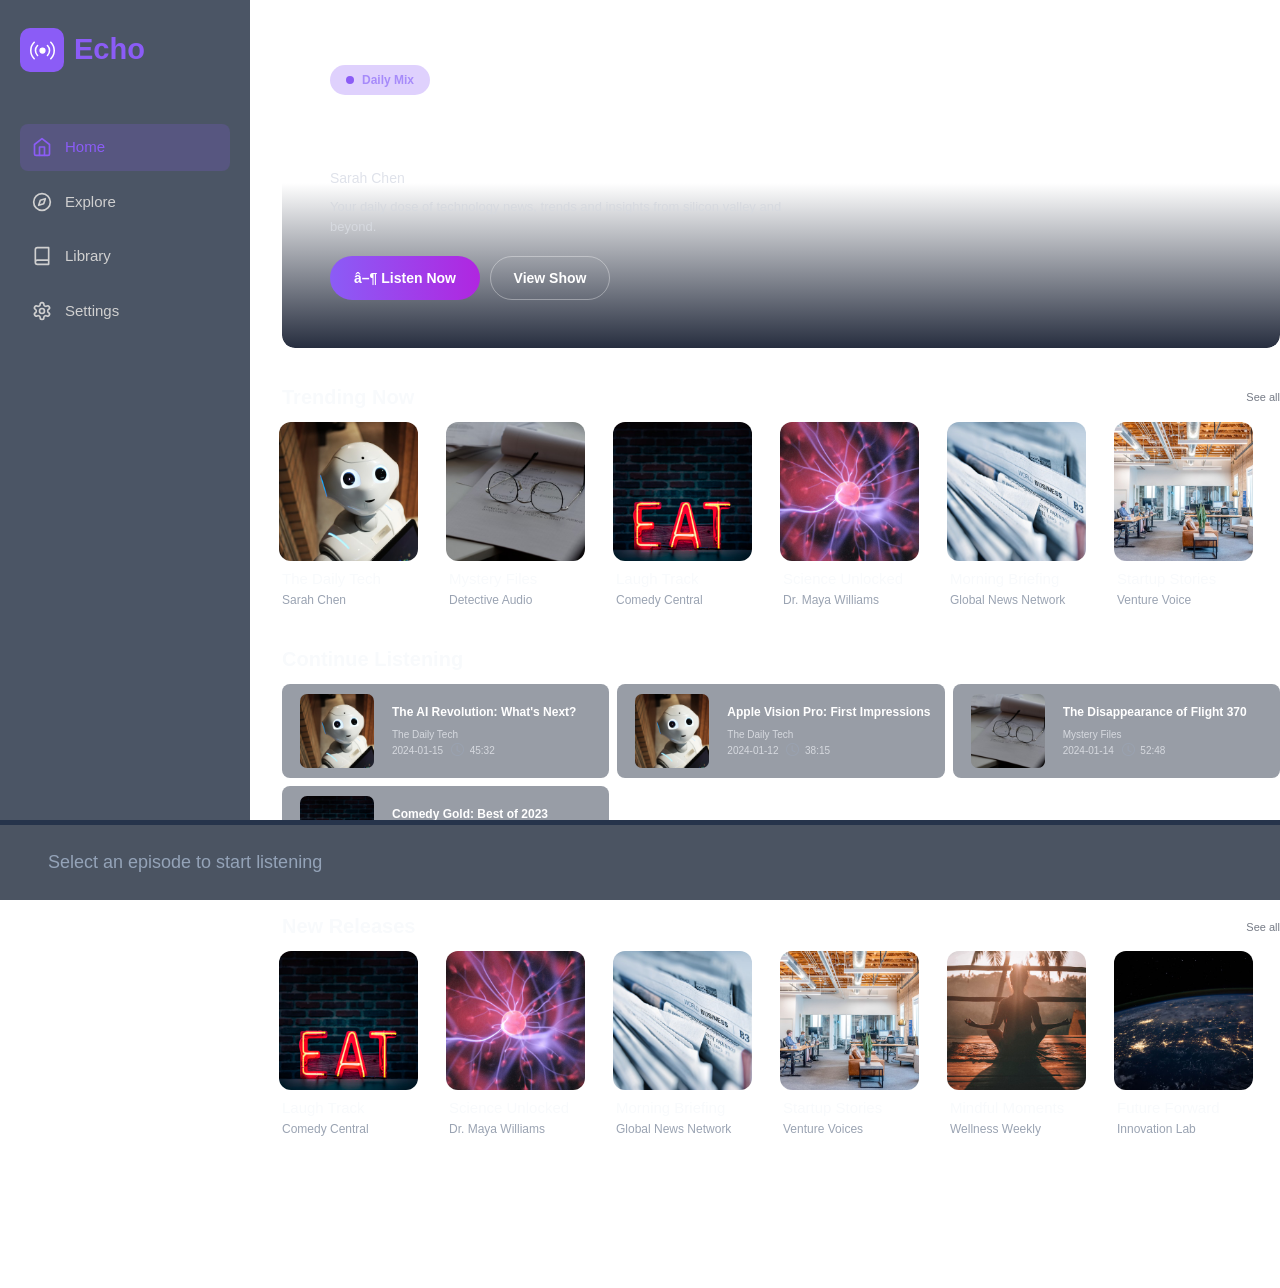
==== index.html @ 30b4070e "Upload complete Echo Podcast website" ====
<!DOCTYPE html>

<html>
<head>
<title>
   Echo Podcast
  </title>
<!-- Bootstrap CSS -->
<link crossorigin="anonymous" href="https://stackpath.bootstrapcdn.com/bootstrap/4.5.2/css/bootstrap.min.css" integrity="sha384-JcKb8q3iqJ61gNV9KGb8thSsNjpSL0n8PARn9HuZOnIxN0hoP+VmmDGMN5t9UJ0Z" rel="stylesheet"/>
<!-- Our CSS -->
<link href="css/style.css" rel="stylesheet"/>
<!-- Bootstrap JavaScript -->
<script crossorigin="anonymous" integrity="sha384-DfXdz2htPH0lsSSs5nCTpuj/zy4C+OGpamoFVy38MVBnE+IbbVYUew+OrCXaRkfj" src="https://code.jquery.com/jquery-3.5.1.slim.min.js">
</script>
<script crossorigin="anonymous" integrity="sha384-9/reFTGAW83EW2RDu2S0VKaIzap3H66lZH81PoYlFhbGU+6BZp6G7niu735Sk7lN" src="https://cdn.jsdelivr.net/npm/popper.js@1.16.1/dist/umd/popper.min.js">
</script>
<script crossorigin="anonymous" integrity="sha384-B4gt1jrGC7Jh4AgTPSdUtOBvfO8shuf57BaghqFfPlYxofvL8/KUEfYiJOMMV+rV" src="https://stackpath.bootstrapcdn.com/bootstrap/4.5.2/js/bootstrap.min.js">
</script>
</head>
<body class="echo-home-page">
<div class="sidebar">
<div class="logo">
<span class="logo-icon">
<svg class="bi bi-broadcast" fill="currentColor" height="24" viewbox="0 0 16 16" width="24" xmlns="http://www.w3.org/2000/svg">
<path d="M3.05 3.05a7 7 0 0 0 0 9.9.5.5 0 0 1-.707.707 8 8 0 0 1 0-11.314.5.5 0 0 1 .707.707m2.122 2.122a4 4 0 0 0 0 5.656.5.5 0 1 1-.708.708 5 5 0 0 1 0-7.072.5.5 0 0 1 .708.708m5.656-.708a.5.5 0 0 1 .708 0 5 5 0 0 1 0 7.072.5.5 0 1 1-.708-.708 4 4 0 0 0 0-5.656.5.5 0 0 1 0-.708m2.122-2.12a.5.5 0 0 1 .707 0 8 8 0 0 1 0 11.313.5.5 0 0 1-.707-.707 7 7 0 0 0 0-9.9.5.5 0 0 1 0-.707zM10 8a2 2 0 1 1-4 0 2 2 0 0 1 4 0">
</path>
</svg>
</span>
<span>
     Echo
    </span>
</div>
<div class="menu">
<a class="menu-item active" href="index.html">
<svg fill="none" height="20" stroke="currentColor" stroke-linecap="round" stroke-linejoin="round" stroke-width="2" viewbox="0 0 24 24" width="20">
<path d="m3 9 9-7 9 7v11a2 2 0 0 1-2 2H5a2 2 0 0 1-2-2z">
</path>
<polyline points="9 22 9 12 15 12 15 22">
</polyline>
</svg>
<span>
      Home
     </span>
</a>
<a class="menu-item" href="explore.html">
<svg fill="none" stroke="currentColor" stroke-linecap="round" stroke-linejoin="round" stroke-width="2" viewbox="0 0 24 24" xmlns="http://www.w3.org/2000/svg">
<circle cx="12" cy="12" r="10">
</circle>
<polygon points="16 8 14 14 8 16 10 10 16 8">
</polygon>
</svg>
<span>
      Explore
     </span>
</a>
<a class="menu-item" href="library.html">
<svg fill="none" height="20" stroke="currentColor" stroke-linecap="round" stroke-linejoin="round" stroke-width="2" viewbox="0 0 24 24" width="20">
<path d="M4 19.5v-15A2.5 2.5 0 0 1 6.5 2H20v20H6.5a2.5 2.5 0 0 1 0-5H20">
</path>
</svg>
<span>
      Library
     </span>
</a>
<a class="menu-item" href="setting.html">
<svg fill="none" height="20" stroke="currentColor" stroke-linecap="round" stroke-linejoin="round" stroke-width="2" viewbox="0 0 24 24" width="20">
<path d="M12.22 2h-.44a2 2 0 0 0-2 2v.18a2 2 0 0 1-1 1.73l-.43.25a2 2 0 0 1-2 0l-.15-.08a2 2 0 0 0-2.73.73l-.22.38a2 2 0 0 0 .73 2.73l.15.1a2 2 0 0 1 1 1.72v.51a2 2 0 0 1-1 1.74l-.15.09a2 2 0 0 0-.73 2.73l.22.38a2 2 0 0 0 2.73.73l.15-.08a2 2 0 0 1 2 0l.43.25a2 2 0 0 1 1 1.73V20a2 2 0 0 0 2 2h.44a2 2 0 0 0 2-2v-.18a2 2 0 0 1 1-1.73l.43-.25a2 2 0 0 1 2 0l.15.08a2 2 0 0 0 2.73-.73l.22-.39a2 2 0 0 0-.73-2.73l-.15-.08a2 2 0 0 1-1-1.74v-.5a2 2 0 0 1 1-1.74l.15-.09a2 2 0 0 0 .73-2.73l-.22-.38a2 2 0 0 0-2.73-.73l-.15.08a2 2 0 0 1-2 0l-.43-.25a2 2 0 0 1-1-1.73V4a2 2 0 0 0-2-2z">
</path>
<circle cx="12" cy="12" r="3">
</circle>
</svg>
<span>
      Settings
     </span>
</a>
</div>
</div>
<div class="main-content">
<!-- HERO SECTION -->
<div class="hero-section">
<div class="hero-content">
<div class="daily-mix">
<span class="hero-tag-dot">
</span>
<span class="profile-button">
       Daily Mix
      </span>
</div>
<div class="hero-text">
<h1>
       The Daily Tech
      </h1>
<p class="host-name">
       Sarah Chen
      </p>
<p class="hero-description">
       Your daily dose of technology news,
                                trends and insights from silicon valley and beyond.
      </p>
<div class="hero-buttons">
<button class="listen-button" data-show-id="daily-tech">
        ▶ Listen Now
       </button>
<button class="view-button" data-show-id="daily-tech">
        View Show
       </button>
</div>
</div>
</div>
</div>
<!-- TRENDING NOW -->
<div class="section trending-section">
<div class="section-title">
<h2>
      Trending Now
     </h2>
<a href="explore.html">
      See all
     </a>
</div>
<div class="row trending-row">
<div class="col trending-card">
<div class="podcast-card" data-action="show" data-show-id="daily-tech">
<div class="podcast-image">
<img alt="The Daily Tech" src="./images/daily%20tech.jpeg"/>
<div class="video-button" data-action="play">
<svg class="bi bi-play-fill" fill="currentColor" height="16" viewbox="0 0 16 16" width="16" xmlns="http://www.w3.org/2000/svg">
<path d="m11.596 8.697-6.363 3.692c-.54.313-1.233-.066-1.233-.697V4.308c0-.63.692-1.01 1.233-.696l6.363 3.692a.802.802 0 0 1 0 1.393">
</path>
</svg>
</div>
</div>
<h3>
        The Daily Tech
       </h3>
<p>
        Sarah Chen
       </p>
</div>
</div>
<div class="col trending-card">
<div class="podcast-card" data-action="show" data-show-id="mystery-files">
<div class="podcast-image">
<img alt="Mystery Files" src="./images/Mystery%20Files.jpeg"/>
<div class="video-button" data-action="play">
<svg class="bi bi-play-fill" fill="currentColor" height="16" viewbox="0 0 16 16" width="16" xmlns="http://www.w3.org/2000/svg">
<path d="m11.596 8.697-6.363 3.692c-.54.313-1.233-.066-1.233-.697V4.308c0-.63.692-1.01 1.233-.696l6.363 3.692a.802.802 0 0 1 0 1.393">
</path>
</svg>
</div>
</div>
<h3>
        Mystery Files
       </h3>
<p>
        Detective Audio
       </p>
</div>
</div>
<div class="col trending-card">
<div class="podcast-card" data-action="show" data-show-id="laugh-track">
<div class="podcast-image">
<img alt="Laugh Track" src="./images/Laugh%20Track.jpeg"/>
<div class="video-button" data-action="play">
<svg class="bi bi-play-fill" fill="currentColor" height="16" viewbox="0 0 16 16" width="16" xmlns="http://www.w3.org/2000/svg">
<path d="m11.596 8.697-6.363 3.692c-.54.313-1.233-.066-1.233-.697V4.308c0-.63.692-1.01 1.233-.696l6.363 3.692a.802.802 0 0 1 0 1.393">
</path>
</svg>
</div>
</div>
<h3>
        Laugh Track
       </h3>
<p>
        Comedy Central
       </p>
</div>
</div>
<div class="col trending-card">
<div class="podcast-card" data-action="show" data-show-id="science-unlocked">
<div class="podcast-image">
<img alt="Science Unlocked" src="./images/Science%20Unlocked.jpeg"/>
<div class="video-button" data-action="play">
<svg class="bi bi-play-fill" fill="currentColor" height="16" viewbox="0 0 16 16" width="16" xmlns="http://www.w3.org/2000/svg">
<path d="m11.596 8.697-6.363 3.692c-.54.313-1.233-.066-1.233-.697V4.308c0-.63.692-1.01 1.233-.696l6.363 3.692a.802.802 0 0 1 0 1.393">
</path>
</svg>
</div>
</div>
<h3>
        Science Unlocked
       </h3>
<p>
        Dr. Maya Williams
       </p>
</div>
</div>
<div class="col trending-card">
<div class="podcast-card" data-action="show" data-show-id="morning-briefing">
<div class="podcast-image">
<img alt="Morning Briefing" src="./images/Morning Briefing.jpeg"/>
<div class="video-button" data-action="play">
<svg class="bi bi-play-fill" fill="currentColor" height="16" viewbox="0 0 16 16" width="16" xmlns="http://www.w3.org/2000/svg">
<path d="m11.596 8.697-6.363 3.692c-.54.313-1.233-.066-1.233-.697V4.308c0-.63.692-1.01 1.233-.696l6.363 3.692a.802.802 0 0 1 0 1.393">
</path>
</svg>
</div>
</div>
<h3>
        Morning Briefing
       </h3>
<p>
        Global News Network
       </p>
</div>
</div>
<div class="col trending-card">
<div class="podcast-card" data-action="show" data-show-id="startup-stories">
<div class="podcast-image">
<img alt="Startup Stories" src="./images/Startup Stories.jpeg"/>
<div class="video-button" data-action="play">
<svg class="bi bi-play-fill" fill="currentColor" height="16" viewbox="0 0 16 16" width="16" xmlns="http://www.w3.org/2000/svg">
<path d="m11.596 8.697-6.363 3.692c-.54.313-1.233-.066-1.233-.697V4.308c0-.63.692-1.01 1.233-.696l6.363 3.692a.802.802 0 0 1 0 1.393">
</path>
</svg>
</div>
</div>
<h3>
        Startup Stories
       </h3>
<p>
        Venture Voice
       </p>
</div>
</div>
</div>
</div>
<!-- CONTINUE LISTENING -->
<div class="section continue-section">
<div class="section-title">
<h2>
      Continue Listening
     </h2>
</div>
<div class="episode-list">
<!-- Episode 1 -->
<div class="episode" data-duration="2732" data-episode-index="0" data-show-id="daily-tech" data-start-time="2700">
<div class="episode-icon">
<img alt="The Daily Tech" src="./images/daily%20tech.jpeg"/>
<div aria-label="Play episode" class="video-button" data-action="play"><svg class="bi bi-play-fill" fill="currentColor" height="16" viewbox="0 0 16 16" width="16" xmlns="http://www.w3.org/2000/svg"><path d="m11.596 8.697-6.363 3.692c-.54.313-1.233-.066-1.233-.697V4.308c0-.63.692-1.01 1.233-.696l6.363 3.692a.802.802 0 0 1 0 1.393"></path></svg></div></div>
<div class="episode-details">
<h3>
        The AI Revolution: What's Next?
       </h3>
<p>
        The Daily Tech
        <br/>
        2024-01-15
        <svg class="bi bi-clock" fill="currentColor" height="16" viewbox="0 0 16 16" width="16" xmlns="http://www.w3.org/2000/svg">
<path d="M8 3.5a.5.5 0 0 0-1 0V9a.5.5 0 0 0 .252.434l3.5 2a.5.5 0 0 0 .496-.868L8 8.71z">
</path>
<path d="M8 16A8 8 0 1 0 8 0a8 8 0 0 0 0 16m7-8A7 7 0 1 1 1 8a7 7 0 0 1 14 0">
</path>
</svg>
        45:32
       </p>
</div>
<button class="play-button">
       ▶
      </button>
</div>
<!-- Episode 2 -->
<div class="episode" data-duration="2295" data-episode-index="1" data-show-id="daily-tech" data-start-time="0">
<div class="episode-icon">
<img alt="The Daily Tech" src="./images/daily%20tech.jpeg"/>
<div aria-label="Play episode" class="video-button" data-action="play">
<svg class="bi bi-play-fill" fill="currentColor" height="16" viewbox="0 0 16 16" width="16" xmlns="http://www.w3.org/2000/svg"><path d="m11.596 8.697-6.363 3.692c-.54-.313-1.233-.066-1.233-.697V4.308c0-.63.692-1.01 1.233-.696l6.363 3.692a.802.802 0 0 1 0 1.393"></path></svg>
</div>
</div>
<div class="episode-details">
<h3>
        Apple Vision Pro: First Impressions
       </h3>
<p>
        The Daily Tech
        <br/>
        2024-01-12
        <svg class="bi bi-clock" fill="currentColor" height="16" viewbox="0 0 16 16" width="16" xmlns="http://www.w3.org/2000/svg">
<path d="M8 3.5a.5.5 0 0 0-1 0V9a.5.5 0 0 0 .252.434l3.5 2a.5.5 0 0 0 .496-.868L8 8.71z">
</path>
<path d="M8 16A8 8 0 1 0 8 0a8 8 0 0 0 0 16m7-8A7 7 0 1 1 1 8a7 7 0 0 1 14 0">
</path>
</svg>
        38:15
       </p>
</div>
<button class="play-button">
       ▶
      </button>
</div>
<!-- Episode 3 -->
<div class="episode" data-duration="3168" data-episode-index="0" data-show-id="mystery-files" data-start-time="0">
<div class="episode-icon">
<img alt="Mystery Files" src="./images/Mystery%20Files.jpeg"/>
<div aria-label="Play episode" class="video-button" data-action="play">
<svg class="bi bi-play-fill" fill="currentColor" height="16" viewbox="0 0 16 16" width="16" xmlns="http://www.w3.org/2000/svg"><path d="m11.596 8.697-6.363 3.692c-.54-.313-1.233-.066-1.233-.697V4.308c0-.63.692-1.01 1.233-.696l6.363 3.692a.802.802 0 0 1 0 1.393"></path></svg>
</div>
</div>
<div class="episode-details">
<h3>
        The Disappearance of Flight 370
       </h3>
<p>
        Mystery Files
        <br/>
        2024-01-14
        <svg class="bi bi-clock" fill="currentColor" height="16" viewbox="0 0 16 16" width="16" xmlns="http://www.w3.org/2000/svg">
<path d="M8 3.5a.5.5 0 0 0-1 0V9a.5.5 0 0 0 .252.434l3.5 2a.5.5 0 0 0 .496-.868L8 8.71z">
</path>
<path d="M8 16A8 8 0 1 0 8 0a8 8 0 0 0 0 16m7-8A7 7 0 1 1 1 8a7 7 0 0 1 14 0">
</path>
</svg>
        52:48
       </p>
</div>
<button class="play-button">
       ▶
      </button>
</div>
<!-- Episode 4 -->
<div class="episode" data-duration="3750" data-episode-index="0" data-show-id="laugh-track" data-start-time="0">
<div class="episode-icon">
<img alt="Laugh Track" src="./images/Laugh%20Track.jpeg"/>
<div aria-label="Play episode" class="video-button" data-action="play">
<svg class="bi bi-play-fill" fill="currentColor" height="16" viewbox="0 0 16 16" width="16" xmlns="http://www.w3.org/2000/svg"><path d="m11.596 8.697-6.363 3.692c-.54-.313-1.233-.066-1.233-.697V4.308c0-.63.692-1.01 1.233-.696l6.363 3.692a.802.802 0 0 1 0 1.393"></path></svg>
</div>
</div>
<div class="episode-details">
<h3>
        Comedy Gold: Best of 2023
       </h3>
<p>
        Laugh Track
        <br/>
        2024-01-10
        <svg class="bi bi-clock" fill="currentColor" height="16" viewbox="0 0 16 16" width="16" xmlns="http://www.w3.org/2000/svg">
<path d="M8 3.5a.5.5 0 0 0-1 0V9a.5.5 0 0 0 .252.434l3.5 2a.5.5 0 0 0 .496-.868L8 8.71z">
</path>
<path d="M8 16A8 8 0 1 0 8 0a8 8 0 0 0 0 16m7-8A7 7 0 1 1 1 8a7 7 0 0 1 14 0">
</path>
</svg>
        1:02:30
       </p>
</div>
<button class="play-button">
       ▶
      </button>
</div>
</div>
</div>
<!-- NEW RELEASES -->
<div class="section new-releases-section">
<div class="section-title">
<h2>
      New Releases
     </h2>
<a href="explore.html">
      See all
     </a>
</div>
<div class="row release-row">
<!-- Laugh Track -->
<div class="col release-card">
<div class="podcast-card" data-action="show" data-show-id="laugh-track">
<div class="podcast-image">
<img alt="Laugh Track" src="./images/Laugh%20Track.jpeg"/>
<!-- VIDEO BUTTON -->
<div class="video-button" data-action="play">
<svg class="bi bi-play-fill" fill="currentColor" height="16" viewbox="0 0 16 16" width="16" xmlns="http://www.w3.org/2000/svg">
<path d="m11.596 8.697-6.363 3.692c-.54.313-1.233-.066-1.233-.697V4.308c0-.63.692-1.01 1.233-.696l6.363 3.692a.802.802 0 0 1 0 1.393">
</path>
</svg>
</div>
</div>
<h3>
        Laugh Track
       </h3>
<p>
        Comedy Central
       </p>
</div>
</div>
<!-- Science Unlocked -->
<div class="col release-card">
<div class="podcast-card" data-action="show" data-show-id="science-unlocked">
<div class="podcast-image">
<img alt="Science Unlocked" src="./images/Science%20Unlocked.jpeg"/>
<!-- VIDEO BUTTON -->
<div class="video-button" data-action="play">
<svg class="bi bi-play-fill" fill="currentColor" height="16" viewbox="0 0 16 16" width="16" xmlns="http://www.w3.org/2000/svg">
<path d="m11.596 8.697-6.363 3.692c-.54.313-1.233-.066-1.233-.697V4.308c0-.63.692-1.01 1.233-.696l6.363 3.692a.802.802 0 0 1 0 1.393">
</path>
</svg>
</div>
</div>
<h3>
        Science Unlocked
       </h3>
<p>
        Dr. Maya Williams
       </p>
</div>
</div>
<!-- Morning Briefing -->
<div class="col release-card">
<div class="podcast-card" data-action="show" data-show-id="morning-briefing">
<div class="podcast-image">
<img alt="Morning Briefing" src="./images/Morning Briefing.jpeg"/>
<!-- VIDEO BUTTON -->
<div class="video-button" data-action="play">
<svg class="bi bi-play-fill" fill="currentColor" height="16" viewbox="0 0 16 16" width="16" xmlns="http://www.w3.org/2000/svg">
<path d="m11.596 8.697-6.363 3.692c-.54.313-1.233-.066-1.233-.697V4.308c0-.63.692-1.01 1.233-.696l6.363 3.692a.802.802 0 0 1 0 1.393">
</path>
</svg>
</div>
</div>
<h3>
        Morning Briefing
       </h3>
<p>
        Global News Network
       </p>
</div>
</div>
<!-- Startup Stories -->
<div class="col release-card">
<div class="podcast-card" data-action="show" data-show-id="startup-stories">
<div class="podcast-image">
<img alt="Startup Stories" src="./images/Startup%20Stories.jpeg"/>
<!-- VIDEO BUTTON -->
<div class="video-button" data-action="play">
<svg class="bi bi-play-fill" fill="currentColor" height="16" viewbox="0 0 16 16" width="16" xmlns="http://www.w3.org/2000/svg">
<path d="m11.596 8.697-6.363 3.692c-.54.313-1.233-.066-1.233-.697V4.308c0-.63.692-1.01 1.233-.696l6.363 3.692a.802.802 0 0 1 0 1.393">
</path>
</svg>
</div>
</div>
<h3>
        Startup Stories
       </h3>
<p>
        Venture Voices
       </p>
</div>
</div>
<!-- Mindful Moments -->
<div class="col release-card">
<div class="podcast-card" data-action="show" data-show-id="mindful-moments">
<div class="podcast-image">
<img alt="Mindful Moments" src="./images/Mindful%20Moments.jpeg"/>
<!-- VIDEO BUTTON -->
<div class="video-button" data-action="play">
<svg class="bi bi-play-fill" fill="currentColor" height="16" viewbox="0 0 16 16" width="16" xmlns="http://www.w3.org/2000/svg">
<path d="m11.596 8.697-6.363 3.692c-.54.313-1.233-.066-1.233-.697V4.308c0-.63.692-1.01 1.233-.696l6.363 3.692a.802.802 0 0 1 0 1.393">
</path>
</svg>
</div>
</div>
<h3>
        Mindful Moments
       </h3>
<p>
        Wellness Weekly
       </p>
</div>
</div>
<!-- Future Forward -->
<div class="col release-card">
<div class="podcast-card" data-action="show" data-show-id="future-forward">
<div class="podcast-image">
<img alt="Future Forward" src="./images/Future%20Forward.jpeg"/>
<!-- VIDEO BUTTON -->
<div class="video-button" data-action="play">
<svg class="bi bi-play-fill" fill="currentColor" height="16" viewbox="0 0 16 16" width="16" xmlns="http://www.w3.org/2000/svg">
<path d="m11.596 8.697-6.363 3.692c-.54.313-1.233-.066-1.233-.697V4.308c0-.63.692-1.01 1.233-.696l6.363 3.692a.802.802 0 0 1 0 1.393">
</path>
</svg>
</div>
</div>
<h3>
        Future Forward
       </h3>
<p>
        Innovation Lab
       </p>
</div>
</div>
</div>
</div>
<section class="show-details" id="daily-tech">
<div class="show-top-area">
<button class="back-library" onclick="backToLibrary()" type="button">
<svg fill="currentColor" height="13" viewbox="0 0 16 16" width="13" xmlns="http://www.w3.org/2000/svg">
<path d="M11.354 1.646a.5.5 0 0 1 0 .708L5.707 8l5.647 5.646a.5.5 0 0 1-.708.708l-6-6a.5.5 0 0 1 0-.708l6-6a.5.5 0 0 1 .708 0" fill-rule="evenodd">
</path>
</svg>
<span>
       Back
      </span>
</button>
<div class="show-hero">
<img alt="The Daily Tech" class="show-cover" src="images/Daily Tech.jpeg"/>
<div class="show-info">
<span class="show-category">
        Technology
       </span>
<h1>
        The Daily Tech
       </h1>
<p class="show-author">
        Sarah Chen
       </p>
<p class="show-meta">
<span class="show-meta-item">
<svg aria-hidden="true" class="bi bi-people-fill" fill="currentColor" height="16" viewbox="0 0 16 16" width="16" xmlns="http://www.w3.org/2000/svg">
<path d="M7 14s-1 0-1-1 1-4 5-4 5 3 5 4-1 1-1 1zm4-6a3 3 0 1 0 0-6 3 3 0 0 0 0 6m-5.784 6A2.24 2.24 0 0 1 5 13c0-1.355.68-2.75 1.936-3.72A6.3 6.3 0 0 0 5 9c-4 0-5 3-5 4s1 1 1 1zM4.5 8a2.5 2.5 0 1 0 0-5 2.5 2.5 0 0 0 0 5">
</path>
</svg>
<span>
          1.2M subscribers
         </span>
</span>
<span class="show-meta-item">
<svg aria-hidden="true" class="bi bi-headphones" fill="currentColor" height="16" viewbox="0 0 16 16" width="16" xmlns="http://www.w3.org/2000/svg">
<path d="M8 3a5 5 0 0 0-5 5v1h1a1 1 0 0 1 1 1v3a1 1 0 0 1-1 1H3a1 1 0 0 1-1-1V8a6 6 0 1 1 12 0v5a1 1 0 0 1-1 1h-1a1 1 0 0 1-1-1v-3a1 1 0 0 1 1-1h1V8a5 5 0 0 0-5-5">
</path>
</svg>
<span>
          245 episodes
         </span>
</span>
</p>
<div class="show-actions">
<button class="latest-episode-button" onclick="openEpisodePlayer(document.querySelector('#daily-tech .episode-play'))" type="button">
<svg fill="currentColor" viewbox="0 0 24 24">
<path d="M8 5V19L19 12L8 5Z">
</path>
</svg>
<span>
          Latest Episode
         </span>
</button><button class="subscribe-button" type="button"><span>Subscribe</span></button><button aria-label="Share" class="share-button" type="button"><svg xmlns="http://www.w3.org/2000/svg" width="16" height="16" fill="currentColor" class="bi bi-share" viewBox="0 0 16 16" aria-hidden="true"><path d="M13.5 1a1.5 1.5 0 1 0 0 3 1.5 1.5 0 0 0 0-3M11 2.5a2.5 2.5 0 1 1 .603 1.628l-6.718 3.12a2.5 2.5 0 0 1 0 1.504l6.718 3.12a2.5 2.5 0 1 1-.488.876l-6.718-3.12a2.5 2.5 0 1 1 0-3.256l6.718-3.12A2.5 2.5 0 0 1 11 2.5m-8.5 4a1.5 1.5 0 1 0 0 3 1.5 1.5 0 0 0 0-3m11 5.5a1.5 1.5 0 1 0 0 3 1.5 1.5 0 0 0 0-3"></path></svg></button><button aria-label="Favorite" class="favorite-button" type="button">
<svg class="bi bi-suit-heart" fill="currentColor" height="16" viewbox="0 0 16 16" width="16" xmlns="http://www.w3.org/2000/svg">
<path d="m8 6.236-.894-1.789c-.222-.443-.607-1.08-1.152-1.595C5.418 2.345 4.776 2 4 2 2.324 2 1 3.326 1 4.92c0 1.211.554 2.066 1.868 3.37.337.334.721.695 1.146 1.093C5.122 10.423 6.5 11.717 8 13.447c1.5-1.73 2.878-3.024 3.986-4.064.425-.398.81-.76 1.146-1.093C14.446 6.986 15 6.131 15 4.92 15 3.326 13.676 2 12 2c-.777 0-1.418.345-1.954.852-.545.515-.93 1.152-1.152 1.595zm.392 8.292a.513.513 0 0 1-.784 0c-1.601-1.902-3.05-3.262-4.243-4.381C1.3 8.208 0 6.989 0 4.92 0 2.755 1.79 1 4 1c1.6 0 2.719 1.05 3.404 2.008.26.365.458.716.596.992a7.6 7.6 0 0 0 .596-.992C9.281 2.049 10.4 1 12 1c2.21 0 4 1.755 4 3.92 0 2.069-1.3 3.288-3.365 5.227-1.193 1.12-2.642 2.48-4.243 4.38z">
</path>
</svg>
</button></div>
</div>
</div>
</div>
<div class="show-tabs">
<button class="show-tab active" onclick="showEpisodes(this)" type="button">
      Episodes
     </button>
<button class="show-tab" onclick="showAbout(this)" type="button">
      About
     </button>
</div>
<div class="episodes-list">
<div class="episode-card" data-duration="2732" data-show-id="daily-tech" data-start-time="2700">
<div class="episode-number">
       01
      </div>
<div class="episode-content">
<h3>
        The AI Revolution: What's Next?
       </h3>
<p>
        The Daily Tech
       </p>
<span>
        2024-01-15 45:32
       </span>
</div>
<button aria-label="Play episode" class="episode-play" onclick="openEpisodePlayer(this)" type="button"><svg xmlns="http://www.w3.org/2000/svg" width="16" height="16" fill="currentColor" class="bi bi-play-fill" viewBox="0 0 16 16" aria-hidden="true"><path d="m11.596 8.697-6.363 3.692c-.54.313-1.233-.066-1.233-.697V4.308c0-.63.692-1.01 1.233-.696l6.363 3.692a.802.802 0 0 1 0 1.393"></path></svg></button>
</div>
<div class="episode-card">
<div class="episode-number">
       02
      </div>
<div class="episode-content">
<h3>
        Apple Vision Pro: First Impressions
       </h3>
<p>
        The Daily Tech
       </p>
<span>
        2024-01-12
                            38:15
       </span>
</div>
<button aria-label="Play episode" class="episode-play" onclick="openEpisodePlayer(this)" type="button"><svg xmlns="http://www.w3.org/2000/svg" width="16" height="16" fill="currentColor" class="bi bi-play-fill" viewBox="0 0 16 16" aria-hidden="true"><path d="m11.596 8.697-6.363 3.692c-.54.313-1.233-.066-1.233-.697V4.308c0-.63.692-1.01 1.233-.696l6.363 3.692a.802.802 0 0 1 0 1.393"></path></svg></button>
</div>
</div>
<div class="show-about">
<h2>
      About this show
     </h2>
<p>
      Your daily dose of technology news, trends, and insights from Silicon Valley and
                    beyond. Join us as we explore the latest innovations shaping our digital future.
     </p>
<h3>
      Host
     </h3>
<div class="host-info">
<div class="host-avatar">
</div>
<div>
<strong>
        Sarah Chen
       </strong>
<span>
        Creator &amp; Host
       </span>
</div>
</div>
</div>
</section><section class="show-details" id="mystery-files">
<div class="show-top-area">
<button class="back-library" onclick="backToLibrary()" type="button">
<svg fill="currentColor" height="13" viewbox="0 0 16 16" width="13" xmlns="http://www.w3.org/2000/svg">
<path d="M11.354 1.646a.5.5 0 0 1 0 .708L5.707 8l5.647 5.646a.5.5 0 0 1-.708.708l-6-6a.5.5 0 0 1 0-.708l6-6a.5.5 0 0 1 .708 0" fill-rule="evenodd">
</path>
</svg>
<span>
       Back
      </span>
</button>
<div class="show-hero">
<img alt="Mystery Files" class="show-cover" src="images/Mystery Files.jpeg"/>
<div class="show-info">
<span class="show-category">
        True Crime
       </span>
<h1>
        Mystery Files
       </h1>
<p class="show-author">
        Detective Audio
       </p>
<p class="show-meta">
<span class="show-meta-item">
<svg aria-hidden="true" class="bi bi-people-fill" fill="currentColor" height="16" viewbox="0 0 16 16" width="16" xmlns="http://www.w3.org/2000/svg">
<path d="M7 14s-1 0-1-1 1-4 5-4 5 3 5 4-1 1-1 1zm4-6a3 3 0 1 0 0-6 3 3 0 0 0 0 6m-5.784 6A2.24 2.24 0 0 1 5 13c0-1.355.68-2.75 1.936-3.72A6.3 6.3 0 0 0 5 9c-4 0-5 3-5 4s1 1 1 1zM4.5 8a2.5 2.5 0 1 0 0-5 2.5 2.5 0 0 0 0 5">
</path>
</svg>
<span>
          2.5M subscribers
         </span>
</span>
<span class="show-meta-item">
<svg aria-hidden="true" class="bi bi-headphones" fill="currentColor" height="16" viewbox="0 0 16 16" width="16" xmlns="http://www.w3.org/2000/svg">
<path d="M8 3a5 5 0 0 0-5 5v1h1a1 1 0 0 1 1 1v3a1 1 0 0 1-1 1H3a1 1 0 0 1-1-1V8a6 6 0 1 1 12 0v5a1 1 0 0 1-1 1h-1a1 1 0 0 1-1-1v-3a1 1 0 0 1 1-1h1V8a5 5 0 0 0-5-5">
</path>
</svg>
<span>
          189 episodes
         </span>
</span>
</p>
<div class="show-actions">
<button class="latest-episode-button" onclick="openEpisodePlayer(document.querySelector('#mystery-files .episode-play'))" type="button">
<svg fill="currentColor" viewbox="0 0 24 24">
<path d="M8 5V19L19 12L8 5Z">
</path>
</svg>
<span>
          Latest Episode
         </span>
</button><button class="subscribe-button" type="button">
   <svg class="bi bi-suit-heart" fill="currentColor" height="16" viewbox="0 0 16 16" width="16" xmlns="http://www.w3.org/2000/svg">
<path d="m8 6.236-.894-1.789c-.222-.443-.607-1.08-1.152-1.595C5.418 2.345 4.776 2 4 2 2.324 2 1 3.326 1 4.92c0 1.211.554 2.066 1.868 3.37.337.334.721.695 1.146 1.093C5.122 10.423 6.5 11.717 8 13.447c1.5-1.73 2.878-3.024 3.986-4.064.425-.398.81-.76 1.146-1.093C14.446 6.986 15 6.131 15 4.92 15 3.326 13.676 2 12 2c-.777 0-1.418.345-1.954.852-.545.515-.93 1.152-1.152 1.595zm.392 8.292a.513.513 0 0 1-.784 0c-1.601-1.902-3.05-3.262-4.243-4.381C1.3 8.208 0 6.989 0 4.92 0 2.755 1.79 1 4 1c1.6 0 2.719 1.05 3.404 2.008.26.365.458.716.596.992a7.6 7.6 0 0 0 .596-.992C9.281 2.049 10.4 1 12 1c2.21 0 4 1.755 4 3.92 0 2.069-1.3 3.288-3.365 5.227-1.193 1.12-2.642 2.48-4.243 4.38z">
</path>
</svg> <span>Subscribe</span></button><button aria-label="Share" class="share-button" type="button"><svg xmlns="http://www.w3.org/2000/svg" width="16" height="16" fill="currentColor" class="bi bi-share" viewBox="0 0 16 16" aria-hidden="true"><path d="M13.5 1a1.5 1.5 0 1 0 0 3 1.5 1.5 0 0 0 0-3M11 2.5a2.5 2.5 0 1 1 .603 1.628l-6.718 3.12a2.5 2.5 0 0 1 0 1.504l6.718 3.12a2.5 2.5 0 1 1-.488.876l-6.718-3.12a2.5 2.5 0 1 1 0-3.256l6.718-3.12A2.5 2.5 0 0 1 11 2.5m-8.5 4a1.5 1.5 0 1 0 0 3 1.5 1.5 0 0 0 0-3m11 5.5a1.5 1.5 0 1 0 0 3 1.5 1.5 0 0 0 0-3"></path></svg></button><button aria-label="Favorite" class="favorite-button" type="button">
</button></div>
</div>
</div>
</div>
<div class="show-tabs">
<button class="show-tab active" onclick="showEpisodes(this)" type="button">
      Episodes
     </button>
<button class="show-tab" onclick="showAbout(this)" type="button">
      About
     </button>
</div>
<div class="episodes-list">
<div class="episode-card" data-duration="3168" data-show-id="mystery-files" data-start-time="0">
<div class="episode-number">
       01
      </div>
<div class="episode-content">
<h3>
        The Disappearance of Flight 370
       </h3>
<p>
        An investigation into one of aviation's greatest mysteries
       </p>
<span>
        2024-01-14 52:48
       </span>
</div>
<button aria-label="Play episode" class="episode-play" onclick="openEpisodePlayer(this)" type="button"><svg xmlns="http://www.w3.org/2000/svg" width="16" height="16" fill="currentColor" class="bi bi-play-fill" viewBox="0 0 16 16" aria-hidden="true"><path d="m11.596 8.697-6.363 3.692c-.54.313-1.233-.066-1.233-.697V4.308c0-.63.692-1.01 1.233-.696l6.363 3.692a.802.802 0 0 1 0 1.393"></path></svg></button>
</div>
</div>
<div class="show-about">
<h2>
      About this show
     </h2>
<p>
      Dive deep into unsolved mysteries, cold cases, and fascinating criminal
                    investigations. Each episode unravels a new puzzle.
     </p>
<h3>
      Host
     </h3>
<div class="host-info">
<div class="host-avatar">
</div>
<div>
<strong>
        Detective Audio
       </strong>
<span>
        Creator &amp; Host
       </span>
</div>
</div>
</div>
</section><section class="show-details" id="laugh-track">
<div class="show-top-area">
<button class="back-library" onclick="backToLibrary()" type="button">
<svg fill="currentColor" height="13" viewbox="0 0 16 16" width="13" xmlns="http://www.w3.org/2000/svg">
<path d="M11.354 1.646a.5.5 0 0 1 0 .708L5.707 8l5.647 5.646a.5.5 0 0 1-.708.708l-6-6a.5.5 0 0 1 0-.708l6-6a.5.5 0 0 1 .708 0" fill-rule="evenodd">
</path>
</svg>
<span>
       Back
      </span>
</button>
<div class="show-hero">
<img alt="Laugh Track" class="show-cover" src="images/Laugh Track.jpeg"/>
<div class="show-info">
<span class="show-category">
        Comedy
       </span>
<h1>
        Laugh Track
       </h1>
<p class="show-author">
        Comedy Central
       </p>
<p class="show-meta">
<span class="show-meta-item">
<svg aria-hidden="true" class="bi bi-people-fill" fill="currentColor" height="16" viewbox="0 0 16 16" width="16" xmlns="http://www.w3.org/2000/svg">
<path d="M7 14s-1 0-1-1 1-4 5-4 5 3 5 4-1 1-1 1zm4-6a3 3 0 1 0 0-6 3 3 0 0 0 0 6m-5.784 6A2.24 2.24 0 0 1 5 13c0-1.355.68-2.75 1.936-3.72A6.3 6.3 0 0 0 5 9c-4 0-5 3-5 4s1 1 1 1zM4.5 8a2.5 2.5 0 1 0 0-5 2.5 2.5 0 0 0 0 5">
</path>
</svg>
<span>
          890K subscribers
         </span>
</span>
<span class="show-meta-item">
<svg aria-hidden="true" class="bi bi-headphones" fill="currentColor" height="16" viewbox="0 0 16 16" width="16" xmlns="http://www.w3.org/2000/svg">
<path d="M8 3a5 5 0 0 0-5 5v1h1a1 1 0 0 1 1 1v3a1 1 0 0 1-1 1H3a1 1 0 0 1-1-1V8a6 6 0 1 1 12 0v5a1 1 0 0 1-1 1h-1a1 1 0 0 1-1-1v-3a1 1 0 0 1 1-1h1V8a5 5 0 0 0-5-5">
</path>
</svg>
<span>
          312 episodes
         </span>
</span>
</p>
<div class="show-actions">
<button class="latest-episode-button" onclick="openEpisodePlayer(document.querySelector('#laugh-track .episode-play'))" type="button">
<svg fill="currentColor" viewbox="0 0 24 24">
<path d="M8 5V19L19 12L8 5Z">
</path>
</svg>
<span>
          Latest Episode
         </span>
</button><button class="subscribe-button" type="button"><span>Subscribe</span></button><button aria-label="Share" class="share-button" type="button"><svg xmlns="http://www.w3.org/2000/svg" width="16" height="16" fill="currentColor" class="bi bi-share" viewBox="0 0 16 16" aria-hidden="true"><path d="M13.5 1a1.5 1.5 0 1 0 0 3 1.5 1.5 0 0 0 0-3M11 2.5a2.5 2.5 0 1 1 .603 1.628l-6.718 3.12a2.5 2.5 0 0 1 0 1.504l6.718 3.12a2.5 2.5 0 1 1-.488.876l-6.718-3.12a2.5 2.5 0 1 1 0-3.256l6.718-3.12A2.5 2.5 0 0 1 11 2.5m-8.5 4a1.5 1.5 0 1 0 0 3 1.5 1.5 0 0 0 0-3m11 5.5a1.5 1.5 0 1 0 0 3 1.5 1.5 0 0 0 0-3"></path></svg></button><button aria-label="Favorite" class="favorite-button" type="button">
<svg class="bi bi-suit-heart" fill="currentColor" height="16" viewbox="0 0 16 16" width="16" xmlns="http://www.w3.org/2000/svg">
<path d="m8 6.236-.894-1.789c-.222-.443-.607-1.08-1.152-1.595C5.418 2.345 4.776 2 4 2 2.324 2 1 3.326 1 4.92c0 1.211.554 2.066 1.868 3.37.337.334.721.695 1.146 1.093C5.122 10.423 6.5 11.717 8 13.447c1.5-1.73 2.878-3.024 3.986-4.064.425-.398.81-.76 1.146-1.093C14.446 6.986 15 6.131 15 4.92 15 3.326 13.676 2 12 2c-.777 0-1.418.345-1.954.852-.545.515-.93 1.152-1.152 1.595zm.392 8.292a.513.513 0 0 1-.784 0c-1.601-1.902-3.05-3.262-4.243-4.381C1.3 8.208 0 6.989 0 4.92 0 2.755 1.79 1 4 1c1.6 0 2.719 1.05 3.404 2.008.26.365.458.716.596.992a7.6 7.6 0 0 0 .596-.992C9.281 2.049 10.4 1 12 1c2.21 0 4 1.755 4 3.92 0 2.069-1.3 3.288-3.365 5.227-1.193 1.12-2.642 2.48-4.243 4.38z">
</path>
</svg>
</button></div>
</div>
</div>
</div>
<div class="show-tabs">
<button class="show-tab active" onclick="showEpisodes(this)" type="button">
      Episodes
     </button>
<button class="show-tab" onclick="showAbout(this)" type="button">
      About
     </button>
</div>
<div class="episodes-list">
<div class="episode-card" data-duration="3750" data-show-id="laugh-track" data-start-time="0">
<div class="episode-number">
       01
      </div>
<div class="episode-content">
<h3>
        Comedy Gold: Best of 2023
       </h3>
<p>
        Laugh Track
       </p>
<span>
        2024-01-10 1:02:30
       </span>
</div>
<button aria-label="Play episode" class="episode-play" onclick="openEpisodePlayer(this)" type="button"><svg xmlns="http://www.w3.org/2000/svg" width="16" height="16" fill="currentColor" class="bi bi-play-fill" viewBox="0 0 16 16" aria-hidden="true"><path d="m11.596 8.697-6.363 3.692c-.54.313-1.233-.066-1.233-.697V4.308c0-.63.692-1.01 1.233-.696l6.363 3.692a.802.802 0 0 1 0 1.393"></path></svg></button>
</div>
</div>
<div class="show-about">
<h2>
      About this show
     </h2>
<p>
      Stand-up highlights, comedy sketches, and hilarious conversations with the funniest
                    people in entertainment.
     </p>
<h3>
      Host
     </h3>
<div class="host-info">
<div class="host-avatar">
</div>
<div>
<strong>
        Comedy Central
       </strong>
<span>
        Creator &amp; Host
       </span>
</div>
</div>
</div>
</section><section class="show-details" id="science-unlocked">
<div class="show-top-area">
<button class="back-library" onclick="backToLibrary()" type="button">
<svg fill="currentColor" height="13" viewbox="0 0 16 16" width="13" xmlns="http://www.w3.org/2000/svg">
<path d="M11.354 1.646a.5.5 0 0 1 0 .708L5.707 8l5.647 5.646a.5.5 0 0 1-.708.708l-6-6a.5.5 0 0 1 0-.708l6-6a.5.5 0 0 1 .708 0" fill-rule="evenodd">
</path>
</svg>
<span>
       Back
      </span>
</button>
<div class="show-hero">
<img alt="Science Unlocked" class="show-cover" src="images/Science Unlocked.jpeg"/>
<div class="show-info">
<span class="show-category">
        Science
       </span>
<h1>
        Science Unlocked
       </h1>
<p class="show-author">
        Dr. Maya Williams
       </p>
<p class="show-meta">
<span class="show-meta-item">
<svg aria-hidden="true" class="bi bi-people-fill" fill="currentColor" height="16" viewbox="0 0 16 16" width="16" xmlns="http://www.w3.org/2000/svg">
<path d="M7 14s-1 0-1-1 1-4 5-4 5 3 5 4-1 1-1 1zm4-6a3 3 0 1 0 0-6 3 3 0 0 0 0 6m-5.784 6A2.24 2.24 0 0 1 5 13c0-1.355.68-2.75 1.936-3.72A6.3 6.3 0 0 0 5 9c-4 0-5 3-5 4s1 1 1 1zM4.5 8a2.5 2.5 0 1 0 0-5 2.5 2.5 0 0 0 0 5">
</path>
</svg>
<span>
          750K subscribers
         </span>
</span>
<span class="show-meta-item">
<svg aria-hidden="true" class="bi bi-headphones" fill="currentColor" height="16" viewbox="0 0 16 16" width="16" xmlns="http://www.w3.org/2000/svg">
<path d="M8 3a5 5 0 0 0-5 5v1h1a1 1 0 0 1 1 1v3a1 1 0 0 1-1 1H3a1 1 0 0 1-1-1V8a6 6 0 1 1 12 0v5a1 1 0 0 1-1 1h-1a1 1 0 0 1-1-1v-3a1 1 0 0 1 1-1h1V8a5 5 0 0 0-5-5">
</path>
</svg>
<span>
          156 episodes
         </span>
</span>
</p>
<div class="show-actions">
<button class="latest-episode-button" onclick="openEpisodePlayer(document.querySelector('#science-unlocked .episode-play'))" type="button">
<svg fill="currentColor" viewbox="0 0 24 24">
<path d="M8 5V19L19 12L8 5Z">
</path>
</svg>
<span>
          Latest Episode
         </span>
</button><button class="subscribe-button" type="button"><span>Subscribe</span></button><button aria-label="Share" class="share-button" type="button"><svg xmlns="http://www.w3.org/2000/svg" width="16" height="16" fill="currentColor" class="bi bi-share" viewBox="0 0 16 16" aria-hidden="true"><path d="M13.5 1a1.5 1.5 0 1 0 0 3 1.5 1.5 0 0 0 0-3M11 2.5a2.5 2.5 0 1 1 .603 1.628l-6.718 3.12a2.5 2.5 0 0 1 0 1.504l6.718 3.12a2.5 2.5 0 1 1-.488.876l-6.718-3.12a2.5 2.5 0 1 1 0-3.256l6.718-3.12A2.5 2.5 0 0 1 11 2.5m-8.5 4a1.5 1.5 0 1 0 0 3 1.5 1.5 0 0 0 0-3m11 5.5a1.5 1.5 0 1 0 0 3 1.5 1.5 0 0 0 0-3"></path></svg></button><button aria-label="Favorite" class="favorite-button" type="button">
<svg class="bi bi-suit-heart" fill="currentColor" height="16" viewbox="0 0 16 16" width="16" xmlns="http://www.w3.org/2000/svg">
<path d="m8 6.236-.894-1.789c-.222-.443-.607-1.08-1.152-1.595C5.418 2.345 4.776 2 4 2 2.324 2 1 3.326 1 4.92c0 1.211.554 2.066 1.868 3.37.337.334.721.695 1.146 1.093C5.122 10.423 6.5 11.717 8 13.447c1.5-1.73 2.878-3.024 3.986-4.064.425-.398.81-.76 1.146-1.093C14.446 6.986 15 6.131 15 4.92 15 3.326 13.676 2 12 2c-.777 0-1.418.345-1.954.852-.545.515-.93 1.152-1.152 1.595zm.392 8.292a.513.513 0 0 1-.784 0c-1.601-1.902-3.05-3.262-4.243-4.381C1.3 8.208 0 6.989 0 4.92 0 2.755 1.79 1 4 1c1.6 0 2.719 1.05 3.404 2.008.26.365.458.716.596.992a7.6 7.6 0 0 0 .596-.992C9.281 2.049 10.4 1 12 1c2.21 0 4 1.755 4 3.92 0 2.069-1.3 3.288-3.365 5.227-1.193 1.12-2.642 2.48-4.243 4.38z">
</path>
</svg>
</button></div>
</div>
</div>
</div>
<div class="show-tabs">
<button class="show-tab active" onclick="showEpisodes(this)" type="button">
      Episodes
     </button>
<button class="show-tab" onclick="showAbout(this)" type="button">
      About
     </button>
</div>
<div class="episodes-list">
<div class="episode-card" data-duration="2480" data-show-id="science-unlocked" data-start-time="0">
<div class="episode-number">
       01
      </div>
<div class="episode-content">
<h3>
        The James Webb Telescope: New Discoveries
       </h3>
<p>
        Science Unlocked
       </p>
<span>
        2024-01-13 41:20
       </span>
</div>
<button aria-label="Play episode" class="episode-play" onclick="openEpisodePlayer(this)" type="button"><svg xmlns="http://www.w3.org/2000/svg" width="16" height="16" fill="currentColor" class="bi bi-play-fill" viewBox="0 0 16 16" aria-hidden="true"><path d="m11.596 8.697-6.363 3.692c-.54.313-1.233-.066-1.233-.697V4.308c0-.63.692-1.01 1.233-.696l6.363 3.692a.802.802 0 0 1 0 1.393"></path></svg></button>
</div>
</div>
<div class="show-about">
<h2>
      About this show
     </h2>
<p>
      Breaking down complex scientific concepts into fascinating stories. From quantum
                    physics to evolutionary biology.
     </p>
<h3>
      Host
     </h3>
<div class="host-info">
<div class="host-avatar">
</div>
<div>
<strong>
        Dr. Maya Williams
       </strong>
<span>
        Creator &amp; Host
       </span>
</div>
</div>
</div>
</section><section class="show-details" id="morning-briefing">
<div class="show-top-area">
<button class="back-library" onclick="backToLibrary()" type="button">
<svg fill="currentColor" height="13" viewbox="0 0 16 16" width="13" xmlns="http://www.w3.org/2000/svg">
<path d="M11.354 1.646a.5.5 0 0 1 0 .708L5.707 8l5.647 5.646a.5.5 0 0 1-.708.708l-6-6a.5.5 0 0 1 0-.708l6-6a.5.5 0 0 1 .708 0" fill-rule="evenodd">
</path>
</svg>
<span>
       Back
      </span>
</button>
<div class="show-hero">
<img alt="Morning Briefing" class="show-cover" src="images/Morning Briefing.jpeg"/>
<div class="show-info">
<span class="show-category">
        News
       </span>
<h1>
        Morning Briefing
       </h1>
<p class="show-author">
        Global News Network
       </p>
<p class="show-meta">
<span class="show-meta-item">
<svg aria-hidden="true" class="bi bi-people-fill" fill="currentColor" height="16" viewbox="0 0 16 16" width="16" xmlns="http://www.w3.org/2000/svg">
<path d="M7 14s-1 0-1-1 1-4 5-4 5 3 5 4-1 1-1 1zm4-6a3 3 0 1 0 0-6 3 3 0 0 0 0 6m-5.784 6A2.24 2.24 0 0 1 5 13c0-1.355.68-2.75 1.936-3.72A6.3 6.3 0 0 0 5 9c-4 0-5 3-5 4s1 1 1 1zM4.5 8a2.5 2.5 0 1 0 0-5 2.5 2.5 0 0 0 0 5">
</path>
</svg>
<span>
          3.1M subscribers
         </span>
</span>
<span class="show-meta-item">
<svg aria-hidden="true" class="bi bi-headphones" fill="currentColor" height="16" viewbox="0 0 16 16" width="16" xmlns="http://www.w3.org/2000/svg">
<path d="M8 3a5 5 0 0 0-5 5v1h1a1 1 0 0 1 1 1v3a1 1 0 0 1-1 1H3a1 1 0 0 1-1-1V8a6 6 0 1 1 12 0v5a1 1 0 0 1-1 1h-1a1 1 0 0 1-1-1v-3a1 1 0 0 1 1-1h1V8a5 5 0 0 0-5-5">
</path>
</svg>
<span>
          520 episodes
         </span>
</span>
</p>
<div class="show-actions">
<button class="latest-episode-button" onclick="openEpisodePlayer(document.querySelector('#morning-briefing .episode-play'))" type="button">
<svg fill="currentColor" viewbox="0 0 24 24">
<path d="M8 5V19L19 12L8 5Z">
</path>
</svg>
<span>
          Latest Episode
         </span>
</button><button class="subscribe-button" type="button"><span>Subscribe</span></button><button aria-label="Share" class="share-button" type="button"><svg xmlns="http://www.w3.org/2000/svg" width="16" height="16" fill="currentColor" class="bi bi-share" viewBox="0 0 16 16" aria-hidden="true"><path d="M13.5 1a1.5 1.5 0 1 0 0 3 1.5 1.5 0 0 0 0-3M11 2.5a2.5 2.5 0 1 1 .603 1.628l-6.718 3.12a2.5 2.5 0 0 1 0 1.504l6.718 3.12a2.5 2.5 0 1 1-.488.876l-6.718-3.12a2.5 2.5 0 1 1 0-3.256l6.718-3.12A2.5 2.5 0 0 1 11 2.5m-8.5 4a1.5 1.5 0 1 0 0 3 1.5 1.5 0 0 0 0-3m11 5.5a1.5 1.5 0 1 0 0 3 1.5 1.5 0 0 0 0-3"></path></svg></button><button aria-label="Favorite" class="favorite-button" type="button">
<svg class="bi bi-suit-heart" fill="currentColor" height="16" viewbox="0 0 16 16" width="16" xmlns="http://www.w3.org/2000/svg">
<path d="m8 6.236-.894-1.789c-.222-.443-.607-1.08-1.152-1.595C5.418 2.345 4.776 2 4 2 2.324 2 1 3.326 1 4.92c0 1.211.554 2.066 1.868 3.37.337.334.721.695 1.146 1.093C5.122 10.423 6.5 11.717 8 13.447c1.5-1.73 2.878-3.024 3.986-4.064.425-.398.81-.76 1.146-1.093C14.446 6.986 15 6.131 15 4.92 15 3.326 13.676 2 12 2c-.777 0-1.418.345-1.954.852-.545.515-.93 1.152-1.152 1.595zm.392 8.292a.513.513 0 0 1-.784 0c-1.601-1.902-3.05-3.262-4.243-4.381C1.3 8.208 0 6.989 0 4.92 0 2.755 1.79 1 4 1c1.6 0 2.719 1.05 3.404 2.008.26.365.458.716.596.992a7.6 7.6 0 0 0 .596-.992C9.281 2.049 10.4 1 12 1c2.21 0 4 1.755 4 3.92 0 2.069-1.3 3.288-3.365 5.227-1.193 1.12-2.642 2.48-4.243 4.38z">
</path>
</svg>
</button></div>
</div>
</div>
</div>
<div class="show-tabs">
<button class="show-tab active" onclick="showEpisodes(this)" type="button">
      Episodes
     </button>
<button class="show-tab" onclick="showAbout(this)" type="button">
      About
     </button>
</div>
<div class="episodes-list">
<div class="episode-card" data-duration="1725" data-show-id="morning-briefing" data-start-time="0">
<div class="episode-number">
       01
      </div>
<div class="episode-content">
<h3>
        Global Markets Update: January 2024
       </h3>
<p>
        Morning Briefing
       </p>
<span>
        2024-01-15 28:45
       </span>
</div>
<button aria-label="Play episode" class="episode-play" onclick="openEpisodePlayer(this)" type="button"><svg xmlns="http://www.w3.org/2000/svg" width="16" height="16" fill="currentColor" class="bi bi-play-fill" viewBox="0 0 16 16" aria-hidden="true"><path d="m11.596 8.697-6.363 3.692c-.54.313-1.233-.066-1.233-.697V4.308c0-.63.692-1.01 1.233-.696l6.363 3.692a.802.802 0 0 1 0 1.393"></path></svg></button>
</div>
</div>
<div class="show-about">
<h2>
      About this show
     </h2>
<p>
      Start your day informed with comprehensive news coverage from around the world.
     </p>
<h3>
      Host
     </h3>
<div class="host-info">
<div class="host-avatar">
</div>
<div>
<strong>
        Global News Network
       </strong>
<span>
        Creator &amp; Host
       </span>
</div>
</div>
</div>
</section><section class="show-details" id="startup-stories">
<div class="show-top-area">
<button class="back-library" onclick="backToLibrary()" type="button">
<svg fill="currentColor" height="13" viewbox="0 0 16 16" width="13" xmlns="http://www.w3.org/2000/svg">
<path d="M11.354 1.646a.5.5 0 0 1 0 .708L5.707 8l5.647 5.646a.5.5 0 0 1-.708.708l-6-6a.5.5 0 0 1 0-.708l6-6a.5.5 0 0 1 .708 0" fill-rule="evenodd">
</path>
</svg>
<span>
       Back
      </span>
</button>
<div class="show-hero">
<img alt="Startup Stories" class="show-cover" src="images/Startup Stories.jpeg"/>
<div class="show-info">
<span class="show-category">
        Business
       </span>
<h1>
        Startup Stories
       </h1>
<p class="show-author">
        Venture Voice
       </p>
<p class="show-meta">
<span class="show-meta-item">
<span aria-hidden="true">
          <svg aria-hidden="true" class="bi bi-people-fill" fill="currentColor" height="16" viewbox="0 0 16 16" width="16" xmlns="http://www.w3.org/2000/svg">
<path d="M7 14s-1 0-1-1 1-4 5-4 5 3 5 4-1 1-1 1zm4-6a3 3 0 1 0 0-6 3 3 0 0 0 0 6m-5.784 6A2.24 2.24 0 0 1 5 13c0-1.355.68-2.75 1.936-3.72A6.3 6.3 0 0 0 5 9c-4 0-5 3-5 4s1 1 1 1zM4.5 8a2.5 2.5 0 1 0 0-5 2.5 2.5 0 0 0 0 5">
</path>
</svg>
         </span>
<span>
          420K subscribers
         </span>
</span>
<span class="show-meta-item">
<span aria-hidden="true">
          <svg aria-hidden="true" class="bi bi-headphones" fill="currentColor" height="16" viewbox="0 0 16 16" width="16" xmlns="http://www.w3.org/2000/svg">
<path d="M8 3a5 5 0 0 0-5 5v1h1a1 1 0 0 1 1 1v3a1 1 0 0 1-1 1H3a1 1 0 0 1-1-1V8a6 6 0 1 1 12 0v5a1 1 0 0 1-1 1h-1a1 1 0 0 1-1-1v-3a1 1 0 0 1 1-1h1V8a5 5 0 0 0-5-5">
</path>
</svg>
         </span>
<span>
          98 episodes
         </span>
</span>
</p>
<div class="show-actions">
<button class="latest-episode-button" onclick="openEpisodePlayer(document.querySelector('#startup-stories .episode-play'))" type="button">
<svg fill="currentColor" viewbox="0 0 24 24">
<path d="M8 5V19L19 12L8 5Z">
</path>
</svg>
<span>
          Latest Episode
         </span>
</button><button class="subscribe-button" type="button"><span>Subscribe</span></button><button aria-label="Share" class="share-button" type="button"><svg xmlns="http://www.w3.org/2000/svg" width="16" height="16" fill="currentColor" class="bi bi-share" viewBox="0 0 16 16" aria-hidden="true"><path d="M13.5 1a1.5 1.5 0 1 0 0 3 1.5 1.5 0 0 0 0-3M11 2.5a2.5 2.5 0 1 1 .603 1.628l-6.718 3.12a2.5 2.5 0 0 1 0 1.504l6.718 3.12a2.5 2.5 0 1 1-.488.876l-6.718-3.12a2.5 2.5 0 1 1 0-3.256l6.718-3.12A2.5 2.5 0 0 1 11 2.5m-8.5 4a1.5 1.5 0 1 0 0 3 1.5 1.5 0 0 0 0-3m11 5.5a1.5 1.5 0 1 0 0 3 1.5 1.5 0 0 0 0-3"></path></svg></button><button aria-label="Favorite" class="favorite-button" type="button">
<svg class="bi bi-suit-heart" fill="currentColor" height="16" viewbox="0 0 16 16" width="16" xmlns="http://www.w3.org/2000/svg">
<path d="m8 6.236-.894-1.789c-.222-.443-.607-1.08-1.152-1.595C5.418 2.345 4.776 2 4 2 2.324 2 1 3.326 1 4.92c0 1.211.554 2.066 1.868 3.37.337.334.721.695 1.146 1.093C5.122 10.423 6.5 11.717 8 13.447c1.5-1.73 2.878-3.024 3.986-4.064.425-.398.81-.76 1.146-1.093C14.446 6.986 15 6.131 15 4.92 15 3.326 13.676 2 12 2c-.777 0-1.418.345-1.954.852-.545.515-.93 1.152-1.152 1.595zm.392 8.292a.513.513 0 0 1-.784 0c-1.601-1.902-3.05-3.262-4.243-4.381C1.3 8.208 0 6.989 0 4.92 0 2.755 1.79 1 4 1c1.6 0 2.719 1.05 3.404 2.008.26.365.458.716.596.992a7.6 7.6 0 0 0 .596-.992C9.281 2.049 10.4 1 12 1c2.21 0 4 1.755 4 3.92 0 2.069-1.3 3.288-3.365 5.227-1.193 1.12-2.642 2.48-4.243 4.38z">
</path>
</svg>
</button></div>
</div>
</div>
</div>
<div class="show-tabs">
<button class="show-tab active" onclick="showEpisodes(this)" type="button">
      Episodes
     </button>
<button class="show-tab" onclick="showAbout(this)" type="button">
      About
     </button>
</div>
<div class="episodes-list">
<div class="episode-card" data-duration="3312" data-show-id="startup-stories" data-start-time="0" data-title="From Garage to $10B: The Stripe Story">
<div class="episode-number">
       01
      </div>
<div class="episode-content">
<h3>
        From Garage to $10B: The Stripe Story
       </h3>
<p>
        Startup Stories
       </p>
<span>
        2024-01-20 55:12
       </span>
</div>
<button aria-label="Play episode" class="episode-play" onclick="openEpisodePlayer(this)" type="button"><svg xmlns="http://www.w3.org/2000/svg" width="16" height="16" fill="currentColor" class="bi bi-play-fill" viewBox="0 0 16 16" aria-hidden="true"><path d="m11.596 8.697-6.363 3.692c-.54.313-1.233-.066-1.233-.697V4.308c0-.63.692-1.01 1.233-.696l6.363 3.692a.802.802 0 0 1 0 1.393"></path></svg></button>
</div>
</div>
<div class="show-about">
<h2>
      About this show
     </h2>
<p>
      Behind-the-scenes stories from founders who built billion-dollar companies.
     </p>
<h3>
      Host
     </h3>
<div class="host-info">
<div class="host-avatar">
</div>
<div>
<strong>
        Venture Voice
       </strong>
<span>
        Creator &amp; Host
       </span>
</div>
</div>
</div>
</section><section class="show-details" id="mindful-moments">
<div class="show-top-area">
<button class="back-library" onclick="backToLibrary()" type="button">
<svg fill="currentColor" height="13" viewbox="0 0 16 16" width="13" xmlns="http://www.w3.org/2000/svg">
<path d="M11.354 1.646a.5.5 0 0 1 0 .708L5.707 8l5.647 5.646a.5.5 0 0 1-.708.708l-6-6a.5.5 0 0 1 0-.708l6-6a.5.5 0 0 1 .708 0" fill-rule="evenodd">
</path>
</svg>
<span>
       Back
      </span>
</button>
<div class="show-hero">
<img alt="Mindful Moments" class="show-cover" src="images/Mindful Moments.jpeg"/>
<div class="show-info">
<span class="show-category">
        Health
       </span>
<h1>
        Mindful Moments
       </h1>
<p class="show-author">
        Wellness Weekly
       </p>
<p class="show-meta">
<span class="show-meta-item">
<span aria-hidden="true">
          <svg aria-hidden="true" class="bi bi-people-fill" fill="currentColor" height="16" viewbox="0 0 16 16" width="16" xmlns="http://www.w3.org/2000/svg">
<path d="M7 14s-1 0-1-1 1-4 5-4 5 3 5 4-1 1-1 1zm4-6a3 3 0 1 0 0-6 3 3 0 0 0 0 6m-5.784 6A2.24 2.24 0 0 1 5 13c0-1.355.68-2.75 1.936-3.72A6.3 6.3 0 0 0 5 9c-4 0-5 3-5 4s1 1 1 1zM4.5 8a2.5 2.5 0 1 0 0-5 2.5 2.5 0 0 0 0 5">
</path>
</svg>
         </span>
<span>
          420K subscribers
         </span>
</span>
<span class="show-meta-item">
<span aria-hidden="true">
          <svg aria-hidden="true" class="bi bi-headphones" fill="currentColor" height="16" viewbox="0 0 16 16" width="16" xmlns="http://www.w3.org/2000/svg">
<path d="M8 3a5 5 0 0 0-5 5v1h1a1 1 0 0 1 1 1v3a1 1 0 0 1-1 1H3a1 1 0 0 1-1-1V8a6 6 0 1 1 12 0v5a1 1 0 0 1-1 1h-1a1 1 0 0 1-1-1v-3a1 1 0 0 1 1-1h1V8a5 5 0 0 0-5-5">
</path>
</svg>
         </span>
<span>
          98 episodes
         </span>
</span>
</p>
<div class="show-actions">
<button class="latest-episode-button" onclick="openEpisodePlayer(document.querySelector('#mindful-moments .episode-play'))" type="button">
<svg fill="currentColor" viewbox="0 0 24 24">
<path d="M8 5V19L19 12L8 5Z">
</path>
</svg>
<span>
          Latest Episode
         </span>
</button><button class="subscribe-button" type="button"><span>Subscribe</span></button><button aria-label="Share" class="share-button" type="button"><svg xmlns="http://www.w3.org/2000/svg" width="16" height="16" fill="currentColor" class="bi bi-share" viewBox="0 0 16 16" aria-hidden="true"><path d="M13.5 1a1.5 1.5 0 1 0 0 3 1.5 1.5 0 0 0 0-3M11 2.5a2.5 2.5 0 1 1 .603 1.628l-6.718 3.12a2.5 2.5 0 0 1 0 1.504l6.718 3.12a2.5 2.5 0 1 1-.488.876l-6.718-3.12a2.5 2.5 0 1 1 0-3.256l6.718-3.12A2.5 2.5 0 0 1 11 2.5m-8.5 4a1.5 1.5 0 1 0 0 3 1.5 1.5 0 0 0 0-3m11 5.5a1.5 1.5 0 1 0 0 3 1.5 1.5 0 0 0 0-3"></path></svg></button><button aria-label="Favorite" class="favorite-button" type="button">
<svg class="bi bi-suit-heart" fill="currentColor" height="16" viewbox="0 0 16 16" width="16" xmlns="http://www.w3.org/2000/svg">
<path d="m8 6.236-.894-1.789c-.222-.443-.607-1.08-1.152-1.595C5.418 2.345 4.776 2 4 2 2.324 2 1 3.326 1 4.92c0 1.211.554 2.066 1.868 3.37.337.334.721.695 1.146 1.093C5.122 10.423 6.5 11.717 8 13.447c1.5-1.73 2.878-3.024 3.986-4.064.425-.398.81-.76 1.146-1.093C14.446 6.986 15 6.131 15 4.92 15 3.326 13.676 2 12 2c-.777 0-1.418.345-1.954.852-.545.515-.93 1.152-1.152 1.595zm.392 8.292a.513.513 0 0 1-.784 0c-1.601-1.902-3.05-3.262-4.243-4.381C1.3 8.208 0 6.989 0 4.92 0 2.755 1.79 1 4 1c1.6 0 2.719 1.05 3.404 2.008.26.365.458.716.596.992a7.6 7.6 0 0 0 .596-.992C9.281 2.049 10.4 1 12 1c2.21 0 4 1.755 4 3.92 0 2.069-1.3 3.288-3.365 5.227-1.193 1.12-2.642 2.48-4.243 4.38z">
</path>
</svg>
</button></div>
</div>
</div>
</div>
<div class="show-tabs">
<button class="show-tab active" onclick="showEpisodes(this)" type="button">
      Episodes
     </button>
<button class="show-tab" onclick="showAbout(this)" type="button">
      About
     </button>
</div>
<div class="episodes-list">
<div class="episode-card" data-duration="750" data-show-id="mindful-moments" data-start-time="0" data-title="A Calm Start to Your Day">
<div class="episode-number">
       01
      </div>
<div class="episode-content">
<h3>
        A Calm Start to Your Day
       </h3>
<p>
        Mindful Moments
       </p>
<span>
        2024-01-18 12:30
       </span>
</div>
<button aria-label="Play episode" class="episode-play" onclick="openEpisodePlayer(this)" type="button"><svg xmlns="http://www.w3.org/2000/svg" width="16" height="16" fill="currentColor" class="bi bi-play-fill" viewBox="0 0 16 16" aria-hidden="true"><path d="m11.596 8.697-6.363 3.692c-.54.313-1.233-.066-1.233-.697V4.308c0-.63.692-1.01 1.233-.696l6.363 3.692a.802.802 0 0 1 0 1.393"></path></svg></button>
</div>
</div>
<div class="show-about">
<h2>
      About this show
     </h2>
<p>
      Gentle conversations and practical moments for a calmer, more mindful day.
     </p>
<h3>
      Host
     </h3>
<div class="host-info">
<div class="host-avatar">
</div>
<div>
<strong>
        Wellness Weekly
       </strong>
<span>
        Creator &amp; Host
       </span>
</div>
</div>
</div>
</section><section class="show-details" id="future-forward">
<div class="show-top-area">
<button class="back-library" onclick="backToLibrary()" type="button">
<svg fill="currentColor" height="13" viewbox="0 0 16 16" width="13" xmlns="http://www.w3.org/2000/svg">
<path d="M11.354 1.646a.5.5 0 0 1 0 .708L5.707 8l5.647 5.646a.5.5 0 0 1-.708.708l-6-6a.5.5 0 0 1 0-.708l6-6a.5.5 0 0 1 .708 0" fill-rule="evenodd">
</path>
</svg>
<span>
       Back
      </span>
</button>
<div class="show-hero">
<img alt="Future Forward" class="show-cover" src="images/Future Forward.jpeg"/>
<div class="show-info">
<span class="show-category">
        Technology
       </span>
<h1>
        Future Forward
       </h1>
<p class="show-author">
        Innovation Lab
       </p>
<div class="show-actions">
<button class="subscribe-button" type="button">
    <span>Subscribe</span>
</button>
    <button aria-label="Share" class="share-button" type="button"><svg xmlns="http://www.w3.org/2000/svg" width="16" height="16" fill="currentColor" class="bi bi-share" viewBox="0 0 16 16" aria-hidden="true"><path d="M13.5 1a1.5 1.5 0 1 0 0 3 1.5 1.5 0 0 0 0-3M11 2.5a2.5 2.5 0 1 1 .603 1.628l-6.718 3.12a2.5 2.5 0 0 1 0 1.504l6.718 3.12a2.5 2.5 0 1 1-.488.876l-6.718-3.12a2.5 2.5 0 1 1 0-3.256l6.718-3.12A2.5 2.5 0 0 1 11 2.5m-8.5 4a1.5 1.5 0 1 0 0 3 1.5 1.5 0 0 0 0-3m11 5.5a1.5 1.5 0 1 0 0 3 1.5 1.5 0 0 0 0-3"></path></svg></button><button aria-label="Favorite" class="favorite-button" type="button">
<svg class="bi bi-suit-heart" fill="currentColor" height="16" viewbox="0 0 16 16" width="16" xmlns="http://www.w3.org/2000/svg">
<path d="m8 6.236-.894-1.789c-.222-.443-.607-1.08-1.152-1.595C5.418 2.345 4.776 2 4 2 2.324 2 1 3.326 1 4.92c0 1.211.554 2.066 1.868 3.37.337.334.721.695 1.146 1.093C5.122 10.423 6.5 11.717 8 13.447c1.5-1.73 2.878-3.024 3.986-4.064.425-.398.81-.76 1.146-1.093C14.446 6.986 15 6.131 15 4.92 15 3.326 13.676 2 12 2c-.777 0-1.418.345-1.954.852-.545.515-.93 1.152-1.152 1.595zm.392 8.292a.513.513 0 0 1-.784 0c-1.601-1.902-3.05-3.262-4.243-4.381C1.3 8.208 0 6.989 0 4.92 0 2.755 1.79 1 4 1c1.6 0 2.719 1.05 3.404 2.008.26.365.458.716.596.992a7.6 7.6 0 0 0 .596-.992C9.281 2.049 10.4 1 12 1c2.21 0 4 1.755 4 3.92 0 2.069-1.3 3.288-3.365 5.227-1.193 1.12-2.642 2.48-4.243 4.38z">
</path>
</svg>
</button></div>
</div>
</div>
</div>
<div class="show-tabs">
<button class="show-tab active" onclick="showEpisodes(this)" type="button">
      Episodes
     </button>
<button class="show-tab" onclick="showAbout(this)" type="button">
      About
     </button>
</div>
<div class="episodes-list">
<p class="no-episodes">
      No episodes available.
     </p>
</div>
<div class="show-about">
<h2>
      About this show
     </h2>
<p>
      Exploring the technologies and ideas that will shape tomorrow.
     </p>
<h3>
      Host
     </h3>
<div class="host-info">
<div class="host-avatar">
</div>
<div>
<strong>
        Innovation Lab
       </strong>
<span>
        Creator &amp; Host
       </span>
</div>
</div>
</div>
</section></div>
<!-- BOTTOM PLAYER -->
<!-- =====================================================
     BOTTOM MUSIC PLAYER
     ===================================================== -->

<div class="music-player empty" id="musicPlayer">
<div class="player-empty" id="playerEmpty">Select an episode to start listening</div>
<div class="player-info">
<img alt="Now playing" id="playerImage" src="images/Daily Tech.jpeg"/>
<div class="player-text">
<h4 id="playerTitle"></h4>
<p id="playerShow"></p>
</div>
</div>
<div class="player-controls">
<button aria-label="Previous episode" class="player-button" id="previousButton" type="button">
<svg xmlns="http://www.w3.org/2000/svg" width="16" height="16" fill="currentColor" class="bi bi-skip-start" viewBox="0 0 16 16" aria-hidden="true"><path d="M4 4a.5.5 0 0 1 1 0v3.248l6.267-3.636c.52-.302 1.233.043 1.233.696v7.384c0 .653-.713.998-1.233.696L5 8.752V12a.5.5 0 0 1-1 0zm7.5.633L5.696 8l5.804 3.367z"></path></svg>
</button>
<button aria-label="Play" class="main-play" id="mainPlay" type="button">
<svg class="play-icon" fill="currentColor" height="16" viewbox="0 0 16 16" width="16" xmlns="http://www.w3.org/2000/svg">
<path d="m11.596 8.697-6.363 3.692c-.54.313-1.233-.066-1.233-.697V4.308c0-.63.693-1.01 1.233-.696l6.363 3.692a.802.802 0 0 1 0 1.393"></path>
</svg>
<svg class="pause-icon" fill="currentColor" height="16" style="display:none;" viewbox="0 0 16 16" width="16" xmlns="http://www.w3.org/2000/svg">
<path d="M6 3.5a.5.5 0 0 1 .5.5v8a.5.5 0 0 1-1 0V4a.5.5 0 0 1 .5-.5m4 0a.5.5 0 0 1 .5.5v8a.5.5 0 0 1-1 0V4a.5.5 0 0 1 .5-.5"></path>
</svg>
</button>
<button aria-label="Next episode" class="player-button" id="nextButton" type="button">
<svg xmlns="http://www.w3.org/2000/svg" width="16" height="16" fill="currentColor" class="bi bi-skip-end" viewBox="0 0 16 16" aria-hidden="true"><path d="M12.5 4a.5.5 0 0 0-1 0v3.248L5.233 3.612C4.713 3.31 4 3.655 4 4.308v7.384c0 .653.713.998 1.233.696L11.5 8.752V12a.5.5 0 0 0 1 0zM5 4.633L10.804 8 5 11.367z"></path></svg>
</button>
</div>
<div class="player-volume">
<svg xmlns="http://www.w3.org/2000/svg" width="16" height="16" fill="currentColor" class="volume-icon bi bi-volume-down" viewBox="0 0 16 16" aria-hidden="true"><path d="M9 4a.5.5 0 0 0-.812-.39L5.825 5.5H3.5A.5.5 0 0 0 3 6v4a.5.5 0 0 0 .5.5h2.325l2.363 1.89A.5.5 0 0 0 9 12zM6.312 6.39 8 5.04v5.92L6.312 9.61A.5.5 0 0 0 6 9.5H4v-3h2a.5.5 0 0 0 .312-.11M12.025 8a4.5 4.5 0 0 1-1.318 3.182L10 10.475A3.5 3.5 0 0 0 11.025 8 3.5 3.5 0 0 0 10 5.525l.707-.707A4.5 4.5 0 0 1 12.025 8"></path></svg>
<div aria-label="Volume" aria-valuemax="100" aria-valuemin="0" aria-valuenow="70" class="volume-bar" id="volumeBar" role="slider" tabindex="0">
<div class="volume-progress" id="volumeProgress"></div>
<div class="volume-dot" id="volumeDot"></div>
</div>
</div>
<button aria-label="Open Music File" class="fullscreen-button" id="fullscreenButton" type="button"><svg xmlns="http://www.w3.org/2000/svg" width="16" height="16" fill="currentColor" class="bi bi-arrows-fullscreen" viewBox="0 0 16 16" aria-hidden="true"><path d="M1 1.5A.5.5 0 0 1 1.5 1h3a.5.5 0 0 1 0 1H2.707l3.147 3.146a.5.5 0 0 1-.708.708L2 2.707V4.5a.5.5 0 0 1-1 0v-3zM10.5 1a.5.5 0 0 1 .5.5v3a.5.5 0 0 1-1 0V2.707L6.354 5.854a.5.5 0 1 1-.708-.708L8.793 2H7a.5.5 0 0 1 0-1zM1.5 10a.5.5 0 0 1 .5.5v1.793l3.146-3.147a.5.5 0 0 1 .708.708L2.707 13H4.5a.5.5 0 0 1 0 1h-3a.5.5 0 0 1-.5-.5v-3a.5.5 0 0 1 .5-.5m13-1a.5.5 0 0 1 .5.5v3a.5.5 0 0 1-.5.5h-3a.5.5 0 0 1 0-1h1.793l-3.147-3.146a.5.5 0 0 1-.708-.708L13.293 12.293V10.5a.5.5 0 0 1 1 0z"></path></svg></button>
</div>

<!-- JavaScript -->
<div class="fullscreen-player" id="fullscreenPlayer">
<div class="fullscreen-top">
<button aria-label="Close" class="fullscreen-close" id="fullscreenClose" type="button">
     ×
    </button>
<div class="fullscreen-actions">
<button aria-label="Share" class="fullscreen-action-share" data-action="share" type="button">
<svg xmlns="http://www.w3.org/2000/svg" width="16" height="16" fill="currentColor" class="bi bi-share" viewBox="0 0 16 16" aria-hidden="true"><path d="M13.5 1a1.5 1.5 0 1 0 0 3 1.5 1.5 0 0 0 0-3M11 2.5a2.5 2.5 0 1 1 .603 1.628l-6.718 3.12a2.5 2.5 0 0 1 0 1.504l6.718 3.12a2.5 2.5 0 1 1-.488.876l-6.718-3.12a2.5 2.5 0 1 1 0-3.256l6.718-3.12A2.5 2.5 0 0 1 11 2.5m-8.5 4a1.5 1.5 0 1 0 0 3 1.5 1.5 0 0 0 0-3m11 5.5a1.5 1.5 0 1 0 0 3 1.5 1.5 0 0 0 0-3"></path></svg>
</button>
<button aria-label="Favorite" class="fullscreen-action-heart" data-action="favorite" type="button">
<svg class="bi bi-suit-heart" fill="currentColor" height="16" viewbox="0 0 16 16" width="16" xmlns="http://www.w3.org/2000/svg">
<path d="m8 6.236-.894-1.789c-.222-.443-.607-1.08-1.152-1.595C5.418 2.345 4.776 2 4 2 2.324 2 1 3.326 1 4.92c0 1.211.554 2.066 1.868 3.37.337.334.721.695 1.146 1.093C5.122 10.423 6.5 11.717 8 13.447c1.5-1.73 2.878-3.024 3.986-4.064.425-.398.81-.76 1.146-1.093C14.446 6.986 15 6.131 15 4.92 15 3.326 13.676 2 12 2c-.777 0-1.418.345-1.954.852-.545.515-.93 1.152-1.152 1.595zm.392 8.292a.513.513 0 0 1-.784 0c-1.601-1.902-3.05-3.262-4.243-4.381C1.3 8.208 0 6.989 0 4.92 0 2.755 1.79 1 4 1c1.6 0 2.719 1.05 3.404 2.008.26.365.458.716.596.992a7.6 7.6 0 0 0 .596-.992C9.281 2.049 10.4 1 12 1c2.21 0 4 1.755 4 3.92 0 2.069-1.3 3.288-3.365 5.227-1.193 1.12-2.642 2.48-4.243 4.38z">
</path>
</svg>
</button>
</div>
</div>
<div class="fullscreen-content">
<img alt="The Daily Tech" class="fullscreen-cover" id="fullscreenImage" src="images/Daily Tech.jpeg"/>
<h1 id="fullscreenTitle">
     The AI Revolution: What's Next?
    </h1>
<p id="fullscreenShow">
     The Daily Tech
    </p>
<div class="fullscreen-progress-area">
<div class="fullscreen-progress" id="fullscreenProgress">
<div class="fullscreen-progress-fill" id="fullscreenProgressFill">
</div>
<div class="fullscreen-progress-dot" id="fullscreenProgressDot">
</div>
</div>
<div class="fullscreen-time">
<span>
       0:00
      </span>
<span>
       45:32
      </span>
</div>
</div>
<div class="fullscreen-main-controls">
<button aria-label="Previous" class="fullscreen-skip" id="fullscreenPrevious" type="button">
<svg xmlns="http://www.w3.org/2000/svg" width="16" height="16" fill="currentColor" class="bi bi-skip-start" viewBox="0 0 16 16" aria-hidden="true"><path d="M4 4a.5.5 0 0 1 1 0v3.248l6.267-3.636c.52-.302 1.233.043 1.233.696v7.384c0 .653-.713.998-1.233.696L5 8.752V12a.5.5 0 0 1-1 0zm7.5.633L5.696 8l5.804 3.367z"></path></svg>
</button>
<button aria-label="Play" class="fullscreen-play" id="fullscreenPlay" type="button">
<svg class="play-icon" fill="currentColor" height="16" viewbox="0 0 16 16" width="16" xmlns="http://www.w3.org/2000/svg">
<path d="m11.596 8.697-6.363 3.692c-.54.313-1.233-.066-1.233-.697V4.308c0-.63.692-1.01 1.233-.696l6.363 3.692a.802.802 0 0 1 0 1.393">
</path>
</svg>
<svg class="pause-icon" fill="currentColor" height="16" style="display:none;" viewbox="0 0 16 16" width="16" xmlns="http://www.w3.org/2000/svg">
<path d="M6 3.5a.5.5 0 0 1 .5.5v8a.5.5 0 0 1-1 0V4a.5.5 0 0 1 .5-.5m4 0a.5.5 0 0 1 .5.5v8a.5.5 0 0 1-1 0V4a.5.5 0 0 1 .5-.5">
</path>
</svg>
</button>
<button aria-label="Next" class="fullscreen-skip" id="fullscreenNext" type="button">
<svg xmlns="http://www.w3.org/2000/svg" width="16" height="16" fill="currentColor" class="bi bi-skip-end" viewBox="0 0 16 16" aria-hidden="true"><path d="M12.5 4a.5.5 0 0 0-1 0v3.248L5.233 3.612C4.713 3.31 4 3.655 4 4.308v7.384c0 .653.713.998 1.233.696L11.5 8.752V12a.5.5 0 0 0 1 0zM5 4.633L10.804 8 5 11.367z"></path></svg>
</button>
</div>
<div class="fullscreen-bottom-controls">
<button aria-label="Playback speed" class="speed-button" data-action="speed" type="button">
      1x
     </button>
<div class="fullscreen-volume">
<svg xmlns="http://www.w3.org/2000/svg" width="16" height="16" fill="currentColor" class="volume-icon bi bi-volume-down" viewBox="0 0 16 16" aria-hidden="true"><path d="M9 4a.5.5 0 0 0-.812-.39L5.825 5.5H3.5A.5.5 0 0 0 3 6v4a.5.5 0 0 0 .5.5h2.325l2.363 1.89A.5.5 0 0 0 9 12zM6.312 6.39 8 5.04v5.92L6.312 9.61A.5.5 0 0 0 6 9.5H4v-3h2a.5.5 0 0 0 .312-.11M12.025 8a4.5 4.5 0 0 1-1.318 3.182L10 10.475A3.5 3.5 0 0 0 11.025 8 3.5 3.5 0 0 0 10 5.525l.707-.707A4.5 4.5 0 0 1 12.025 8"></path></svg>
<div aria-label="Volume" class="fullscreen-volume-bar" id="fullscreenVolumeBar" role="slider" tabindex="0">
<div class="fullscreen-volume-fill">
</div>
<div class="fullscreen-volume-dot">
</div>
</div>
</div>
<button aria-label="Sleep timer" class="bottom-icon-button" data-action="sleep" type="button">
<svg xmlns="http://www.w3.org/2000/svg" width="16" height="16" fill="currentColor" class="bi bi-moon" viewBox="0 0 16 16" aria-hidden="true"><path d="M6 .278a.77.77 0 0 1 .08.858 7.2 7.2 0 0 0-.878 3.46c0 4.021 3.278 7.277 7.318 7.277q.792-.001 1.533-.16a.79.79 0 0 1 .81.316.73.73 0 0 1-.031.893A8.35 8.35 0 0 1 8.344 16C3.734 16 0 12.286 0 7.71 0 4.266 2.114 1.312 5.124.06A.75.75 0 0 1 6 .278M4.858 1.311A7.27 7.27 0 0 0 1.025 7.71c0 4.02 3.279 7.276 7.319 7.276a7.32 7.32 0 0 0 5.205-2.162q-.506.063-1.029.063c-4.61 0-8.343-3.714-8.343-8.29 0-1.167.242-2.278.681-3.286"></path></svg>
</button>
<button aria-label="Notes" class="bottom-icon-button" data-action="notes" type="button">
<svg class="bi bi-file-earmark-text" fill="currentColor" height="16" viewbox="0 0 16 16" width="16" xmlns="http://www.w3.org/2000/svg">
<path d="M5.5 7a.5.5 0 0 0 0 1h5a.5.5 0 0 0 0-1zM5 9.5a.5.5 0 0 0 0 1h6a.5.5 0 0 0 0-1zM5.5 12a.5.5 0 0 0 0 1h3a.5.5 0 0 0 0-1z">
</path>
<path d="M14 4.5V14.5a1.5 1.5 0 0 1-1.5 1.5h-9A1.5 1.5 0 0 1 2 14.5v-13A1.5 1.5 0 0 1 3.5 0H9a.5.5 0 0 1 .354.146l4.5 4.5A.5.5 0 0 1 14 5zM13 14V5.5h-3A1.5 1.5 0 0 1 8.5 4V1h-5a.5.5 0 0 0-.5.5v13a.5.5 0 0 0 .5.5h9a.5.5 0 0 0 .5-.5zM9.5 1.707V4a.5.5 0 0 0 .5.5h2.293z">
</path>
</svg>
</button>
</div>
</div>
</div>
<script src="js/script.js">
</script>
</body>
</html>
---- css/style.css ----
* {
    box-sizing: border-box;
}

:root {
    --primary: #8b5cf6;
    --primary-light: #a78bfa;
    --sidebar-bg: #454b59;
    --menu-normal: #d0d0d0;
    --menu-hover-bg: #30284d;
    --muted-foreground: #4b5462;
}

html{
    margin: 0;
    padding: 0;
    width: 100%;
    overflow-x: hidden;
}

body{
    margin: 0;
    padding: 0;
    width: 100%;
    overflow-x: hidden;
}

body {
    font-family: Arial, sans-serif;
    background-color: #ffffff;
    color: #111111;
}

.sidebar {
    position: fixed !important;
    top: 0 !important;
    left: 0 !important;
    height: 100vh !important;
    min-height: 100vh !important;

    padding: 28px 20px !important;

    background-color: var(--sidebar-bg) !important;

    box-sizing: border-box !important;

    overflow: hidden !important;
}

.logo {
    display: flex !important;
    align-items: center !important;

    gap: 10px !important;

    color: var(--primary) !important;
    font-weight: 700 !important;

    margin: 0 0 55px !important;
}

.logo-icon {
    width: 44px !important;
    height: 44px !important;

    display: flex !important;
    align-items: center !important;
    justify-content: center !important;

    flex-shrink: 0 !important;

    border-radius: 10px !important;

    background-color: var(--primary) !important;

    color: #ffffff !important;
}

.logo-icon svg {
    width: 25px !important;
    height: 25px !important;

    display: block !important;

    flex-shrink: 0 !important;
}

.sidebar .menu {
    display: flex !important;
    flex-direction: column !important;

    gap: 8px !important;
}

.sidebar .menu-item {
    display: flex !important;
    align-items: center !important;

    gap: 13px !important;

    width: 100% !important;

    background-color: transparent !important;

    color: var(--menu-normal) !important;

    text-decoration: none !important;
    font-weight: 400 !important;

    transition:
        color 0.2s ease,
        background-color 0.2s ease !important;
}

.sidebar .menu-item span {
    color: var(--menu-normal) !important;

    transition: color 0.2s ease !important;
}

.sidebar .menu-item svg {

    flex-shrink: 0 !important;

    color: var(--menu-normal) !important;
    stroke: var(--menu-normal) !important;

    fill: none !important;

    transition:
        color 0.2s ease,
        stroke 0.2s ease !important;
}

.sidebar .menu-item:not(.active):hover {
    color: #ffffff !important;

    background-color: var(--menu-hover-bg) !important;
}

.sidebar .menu-item:not(.active):hover span {
    color: #ffffff !important;
}

.sidebar .menu-item:not(.active):hover svg {
    color: #ffffff !important;
    stroke: #ffffff !important;
    fill: none !important;
}

.sidebar .menu-item.active {
    color: var(--primary) !important;

    background-color: var(--menu-hover-bg) !important;
}

.sidebar .menu-item.active span {
    color: var(--primary) !important;
}

.sidebar .menu-item.active svg {
    color: var(--primary) !important;
    stroke: var(--primary) !important;
    fill: none !important;
}

.sidebar .menu-item.active:hover {
    color: var(--primary) !important;

    background-color: var(--menu-hover-bg) !important;
}

.sidebar .menu-item.active:hover span {
    color: var(--primary) !important;
}

.sidebar .menu-item.active:hover svg {
    color: var(--primary) !important;
    stroke: var(--primary) !important;
    fill: none !important;
}

.main-content {
    min-height: 100vh;
    background-color: #ffffff;
    padding-top: 30px !important;
    padding-left: 40px !important;
    padding-right: 40px !important;
    padding-bottom: 120px !important;

    box-sizing: border-box !important;
}

.main-content:has(.show-details.active) {

    background-color: #101014 !important;
}

.main-content > .row {
    margin-left: 0;
    margin-right: 0;
}

.section-title {
    display: flex;

    justify-content: space-between;
    align-items: center;

    width: 100%;

    white-space: nowrap;
}

.section-title h2 {
    margin: 0;
}

.section-title a {
    font-weight: 400;

    text-decoration: none;

    transition: color 0.2s ease;
}

.section-title a:hover {
    color: #8b5cf6 !important;

    text-decoration: none;
}

.hero-section {
    position: relative;
    width: 100%;
    height: 330px !important;

    margin-bottom: 38px !important;

    border-radius: 13px !important;
    border: none !important;
    outline: none !important;

    background-image: url("../images/Daily Tech.jpeg");
    background-size: cover !important;
    background-position: 54% center !important;
    background-repeat: no-repeat !important;

    overflow: hidden !important;

    box-shadow: none !important;
}
.hero-section::before {
    content: "";
    position: absolute;
    inset: 0;

    background: linear-gradient(
        to right,
        var(--background),
        rgba(15, 23, 42, 0.8),
        transparent
    );

    border-radius: inherit;

    z-index: 1;
    pointer-events: none;
}
.hero-content {
    position: relative;

    z-index: 10;

    height: 100%;

    box-sizing: border-box;

    display: flex;
    flex-direction: column;
    justify-content: flex-end;
}

.daily-mix {
    display: flex;
    align-items: center;

    width: fit-content;

    gap: 8px;

    background-color: rgba(139, 92, 246, 0.28);
}

.hero-tag-dot {
    width: 8px;
    height: 8px;

    border-radius: 50%;

    background-color: var(--primary);

    flex-shrink: 0;
}

.profile-button {
    font-weight: 600;

    color: var(--primary-light);
}

.hero-text {
    max-width: 620px;
}

.hero-text h1 {
    margin: 0 0 14px;

    color: #ffffff;
    font-weight: 700;

    line-height: 1.1;
}

.host-name {
    margin: 0 0 10px;
    font-weight: 500;
}

.hero-description {
    margin: 0;
}

.hero-buttons {
    display: flex;
    align-items: center;
}

.listen-button {
    border: none;

    background: linear-gradient(
        90deg,
        #8b5cf6,
        #b026e0
    );

    color: #ffffff;
    font-weight: 600;

    cursor: pointer;

    transition: all 0.2s ease;
}

.listen-button:hover {
    background: linear-gradient(
        90deg,
        #7445e8,
        #9d20cc
    );

    transform: translateY(-2px);
}

.view-button {
    border: 1px solid rgba(255, 255, 255, 0.35);

    background: transparent;

    color: #ffffff;
    font-weight: 600;

    cursor: pointer;

    transition: all 0.2s ease;
}

.view-button:hover {
    color: #ffffff;

    border-color: var(--primary);

    background-color: rgba(139, 92, 246, 0.12);
}

.trending-section {
    width: 100%;
}

.trending-card {

    min-width: 0;
}

.trending-row{

    width: 100%;

    overflow-x: auto;

    scrollbar-width: none;
}

.release-row{

    width: 100%;

    overflow-x: auto;

    scrollbar-width: none;
}

.trending-row::-webkit-scrollbar{
    display: none;
}

.release-row::-webkit-scrollbar{
    display: none;
}

.podcast-card {
    width: 100%;

    margin: 0;
    padding: 0;

    background-color: #ffffff;

    cursor: pointer;

    transition: transform 0.2s ease;
}

.podcast-card:hover {
    transform: translateY(-3px);
}

.podcast-image {
    width: 100%;

    aspect-ratio: 1 / 1;

    background-color: transparent;
}

.podcast-image img {
    display: block;

    width: 100%;
    height: 100%;

    object-fit: cover;
}

.podcast-card h3 {
    font-weight: 400;

    line-height: 1.3;

    margin: 0 0 6px;
}

.podcast-card p {

    margin: 0;
}

.trending-card .podcast-image{
    position: relative;

    overflow: hidden;
}

.release-card .podcast-image{
    position: relative;

    overflow: hidden;
}

.trending-card .video-button{
    position: absolute;

    background-color: var(--primary);

    color: #ffffff;

    border-radius: 50%;

    display: flex;
    align-items: center;
    justify-content: center;

    opacity: 0;
    visibility: hidden;

    transition:
        opacity 0.2s ease,
        visibility 0.2s ease;

    z-index: 2;
}

.release-card .video-button{
    position: absolute;

    background-color: var(--primary);

    color: #ffffff;

    border-radius: 50%;

    display: flex;
    align-items: center;
    justify-content: center;

    opacity: 0;
    visibility: hidden;

    transition:
        opacity 0.2s ease,
        visibility 0.2s ease;

    z-index: 2;
}

.trending-card .podcast-image:hover .video-button{
    opacity: 1;
    visibility: visible;
}

.release-card .podcast-image:hover .video-button{
    opacity: 1;
    visibility: visible;
}

.continue-section {
    width: 100%;
}

.episode-list {
    display: grid;

    grid-template-columns: repeat(3, 1fr);

    width: 100%;
}

.episode {
    position: relative;

    display: flex;
    align-items: center;

    width: 100%;

    overflow: hidden;

    background-color: #d8d9dc;

    cursor: pointer;

    transition:
        background-color 0.2s ease,
        transform 0.2s ease;
}

.episode:hover {
    background-color: #18152b;
}

.episode.active {
    background-color: #18152b;
}

.episode-icon {
    position: relative;

    flex-shrink: 0;

    overflow: hidden;

    background-color: transparent;
}

.episode-icon img {
    display: block;

    width: 100%;
    height: 100%;

    object-fit: cover;
}

.episode-details {
    flex: 1;

    min-width: 0;

    overflow: hidden;
}

.episode-details h3 {
    font-weight: 700;

    line-height: 1.3;

    margin: 0 0 8px;

    white-space: nowrap;

    overflow: hidden;

    text-overflow: ellipsis;
}

.episode-details p {

    line-height: 1.6;

    margin: 0;

    white-space: nowrap;
}

.episode-details p svg {
    width: 13px;
    height: 13px;

    margin-left: 5px;
    margin-right: 3px;

    vertical-align: -2px;

    color: #9aa3b2;
}

.episode:hover .episode-details h3{
    color: #ffffff;
}

.episode.active .episode-details h3{
    color: #ffffff;
}

.episode:hover .episode-details p{
    color: #eeeeee;
}

.episode.active .episode-details p{
    color: #eeeeee;
}

.play-button {
    position: absolute;

    left: 32px;
    top: 50%;

    transform: translateY(-50%);

    display: none;
    align-items: center;
    justify-content: center;

    width: 40px;
    height: 40px;

    padding: 0;

    border: none;

    border-radius: 50%;

    background-color: var(--primary);

    color: #ffffff;

    cursor: pointer;

    z-index: 10;
}

.episode:hover .play-button{
    display: flex;
}

.episode.active .play-button{
    display: flex;
}

.play-button svg {
    width: 18px;
    height: 18px;
}

.new-releases-section {
    width: 100%;
}

.release-card {

    min-width: 0;
}

.release-card h3 {
    font-weight: 500;
}

.explore-search-section {
    width: 100%;

    margin: 0 0 55px;
}

.explore-title {
    width: 100%;

    margin: 0 0 25px;
}

.explore-title h1 {
    margin: 0;

    font-size: 32px;
    font-weight: 600;
}

.search-bar {
    display: flex;
    align-items: center;

    background-color: #727388;

    transition:
        border-color 0.2s ease,
        box-shadow 0.2s ease;
}

.search-bar svg {

    flex-shrink: 0;

    fill: none !important;

    stroke: #C7D2E5 !important;

    stroke-width: 2 !important;

    stroke-linecap: round !important;
    stroke-linejoin: round !important;
}

.search-bar input {
    width: 100%;

    border: none;
    outline: none;

    background: transparent;

    color: #F8FAFC;
}

.search-bar input::placeholder {
    color: #AEB4C5;
}

.search-bar:focus-within {
    border-color: #5F6478;

    box-shadow: 0 8px 30px rgba(139, 92, 246, 0.25);
}

.categories-section {
    width: 100%;

    margin: 0 0 55px;
}

.categories-grid {
    display: grid;

    width: 100%;
}

.category-card {
    position: relative;

    overflow: hidden;

    display: flex;
    flex-direction: column;
    justify-content: space-between;

    cursor: pointer;

    color: #ffffff;

    transition:
        transform 0.2s ease,
        box-shadow 0.2s ease;
}

.category-card::before {
    content: "";

    position: absolute;

    width: 110px;
    height: 110px;

    top: -35px;
    right: -25px;

    border-radius: 50%;

    background-color: rgba(255, 255, 255, 0.16);
}

.category-card::after {
    content: "";

    position: absolute;

    width: 100px;
    height: 100px;

    bottom: -55px;
    left: -35px;

    border-radius: 50%;

    background-color: rgba(255, 255, 255, 0.10);
}

.category-icon {
    position: relative;

    z-index: 2;

    font-size: 34px;

    line-height: 1;
}

.category-card h3 {
    position: relative;

    z-index: 2;

    margin: 0;

    color: #ffffff;

    font-size: 19px;
    font-weight: 700;
}

.category-card:hover {
    transform: translateY(-4px);

    box-shadow: 0 10px 25px rgba(0, 0, 0, 0.15);
}

.top-charts-section {
    width: 100%;

    margin: 0 0 40px;
}

.top-charts-grid {
    display: grid;

    grid-template-columns: repeat(2, 1fr);

    gap: 14px;

    width: 100%;
}

.chart-card {
    display: flex;
    align-items: center;

    width: 100%;

    min-width: 0;

    background-color: #8E949D;

    cursor: pointer;

    overflow: hidden;

    transition:
        background-color 0.2s ease,
        transform 0.2s ease;
}

.chart-card:hover {
    background-color: #1E293B;

    transform: translateY(-2px);
}

.chart-card.active{
    background-color: #1E293B;
}

.chart-card.active:hover{
    background-color: #1E293B;
}

.chart-rank {
    width: 38px;

    flex-shrink: 0;

    margin-right: 10px;

    color: #d0d0d0 !important;

    font-size: 28px;
    font-weight: 600;

    text-align: center;
}

.chart-card:hover .chart-rank{
    color: #d0d0d0 !important;
}

.chart-card.active .chart-rank{
    color: #d0d0d0 !important;
}

.chart-card img {

    flex-shrink: 0;

    object-fit: cover;

    margin-right: 18px;
}

.chart-info {
    flex: 1;

    min-width: 0;

    overflow: hidden;
}

.chart-info h3 {
    margin: 0 0 6px;

    color: #FFFFFF;

    font-size: 18px;
    font-weight: 700;

    line-height: 1.2;

    white-space: nowrap;

    overflow: hidden;

    text-overflow: ellipsis;
}

.chart-info p {
    margin: 0;

    color: #C3C9D3;

    font-size: 14px;

    white-space: nowrap;

    overflow: hidden;

    text-overflow: ellipsis;
}

.chart-stats {
    display: flex;

    flex-direction: column;

    align-items: flex-end;
    justify-content: center;

    flex-shrink: 0;

    min-width: 70px;

    margin-left: 12px;

    text-align: right;
}

.chart-stats strong{
    color: #C3C9D3;
}

.chart-stats span{
    color: #C3C9D3;
}

.chart-stats strong {
    font-size: 15px;

    font-weight: 400;

    line-height: 1.4;
}

.chart-stats span {
    font-size: 13px;

    line-height: 1.4;
}

.chart-card.active .chart-info h3 {
    color: #FFFFFF;
}

.chart-card.active .chart-info p{
    color: #AEB8CC;
}

.chart-card.active .chart-stats strong{
    color: #AEB8CC;
}

.chart-card.active .chart-stats span{
    color: #AEB8CC;
}

@media (min-width: 601px) {

    
    .main-content:has(.library-section) {
        background-color: #ffffff !important;
    }
    .main-content:has(.saved-episodes-section) {
        background-color: #ffffff !important;
    }
    .main-content:has(.history-section) {
        background-color: #ffffff !important;
    }
    .main-content:has(.show-details.active) {
        margin-left: 250px !important;
        width: calc(100vw - 250px) !important;
        padding: 0 !important;
        background-color: #101014 !important;
    }
}

.library-section {
    width: 100%;
    min-height: 100vh;

    margin: 0;

    box-sizing: border-box;
    color: inherit;

    background-color: #ffffff !important;
}

.library-header {
    width: 100%;
    margin: 0 0 40px;
}

.library-header h1 {
    margin: 0 0 25px;
    font-family: Arial, sans-serif;
    font-weight: 600;
    line-height: 1.2;
}

.library-tabs {
    display: flex;
    align-items: center;

    width: 100%;

    flex-wrap: nowrap;
}

.library-tab {

    border: none;

    background-color: #d8d9dc;

    font-family: Arial, sans-serif;
    font-weight: 400;

    cursor: pointer;

    transition:
        background-color 0.2s ease,
        color 0.2s ease,
        transform 0.2s ease;
}

.library-tab:hover {
    background-color: #30284d;
    color: #ffffff;
}

.library-tab.active {
    background-color: #8b5cf6;

    box-shadow:
        0 7px 20px rgba(139, 92, 246, 0.22);
}

.library-tab:focus {
    outline: none;
}

.library-grid {
    display: grid;

    width: 100%;
    max-width: 1100px;

    margin: 0;
}

.library-card {
    width: 185px;
    min-width: 0;

    transition:
        transform 0.2s ease;
}

.library-card:hover {
    transform: translateY(-3px);
}

.library-image {
    position: relative !important;

    width: 185px !important;
    height: 185px !important;
    aspect-ratio: 1 / 1;

    margin: 0 0 12px;

    background-color: #eeeeee;
}

.library-image img {
    display: block;

    width: 185px !important;
    height: 185px !important;

    object-fit: cover;

    border-radius: 14px !important;

    transition:
        transform 0.25s ease;
}

.library-card:hover .library-image img {
    transform: scale(1.03);
}

.library-card h3{
    margin: 0;

    font-family: Arial, sans-serif;
    font-weight: 500;

    line-height: 1.35;
}

.library-card h4{
    margin: 0;

    color: #f8fafc;

    font-family: Arial, sans-serif;

    font-size: 15px;
    font-weight: 500;

    line-height: 1.35;
}

.library-card p {
    margin: 5px 0 0;

    font-family: Arial, sans-serif;

    line-height: 1.35;
}

.library-play {
    position: absolute !important;

    right: 10px !important;
    bottom: 10px !important;

    display: flex !important;
    align-items: center !important;
    justify-content: center !important;

    padding: 0 !important;

    border: 0 !important;
    border-radius: 50% !important;

    background-color: #8b5cf6 !important;
    color: #ffffff !important;

    cursor: pointer;

    opacity: 0;
    visibility: hidden;

    z-index: 20 !important;

    box-shadow:
        0 6px 18px rgba(0, 0, 0, 0.35);

    transition:
        opacity 0.2s ease,
        visibility 0.2s ease,
        transform 0.2s ease,
        background-color 0.2s ease;
}

.library-image:hover .library-play {
    opacity: 1;
    visibility: visible;
}

.library-play:hover {
    background-color: #9d72ff !important;

    transform: scale(1.15);
}

.library-play svg {

    fill: currentColor;
}

.saved-episodes-section {
    width: 100%;
    min-height: 100vh;

    margin: 0;

    padding: 0 46px 120px;

    box-sizing: border-box;

    background-color: #ffffff !important;
}

.saved-episodes-header {
    display: flex;
    align-items: center;
    justify-content: space-between;

    margin-bottom: 25px;
}

.saved-episodes-header h2 {
    margin: 0;

    color: #f8fafc;

    font-family: Arial, sans-serif;

    font-size: 24px;
    font-weight: 600;
}

.saved-episodes-list {
    display: flex;
    flex-direction: column;

    width: 100%;
    max-width: none !important;
}

.saved-episode-card {
    position: relative;

    display: flex;
    align-items: center;

    width: 100%;
    min-height: 92px;

    padding: 12px 16px;

    box-sizing: border-box;

    background-color: #18191f;

    transition:
        background-color 0.2s ease,
        transform 0.2s ease;
}

.saved-episode-card:hover {
    background-color: #20212a;

    transform: translateY(-1px);
}

.saved-episode-image {
    flex: 0 0 68px;

    width: 68px;
    height: 68px;

    margin-right: 16px;

    border-radius: 9px;

    overflow: hidden;
}

.saved-episode-image img {
    display: block;

    width: 100%;
    height: 100%;

    object-fit: cover;
}

.saved-episode-card .episode-content {
    flex: 1;

    min-width: 0;
}

.saved-episode-card h3 {
    margin: 0 0 5px;

    font-family: Arial, sans-serif;

    font-size: 15px;
    font-weight: 500;
}

.saved-episode-card p {
    margin: 0;

    font-family: Arial, sans-serif;

    font-size: 13px;
}

.saved-episode-meta {
    margin-top: 7px;

    color: #737b8b;

    font-size: 12px;
}

.saved-episode-play {
    flex: 0 0 40px;

    width: 40px;
    height: 40px;

    display: flex;
    align-items: center;
    justify-content: center;

    padding: 0;

    border: none;
    border-radius: 50%;

    background-color: #8b5cf6;
    color: #ffffff;

    cursor: pointer;
}

.saved-episode-play:hover {
    background-color: #9d72ff;
}

.saved-episode-play svg {
    width: 17px;
    height: 17px;

    fill: currentColor;
}

.saved-episode-progress {
    position: absolute;

    left: 16px;
    right: 16px;
    bottom: 5px;

    height: 3px;

    overflow: hidden;

    border-radius: 5px;

    background-color: #30333d;
}

.saved-episode-progress-fill {
    width: 0;
    height: 100%;

    border-radius: 5px;

    background-color: #8b5cf6;
}

.history-section {
    display: none;

    width: 100%;
    min-height: 100vh;

    margin: 0;

    padding: 0 46px 120px;

    box-sizing: border-box;

    background-color: #ffffff !important;
}

.history-section.active {
    display: block;
}

.history-header {
    margin-bottom: 28px;
}

.history-header h2 {
    margin: 0;

    color: #f8fafc;

    font-family: Arial, sans-serif;

    font-size: 24px;
    font-weight: 600;
}

.history-list {
    display: flex;
    flex-direction: column;

    width: 100%;
    max-width: 1000px;
}

.history-item {
    display: flex;
    align-items: center;

    min-height: 82px;

    padding: 12px 16px;

    box-sizing: border-box;

    background-color: #18191f;

    border: 1px solid #282b34;
}

.history-item-image {
    width: 58px;
    height: 58px;

    flex: 0 0 58px;

    margin-right: 15px;

    border-radius: 8px;

    overflow: hidden;
}

.history-item-image img {
    display: block;

    width: 100%;
    height: 100%;

    object-fit: cover;
}

.history-item-content {
    flex: 1;

    min-width: 0;
}

.history-item-content h3 {
    margin: 0 0 5px;

    color: #f8fafc;

    font-family: Arial, sans-serif;

    font-size: 15px;
    font-weight: 500;
}

.history-item-content p {
    margin: 0;

    color: #9299a8;

    font-family: Arial, sans-serif;

    font-size: 13px;
}

.history-item-time {
    color: #737b8b;

    font-size: 12px;
}

.show-details {

    position: relative !important;

    width: 100% !important;
    max-width: none !important;

    min-height: 100vh !important;

    margin: 0 !important;

    padding: 0 0 120px 0 !important;

    box-sizing: border-box !important;

    background-color: #101014 !important;

    border: 0 !important;
    border-radius: 0 !important;

    box-shadow: none !important;

    overflow: hidden !important;
}

.show-details.active .show-top-area {
    position: relative !important;

    width: 100% !important;

    box-sizing: border-box !important;

    overflow: hidden !important;
}

.show-top-area::after {
    content: "";

    position: absolute;

    inset: 0;

    pointer-events: none;
}

.back-library {
    position: relative;

    z-index: 10;

    display: inline-flex;
    align-items: center;

    gap: 8px;

    margin: 0 0 28px;

    border: 0;

    background: transparent;

    color: #c4c7d0;

    font-family: Arial, sans-serif;

    cursor: pointer;
}

.back-library:hover {
    color: #ffffff;
}

.show-hero {
    position: relative;

    z-index: 5;

    display: flex;

    width: 100%;
}

.show-cover {

    overflow: hidden;

    box-shadow:
        0 18px 40px rgba(0, 0, 0, 0.45);
}

.show-cover img {
    display: block;

    width: 100%;
    height: 100%;

    object-fit: cover;
}

.show-info {
    flex: 1;

    min-width: 0;
}

.show-category {

    font-family: Arial, sans-serif;
    font-weight: 500;
}

.show-info h1 {
    margin: 0 0 10px;

    font-family: Arial, sans-serif;
    font-weight: 600;

    line-height: 1.12;
}

.show-author {
    margin: 0 0 10px;
}

.show-meta {
    margin: 0;
}

.latest-episode-button{
    display: inline-flex;
    align-items: center;
    justify-content: center;

    gap: 8px;

    font-family: Arial, sans-serif;
    font-weight: 500;

    cursor: pointer;
}

.subscribe-button{
    display: inline-flex;
    align-items: center;
    justify-content: center;

    gap: 8px;

    font-family: Arial, sans-serif;
    font-weight: 500;

    cursor: pointer;
}

.share-button{
    display: inline-flex;
    align-items: center;
    justify-content: center;

    gap: 8px;

    font-family: Arial, sans-serif;

    font-size: 14px;
    font-weight: 500;

    cursor: pointer;
}

.latest-episode-button {

    background-color: #8b5cf6;
}

.latest-episode-button:hover {
    background-color: #9d72ff;
}

.subscribe-button {

    background-color: rgba(255, 255, 255, 0.05);
}

.subscribe-button:hover {
    background-color: rgba(255, 255, 255, 0.1);
}

.share-button {

    background-color: rgba(255, 255, 255, 0.05);
}

.show-tabs {
    display: flex;
    align-items: center;

    gap: 28px;

    width: 100%;

    box-sizing: border-box;

    background-color: #101014;
}

.show-tabs button {
    position: relative;

    font-family: Arial, sans-serif;

    font-size: 14px;

    cursor: pointer;
}

.show-tabs button:hover {
    color: #ffffff;
}

.show-tabs button.active::after {
    content: "";

    position: absolute;

    left: 0;
    right: 0;

    border-radius: 2px;

    background-color: #8b5cf6;
}

.episodes-list {
    width: 100%;

    padding: 24px 46px 30px;

    box-sizing: border-box;

    background-color: #101014;
}

.episode-card {
    display: flex;
    align-items: center;

    gap: 18px;

    width: 100%;

    min-height: 92px;

    padding: 14px 0;

    box-sizing: border-box;

    background-color: transparent;

    border-bottom: 1px solid #25272f;

    transition:
        background-color 0.2s ease;
}

.episode-card:hover {
    background-color: rgba(255, 255, 255, 0.025);
}

.episode-number {
    flex: 0 0 32px;

    color: #747b89;

    font-size: 13px;

    text-align: center;
}

.episode-content {
    flex: 1;

    min-width: 0;
}

.episode-content h3{
    margin: 0 0 6px;

    color: #f8fafc;

    font-family: Arial, sans-serif;

    font-size: 15px;
    font-weight: 500;

    line-height: 1.35;
}

.episode-content h4{
    margin: 0 0 6px;

    color: #f8fafc;

    font-family: Arial, sans-serif;

    font-size: 15px;
    font-weight: 500;

    line-height: 1.35;
}

.episode-title{
    margin: 0 0 6px;

    color: #f8fafc;

    font-family: Arial, sans-serif;

    font-size: 15px;
    font-weight: 500;

    line-height: 1.35;
}

.episode-content p {
    margin: 0;

    color: #8e95a4;

    font-family: Arial, sans-serif;

    font-size: 13px;

    line-height: 1.4;
}

.episode-meta {
    margin-top: 7px;

    color: #656c7a;

    font-size: 12px;
}

.episode-play {
    flex: 0 0 40px;

    width: 40px;
    height: 40px;

    display: flex;
    align-items: center;
    justify-content: center;

    padding: 0;

    border: none;
    border-radius: 50%;

    background-color: #252935;

    color: #ffffff;

    cursor: pointer;

    transition:
        background-color 0.2s ease,
        transform 0.2s ease;
}

.episode-play:hover {
    background-color: #8b5cf6;

    transform: scale(1.05);
}

.episode-play svg {
    width: 16px;
    height: 16px;

    fill: currentColor;
}

.episode-card.playing {
    background-color: rgba(139, 92, 246, 0.07);
}

.episode-card.playing .episode-play {
    background-color: #8b5cf6;
}

.show-about {
    width: 100%;

    padding: 25px 46px 40px;

    box-sizing: border-box;

    background-color: #101014;
}

.show-about h2 {
    margin: 0 0 12px;

    font-family: Arial, sans-serif;
    font-weight: 600;
}

.show-about p {
    max-width: 850px;

    margin: 0;

    font-family: Arial, sans-serif;
}

.music-player {
    position: fixed !important;
    bottom: 0 !important;
    display: none !important;
    align-items: center !important;
    box-sizing: border-box !important;
}

.player-info {
    display: flex;
    align-items: center;

    min-width: 0;
}

.player-info img {

    flex: 0 0 54px;

    object-fit: cover;
}

.player-text {
    min-width: 0;
}

.player-text h4 {
    overflow: hidden;

    margin: 0 0 4px;

    color: #ffffff;

    font-family: Arial, sans-serif;
    font-weight: 500;

    white-space: nowrap;
    text-overflow: ellipsis;
}

.player-text p {
    overflow: hidden;

    margin: 0;

    color: #aeb5c2;

    font-family: Arial, sans-serif;

    white-space: nowrap;
    text-overflow: ellipsis;
}

.player-controls {
    display: flex;
    align-items: center;
    justify-content: center;

    flex: 1;
}

.player-controls button {
    display: flex;
    align-items: center;
    justify-content: center;

    padding: 0;

    border: 0;

    background-color: transparent;

    color: #ffffff;

    cursor: pointer;
}

.player-controls button:hover {
    color: #b69aff;
}

#mainPlay {

    background-color: #8b5cf6;
}

#mainPlay:hover {
    background-color: #9d72ff;
}

.player-volume {
    display: flex;
    align-items: center;
    justify-content: flex-end;
}

.volume-icon {

    color: #c8ccd4;
}

.volume-bar {

    overflow: hidden;

    border-radius: 5px;

    background-color: #596376;
}

.volume-progress {
    width: 70%;
    height: 100%;

    border-radius: 5px;

    background-color: #ffffff;
}

#fullscreenButton {
    display: flex;
    align-items: center;
    justify-content: center;

    padding: 0;

    background-color: transparent;

    cursor: pointer;
}

.fullscreen-player {
    position: fixed;

    display: none;

    flex-direction: column;

    width: 100%;
    height: 100%;

    box-sizing: border-box;

    color: #ffffff;
}

.fullscreen-player.show {
    display: flex;
}

.fullscreen-top {
    display: flex;
    align-items: center;
    justify-content: space-between;

    width: 100%;

    box-sizing: border-box;
}

.fullscreen-top button {
    display: flex;
    align-items: center;
    justify-content: center;

    padding: 0;

    border: none;

    background-color: rgba(255, 255, 255, 0.07);

    color: #ffffff;

    cursor: pointer;
}

.fullscreen-top button:hover {
    background-color: rgba(255, 255, 255, 0.14);
}

.fullscreen-content {
    display: flex;

    flex: 1;

    flex-direction: column;
    align-items: center;

    width: 100%;

    box-sizing: border-box;
}

.fullscreen-cover {

    overflow: hidden;
}

.fullscreen-cover img{
    display: block;

    width: 100%;
    height: 100%;

    object-fit: cover;
}

#fullscreenImage{
    display: block;
}

.fullscreen-content h1{

    font-family: Arial, sans-serif;

    text-align: center;
}

#fullscreenTitle{

    font-family: Arial, sans-serif;

    text-align: center;
}

.fullscreen-content p{

    font-family: Arial, sans-serif;

    text-align: center;
}

#fullscreenShow{

    font-family: Arial, sans-serif;

    text-align: center;
}

.fullscreen-progress {
    position: relative;

    border-radius: 5px;

    background-color: #3d4250;
}

.fullscreen-progress-fill {
    width: 0;
    height: 100%;

    border-radius: 5px;

    background-color: #8b5cf6;
}

.fullscreen-progress-dot {
    position: absolute;

    top: 50%;
    left: 0;

    border-radius: 50%;

    background-color: #ffffff;

    transform: translate(-50%, -50%);
}

.fullscreen-controls {
    display: flex;
    align-items: center;
    justify-content: center;

    gap: 20px;

    margin-top: 25px;
}

.fullscreen-controls button {
    display: flex;
    align-items: center;
    justify-content: center;

    width: 42px;
    height: 42px;

    padding: 0;

    border: none;

    background-color: transparent;

    color: #ffffff;

    cursor: pointer;
}

.fullscreen-controls button:hover {
    color: #b69aff;
}

.fullscreen-play {
    width: 58px !important;
    height: 58px !important;

    border-radius: 50% !important;

    background-color: #8b5cf6 !important;
}

.fullscreen-play:hover {
    background-color: #9d72ff !important;
}

.fullscreen-speed{
    position: absolute;

    bottom: 25px;

    color: #9ca3b1;

    font-family: Arial, sans-serif;

    font-size: 13px;
}

.fullscreen-volume{

    bottom: 25px;

    font-family: Arial, sans-serif;

    font-size: 13px;
}

.fullscreen-speed {
    left: 30px;
}

.fullscreen-volume {
    right: 30px;
}

@media (max-width: 1200px) {

    .library-grid {
        grid-template-columns: repeat(4, minmax(0, 1fr));
    }

    .player-info {
        flex-basis: 240px;
    }

    .player-volume {
        flex-basis: 180px;
    }
}

@media (max-width: 900px) {

    .library-section {
        padding-left: 28px;
        padding-right: 28px;
    }

    .library-grid {

        gap: 28px 20px;
    }

    .saved-episodes-section{
        padding-left: 28px;
        padding-right: 28px;
    }

.history-section{
        padding-left: 28px;
        padding-right: 28px;
    }

    .show-details.active .show-top-area {
        padding-left: 28px !important;
        padding-right: 28px !important;
    }

    .show-tabs{
        padding-left: 28px;
        padding-right: 28px;
    }

.episodes-list{
        padding-left: 28px;
        padding-right: 28px;
    }

.show-about{
        padding-left: 28px;
        padding-right: 28px;
    }

    .player-info {
        flex-basis: 220px;
    }

    .player-volume {
        flex-basis: 130px;
    }

    .volume-bar {
        width: 55px;
    }
}

@media (max-width: 700px) {

    .library-section {
        padding: 30px 20px 110px;
    }

    .library-tabs {
        flex-wrap: wrap;
    }

    .library-grid {
        grid-template-columns: repeat(2, minmax(0, 1fr));

        gap: 25px 18px;
    }

    .saved-episodes-section{
        padding-left: 20px;
        padding-right: 20px;
    }

.history-section{
        padding-left: 20px;
        padding-right: 20px;
    }

    .show-details.active .show-top-area {
        min-height: auto !important;
    }

    .show-hero {
        align-items: flex-start;
    }

    .show-info h1 {
        font-size: 30px;
    }

.episodes-list{
        padding-left: 20px;
        padding-right: 20px;
    }

.show-about{
        padding-left: 20px;
        padding-right: 20px;
    }

    .music-player {
        height: 76px !important;

        padding: 0 14px !important;
    }

    .player-info {
        flex: 1;
    }

    .player-info img {
        width: 46px;
        height: 46px;

        flex-basis: 46px;
    }

    .player-controls {
        flex: 0 0 auto;

        margin-left: 10px;
    }

    .player-volume {
        display: none;
    }
}

@media (max-width: 500px) {

    .library-header h1 {
        font-size: 27px;
    }

    .library-tabs {
        gap: 7px;
    }

    .library-tab {
        padding: 9px 14px;

        font-size: 13px;
    }

    .library-grid {
        grid-template-columns: repeat(2, minmax(0, 1fr));
    }

    .library-card h3{
        font-size: 14px;
    }

.library-card h4{
        font-size: 14px;
    }

    .saved-episode-card {
        padding: 10px;
    }

    .saved-episode-image {
        width: 55px;
        height: 55px;

        flex-basis: 55px;

        margin-right: 11px;
    }

    .show-cover {
        width: 160px;
        height: 160px;

        flex-basis: 160px;
    }

    .show-info h1 {
        font-size: 26px;
    }

    .show-actions {
        flex-wrap: wrap;
    }

    .latest-episode-button{
        min-height: 38px;

        padding: 0 14px;

        font-size: 13px;
    }

.subscribe-button{
        min-height: 38px;

        padding: 0 14px;

        font-size: 13px;
    }

    .episode-card {
        gap: 10px;
    }

    .episode-number {
        flex-basis: 24px;
    }

    .episode-content h3{
        font-size: 14px;
    }

.episode-content h4{
        font-size: 14px;
    }

.episode-title{
        font-size: 14px;
    }

    .fullscreen-cover {
        width: 70vw;
        height: 70vw;
    }

    .fullscreen-content h1{
        font-size: 23px;
    }

#fullscreenTitle{
        font-size: 23px;
    }
}
@media (min-width: 601px) {

    body.echo-home-page .main-content:has(.show-details.active){
        background-color: #101014 !important;
    }

body.echo-explore-page .main-content:has(.show-details.active){
        background-color: #101014 !important;
    }
}

@media (max-width: 600px) {
    .main-content {
        margin-left: 0 !important;
        width: 100% !important;
    }
}
.show-details {
    display: none !important;
}

.show-details.active {
    display: block !important;
}
body.echo-home-page .show-details.active{
    margin-left: 0 !important;
}

body.echo-explore-page .show-details.active{
    margin-left: 0 !important;
}
.show-details .episodes-list {
    width: 100% !important;
}
.show-details .show-about {
    display: none !important;
}

.show-details.echo-about-active .show-about {
    display: block !important;
}

.show-details.echo-about-active .episodes-list {
    display: none !important;
}
.show-details .show-tab {
    position: relative !important;
}

.show-details .show-tab.active {
    border: none !important;
}

.show-details .show-tab.active::after {
    content: "" !important;
    position: absolute !important;
    left: 0 !important;
    right: 0 !important;
    bottom: 0 !important;
    height: 2px !important;
    background: currentColor !important;
}

.music-player.empty .player-empty {
    padding-left: 24px !important;
}
.continue-section .episode {
    position: relative !important;
}

.continue-section .episode .play-button {
    order: 2 !important;
}

.continue-section .episode.currently-playing::before {
    content: "" !important;
    position: absolute !important;
    left: 8px !important;
    top: 50% !important;
    transform: translateY(-50%) !important;
    width: 13px !important;
    height: 22px !important;
    z-index: 20 !important;
    pointer-events: none !important;
    background-image:
        linear-gradient(#8b5cf6, #8b5cf6),
        linear-gradient(#8b5cf6, #8b5cf6),
        linear-gradient(#8b5cf6, #8b5cf6) !important;
    background-repeat: no-repeat, no-repeat, no-repeat !important;
    background-position: 0 100%, 50% 100%, 100% 100% !important;
    background-size: 2px 7px, 2px 13px, 2px 9px !important;
    animation: echoContinueBarsSlim 800ms ease-in-out infinite alternate !important;
}

@keyframes echoContinueBarsSlim {
    0% {
        background-size: 2px 5px, 2px 10px, 2px 7px;
    }
    50% {
        background-size: 2px 13px, 2px 6px, 2px 15px;
    }
    100% {
        background-size: 2px 8px, 2px 15px, 2px 10px;
    }
}
.show-meta {
    display: flex !important;
    align-items: center !important;
    gap: 16px !important;
    flex-wrap: wrap !important;
}

.show-meta-item {
    display: inline-flex !important;
    align-items: center !important;
}

.show-meta-item svg {
    flex-shrink: 0 !important;
}

.show-category {
    align-items: center !important;
}

.show-about .host-avatar {
    display: block !important;
}

.show-about .host-avatar svg {
    display: none !important;
}

.show-about .host-info strong{
    display: block !important;
}

.show-about .host-info span{
    display: block !important;
}

.show-about .host-info span {
    margin-top: 3px !important;
}
.show-actions .subscribe-button {
    background: transparent !important;
    color: #8b5cf6 !important;
    border: 1px solid #8b5cf6 !important;
    transform: none !important;
}

.show-actions .subscribe-button:hover {
    background: transparent !important;
    color: rgba(139, 92, 246, 0.08)  !important;
}

.hash-icon {
    align-items: center !important;
    justify-content: center !important;
    line-height: 1 !important;
}
.show-actions .latest-episode-button {
    min-width: 0 !important;
    white-space: nowrap !important;
    padding: 7px 12px !important;
    font-size: 13px !important;
}

.show-actions .latest-episode-button svg {
    width: 15px !important;
    height: 15px !important;
}

.show-details .episode-play svg {
    width: 14px !important;
    height: 14px !important;
}
.music-file-extended-page .fullscreen-play {
    width: 44px !important;
    height: 44px !important;
    min-width: 44px !important;
    min-height: 44px !important;
    border-radius: 0 !important;
    background: transparent !important;
    box-shadow: none !important;
}

.music-file-extended-page .fullscreen-play:hover {
    background: transparent !important;
}

.music-file-extended-page .fullscreen-play svg {
    width: 20px !important;
    height: 20px !important;
}
.music-file-extended-page .fullscreen-time span {
    min-width: 48px !important;
    color: #ffffff !important;
}
.music-file-extended-page .speed-button {
    display: inline-flex !important;
    align-items: center !important;
    justify-content: center !important;
    padding: 0 !important;
    border: none !important;
    background: transparent !important;
    color: #ffffff !important;
    font-size: 14px !important;
    border-radius: 0 !important;
    min-width: 32px !important;
}

.music-file-extended-page .bottom-icon-button{
    display: none !important;
}

.music-file-extended-page .download-button{
    display: none !important;
}
.fullscreen-player .fullscreen-main-controls button {
    background: transparent !important;
    box-shadow: none !important;
}

.fullscreen-player .fullscreen-main-controls button:hover {
    background: transparent !important;
}

@media (max-width: 700px) {
    .show-info {
        padding-top: 10px !important;
    }
    .continue-section .episode .episode-icon {
        margin-left: 10px !important;
    }
}
@media (min-width: 601px) {

body.echo-explore-page .main-content{
        margin-left: 278px !important;
        width: calc(100vw - 278px) !important;
    }

    body.echo-settings-page .main-content {
        margin-left: 278px !important;
        width: calc(100vw - 278px) !important;
    }

    body.echo-home-page .main-content:has(.show-details.active){
        margin-left: 250px !important;
        width: calc(100vw - 250px) !important;
        padding: 0 !important;
        background: #ffffff !important;
    }

body.echo-explore-page .main-content:has(.show-details.active){
        margin-left: 250px !important;
        width: calc(100vw - 250px) !important;
        padding: 0 !important;
        background: #ffffff !important;
    }

body.echo-library-page .main-content:has(.show-details.active){
        margin-left: 250px !important;
        width: calc(100vw - 250px) !important;
        padding: 0 !important;
        background: #ffffff !important;
    }
}
.show-details {
    color: #596174 !important;
}

.back-library {
    padding: 3px 0 !important;
}

.show-category {
    margin: 0 0 12px !important;
}

.show-author {
    margin-bottom: 10px !important;
}

.latest-episode-button {
    border: none !important;
    background: #8b2df2 !important;
    color: #ffffff !important;
    transition: transform 0.2s ease, background-color 0.2s ease !important;
}

.latest-episode-button:hover {
    transform: scale(1.04) !important;
    background: #9b46ff !important;
}

.subscribe-button {
    border: 1px solid #8b5cf6 !important;
    transform: none !important;
}

.subscribe-button:hover {
    background: rgba(139, 92, 246, 0.08) !important;
    color: #a98aff !important;
    transform: none !important;
}

.share-button {
    min-height: 40px !important;
    padding: 0 !important;
}

.share-button:hover{
    background: #252b3a !important;
    color: #ffffff !important;
}

.show-actions .share-button:hover{
    background: #252b3a !important;
    color: #ffffff !important;
}

.show-tabs button.active::after {
    bottom: -1px !important;
}

.show-details .episode-content h3 {
    margin-bottom: 4px !important;
}

.show-details .episode-content p {
    margin-bottom: 2px !important;
}

.show-details .episode-play {
    border-radius: 50% !important;
}

.show-details .episode-card.playing .episode-play{
    transform: scale(1.04) !important;
}

.show-details .episode-play:hover{
    transform: scale(1.04) !important;
}
.show-details .show-about {
    color: #778096 !important;
}

.show-about h2 {
    margin-bottom: 14px !important;
}

.show-about h3 {
    margin-bottom: 12px !important;
}

.show-about .host-avatar {
    flex-basis: 48px !important;
}
.show-details.echo-no-episodes .episodes-list {
    min-height: 110px !important;
}


.no-episodes {
    margin: 0 !important;
    padding: 18px 18px !important;
    border-radius: 10px !important;
    background: #8f949e !important;
    color: #eef0f4 !important;
    font-size: 14px !important;
}

.fullscreen-top button {
    border-radius: 50% !important;
}

.fullscreen-close {
    background: transparent !important;
}

.fullscreen-progress {
    margin-top: 0 !important;
}

.fullscreen-time span {
    color: #a7aec0 !important;
}

.fullscreen-main-controls button {
    display: inline-flex !important;
    align-items: center !important;
    justify-content: center !important;
    padding: 0 !important;
}

.fullscreen-main-controls button:hover {
    color: #ffffff !important;
}

.fullscreen-bottom-controls .speed-button:hover {
    background: #374158 !important;
}

.fullscreen-volume {
    color: #b9c0d0 !important;
}

.fullscreen-bottom-controls .bottom-icon-button {
    position: static !important;
}

.fullscreen-bottom-controls .bottom-icon-button:hover {
    color: #ffffff !important;
    background: transparent !important;
}
.music-file-extended-page .fullscreen-main-controls .fullscreen-play{
    width: 92px !important;
    height: 92px !important;
    border-radius: 50% !important;
    background: #8b2df2 !important;
    box-shadow: 0 0 35px rgba(139,45,242,0.28) !important;
}

.music-file-extended-page .fullscreen-main-controls .fullscreen-play:hover{
    background: #9b46ff !important;
}

.player-volume {
    flex-basis: 190px !important;
}

@media (max-width: 700px) {

.music-file-extended-page .fullscreen-main-controls .fullscreen-play{
        width: 72px !important;
        height: 72px !important;
    }

    .fullscreen-bottom-controls {
        flex-wrap: wrap !important;
    }
}

html{
    min-height: 100%;
}

body{
    min-height: 100%;
}

.sidebar {
    width: 250px !important;
    min-width: 250px !important;
    max-width: 250px !important;
    background: #4b5565 !important;
    z-index: 4000 !important;
}

.sidebar .logo {
    margin-bottom: 52px !important;
    font-size: 29px !important;
}

.sidebar .logo-icon {
    width: 44px !important;
    height: 44px !important;
    border-radius: 10px !important;
}

.sidebar .menu-item {
    padding: 12px 12px !important;
    border-radius: 8px !important;
    font-size: 15px !important;
}

.sidebar .menu-item svg {
    width: 20px !important;
    height: 20px !important;
}

body.echo-library-page .main-content{
    margin-left: 250px !important;
    width: calc(100% - 250px) !important;
}

.echo-page-hidden {
    display: none !important;
}

.hero-section::after {
    content: "";
    position: absolute;
    inset: 0;

    background: linear-gradient(
        to top,
        rgba(15, 23, 42, 0.9),
        transparent,
        transparent
    );

    border-radius: inherit;

    z-index: 2;
    pointer-events: none;
}

.hero-content {
    padding: 48px 48px !important;
}

.daily-mix {
    padding: 6px 16px !important;
    margin-bottom: 20px !important;
    border-radius: 16px !important;
}

.profile-button {
    font-size: 12px !important;
}

.hero-text h1 {
    margin-bottom: 9px !important;
    font-size: 40px !important;
    letter-spacing: -0.8px !important;
}

.host-name {
    margin-bottom: 8px !important;
    color: #dfe2ea !important;
    font-size: 14px !important;
}

.hero-description {
    max-width: 490px !important;
    color: #d8dce5 !important;
    font-size: 13px !important;
    line-height: 1.55 !important;
}

.hero-buttons {
    margin-top: 19px !important;
    gap: 10px !important;
}

.listen-button{
    min-height: 34px !important;
    padding: 0 16px !important;
    border-radius: 18px !important;
    font-size: 11px !important;
}

.view-button{
    min-height: 34px !important;
    padding: 0 16px !important;
    border-radius: 18px !important;
    font-size: 11px !important;
}

.trending-section {
    margin-bottom: 40px !important;
}

.section-title {
    margin-bottom: 13px !important;
}

.section-title h2 {
    font-size: 18px !important;
    color: #8e93a0 !important;
    font-weight: 600 !important;
}

.section-title a {
    font-size: 11px !important;
    color: #767b86 !important;
}

.trending-row{
    display: flex !important;
    flex-wrap: nowrap !important;
    gap: 10px !important;
    overflow: hidden !important;
}

.release-row{
    display: flex !important;
    flex-wrap: nowrap !important;
    gap: 10px !important;
    overflow: hidden !important;
}

.trending-card{
    flex: 0 0 calc((100% - 50px) / 6) !important;
    max-width: calc((100% - 50px) / 6) !important;
}

.release-card{
    flex: 0 0 calc((100% - 50px) / 6) !important;
    max-width: calc((100% - 50px) / 6) !important;
}

.podcast-image {
    border-radius: 12px !important;
    margin-bottom: 8px !important;
    overflow: hidden !important;
}

.podcast-card h3 {
    color: #7d828d !important;
    font-size: 10px !important;
    margin-bottom: 3px !important;
}

.podcast-card p {
    color: #a0a5ae !important;
    font-size: 8px !important;
}

.podcast-card:hover h3 {
    color: #8b5cf6 !important;
}

.trending-card .video-button{
    right: 8px !important;
    bottom: 8px !important;
    width: 29px !important;
    height: 29px !important;
}

.release-card .video-button{
    right: 8px !important;
    bottom: 8px !important;
    width: 29px !important;
    height: 29px !important;
}

.trending-card .video-button svg{
    width: 15px !important;
    height: 15px !important;
}

.release-card .video-button svg{
    width: 15px !important;
    height: 15px !important;
}

.continue-section {
    margin-bottom: 35px !important;
}

.episode-list {
    gap: 8px !important;
}

.episode {
    min-height: 82px !important;
    padding: 10px 12px !important;
    border-radius: 8px !important;
    background: #989da6 !important;
}

.episode:hover{
    background: #969ba5 !important;
    transform: none !important;
}

.episode.active{
    background: #969ba5 !important;
    transform: none !important;
}

.episode-icon {
    width: 54px !important;
    height: 54px !important;
    margin-left: auto !important;
    margin-right: 0 !important;
    order: 3 !important;
    border-radius: 7px !important;
}

.episode-details {
    order: 1 !important;
}

.episode .play-button {
    order: 2 !important;
}

.episode.currently-playing::before {
    left: 9px !important;
    width: 12px !important;
    height: 22px !important;
    background-image:
        linear-gradient(#8b5cf6,#8b5cf6),
        linear-gradient(#8b5cf6,#8b5cf6),
        linear-gradient(#8b5cf6,#8b5cf6) !important;
    background-size: 2px 7px, 2px 13px, 2px 9px !important;
}

.episode-details h3 {
    color: #ffffff !important;
    font-size: 10px !important;
}

.episode-details p {
    color: #d6d9df !important;
    font-size: 8px !important;
}

.episode .play-button {
    display: none !important;
}

.new-releases-section {
    margin-bottom: 30px !important;
}

.library-section {
    margin-left: 0 !important;
    padding: 32px 34px 105px !important;
    background: #ffffff !important;
}

.library-header {
    margin-bottom: 28px !important;
}

.library-header h1 {
    color: #b0b4bc !important;
    background: transparent !important;
    font-size: 22px !important;
    margin-bottom: 16px !important;
}

.library-tabs {
    gap: 6px !important;
}

.library-tab {
    padding: 6px 11px !important;
    border-radius: 12px !important;
    background: #d7d8dc !important;
    color: #666c77 !important;
    font-size: 9px !important;
}

.library-tab.active {
    background: #8b2df2 !important;
    color: #ffffff !important;
}

.library-grid {
    grid-template-columns: repeat(5, minmax(0, 1fr)) !important;
    gap: 28px 12px !important;
}

.library-card {
    cursor: pointer !important;
}

.library-image {
    border-radius: 8px !important;
    overflow: hidden !important;
}

.library-card h3 {
    color: #a5a9b2 !important;
    font-size: 9px !important;
    margin-top: 7px !important;
}

.library-card p {
    color: #b5b8bf !important;
    font-size: 7px !important;
}

.library-card:hover h3 {
    color: #8b5cf6 !important;
}

.library-card:hover p {
    color: #a0a3ac !important;
}

.library-play {
    width: 34px !important;
    height: 34px !important;
    background: #8b2df2 !important;
}

.library-play svg {
    width: 22px !important;
    height: 22px !important;
}

.saved-episodes-section{
    background: #ffffff !important;
    padding-left: 36px !important;
    padding-right: 36px !important;
}

.history-section{
    background: #ffffff !important;
    padding-left: 36px !important;
    padding-right: 36px !important;
}

.saved-episodes-list{
    gap: 9px !important;
}

.history-list{
    gap: 9px !important;
}

.saved-episode-card{
    background: #979ca5 !important;
    border-radius: 8px !important;
}

.history-item{
    background: #979ca5 !important;
    border-radius: 8px !important;
}

.history-episode-card{
    background: #979ca5 !important;
    border-radius: 8px !important;
}

.saved-episode-card h3{
    color: #ffffff !important;
}

.history-item h3{
    color: #ffffff !important;
}

.history-episode-card h3{
    color: #ffffff !important;
}

.saved-episode-card p{
    color: #d5d8de !important;
}

.history-item p{
    color: #d5d8de !important;
}

.history-episode-card p{
    color: #d5d8de !important;
}

.show-details {
    background: #ffffff !important;
}

.show-top-area::after {
    background:
        linear-gradient(
            180deg,
            transparent 28%,
            rgba(255,255,255,0.92) 100%
        ) !important;
}

.back-library {
    margin-bottom: 20px !important;
    font-size: 12px !important;
}

.show-cover {
    flex-basis: 226px !important;
}

.show-info {
    padding-bottom: 2px !important;
}

.show-category {
    display: inline-flex !important;
    width: fit-content !important;
    padding: 5px 11px !important;
    border-radius: 999px !important;
    background: rgba(139,92,246,0.18) !important;
    color: #9d72ff !important;
    font-size: 12px !important;
    text-transform: none !important;
    letter-spacing: 0 !important;
}

.show-info h1 {
    color: #ffffff !important;
    font-size: 41px !important;
    margin-bottom: 8px !important;
}

.show-author {
    color: #c5cad5 !important;
    font-size: 16px !important;
}

.show-meta {
    color: #a5adbd !important;
    font-size: 13px !important;
}

.show-meta-item {
    gap: 7px !important;
}

.show-meta-item svg {
    width: 16px !important;
    height: 16px !important;
}

.show-actions {
    margin-top: 20px !important;
}

.latest-episode-button {
    min-height: 39px !important;
    padding: 0 17px !important;
    border-radius: 21px !important;
    font-size: 13px !important;
}

.latest-episode-button svg {
    width: 15px !important;
    height: 15px !important;
}

.subscribe-button {
    min-height: 39px !important;
    padding: 0 17px !important;
    border-radius: 21px !important;
    background: transparent !important;
    color: #8b5cf6 !important;
    font-size: 13px !important;
}

.hash-icon {
    width: 26px !important;
    height: 30px !important;
    color: #8e95a3 !important;
    font-size: 17px !important;
}

.share-button {
    width: 38px !important;
    height: 38px !important;
    min-width: 38px !important;
    border-radius: 50% !important;
    background: transparent !important;
    border: 1px solid #667083 !important;
    color: #697282 !important;
}

.share-button svg {
    width: 16px !important;
    height: 16px !important;
}

.show-tabs button {
    padding: 17px 0 12px !important;
    margin-right: 26px !important;
    border: none !important;
}

.show-tabs button.active::after {
    height: 2px !important;
}

.show-details .episodes-list {
    display: flex !important;
    flex-direction: column !important;
    gap: 10px !important;
    padding: 17px 36px 34px !important;
}

.show-details .episode-card {
    width: 100% !important;
    min-height: 74px !important;
    margin: 0 !important;
    padding: 11px 15px !important;
    display: flex !important;
    align-items: center !important;
    gap: 16px !important;
}

.show-details .episode-number {
    color: #d4d8df !important;
    font-size: 13px !important;
}

.show-details .episode-content h3 {
    font-size: 11px !important;
}

.show-details .episode-content p {
    font-size: 8px !important;
}

.show-details .episode-content span {
    font-size: 8px !important;
}

.show-details .episode-play {
    width: 31px !important;
    height: 31px !important;
    min-width: 31px !important;
    background: #3d4657 !important;
}

.show-details .episode-play:hover{
    background: #8b5cf6 !important;
}

.show-details .episode-card.playing .episode-play{
    background: #8b5cf6 !important;
}

.show-details .show-about {
    padding: 22px 36px 45px !important;
}

.show-about h2 {
    color: #9096a1 !important;
    font-size: 17px !important;
}

.show-about p {
    color: #9299a6 !important;
    font-size: 10px !important;
    line-height: 1.7 !important;
}

.show-about h3 {
    color: #969ca8 !important;
    font-size: 12px !important;
    margin-top: 25px !important;
}

.show-about .host-info {
    display: flex !important;
    align-items: center !important;
    gap: 11px !important;
}

.show-about .host-avatar {
    width: 45px !important;
    height: 45px !important;
    min-width: 45px !important;
    flex: 0 0 45px !important;
    border-radius: 50% !important;
    background: #8b2df2 !important;
    font-size: 0 !important;
}

.show-about .host-avatar * {
    display: none !important;
}

.show-about .host-info strong {
    color: #777f8d !important;
    font-size: 10px !important;
}

.show-about .host-info span {
    color: #9da3ae !important;
    font-size: 8px !important;
}

.music-player {
    left: 0 !important;
    right: 0 !important;
    width: 100% !important;
    height: 80px !important;
    min-height: 80px !important;
    padding: 0 24px !important;
    background: #4B5462 !important;
    border-top: 5px solid #26344b !important;
    z-index: 4500 !important;
}

.echo-hidden {
    display: none !important;
}

.player-info {
    flex: 0 0 330px !important;
}

.player-info img {
    width: 42px !important;
    height: 42px !important;
    flex-basis: 42px !important;
    border-radius: 6px !important;
}

.player-text {
    margin-left: 9px !important;
}

.player-text h4 {
    font-size: 10px !important;
    margin-bottom: 3px !important;
}

.player-text p {
    font-size: 8px !important;
}

.player-controls {
    gap: 12px !important;
}

.player-controls button {
    width: 26px !important;
    height: 26px !important;
}

.player-volume {
    flex: 0 0 195px !important;
    gap: 8px !important;
}

.volume-icon {
    width: 14px !important;
    height: 14px !important;
}

.volume-bar {
    width: 64px !important;
    height: 3px !important;
}

#fullscreenButton {
    width: 28px !important;
    height: 28px !important;
}

.fullscreen-player {
    inset: 0 !important;
    z-index: 9000 !important;
}

.fullscreen-top button {
    width: 38px !important;
    height: 38px !important;
    background: transparent !important;
}

.fullscreen-close {
    border-radius: 0 !important;
}

.fullscreen-actions {
    align-items: center !important;
}

.fullscreen-actions button {
    padding: 0 !important;
}

.fullscreen-content {
    justify-content: center !important;
    padding: 0 30px 48px !important;
}

.fullscreen-cover{
    object-fit: cover !important;
    box-shadow: 0 30px 65px rgba(0,0,0,0.34) !important;
}

#fullscreenImage{
    object-fit: cover !important;
    box-shadow: 0 30px 65px rgba(0,0,0,0.34) !important;
}

.fullscreen-content h1{
    color: #ffffff !important;
    font-weight: 600 !important;
}

#fullscreenTitle{
    color: #ffffff !important;
    font-weight: 600 !important;
}

.fullscreen-content p{
    margin: 0 !important;
    color: #9da6ba !important;
}

#fullscreenShow{
    margin: 0 !important;
    color: #9da6ba !important;
}

.fullscreen-progress {
    width: 100% !important;
}

.fullscreen-time {
    display: flex !important;
    justify-content: space-between !important;
    width: 100% !important;
    margin-top: 9px !important;
}

.fullscreen-main-controls {
    display: flex !important;
    align-items: center !important;
    justify-content: center !important;
}

.fullscreen-main-controls button {
    width: 40px !important;
    height: 40px !important;
    background: transparent !important;
    border: none !important;
    color: #b8c0d1 !important;
}

.fullscreen-main-controls button:hover {
    background: transparent !important;
}

.fullscreen-bottom-controls {
    display: flex !important;
    align-items: center !important;
    justify-content: center !important;
}

.fullscreen-volume {
    position: static !important;
}

.explore-main {
    margin-left: 250px !important;
    width: calc(100% - 250px) !important;
    min-height: 100vh !important;
    padding: 28px 34px 105px !important;
    background: #ffffff !important;
}

.explore-search-section {
    margin-bottom: 27px !important;
}

.explore-title{
    color: #b0b4bd !important;
}

.explore-title h1{
    color: #b0b4bd !important;
}

.search-bar {
    width: 290px !important;
    height: 31px !important;
    padding: 0 10px !important;
    background: #777589 !important;
    border: none !important;
    border-radius: 7px !important;
    box-shadow: none !important;
}

.search-bar svg {
    width: 12px !important;
    height: 12px !important;
    margin-right: 7px !important;
}

.search-bar input {
    font-size: 9px !important;
}

.categories-section {
    margin-bottom: 25px !important;
}

.categories-grid {
    grid-template-columns: repeat(5, 1fr) !important;
    gap: 8px !important;
}

.category-card {
    height: 102px !important;
    padding: 12px !important;
    border-radius: 9px !important;
}

.category-card .category-icon{
    width: 20px !important;
    height: 20px !important;
}

.category-card svg{
    width: 20px !important;
    height: 20px !important;
    font-size: 20px !important;
}

.category-card span:last-child {
    font-size: 9px !important;
}
.categories-grid .category-card:nth-child(6){
    grid-column: auto !important;
}

.categories-grid .category-card:nth-child(7){
    grid-column: auto !important;
}

.categories-grid .category-card:nth-child(8){
    grid-column: auto !important;
}

.chart-section{
    margin-top: 20px !important;
}

.top-charts-section{
    margin-top: 20px !important;
}

.chart-section h2{
    display: block !important;
    color: #9ba0aa !important;
    font-size: 12px !important;
    font-weight: 600 !important;
    margin-bottom: 9px !important;
}

.top-charts-section h2{
    display: block !important;
    color: #9ba0aa !important;
    font-size: 12px !important;
    font-weight: 600 !important;
    margin-bottom: 9px !important;
}

.chart-title{
    display: block !important;
    color: #9ba0aa !important;
    font-size: 12px !important;
    font-weight: 600 !important;
    margin-bottom: 9px !important;
}

.chart-grid{
    display: grid !important;
    grid-template-columns: 1fr 1fr !important;
    gap: 7px !important;
}

.chart-list{
    display: grid !important;
    grid-template-columns: 1fr 1fr !important;
    gap: 7px !important;
}

.chart-card {
    min-height: 45px !important;
    padding: 5px 8px !important;
    border-radius: 7px !important;
    background: #969ca6 !important;
    color: #ffffff !important;
}

.chart-card img {
    width: 34px !important;
    height: 34px !important;
    border-radius: 6px !important;
}

.chart-card strong {
    color: #ffffff !important;
    font-size: 9px !important;
}

.chart-card small {
    color: #d8dce2 !important;
    font-size: 7px !important;
}

.chart-card > span:last-child {
    color: #e2e4e8 !important;
    font-size: 7px !important;
}

.settings-main {
    color: #8f949e !important;
}

.settings-header h1 {
    margin-bottom: 5px !important;
}

.settings-section h2 {
    margin-bottom: 7px !important;
}

.settings-row h3 {
    margin-bottom: 2px !important;
}

.settings-action {
    color: #7445e8 !important;
    font-size: 8px !important;
}

.settings-select {
    min-width: 48px !important;
    height: 22px !important;
    background: #8c919c !important;
    color: #ffffff !important;
    border-radius: 5px !important;
    font-size: 7px !important;
}

.switch {
    width: 32px !important;
    height: 16px !important;
}

.slider {
    background: #6e7480 !important;
}

.slider::before {
    width: 10px !important;
    height: 10px !important;
}

.switch input:checked + .slider {
    background: #8b2df2 !important;
}

@media (max-width: 900px) {
    .main-content {
        margin-left: 250px !important;
        width: calc(100% - 250px) !important;
    }

    .trending-row{
        overflow-x: auto !important;
    }

.release-row{
        overflow-x: auto !important;
    }

    .trending-card{
        flex-basis: 150px !important;
        max-width: 150px !important;
    }

.release-card{
        flex-basis: 150px !important;
        max-width: 150px !important;
    }

    .library-grid {
        grid-template-columns: repeat(3, minmax(0, 1fr)) !important;
    }

    .show-cover {
        width: 180px !important;
        height: 180px !important;
        flex-basis: 180px !important;
    }

    .show-info h1 {
        font-size: 30px !important;
    }
}

@media (max-width: 650px) {
    .sidebar {
        width: 190px !important;
        min-width: 190px !important;
    }

    .main-content{
        margin-left: 190px !important;
        width: calc(100% - 190px) !important;
    }

.explore-main{
        margin-left: 190px !important;
        width: calc(100% - 190px) !important;
    }

.settings-main{
        margin-left: 190px !important;
        width: calc(100% - 190px) !important;
    }

    .music-player {
        padding: 0 12px !important;
    }

    .player-info {
        flex-basis: 190px !important;
    }

    .player-volume {
        flex-basis: 110px !important;
    }

    .fullscreen-cover{
        width: min(50vw, 250px) !important;
        height: min(50vw, 250px) !important;
        flex-basis: auto !important;
    }

#fullscreenImage{
        width: min(50vw, 250px) !important;
        height: min(50vw, 250px) !important;
        flex-basis: auto !important;
    }

    .fullscreen-main-controls .fullscreen-play {
        width: 70px !important;
        height: 70px !important;
    }
}
.category-crime { background: linear-gradient(135deg, #ef4266, #ee1f67) !important; }
.category-comedy { background: linear-gradient(135deg, #fb9315, #ff7a0b) !important; }
.category-technology { background: linear-gradient(135deg, #35b3d0, #22a8c6) !important; }
.category-news { background: linear-gradient(135deg, #39c99f, #29b98f) !important; }
.category-science { background: linear-gradient(135deg, #9941df, #7f2ed3) !important; }
.category-business { background: #8a919d !important; }
.category-health { background: linear-gradient(135deg, #2fd580, #18c477) !important; }
.category-society { background: linear-gradient(135deg, #7b63e8, #8b39db) !important; }
.category-card .category-icon {
    position: relative !important;
    z-index: 2 !important;
    font-size: 22px !important;
    line-height: 1 !important;
}

.category-card span:last-child {
    position: relative !important;
    z-index: 2 !important;
}
@media (min-width: 601px) {
    body.echo-home-page .main-content {
        padding-top: 18px !important;
    }
}
.main-content:has(.show-details.active) {
    margin-left: 250px !important;
    width: calc(100% - 250px) !important;
    padding: 0 0 85px !important;
    background: #101014 !important;
}

.show-hero {
    align-items: flex-start !important;
    gap: 34px !important;
}

.show-cover {
    width: 250px !important;
    height: 250px !important;
    flex: 0 0 250px !important;
    border-radius: 16px !important;
}

.show-info {
    padding-top: 0 !important;
}

.show-category {
    margin-top: 0 !important;
    margin-bottom: 12px !important;
}

.show-tabs {
    background: #101014 !important;
    border-bottom: 1px solid #2c2f38 !important;
    padding: 0 50px !important;
}
.show-tabs button {
    color: #8c93a3 !important;
    background: transparent !important;
}
.show-tabs button.active {
    color: #ffffff !important;
    background: transparent !important;
}
.show-tabs button.active::after {
    background: #ffffff !important;
}
.show-details .episode-content h3 {
    color: #ffffff !important;
}
.show-details .episode-content p{
    color: #9299a8 !important;
}

.show-details .episode-content span{
    color: #9299a8 !important;
}
.show-actions {
    display: flex !important;
    align-items: center !important;
    flex-wrap: nowrap !important;
    gap: 10px !important;
}
.show-actions .favorite-button{
    width: 36px !important;
    height: 36px !important;
    min-width: 36px !important;
    min-height: 36px !important;
    display: inline-flex !important;
    align-items: center !important;
    justify-content: center !important;
    padding: 0 !important;
    border-radius: 50% !important;
    background: transparent !important;
    border: 1px solid #4a405f !important;
    color: #8b5cf6 !important;
}

.show-actions .share-button{
    width: 36px !important;
    height: 36px !important;
    min-width: 36px !important;
    min-height: 36px !important;
    display: inline-flex !important;
    align-items: center !important;
    justify-content: center !important;
    padding: 0 !important;
    border-radius: 50% !important;
    background: transparent !important;
    border: 1px solid #4a405f !important;
    color: #8b5cf6 !important;
}
.show-actions .favorite-button svg{
    width: 17px !important;
    height: 17px !important;
}

.show-actions .share-button svg{
    width: 17px !important;
    height: 17px !important;
}
.show-actions .favorite-button.liked {
    background: rgba(139,92,246,0.16) !important;
    border-color: #8b5cf6 !important;
    color: #8b5cf6 !important;
}
.show-actions .share-button.shared {
    background: #242631 !important;
    border-color: #242631 !important;
    color: #ffffff !important;
}
.fullscreen-player {
    background: radial-gradient(circle at 50% 23%, #2d2048 0%, #171625 42%, #0d0e13 100%) !important;
}
.fullscreen-top {
    padding: 22px 28px !important;
}
.fullscreen-top > .fullscreen-close {
    width: 24px !important;
    height: 24px !important;
    background: transparent !important;
    border: none !important;
    border-radius: 0 !important;
    color: #ffffff !important;
    font-size: 30px !important;
    line-height: 1 !important;
}
.fullscreen-top > .fullscreen-close:hover {
    background: rgba(255,255,255,0.07) !important;
    border-radius: 50% !important;
}
.fullscreen-top > .fullscreen-close:active{
    background: rgba(255,255,255,0.10) !important;
    border-radius: 50% !important;
}

.fullscreen-top > .fullscreen-close:focus-visible{
    background: rgba(255,255,255,0.10) !important;
    border-radius: 50% !important;
}
.fullscreen-actions {
    display: flex !important;
    flex-direction: row !important;
    gap: 12px !important;
}
.fullscreen-actions button {
    width: 38px !important;
    height: 38px !important;
    min-width: 38px !important;
    min-height: 38px !important;
    border-radius: 50% !important;
    color: #ffffff !important;
}
.fullscreen-actions .fullscreen-action-heart.liked {
    color: #8b5cf6 !important;
}

.fullscreen-cover{
    flex: 0 0 245px !important;
}

#fullscreenImage{
    flex: 0 0 245px !important;
}
.fullscreen-content h1{
    font-size: 30px !important;
    margin: 30px 0 8px !important;
}

#fullscreenTitle{
    font-size: 30px !important;
    margin: 30px 0 8px !important;
}
.fullscreen-content p{
    font-size: 15px !important;
}

#fullscreenShow{
    font-size: 15px !important;
}
.fullscreen-progress-area {
    margin-top: 42px !important;
}
.fullscreen-progress {
    height: 5px !important;
    background: #3d4250 !important;
}
.fullscreen-time {
    color: #ffffff !important;
    font-size: 14px !important;
}
.fullscreen-main-controls .fullscreen-skip {
    background: transparent !important;
    border: none !important;
    color: #ffffff !important;
}
.fullscreen-main-controls .fullscreen-play {
    color: #ffffff !important;
}
.fullscreen-bottom-controls .speed-button {
    min-width: 52px !important;
    height: 32px !important;
    padding: 0 12px !important;
    border: 1px solid rgba(255,255,255,0.22) !important;
    border-radius: 16px !important;
    background: #b7bdc8 !important;
    color: #ffffff !important;
    font-size: 13px !important;
}
.fullscreen-volume {
    display: flex !important;
    align-items: center !important;
    gap: 9px !important;
}
.fullscreen-volume-bar {
    position: relative !important;
    width: 105px !important;
    height: 5px !important;
    border-radius: 6px !important;
    background: #384157 !important;
    cursor: pointer !important;
}
.fullscreen-volume-fill {
    width: 70% !important;
    height: 100% !important;
    border-radius: 6px !important;
    background: #8b5cf6 !important;
}
.fullscreen-volume-dot {
    position: absolute !important;
    left: 70% !important;
    top: 50% !important;
    width: 12px !important;
    height: 12px !important;
    border-radius: 50% !important;
    background: #8b5cf6 !important;
    transform: translate(-50%, -50%) !important;
}
.fullscreen-bottom-controls .bottom-icon-button {
    width: 32px !important;
    height: 32px !important;
    display: inline-flex !important;
    align-items: center !important;
    justify-content: center !important;
    padding: 0 !important;
    border: none !important;
    background: transparent !important;
    color: #c3cad7 !important;
}
.fullscreen-bottom-controls .bottom-icon-button.active {
    color: #ffffff !important;
    background: rgba(255,255,255,0.07) !important;
    border-radius: 50% !important;
}
.fullscreen-bottom-controls .bottom-icon-button svg {
    width: 20px !important;
    height: 20px !important;
}
.music-player .player-controls button svg {
    width: 20px !important;
    height: 20px !important;
}

@media (max-width: 700px) {
    .show-details.active .show-top-area { padding: 25px 20px 30px !important; }
    .show-cover { width: 190px !important; height: 190px !important; flex-basis: 190px !important; }
    .show-hero { flex-direction: column !important; }
    .show-tabs { padding-left: 20px !important; padding-right: 20px !important; }
    .show-details .episodes-list{ padding-left: 20px !important; padding-right: 20px !important; }

.show-details .show-about{ padding-left: 20px !important; padding-right: 20px !important; }
}

body.echo-show-page .main-content {
    margin-left: 250px !important;
    width: calc(100vw - 250px) !important;
    padding: 0 0 84px !important;
    background: #101014 !important;
}

body.echo-show-page .show-details.active {
    display: block !important;
    width: 100% !important;
    min-height: calc(100vh - 84px) !important;
    background: #101014 !important;
}

body.echo-show-page .show-top-area {
    padding-top: 34px !important;
}

body.echo-show-page .show-hero {
    align-items: flex-start !important;
}

body.echo-show-page .show-info {
    padding-top: 0 !important;
}

body.echo-show-page .show-category {
    margin-top: 0 !important;
}

body.echo-show-page .show-actions {
    align-items: center !important;
}

body.echo-show-page .show-actions .subscribe-button{
    flex-shrink: 0 !important;
}

body.echo-show-page .show-actions .favorite-button{
    flex-shrink: 0 !important;
}

body.echo-show-page .show-actions .share-button{
    flex-shrink: 0 !important;
}

body.echo-show-page .show-about {
    display: none;
}

body.echo-show-page .no-episodes {
    padding: 30px 46px 45px !important;
    color: #9299a8 !important;
    font-size: 15px !important;
}
body.echo-show-page .music-player.empty {
    display: flex !important;
}

body.echo-show-page .music-player.empty .player-empty {
    display: flex !important;
    align-items: center !important;
    justify-content: flex-start !important;
    width: 100% !important;
    padding-left: 48px !important;
    color: #c0c7d3 !important;
    text-align: left !important;
}
body.echo-show-page .back-library{
    background: transparent !important;
    border: none !important;
    box-shadow: none !important;
}

.fullscreen-player .fullscreen-close{
    background: transparent !important;
    border: none !important;
    box-shadow: none !important;
}

body.echo-show-page .back-library {
    border-radius: 8px !important;
}

body.echo-show-page .back-library:active{
    background: rgba(255,255,255,0.09) !important;
    outline: none !important;
}

body.echo-show-page .back-library:focus-visible{
    background: rgba(255,255,255,0.09) !important;
    outline: none !important;
}

body.echo-show-page .back-library svg {
    width: 18px !important;
    height: 18px !important;
}
.hash-icon {
    display: none !important;
}

@media (max-width: 700px) {
    body.echo-show-page .main-content {
        margin-left: 0 !important;
        width: 100% !important;
        padding-bottom: 76px !important;
    }

    body.echo-show-page .show-top-area {
        padding: 25px 20px 30px !important;
    }

    body.echo-show-page .show-tabs{
        padding-left: 20px !important;
        padding-right: 20px !important;
    }

body.echo-show-page .episodes-list{
        padding-left: 20px !important;
        padding-right: 20px !important;
    }

body.echo-show-page .show-about{
        padding-left: 20px !important;
        padding-right: 20px !important;
    }

    body.echo-show-page .no-episodes {
        padding-left: 20px !important;
        padding-right: 20px !important;
    }

    body.echo-show-page .music-player.empty .player-empty {
        padding-left: 20px !important;
    }
}
.fullscreen-actions button {
    background: transparent !important;
    border: none !important;
    box-shadow: none !important;
}

.fullscreen-actions button:hover{
    background: rgba(255,255,255,0.08) !important;
}

.fullscreen-actions button.shared{
    background: rgba(255,255,255,0.08) !important;
}

.fullscreen-actions button.liked{
    background: rgba(255,255,255,0.08) !important;
}

.fullscreen-cover{
    width: 295px !important;
    height: 295px !important;
    flex-basis: 295px !important;
    border-radius: 18px !important;
}

#fullscreenImage{
    width: 295px !important;
    height: 295px !important;
    flex-basis: 295px !important;
    border-radius: 18px !important;
}

.fullscreen-progress-area {
    width: 740px !important;
    max-width: 80vw !important;
}

.fullscreen-main-controls {
    gap: 34px !important;
    margin-top: 34px !important;
}

.fullscreen-main-controls .fullscreen-skip {
    width: 42px !important;
    height: 42px !important;
}

.fullscreen-main-controls .fullscreen-skip svg {
    width: 26px !important;
    height: 26px !important;
}

.fullscreen-main-controls .fullscreen-play {
    width: 92px !important;
    height: 92px !important;
    min-width: 92px !important;
    min-height: 92px !important;
    border-radius: 50% !important;
    background: #8b5cf6 !important;
    box-shadow: 0 0 32px rgba(139,92,246,0.30) !important;
}

.fullscreen-main-controls .fullscreen-play:hover {
    background: #9d72ff !important;
}

.fullscreen-main-controls .fullscreen-play svg {
    width: 26px !important;
    height: 26px !important;
}

.fullscreen-bottom-controls {
    gap: 26px !important;
    margin-top: 34px !important;
}

@media (max-width: 700px) {
    .fullscreen-cover{
        width: 220px !important;
        height: 220px !important;
        flex-basis: 220px !important;
    }

#fullscreenImage{
        width: 220px !important;
        height: 220px !important;
        flex-basis: 220px !important;
    }

    .fullscreen-main-controls .fullscreen-play {
        width: 68px !important;
        height: 68px !important;
        min-width: 68px !important;
        min-height: 68px !important;
    }

    .fullscreen-progress-area {
        width: 88vw !important;
    }
}
.music-player.empty .player-empty {
    box-sizing: border-box !important;
}
.continue-section .episode {
    display: flex !important;
    flex-direction: row !important;
    align-items: center !important;
}
.continue-section .episode .episode-icon {
    order: 1 !important;
    position: relative !important;
    flex: 0 0 54px !important;
    width: 54px !important;
    height: 54px !important;
    margin-left: 0 !important;
    margin-right: 16px !important;
}
.continue-section .episode .episode-details {
    order: 2 !important;
    flex: 1 1 auto !important;
    min-width: 0 !important;
}
.continue-section .episode .play-button { display: none !important; }
.continue-section .episode .episode-icon .video-button {
    position: absolute !important;
    right: 5px !important;
    bottom: 5px !important;
    width: 26px !important;
    height: 26px !important;
    display: flex !important;
    align-items: center !important;
    justify-content: center !important;
    padding: 0 !important;
    border: 0 !important;
    border-radius: 50% !important;
    background: #8b5cf6 !important;
    color: #ffffff !important;
    z-index: 3 !important;
    cursor: pointer !important;
}
.continue-section .episode .episode-icon .video-button svg {
    width: 14px !important;
    height: 14px !important;
    color: #ffffff !important;
    fill: currentColor !important;
}
body.echo-home-page .sidebar .menu-item.active { background: transparent !important; }
body.echo-home-page .sidebar .menu-item.active span{ stroke: #ffffff !important; }
body.echo-home-page .sidebar .menu-item[href="index.html"]:hover { background: rgba(255,255,255,0.09) !important; }
.fullscreen-volume .volume-icon{
    width: 20px !important;
    height: 20px !important;
    min-width: 20px !important;
    color: #ffffff !important;
    fill: #ffffff !important;
}

.fullscreen-volume .bi-volume-down{
    width: 20px !important;
    height: 20px !important;
    min-width: 20px !important;
    color: #ffffff !important;
    fill: #ffffff !important;
}
#fullscreenButton{
    background: transparent !important;
    box-shadow: none !important;
    outline: none !important;
    border: 0 !important;
    color: #ffffff !important;
}

#fullscreenButton:hover{
    background: transparent !important;
    box-shadow: none !important;
    outline: none !important;
    border: 0 !important;
    color: #ffffff !important;
}

#fullscreenButton:focus{
    background: transparent !important;
    box-shadow: none !important;
    outline: none !important;
    border: 0 !important;
    color: #ffffff !important;
}

#fullscreenButton:focus-visible{
    background: transparent !important;
    box-shadow: none !important;
    outline: none !important;
    border: 0 !important;
    color: #ffffff !important;
}

#fullscreenButton:active{
    background: transparent !important;
    box-shadow: none !important;
    outline: none !important;
    border: 0 !important;
    color: #ffffff !important;
}
.fullscreen-time span { user-select: none !important; }
.fullscreen-progress { cursor: pointer !important; touch-action: none !important; }
.fullscreen-progress-fill { background: #8b5cf6 !important; }
.fullscreen-progress-dot {
    width: 13px !important;
    height: 13px !important;
    background: #8b5cf6 !important;
    border: 2px solid #8b5cf6 !important;
    box-shadow: 0 0 0 2px rgba(139,92,246,0.16) !important;
    cursor: grab !important;
    pointer-events: none !important;
}
#mainPlay{
    width: 28px !important;
    height: 28px !important;
    min-width: 28px !important;
    min-height: 28px !important;
    border-radius: 50% !important;
    background: #8b5cf6 !important;
    border: 0 !important;
    box-shadow: none !important;
    outline: none !important;
    color: #ffffff !important;
}

#mainPlay:hover{
    width: 28px !important;
    height: 28px !important;
    min-width: 28px !important;
    min-height: 28px !important;
    border-radius: 50% !important;
    background: #8b5cf6 !important;
    border: 0 !important;
    box-shadow: none !important;
    outline: none !important;
    color: #ffffff !important;
}

#mainPlay:focus{
    width: 28px !important;
    height: 28px !important;
    min-width: 28px !important;
    min-height: 28px !important;
    border-radius: 50% !important;
    background: #8b5cf6 !important;
    border: 0 !important;
    box-shadow: none !important;
    outline: none !important;
    color: #ffffff !important;
}

#mainPlay:focus-visible{
    width: 28px !important;
    height: 28px !important;
    min-width: 28px !important;
    min-height: 28px !important;
    border-radius: 50% !important;
    background: #8b5cf6 !important;
    border: 0 !important;
    box-shadow: none !important;
    outline: none !important;
    color: #ffffff !important;
}

#mainPlay:active{
    width: 28px !important;
    height: 28px !important;
    min-width: 28px !important;
    min-height: 28px !important;
    border-radius: 50% !important;
    background: #8b5cf6 !important;
    border: 0 !important;
    box-shadow: none !important;
    outline: none !important;
    color: #ffffff !important;
}
#mainPlay .play-icon{
    color: #ffffff !important; fill: #ffffff !important;
}

#mainPlay .pause-icon{
    color: #ffffff !important; fill: #ffffff !important;
}

.fullscreen-play .play-icon{
    color: #ffffff !important; fill: #ffffff !important;
}
.speed-button { cursor: pointer !important; user-select: none !important; }
.music-player .volume-bar { cursor: pointer !important; touch-action: none !important; }
.music-player .volume-progress { background: #8b5cf6 !important; }
body.echo-show-page .show-actions #shareButton { order: 3 !important; }
body.echo-show-page .show-actions #favoriteButton { order: 4 !important; }

@media (max-width: 700px) {
    .music-player.empty .player-empty { padding-left: 20px !important; }
    .continue-section .episode .episode-icon {
        flex-basis: 50px !important; width: 50px !important; height: 50px !important; margin-right: 12px !important;
    }
}

body.echo-home-page .trending-card .podcast-image:hover + h3{
    color: #8b5cf6 !important;
}

body.echo-home-page .release-card .podcast-image:hover + h3{
    color: #8b5cf6 !important;
}

body.echo-home-page .continue-section .section-title h2{
    color: #f8fafc !important;
}
body.echo-home-page .continue-section .episode-details h3 {
    color: #ffffff !important;
}

body.echo-home-page .continue-section .episode .episode-icon {
    overflow: hidden !important;
}

body.echo-home-page .continue-section .episode .episode-details {
    min-width: 0 !important;
}
body.echo-home-page .continue-section .episode .episode-icon .video-button {
    cursor: pointer !important;
}
body.echo-explore-page .explore-main {
    margin-left: 278px !important;
    width: calc(100vw - 278px) !important;
    min-height: 100vh !important;
    padding: 30px 40px 120px !important;
    background-color: #ffffff !important;
    color: #111111 !important;
}

body.echo-explore-page .explore-main .search-bar {
    display: flex !important;
    align-items: center !important;
    width: 60% !important;
    min-width: 360px !important;
    max-width: 720px !important;
    height: 60px !important;
    padding: 0 20px !important;
    margin: 0 0 55px !important;
    background-color: #727388 !important;
    border: 1px solid #5f6478 !important;
    border-radius: 18px !important;
    box-shadow: 0 8px 25px rgba(139,92,246,0.15) !important;
}

body.echo-explore-page .explore-main .search-bar svg {
    width: 22px !important;
    height: 22px !important;
    flex-shrink: 0 !important;
    margin-right: 14px !important;
    fill: none !important;
    stroke: #c7d2e5 !important;
    color: #c7d2e5 !important;
}

body.echo-explore-page .explore-main .search-bar input {
    width: 100% !important;
    border: 0 !important;
    outline: none !important;
    background: transparent !important;
    color: #f8fafc !important;
    font-size: 16px !important;
}

body.echo-explore-page .explore-main .search-bar input::placeholder {
    color: #aeb4c5 !important;
}

body.echo-explore-page .explore-main .categories-section {
    width: 100% !important;
    margin: 0 0 55px !important;
}

body.echo-explore-page .explore-main .categories-section .section-title {
    margin-bottom: 20px !important;
}

body.echo-explore-page .explore-main .categories-section .section-title h2{
    margin: 0 !important;
    font-size: 26px !important;
    font-weight: 500 !important;
}

body.echo-explore-page .explore-main .top-charts-section > h2{
    margin: 0 !important;
    font-size: 26px !important;
    font-weight: 500 !important;
}

body.echo-explore-page .explore-main .categories-grid {
    display: grid !important;
    grid-template-columns: repeat(5, minmax(0, 1fr)) !important;
    gap: 18px !important;
    width: 100% !important;
}

body.echo-explore-page .explore-main .category-card {
    position: relative !important;
    height: 188px !important;
    padding: 28px !important;
    border-radius: 16px !important;
    overflow: hidden !important;
    display: flex !important;
    flex-direction: column !important;
    justify-content: space-between !important;
    cursor: pointer !important;
    color: #ffffff !important;
    background-color: #727388 !important;
    box-shadow: none !important;
    transform: none !important;
}

body.echo-explore-page .explore-main .category-card::before {
    content: "" !important;
    position: absolute !important;
    width: 110px !important;
    height: 110px !important;
    top: -35px !important;
    right: -25px !important;
    border-radius: 50% !important;
    background-color: rgba(255,255,255,0.16) !important;
}

body.echo-explore-page .explore-main .category-card::after {
    content: "" !important;
    position: absolute !important;
    width: 100px !important;
    height: 100px !important;
    bottom: -55px !important;
    left: -35px !important;
    border-radius: 50% !important;
    background-color: rgba(255,255,255,0.10) !important;
}

body.echo-explore-page .explore-main .category-card .category-icon {
    position: relative !important;
    z-index: 2 !important;
    font-size: 34px !important;
    line-height: 1 !important;
}

body.echo-explore-page .explore-main .category-card > span:last-child {
    position: relative !important;
    z-index: 2 !important;
    margin: 0 !important;
    color: #ffffff !important;
    font-size: 19px !important;
    font-weight: 700 !important;
}

body.echo-explore-page .explore-main .category-card:hover {
    transform: translateY(-4px) !important;
    box-shadow: 0 10px 25px rgba(0,0,0,0.15) !important;
}

body.echo-explore-page .explore-main .category-crime {
    background: linear-gradient(135deg, #f43f4e, #ff385c) !important;
}

body.echo-explore-page .explore-main .category-comedy {
    background: linear-gradient(135deg, #ff9d0a, #ff7800) !important;
}

body.echo-explore-page .explore-main .category-technology {
    background: linear-gradient(135deg, #3186ed, #0bb5cf) !important;
}

body.echo-explore-page .explore-main .category-news {
    background: linear-gradient(135deg, #16b98a, #14b8a6) !important;
}

body.echo-explore-page .explore-main .category-science {
    background: linear-gradient(135deg, #9c4ded, #7c3aed) !important;
}

body.echo-explore-page .explore-main .category-business {
    background: #7d8595 !important;
}

body.echo-explore-page .explore-main .category-health {
    background: linear-gradient(135deg, #22c56e, #16b879) !important;
}

body.echo-explore-page .explore-main .category-society {
    background: linear-gradient(135deg, #7261f0, #a044eb) !important;
}

body.echo-explore-page .explore-main .top-charts-section {
    width: 100% !important;
    margin: 0 0 40px !important;
}

body.echo-explore-page .explore-main .top-charts-section > h2 {
    margin-bottom: 20px !important;
}
body.echo-explore-page .explore-main .chart-grid {
    width: 100% !important;
}

body.echo-explore-page .explore-main .chart-card {
    min-width: 0 !important;
    padding: 14px 18px !important;
    border-radius: 16px !important;
    background-color: #8e949d !important;
    color: #ffffff !important;
    cursor: pointer !important;
    transition: background-color 0.2s ease, transform 0.2s ease !important;
    box-shadow: none !important;
}

body.echo-explore-page .explore-main .chart-card:hover{
    background-color: #1e293b !important;
    transform: translateY(-2px) !important;
}

body.echo-explore-page .explore-main .chart-card.active{
    background-color: #1e293b !important;
    transform: translateY(-2px) !important;
}

body.echo-explore-page .explore-main .chart-card > .chart-number {
    flex-shrink: 0 !important;
}

body.echo-explore-page .explore-main .chart-card img {
    width: 64px !important;
    height: 64px !important;
    flex-shrink: 0 !important;
    object-fit: cover !important;
    border-radius: 12px !important;
    margin-right: 18px !important;
}

body.echo-explore-page .explore-main .chart-card .chart-info {
    display: flex !important;
    flex-direction: column !important;
}

body.echo-explore-page .explore-main .chart-card .chart-info strong {
    margin: 0 0 6px !important;
    font-weight: 700 !important;
}

body.echo-explore-page .explore-main .chart-card .chart-info small {
    margin: 0 !important;
    text-overflow: ellipsis !important;
}

body.echo-explore-page .explore-main .chart-card > span:last-child {
    flex-shrink: 0 !important;
    min-width: 70px !important;
    margin-left: 12px !important;
    color: #c3c9d3 !important;
    font-size: 13px !important;
    line-height: 1.4 !important;
    text-align: right !important;
}

@media (max-width: 900px) {
    body.echo-explore-page .explore-main {
        padding-left: 24px !important;
        padding-right: 24px !important;
    }

    body.echo-explore-page .explore-main .categories-grid {
        grid-template-columns: repeat(2, minmax(0, 1fr)) !important;
    }

    body.echo-explore-page .explore-main .chart-grid {
        grid-template-columns: 1fr !important;
    }
}

@media (max-width: 650px) {
    body.echo-explore-page .explore-main {
        margin-left: 190px !important;
        width: calc(100% - 190px) !important;
        padding-left: 18px !important;
        padding-right: 18px !important;
    }
}
.show-details .show-actions .latest-episode-button {
    order: 1 !important;
}

.show-details .show-actions .share-button {
    order: 2 !important;
}

.show-details .show-actions .favorite-button {
    order: 3 !important;
}

.show-details .show-actions .subscribe-button {
    order: 4 !important;
}
.show-details .show-actions .favorite-button svg{
    width: 18px !important;
    height: 18px !important;
    color: currentColor !important;
}

.fullscreen-action-heart svg{
    width: 18px !important;
    height: 18px !important;
    color: currentColor !important;
}
.player-button svg{
    width: 20px !important;
    height: 20px !important;
}

.fullscreen-skip svg{
    width: 20px !important;
    height: 20px !important;
}

.main-play .pause-icon{
    color: #ffffff !important;
    fill: #ffffff !important;
}

.fullscreen-play .pause-icon{
    color: #ffffff !important;
    fill: #ffffff !important;
}
.music-player.empty {
    justify-content: flex-start !important;
}

.music-player.empty .player-empty {
    align-items: center !important;
    justify-content: flex-start !important;
    width: 100% !important;
    height: 100% !important;
    padding: 0 24px !important;
    text-align: left !important;

}
.music-player.empty .player-info{
    display: none !important;
}

.music-player.empty .player-controls{
    display: none !important;
}

.music-player.empty .player-volume{
    display: none !important;
}

.music-player.empty .fullscreen-button{
    display: none !important;
}

.music-player.empty .player-speed-control{
    display: none !important;
}

.music-player.empty > .bottom-icon-button{
    display: none !important;
}

.music-player.show {
    display: flex !important;
}

.music-player.show .player-empty {
    display: none !important;
}
.music-player .player-speed-control{
    display: none !important;
}

.music-player > .bottom-icon-button{
    display: none !important;
}

.music-player .player-controls {
    display: flex !important;
    align-items: center !important;
    justify-content: center !important;
}

.music-player .player-controls .player-button{
    display: flex !important;
    align-items: center !important;
    justify-content: center !important;
    padding: 0 !important;
    border: none !important;
    outline: none !important;
    color: #ffffff !important;
}

.music-player .player-controls .main-play{
    display: flex !important;
    align-items: center !important;
    justify-content: center !important;
    padding: 0 !important;
    border: none !important;
    outline: none !important;
    color: #ffffff !important;
}

.music-player .player-controls .player-button {
    width: 36px !important;
    height: 36px !important;
}

.music-player .player-controls .player-button:hover {
    background: transparent !important;
    color: #ffffff !important;
}
.music-player #mainPlay{
    width: 38px !important;
    height: 38px !important;
    min-width: 38px !important;
    min-height: 38px !important;
    border-radius: 50% !important;
    background: transparent !important;
    color: #ffffff !important;
    border: none !important;
    outline: none !important;
    box-shadow: none !important;
}

.music-player #mainPlay:hover{
    width: 38px !important;
    height: 38px !important;
    min-width: 38px !important;
    min-height: 38px !important;
    border-radius: 50% !important;
    background: transparent !important;
    color: #ffffff !important;
    border: none !important;
    outline: none !important;
    box-shadow: none !important;
}

.music-player #mainPlay:focus{
    width: 38px !important;
    height: 38px !important;
    min-width: 38px !important;
    min-height: 38px !important;
    border-radius: 50% !important;
    background: transparent !important;
    color: #ffffff !important;
    border: none !important;
    outline: none !important;
    box-shadow: none !important;
}

.music-player #mainPlay:focus-visible{
    width: 38px !important;
    height: 38px !important;
    min-width: 38px !important;
    min-height: 38px !important;
    border-radius: 50% !important;
    background: transparent !important;
    color: #ffffff !important;
    border: none !important;
    outline: none !important;
    box-shadow: none !important;
}

.music-player #mainPlay:active{
    width: 38px !important;
    height: 38px !important;
    min-width: 38px !important;
    min-height: 38px !important;
    border-radius: 50% !important;
    background: transparent !important;
    color: #ffffff !important;
    border: none !important;
    outline: none !important;
    box-shadow: none !important;
}

.music-player #mainPlay .play-icon{
    color: #ffffff !important;
    fill: #ffffff !important;
}

.music-player #mainPlay .pause-icon{
    color: #ffffff !important;
    fill: #ffffff !important;
}

.music-player .player-button svg{
    color: #ffffff !important;
    fill: #ffffff !important;
}

.music-player .player-controls svg {
    width: 20px !important;
    height: 20px !important;
}
.music-player .player-volume {
    display: flex !important;
    align-items: center !important;
    justify-content: center !important;
    flex: 0 0 150px !important;
    gap: 9px !important;
}

.music-player .player-volume .volume-icon {
    width: 19px !important;
    height: 19px !important;
    min-width: 19px !important;
    color: #ffffff !important;
    fill: #ffffff !important;
}
.music-player .player-volume .volume-dot {
    position: absolute !important;
}
.music-player #fullscreenButton{
    color: #ffffff !important;
}

.music-player #fullscreenButton:hover{
    color: #ffffff !important;
}

.music-player #fullscreenButton:focus{
    color: #ffffff !important;
}

.music-player #fullscreenButton:focus-visible{
    color: #ffffff !important;
}

.music-player #fullscreenButton:active{
    color: #ffffff !important;
}
.fullscreen-player .fullscreen-main-controls .fullscreen-skip {
    width: 42px !important;
    height: 42px !important;
    padding: 0 !important;
    border: none !important;
    border-radius: 0 !important;
    background: transparent !important;
    color: #ffffff !important;
    box-shadow: none !important;
}

.fullscreen-player .fullscreen-main-controls .fullscreen-skip:hover{
    background: transparent !important;
    color: #ffffff !important;
    outline: none !important;
    box-shadow: none !important;
}

.fullscreen-player .fullscreen-main-controls .fullscreen-skip:focus{
    background: transparent !important;
    color: #ffffff !important;
    outline: none !important;
    box-shadow: none !important;
}

.fullscreen-player .fullscreen-main-controls .fullscreen-skip:active{
    background: transparent !important;
    color: #ffffff !important;
    outline: none !important;
    box-shadow: none !important;
}

.fullscreen-player .fullscreen-main-controls .fullscreen-skip svg {
    width: 24px !important;
    height: 24px !important;
    color: #ffffff !important;
    fill: #ffffff !important;
}
.fullscreen-player .fullscreen-main-controls .fullscreen-play{
    width: 68px !important;
    height: 68px !important;
    min-width: 68px !important;
    min-height: 68px !important;
    border-radius: 50% !important;
    border: none !important;
    background: #8b5cf6 !important;
    color: #ffffff !important;
    outline: none !important;
    box-shadow: 0 0 28px rgba(139,92,246,0.28) !important;
}

.fullscreen-player .fullscreen-main-controls .fullscreen-play:hover{
    width: 68px !important;
    height: 68px !important;
    min-width: 68px !important;
    min-height: 68px !important;
    border-radius: 50% !important;
    border: none !important;
    background: #8b5cf6 !important;
    color: #ffffff !important;
    outline: none !important;
    box-shadow: 0 0 28px rgba(139,92,246,0.28) !important;
}

.fullscreen-player .fullscreen-main-controls .fullscreen-play:focus{
    width: 68px !important;
    height: 68px !important;
    min-width: 68px !important;
    min-height: 68px !important;
    border-radius: 50% !important;
    border: none !important;
    background: #8b5cf6 !important;
    color: #ffffff !important;
    outline: none !important;
    box-shadow: 0 0 28px rgba(139,92,246,0.28) !important;
}

.fullscreen-player .fullscreen-main-controls .fullscreen-play:active{
    width: 68px !important;
    height: 68px !important;
    min-width: 68px !important;
    min-height: 68px !important;
    border-radius: 50% !important;
    border: none !important;
    background: #8b5cf6 !important;
    color: #ffffff !important;
    outline: none !important;
    box-shadow: 0 0 28px rgba(139,92,246,0.28) !important;
}

.fullscreen-player .fullscreen-main-controls .fullscreen-play svg{
    width: 23px !important;
    height: 23px !important;
    color: #ffffff !important;
    fill: #ffffff !important;
}

.fullscreen-player .fullscreen-main-controls .fullscreen-play .play-icon{
    width: 23px !important;
    height: 23px !important;
    color: #ffffff !important;
    fill: #ffffff !important;
}

.fullscreen-player .fullscreen-main-controls .fullscreen-play .pause-icon{
    width: 23px !important;
    height: 23px !important;
    color: #ffffff !important;
    fill: #ffffff !important;
}
.fullscreen-player .fullscreen-bottom-controls .speed-button {
    display: inline-flex !important;
    align-items: center !important;
    justify-content: center !important;
    min-width: 52px !important;
    height: 32px !important;
    padding: 0 12px !important;
    border: 1px solid rgba(255,255,255,0.22) !important;
    border-radius: 16px !important;
    background: #2d343b !important;
    color: #ffffff !important;
    font-size: 13px !important;
    outline: none !important;
    box-shadow: none !important;
}
.fullscreen-player .fullscreen-bottom-controls .fullscreen-volume {
    display: flex !important;
    align-items: center !important;
    gap: 9px !important;
}

.fullscreen-player .fullscreen-bottom-controls .fullscreen-volume .volume-icon {
    width: 20px !important;
    height: 20px !important;
    min-width: 20px !important;
    color: #ffffff !important;
    fill: #ffffff !important;
}

.fullscreen-player .fullscreen-volume-bar {
    display: block !important;
}

.fullscreen-player .fullscreen-volume-fill {
    display: block !important;
}

.fullscreen-player .fullscreen-volume-dot {
    display: block !important;
    position: absolute !important;
}
.fullscreen-player .fullscreen-bottom-controls .bottom-icon-button {
    display: inline-flex !important;
    align-items: center !important;
    justify-content: center !important;
    width: 32px !important;
    height: 32px !important;
    min-width: 32px !important;
    padding: 0 !important;
    border: none !important;
    border-radius: 50% !important;
    background: transparent !important;
    color: #ffffff !important;
    outline: none !important;
    box-shadow: none !important;
}

.fullscreen-player .fullscreen-bottom-controls .bottom-icon-button:hover{
    background: transparent !important;
    color: #ffffff !important;
    outline: none !important;
    box-shadow: none !important;
}

.fullscreen-player .fullscreen-bottom-controls .bottom-icon-button:focus{
    background: transparent !important;
    color: #ffffff !important;
    outline: none !important;
    box-shadow: none !important;
}

.fullscreen-player .fullscreen-bottom-controls .bottom-icon-button.active{
    background: transparent !important;
    color: #ffffff !important;
    outline: none !important;
    box-shadow: none !important;
}

.fullscreen-player .fullscreen-bottom-controls .bottom-icon-button svg {
    width: 18px !important;
    height: 18px !important;
    color: #ffffff !important;
    fill: #ffffff !important;
}

.fullscreen-player .fullscreen-actions .fullscreen-action-share:hover{
    background: transparent !important;
    color: #ffffff !important;
}

.fullscreen-player .fullscreen-actions .fullscreen-action-heart:hover{
    background: transparent !important;
    color: #ffffff !important;
}

.fullscreen-player .fullscreen-actions .fullscreen-action-heart.liked:hover {
    color: #8b5cf6 !important;
}
.fullscreen-player .fullscreen-time span {
    color: #ffffff !important;
    user-select: none !important;
    pointer-events: none !important;
}

.fullscreen-player .fullscreen-progress {
    cursor: grab !important;
    touch-action: none !important;
    user-select: none !important;
}

.fullscreen-player .fullscreen-progress:active {
    cursor: grabbing !important;
}

.fullscreen-player .fullscreen-progress-fill {
    background: #8b5cf6 !important;
}

.fullscreen-player .fullscreen-progress-dot {
    width: 13px !important;
    height: 13px !important;
    background: #8b5cf6 !important;
    border: 2px solid #8b5cf6 !important;
    box-shadow: 0 0 0 2px rgba(139,92,246,0.16) !important;
    pointer-events: none !important;
}
body.echo-home-page .continue-section .episode {
    display: flex !important;
    flex-direction: row !important;
    align-items: center !important;
}

body.echo-home-page .continue-section .episode .episode-icon {
    order: 1 !important;
    position: relative !important;
    flex: 0 0 74px !important;
    width: 74px !important;
    height: 74px !important;
    margin-right: 18px !important;
}

body.echo-home-page .continue-section .episode .episode-details {
    order: 2 !important;
    flex: 1 1 auto !important;
}
body.echo-home-page .continue-section .episode .episode-icon .video-button {
    position: absolute !important;
    width: 32px !important;
    height: 32px !important;
    min-width: 32px !important;
    min-height: 32px !important;
    align-items: center !important;
    justify-content: center !important;
    padding: 0 !important;
    border: none !important;
    border-radius: 50% !important;
    background: #8b5cf6 !important;
    color: #ffffff !important;
    z-index: 20 !important;
}

body.echo-home-page .continue-section .episode .episode-icon .video-button svg {
    width: 17px !important;
    height: 17px !important;
    color: #ffffff !important;
    fill: #ffffff !important;
}
body.echo-home-page .continue-section .episode.currently-playing::before {
    position: absolute !important;
    left: 5px !important;
    top: 50% !important;
    width: 12px !important;
    height: 22px !important;
    transform: translateY(-50%) !important;
    z-index: 21 !important;
    pointer-events: none !important;
    background-image:
        linear-gradient(#8b5cf6, #8b5cf6),
        linear-gradient(#8b5cf6, #8b5cf6),
        linear-gradient(#8b5cf6, #8b5cf6) !important;
    background-repeat: no-repeat !important;
    background-position: 0 100%, 50% 100%, 100% 100% !important;
    background-size: 2px 7px, 2px 13px, 2px 9px !important;
    animation: echoContinueBars 800ms ease-in-out infinite alternate !important;
}

@keyframes echoContinueBars {
    0% {
        background-size: 2px 5px, 2px 10px, 2px 7px;
    }
    50% {
        background-size: 2px 13px, 2px 6px, 2px 15px;
    }
    100% {
        background-size: 2px 8px, 2px 15px, 2px 10px;
    }
}
body.echo-explore-page .podcast-card h3{
    color: #ffffff !important;
}

body.echo-explore-page .chart-info h3{
    color: #ffffff !important;
}

body.echo-explore-page .category-card h3{
    color: #ffffff !important;
}

body.echo-explore-page .category-card > span:last-child{
    color: #ffffff !important;
}
@media (max-width: 700px) {
    .music-player .player-volume {
        flex: 0 0 auto !important;
    }
}

body.echo-home-page .trending-card .podcast-image img{
    display: block !important;
    width: 100% !important;
    height: 100% !important;
    object-fit: cover !important;
}

body.echo-home-page .release-card .podcast-image img{
    display: block !important;
    width: 100% !important;
    height: 100% !important;
    object-fit: cover !important;
}
.music-player .player-controls {
    border-radius: 0 !important;
    padding: 0 !important;
    gap: 16px !important;
}

.music-player .player-text {
    margin-left: 10px !important;
}
.music-player .player-volume .volume-bar {
    width: 82px !important;
    height: 5px !important;
    border-radius: 999px !important;
}

.music-player .player-volume .volume-progress {
    width: 70%;
    height: 100% !important;
    border-radius: 999px !important;
}

.music-player .player-volume .volume-dot {
    left: 70%;
    top: 50% !important;
    width: 10px !important;
    height: 10px !important;
    border-radius: 50% !important;
    transform: translate(-50%, -50%) !important;
    z-index: 2 !important;
}
.music-player #fullscreenButton{
    width: 30px !important;
    height: 30px !important;
    min-width: 30px !important;
    min-height: 30px !important;
    padding: 0 !important;
    margin-left: 2px !important;
    background: transparent !important;
    border: 0 !important;
    border-radius: 0 !important;
    outline: 0 !important;
    box-shadow: none !important;
    display: flex !important;
    align-items: center !important;
    justify-content: center !important;
}

.music-player #fullscreenButton:hover{
    width: 30px !important;
    height: 30px !important;
    min-width: 30px !important;
    min-height: 30px !important;
    padding: 0 !important;
    margin-left: 2px !important;
    background: transparent !important;
    border: 0 !important;
    border-radius: 0 !important;
    outline: 0 !important;
    box-shadow: none !important;
    display: flex !important;
    align-items: center !important;
    justify-content: center !important;
}

.music-player #fullscreenButton:focus{
    width: 30px !important;
    height: 30px !important;
    min-width: 30px !important;
    min-height: 30px !important;
    padding: 0 !important;
    margin-left: 2px !important;
    background: transparent !important;
    border: 0 !important;
    border-radius: 0 !important;
    outline: 0 !important;
    box-shadow: none !important;
    display: flex !important;
    align-items: center !important;
    justify-content: center !important;
}

.music-player #fullscreenButton:focus-visible{
    width: 30px !important;
    height: 30px !important;
    min-width: 30px !important;
    min-height: 30px !important;
    padding: 0 !important;
    margin-left: 2px !important;
    background: transparent !important;
    border: 0 !important;
    border-radius: 0 !important;
    outline: 0 !important;
    box-shadow: none !important;
    display: flex !important;
    align-items: center !important;
    justify-content: center !important;
}

.music-player #fullscreenButton:active{
    width: 30px !important;
    height: 30px !important;
    min-width: 30px !important;
    min-height: 30px !important;
    padding: 0 !important;
    margin-left: 2px !important;
    background: transparent !important;
    border: 0 !important;
    border-radius: 0 !important;
    outline: 0 !important;
    box-shadow: none !important;
    display: flex !important;
    align-items: center !important;
    justify-content: center !important;
}
.fullscreen-player .fullscreen-volume-bar {
    position: relative !important;
    border-radius: 999px !important;
}

.fullscreen-player .fullscreen-volume-fill {
    width: 70%;
    height: 100% !important;
    border-radius: 999px !important;
}

.fullscreen-player .fullscreen-volume-dot {
    left: 70%;
    top: 50% !important;
    z-index: 2 !important;
}
.fullscreen-player .fullscreen-actions {
    display: flex !important;
    align-items: center !important;
    justify-content: flex-end !important;
}

.fullscreen-player .fullscreen-actions .fullscreen-action-share{
    color: #ffffff !important;
    display: inline-flex !important;
    align-items: center !important;
    justify-content: center !important;
}

.fullscreen-player .fullscreen-actions .fullscreen-action-heart{
    color: #ffffff !important;
    display: inline-flex !important;
    align-items: center !important;
    justify-content: center !important;
}

.fullscreen-player .fullscreen-actions .fullscreen-action-heart.liked{
    color: #8b5cf6 !important;
}

.fullscreen-player .fullscreen-actions .fullscreen-action-heart.liked svg{
    color: #8b5cf6 !important;
}

@keyframes echoContinueBarsFinal {
    0% {
        background-size: 2px 5px, 2px 10px, 2px 7px;
    }
    50% {
        background-size: 2px 13px, 2px 6px, 2px 15px;
    }
    100% {
        background-size: 2px 8px, 2px 15px, 2px 10px;
    }
}
body.echo-explore-page .explore-main > .explore-title{
    margin: 0 0 16px !important;
    color: #b0b4bd !important;
}

body.echo-explore-page .explore-main > .explore-title h1{
    display: block !important;
    margin: 0 0 16px !important;
}

body.echo-explore-page .explore-main .categories-section .section-title h2 {
    color: #8e93a0 !important;
}
body.echo-explore-page .explore-main .chart-card {
    justify-self: start !important;
}
body.echo-library-page .library-header h1 {
    background: transparent !important;
}

@media (max-width: 700px) {
    .music-player .player-info img {
        width: 46px !important;
        height: 46px !important;
        flex-basis: 46px !important;
    }

    .music-player .player-volume .volume-bar {
        width: 58px !important;
    }

    .fullscreen-player .fullscreen-volume-bar {
        width: 74px !important;
    }

    body.echo-home-page .continue-section .episode.currently-playing::after {
        left: 91px !important;
    }
}
body.echo-home-page .trending-section > .section-title h2{
    color: #f8fafc !important;
}

body.echo-home-page .new-releases-section > .section-title h2{
    color: #f8fafc !important;
}

body.echo-home-page .continue-section > .section-title h2{
    color: #f8fafc !important;
}

.show-meta-item{
    font-size: 13px !important;
}

.show-meta-item > span{
    font-size: 13px !important;
}
body.echo-home-page .podcast-card{
    cursor: pointer !important;
}

body.echo-home-page .view-button{
    cursor: pointer !important;
}
.music-player .volume-icon{
    width: 19px !important;
    height: 19px !important;
    min-width: 19px !important;
    fill: currentColor !important;
    color: #ffffff !important;
}

.fullscreen-player .volume-icon{
    width: 19px !important;
    height: 19px !important;
    min-width: 19px !important;
    fill: currentColor !important;
    color: #ffffff !important;
}

.music-player .bi-volume-down{
    width: 19px !important;
    height: 19px !important;
    min-width: 19px !important;
    fill: currentColor !important;
    color: #ffffff !important;
}

.fullscreen-player .bi-volume-down{
    width: 19px !important;
    height: 19px !important;
    min-width: 19px !important;
    fill: currentColor !important;
    color: #ffffff !important;
}
.music-player .player-volume .volume-bar{
    background: #596376 !important;
    overflow: visible !important;
}

.fullscreen-player .fullscreen-volume-bar{
    background: #596376 !important;
    overflow: visible !important;
    cursor: ew-resize !important;
    touch-action: none !important;
    user-select: none !important;
}

.music-player .player-volume .volume-progress{
    background: #8b5cf6 !important;
}

.fullscreen-player .fullscreen-volume-fill{
    background: #8b5cf6 !important;
    pointer-events: none !important;
}

.music-player .player-volume .volume-dot{
    background: #8b5cf6 !important;
    border: 0 !important;
    box-shadow: none !important;
}

.fullscreen-player .fullscreen-volume-dot{
    background: #8b5cf6 !important;
    border: 0 !important;
    box-shadow: none !important;
    pointer-events: none !important;
}
.music-player .volume-bar::before{
    content: none !important;
    display: none !important;
}

.music-player .volume-bar::after{
    content: none !important;
    display: none !important;
}

.music-player .volume-dot::before{
    content: none !important;
    display: none !important;
}

.music-player .volume-dot::after{
    content: none !important;
    display: none !important;
}

.fullscreen-player .fullscreen-volume-bar::before{
    content: none !important;
    display: none !important;
}

.fullscreen-player .fullscreen-volume-bar::after{
    content: none !important;
    display: none !important;
}

.fullscreen-player .fullscreen-volume-dot::before{
    content: none !important;
    display: none !important;
}

.fullscreen-player .fullscreen-volume-dot::after{
    content: none !important;
    display: none !important;
}
.music-player.empty #fullscreenButton {
    display: none !important;
    visibility: hidden !important;
    pointer-events: none !important;
}

.music-player.show #fullscreenButton {
    display: flex !important;
    visibility: visible !important;
    pointer-events: auto !important;
}
.fullscreen-player .fullscreen-cover{
    width: 228px !important;
    height: 228px !important;
    flex: 0 0 228px !important;
    max-width: 228px !important;
    max-height: 228px !important;
}

.fullscreen-player #fullscreenImage{
    width: 228px !important;
    height: 228px !important;
    flex: 0 0 228px !important;
    max-width: 228px !important;
    max-height: 228px !important;
}
.music-player #fullscreenButton svg{
    width: 18px !important;
    height: 18px !important;
    display: block !important;
    color: #ffffff !important;
    fill: currentColor !important;
}

.music-player #fullscreenButton .bi-arrows-fullscreen{
    width: 18px !important;
    height: 18px !important;
    display: block !important;
    color: #ffffff !important;
    fill: currentColor !important;
}
.fullscreen-player .fullscreen-volume-bar {
    width: 108px !important;
    height: 5px !important;
}

.fullscreen-player .fullscreen-volume-dot {
    width: 10px !important;
    height: 10px !important;
    border-radius: 50% !important;
    transform: translate(-50%, -50%) !important;
}
.fullscreen-player .fullscreen-actions {
    gap: 7px !important;
}

.fullscreen-player .fullscreen-actions .fullscreen-action-share{
    width: 32px !important;
    height: 32px !important;
    min-width: 32px !important;
    min-height: 32px !important;
    padding: 0 !important;
    border: 0 !important;
    border-radius: 50% !important;
    background: transparent !important;
    box-shadow: none !important;
    outline: none !important;
}

.fullscreen-player .fullscreen-actions .fullscreen-action-heart{
    width: 32px !important;
    height: 32px !important;
    min-width: 32px !important;
    min-height: 32px !important;
    padding: 0 !important;
    border: 0 !important;
    border-radius: 50% !important;
    background: transparent !important;
    box-shadow: none !important;
    outline: none !important;
}

.fullscreen-player .fullscreen-actions .fullscreen-action-share svg{
    width: 16px !important;
    height: 16px !important;
    display: block !important;
    color: #ffffff !important;
    fill: currentColor !important;
}

.fullscreen-player .fullscreen-actions .fullscreen-action-heart svg{
    width: 16px !important;
    height: 16px !important;
    display: block !important;
    color: #ffffff !important;
    fill: currentColor !important;
}
body.echo-explore-page .explore-main > .explore-title {
    display: block !important;
    visibility: visible !important;
}

body.echo-explore-page .explore-main > .explore-title h1{
    color: #f8fafc !important;
}

body.echo-explore-page .explore-main .categories-section > .section-title h2{
    color: #f8fafc !important;
}

body.echo-explore-page .explore-main .top-charts-section > h2{
    color: #f8fafc !important;
}
body.echo-explore-page .explore-main .chart-card {
    width: calc(100% - 10px) !important;
}
body.echo-library-page .library-header h1 {
    color: #f8fafc !important;
}
body.echo-library-page .saved-episodes-list {
    gap: 12px !important;
}
body.echo-library-page #saved-episodes-section .saved-episode-card:first-child .saved-episode-progress-fill {
    width: 50% !important;
    background: #8b5cf6 !important;
}
body.echo-home-page .trending-row{
    gap: 4px !important;
}

body.echo-home-page .release-row{
    gap: 4px !important;
}

body.echo-home-page .trending-card{
    flex: 0 0 calc((100% - 20px) / 6) !important;
    max-width: calc((100% - 20px) / 6) !important;
}

body.echo-home-page .release-card{
    flex: 0 0 calc((100% - 20px) / 6) !important;
    max-width: calc((100% - 20px) / 6) !important;
}

body.echo-home-page .trending-card .podcast-image{
    overflow: hidden !important;
}

body.echo-home-page .release-card .podcast-image{
    overflow: hidden !important;
}

body.echo-home-page .trending-card .podcast-image img{
    transform: scale(1) !important;
    transition: transform 0.25s ease !important;
}

body.echo-home-page .release-card .podcast-image img{
    transform: scale(1) !important;
    transition: transform 0.25s ease !important;
}

body.echo-home-page .trending-card:hover .podcast-image img{
    transform: scale(1.055) !important;
}

body.echo-home-page .release-card:hover .podcast-image img{
    transform: scale(1.055) !important;
}
body.echo-home-page .trending-card .video-button{
    width: 34px !important;
    height: 34px !important;
    transition: transform 0.2s ease, background-color 0.2s ease !important;
}

body.echo-home-page .release-card .video-button{
    width: 34px !important;
    height: 34px !important;
    transition: transform 0.2s ease, background-color 0.2s ease !important;
}

body.echo-home-page .trending-card .video-button:hover,
body.echo-home-page .release-card .video-button:hover{
    transform: scale(1.15) !important;
}

body.echo-home-page .trending-card .video-button svg{
    width: 18px !important;
    height: 18px !important;
}

body.echo-home-page .release-card .video-button svg{
    width: 18px !important;
    height: 18px !important;
}
.music-player .player-info img {
    width: 54px !important;
    height: 54px !important;
    flex-basis: 54px !important;
    border-radius: 8px !important;
}

.music-player .player-text h4 {
    font-size: 12px !important;
    line-height: 1.25 !important;
}

.music-player .player-text p {
    font-size: 10px !important;
    line-height: 1.3 !important;
}
.music-player .player-controls{
    background: transparent !important;
    box-shadow: none !important;
}

.music-player .player-controls .player-button{
    background: transparent !important;
    box-shadow: none !important;
}

.music-player .player-controls .main-play{
    background: transparent !important;
    box-shadow: none !important;
}
.music-player .player-controls .player-button svg{
    width: 21px !important;
    height: 21px !important;
}

.music-player .player-controls .main-play svg{
    width: 21px !important;
    height: 21px !important;
}
body.echo-library-page .library-header h1 {
    font-size: 23px !important;
}

body.echo-home-page .continue-section .episode-details h3 {
    font-size: 12px !important;
    line-height: 1.35 !important;
}

body.echo-home-page .continue-section .episode-details p {
    font-size: 10px !important;
    line-height: 1.45 !important;
}

body.echo-home-page .continue-section .episode .episode-icon .video-button {
    display: flex !important;
}
body.echo-home-page .continue-section .episode .episode-icon .video-button {
    left: 50% !important;
    top: 50% !important;
    right: auto !important;
    bottom: auto !important;
    transform: translate(-50%, -50%) !important;
}

body.echo-home-page .continue-section .episode {
    transition: background-color 0.2s ease !important;
}

body.echo-home-page .continue-section .episode:hover {
    background: #8e949d !important;
    transform: none !important;
}

body.echo-home-page .continue-section .episode.active {
    background: #8e949d !important;
}

body.echo-home-page .continue-section .episode.currently-playing::after {

    left: auto !important;

    z-index: 30 !important;
}

.show-details .episode-card {
    position: relative !important;
}

.show-details .episode-card.currently-playing::after {

    position: absolute !important;

    left: auto !important;
    right: 16px !important;
    top: 50% !important;

    width: 12px !important;
    height: 22px !important;

    transform: translateY(-50%) !important;

    z-index: 30 !important;
    pointer-events: none !important;

    background-image:
        linear-gradient(#8b5cf6, #8b5cf6),
        linear-gradient(#8b5cf6, #8b5cf6),
        linear-gradient(#8b5cf6, #8b5cf6) !important;

    background-repeat: no-repeat !important;

    background-position:
        0 100%,
        50% 100%,
        100% 100% !important;

    background-size:
        2px 7px,
        2px 13px,
        2px 9px !important;

    animation: echoShowBarsRight 800ms ease-in-out infinite alternate !important;
}

@keyframes echoShowBarsRight {
    0% {
        background-size: 2px 5px, 2px 10px, 2px 7px;
    }

    50% {
        background-size: 2px 13px, 2px 6px, 2px 15px;
    }

    100% {
        background-size: 2px 8px, 2px 15px, 2px 10px;
    }
}
.show-details .episode-card.currently-playing .episode-play {
    display: none !important;
}
.show-details .episode-card.currently-playing .episode-content {
    padding-right: 30px !important;
}

@keyframes echoShowBarsRight {
    0% {
        background-size: 2px 5px, 2px 10px, 2px 7px;
    }

    50% {
        background-size: 2px 13px, 2px 6px, 2px 15px;
    }

    100% {
        background-size: 2px 8px, 2px 15px, 2px 10px;
    }
}

body.echo-library-page .saved-episode-card .playing-indicator{
    display: none !important;
}

body.echo-library-page .history-episode-card .playing-indicator{
    display: none !important;
}
body.echo-library-page .saved-episode-card.currently-playing .playing-indicator{
    display: flex !important;
    align-items: flex-end !important;
    justify-content: center !important;
    gap: 3px !important;

    flex: 0 0 14px !important;
    width: 14px !important;
    height: 22px !important;

    margin-left: 12px !important;
}

body.echo-library-page .history-episode-card.currently-playing .playing-indicator{
    display: flex !important;
    align-items: flex-end !important;
    justify-content: center !important;
    gap: 3px !important;

    flex: 0 0 14px !important;
    width: 14px !important;
    height: 22px !important;

    margin-left: 12px !important;
}
body.echo-library-page .playing-indicator span {
    display: block !important;

    width: 2px !important;

    background: #8b5cf6 !important;

    border-radius: 2px !important;

    transform-origin: bottom center !important;

    animation: echoSavedBars 800ms ease-in-out infinite alternate !important;
}

body.echo-library-page .playing-indicator span:nth-child(1) {
    height: 8px !important;
    animation-delay: -0.15s !important;
}

body.echo-library-page .playing-indicator span:nth-child(2) {
    height: 15px !important;
    animation-delay: -0.35s !important;
}

body.echo-library-page .playing-indicator span:nth-child(3) {
    height: 10px !important;
    animation-delay: -0.05s !important;
}

@keyframes echoSavedBars {
    0% {
        transform: scaleY(0.55);
    }

    50% {
        transform: scaleY(1);
    }

    100% {
        transform: scaleY(0.7);
    }
}

body.echo-library-page .saved-episode-card h3{
    font-size: 16px !important;
}

body.echo-library-page .history-item h3{
    font-size: 16px !important;
}

body.echo-library-page .history-episode-card h3{
    font-size: 16px !important;
}

body.echo-library-page .saved-episode-card p{
    font-size: 14px !important;
}

body.echo-library-page .history-item p{
    font-size: 14px !important;
}

body.echo-library-page .history-episode-card p{
    font-size: 14px !important;
}

body.echo-library-page .saved-episode-meta{
    font-size: 13px !important;
}

body.echo-library-page .history-item-time{
    font-size: 13px !important;
}

body.echo-library-page .library-card p {
    font-size: 9px !important;
    line-height: 1.4 !important;
}

body.echo-library-page .library-image {
    padding: 3px !important;
    background: #ffffff !important;
}

body.echo-library-page .library-image img {
    display: block !important;
}

body.echo-library-page .saved-episode-meta svg{
    display: inline-block !important;

    width: 12px !important;
    height: 12px !important;

    color: currentColor !important;
    fill: currentColor !important;

    opacity: 1 !important;

    visibility: visible !important;

    vertical-align: -2px !important;
}

body.echo-library-page .saved-episode-meta .bi-clock{
    display: inline-block !important;

    width: 12px !important;
    height: 12px !important;

    color: currentColor !important;
    fill: currentColor !important;

    opacity: 1 !important;

    visibility: visible !important;

    vertical-align: -2px !important;
}

body.echo-library-page .episode-duration svg{
    display: inline-block !important;

    width: 12px !important;
    height: 12px !important;

    color: currentColor !important;
    fill: currentColor !important;

    opacity: 1 !important;

    visibility: visible !important;

    vertical-align: -2px !important;
}

body.echo-library-page .history-section{
    border-top: none !important;
    border-right: none !important;
    border-left: none !important;
    border-bottom: none !important;

    box-shadow: none !important;
}

body.echo-library-page .history-list{
    border-top: none !important;
    border-right: none !important;
    border-left: none !important;
    border-bottom: none !important;

    box-shadow: none !important;
}

body.echo-library-page .history-episode-card{
    border-top: none !important;
    border-right: none !important;
    border-left: none !important;
    border-bottom: none !important;
}

body.echo-library-page .history-episode-card::before{
    box-shadow: none !important;
}

body.echo-library-page .history-episode-card::after{
    box-shadow: none !important;
}

body.echo-home-page .hero-description {
    color: #d6d9df !important;
}

.hero-buttons .listen-button{
    min-height: 44px !important;
    padding: 0 22px !important;
    border-radius: 22px !important;
    font-size: 14px !important;
    line-height: 1 !important;
}

.hero-buttons .view-button{
    min-height: 44px !important;
    padding: 0 22px !important;
    border-radius: 22px !important;
    font-size: 14px !important;
    line-height: 1 !important;
}

.hero-buttons .listen-button {
    min-width: 150px !important;
}

.hero-buttons .view-button {
    min-width: 120px !important;
}
.show-details.active .show-cover{
    width: 230px !important;
    height: 230px !important;
    flex-basis: 230px !important;
}

.show-details.active #showCover{
    width: 230px !important;
    height: 230px !important;
    flex-basis: 230px !important;
}

.show-details.active .show-cover img{
    width: 230px !important;
    height: 230px !important;
    flex-basis: 230px !important;
}
.show-details.active .show-top-area {
    background:
        linear-gradient(
            180deg,
            #11172a 0%,
            #22273a 48%,
            #9ca0a8 72%,
            #ffffff 100%
        ) !important;
}

.show-details .back-library{
    background: transparent !important;
    border: none !important;
    box-shadow: none !important;
    outline: none !important;
    border-radius: 0 !important;
}

.show-details .back-library:hover{
    background: transparent !important;
    border: none !important;
    box-shadow: none !important;
    outline: none !important;
    border-radius: 0 !important;
}

.show-details .back-library:focus{
    background: transparent !important;
    border: none !important;
    box-shadow: none !important;
    outline: none !important;
    border-radius: 0 !important;
}

.show-details .back-library:focus-visible{
    background: transparent !important;
    border: none !important;
    box-shadow: none !important;
    outline: none !important;
    border-radius: 0 !important;
}

.show-details .back-library:active{
    background: transparent !important;
    border: none !important;
    box-shadow: none !important;
    outline: none !important;
    border-radius: 0 !important;
}

.show-details .show-tabs{
    background: #ffffff !important;
}

.show-details .episodes-list{
    background: #ffffff !important;
}

.show-details .show-about{
    background: #ffffff !important;
}

.show-details .show-tabs {
    border-bottom: 1px solid #cfd3da !important;
}
.show-details .episode-card {
    background: #979ca5 !important;
    border-radius: 10px !important;
    margin-bottom: 10px !important;
}
.show-details .show-actions .latest-episode-button {
    min-height: 42px !important;
    padding: 0 18px !important;
    border-radius: 22px !important;
    font-size: 14px !important;
    white-space: nowrap !important;
}
.show-details .show-actions .subscribe-button.favorite-button {
    display: inline-flex !important;
    align-items: center !important;
    justify-content: center !important;
    gap: 7px !important;

    min-height: 42px !important;
    padding: 0 18px !important;

    border: 1px solid #8b5cf6 !important;
    border-radius: 22px !important;

    background: transparent !important;
    color: #8b5cf6 !important;

    font-size: 14px !important;
    white-space: nowrap !important;
}

.show-details .show-actions .subscribe-button.favorite-button svg {
    width: 17px !important;
    height: 17px !important;

    display: block !important;
    flex-shrink: 0 !important;

    color: currentColor !important;
    fill: currentColor !important;
}
.show-details .show-actions .subscribe-button.favorite-button.liked {
    background: rgba(139, 92, 246, 0.10) !important;
    border-color: #8b5cf6 !important;
    color: #8b5cf6 !important;
}
.show-details .show-actions .share-button {

    padding: 0 !important;
}

.show-details .show-actions .share-button svg {
    width: 17px !important;
    height: 17px !important;
}

body.echo-library-page .library-tab {
    line-height: 1.2 !important;
}
body.echo-library-page .library-card h3{
    line-height: 1.35 !important;
}

body.echo-library-page .library-card h4{
    line-height: 1.35 !important;
}

.settings-main {
    margin-left: 250px !important;
    width: calc(100% - 250px) !important;
    min-height: 100vh !important;
    background: #ffffff !important;
}
.settings-page {
    width: 700px !important;
    max-width: calc(100% - 36px) !important;

    margin: 0 !important;
    padding: 40px 0 95px 36px !important;
}
.settings-header {
    margin-bottom: 25px !important;
}

.settings-header h1 {
    margin: 0 0 8px !important;
    color: #eef0f5 !important;
    font-size: 34px !important;
    font-weight: 600 !important;
    line-height: 1.2 !important;
}

.settings-header p {
    margin: 0 !important;
    color: #969daa !important;
    font-size: 15px !important;
    line-height: 1.4 !important;
}
.settings-section {
    margin-bottom: 34px !important;
}

.settings-section h2 {
    margin: 0 0 11px !important;
    color: #8f99ac !important;
    font-size: 18px !important;
    font-weight: 600 !important;
    line-height: 1.3 !important;
}
.settings-card {
    background: transparent !important;
    border: none !important;
    border-radius: 0 !important;
}
.settings-row {
    position: relative !important;

    min-height: 82px !important;

    margin-bottom: 9px !important;
    padding: 13px 18px !important;

    display: flex !important;
    align-items: center !important;

    background: #979ca5 !important;

    border: none !important;
    border-radius: 13px !important;

    box-sizing: border-box !important;
}

.settings-row:last-child {
    margin-bottom: 0 !important;
}

.settings-row-info {
    display: flex !important;
    align-items: center !important;
    gap: 15px !important;
    min-width: 0 !important;
}
.settings-icon {
    width: 48px !important;
    height: 48px !important;
    min-width: 48px !important;

    display: flex !important;
    align-items: center !important;
    justify-content: center !important;

    border-radius: 10px !important;

    background: #2f3d59 !important;
}

.settings-icon svg {
    width: 22px !important;
    height: 22px !important;

    color: #cbd4e3 !important;
    stroke: #cbd4e3 !important;
}
.settings-row h3 {
    margin: 0 0 3px !important;

    color: #ffffff !important;
    font-size: 18px !important;
    font-weight: 500 !important;
    line-height: 1.2 !important;
}

.settings-row p {
    margin: 0 !important;

    color: #c6cbd4 !important;
    font-size: 13px !important;
    line-height: 1.3 !important;
}
.settings-row .switch {
    margin-left: auto !important;

    width: 50px !important;
    height: 26px !important;
}
.settings-legacy-controls {
    position: absolute !important;

    width: 1px !important;
    height: 1px !important;

    padding: 0 !important;
    margin: -1px !important;

    overflow: hidden !important;
    clip: rect(0, 0, 0, 0) !important;
    white-space: nowrap !important;

    border: 0 !important;
}

@media (max-width: 700px) {

    .settings-main {
        margin-left: 0 !important;
        width: 100% !important;
    }

    .settings-page {
        width: 100% !important;
        max-width: none !important;
        padding: 30px 20px 95px !important;
    }

    .settings-header h1 {
        font-size: 28px !important;
    }

    .settings-row h3 {
        font-size: 16px !important;
    }

    .settings-row p {
        font-size: 12px !important;
    }
}
body.echo-explore-page .explore-main:has(.show-details.active) {
    margin-top: 0 !important;
    overflow: hidden !important;
}
body.echo-explore-page
.explore-main:has(.show-details.active)
> *:not(.show-details) {
    display: none !important;
}
body.echo-explore-page
.explore-main:has(.show-details.active)
.show-details.active {
    display: block !important;

    width: 100% !important;
    max-width: none !important;

    margin: 0 !important;
    padding: 0 0 84px 0 !important;

    background: #ffffff !important;

    border: none !important;
    border-radius: 0 !important;
    box-shadow: none !important;
}
body.echo-explore-page
.explore-main:has(.show-details.active)
.show-details.active .show-top-area {
    margin: 0 !important;
    border-radius: 0 !important;
}
body.echo-explore-page
.explore-main:has(.show-details.active)
.show-details.active {
    min-height: 100vh !important;
}

body.echo-home-page .hero-buttons .listen-button{
    outline: none !important;
    box-shadow: none !important;
    -webkit-tap-highlight-color: transparent !important;
}

body.echo-home-page .hero-buttons .view-button{
    outline: none !important;
    box-shadow: none !important;
    -webkit-tap-highlight-color: transparent !important;
}

body.echo-home-page .hero-buttons .listen-button:hover{
    outline: none !important;
    box-shadow: none !important;
    -webkit-tap-highlight-color: transparent !important;
}

body.echo-home-page .hero-buttons .view-button:hover{
    background: rgba(255, 255, 255, 0.08) !important;
    border-color: rgba(255, 255, 255, 0.35) !important;
    box-shadow: none !important;
    outline: none !important;
}

body.echo-home-page .hero-buttons .listen-button:focus{
    background: rgba(255, 255, 255, 0.08) !important;
    border-color: rgba(255, 255, 255, 0.35) !important;
    box-shadow: none !important;
    outline: none !important;
}

body.echo-home-page .hero-buttons .listen-button:focus-visible{
    background: rgba(255, 255, 255, 0.08) !important;
    border-color: rgba(255, 255, 255, 0.35) !important;
    box-shadow: none !important;
    outline: none !important;
}

body.echo-home-page .hero-buttons .listen-button:active {
    background: linear-gradient(90deg, #8b5cf6, #b026e0) !important;
    border: none !important;
    transform: none !important;
}

body.echo-home-page .hero-buttons .view-button:active {
    background: transparent !important;
    border: 1px solid rgba(255,255,255,0.35) !important;
    color: #ffffff !important;
    transform: none !important;
}

@media (min-width: 601px) {

    body.echo-home-page .main-content{
        margin-left: 250px !important;
        width: calc(100vw - 250px) !important;
    }

body.echo-explore-page .explore-main{
        margin-left: 250px !important;
        width: calc(100vw - 250px) !important;
    }

body.echo-settings-page .settings-main{
        margin-left: 250px !important;
        width: calc(100vw - 250px) !important;
    }

    body.echo-home-page .main-content {
        padding-left: 32px !important;
        padding-right: 0 !important;
    }

    body.echo-explore-page .explore-main {
        padding-left: 36px !important;
        padding-right: 36px !important;
    }
}
body.echo-home-page .main-content:has(.show-details.active){
    margin-left: 250px !important;
    width: calc(100vw - 250px) !important;
    padding: 0 0 84px 0 !important;
}

body.echo-explore-page .explore-main:has(.show-details.active){
    margin-left: 250px !important;
    width: calc(100vw - 250px) !important;
    padding: 0 0 84px 0 !important;
}

body.echo-library-page .main-content:has(.show-details.active){
    margin-left: 250px !important;
    width: calc(100vw - 250px) !important;
    padding: 0 0 84px 0 !important;
}
.show-details.active {
    width: 100% !important;
    min-height: 100vh !important;
    margin: 0 !important;
    color: #111111 !important;
}
@media (min-width: 701px) {
    .show-details.active .show-cover {
        width: 220px !important;
        height: 220px !important;
        flex: 0 0 220px !important;
    }
}
.show-details.active .show-top-area {
    min-height: 360px !important;
    padding: 24px 36px 30px !important;
}
.show-details.active .episode-card.currently-playing{
    background: #1e293b !important;
}

.show-details.active .episode-card.playing{
    background: #1e293b !important;
}
.show-details.active .episode-card .episode-play {
    display: none !important;
    visibility: hidden !important;
    pointer-events: none !important;
}
.show-details.active .episode-card .episode-content {
    min-width: 0 !important;
}

.show-details.active .back-library{
    background: transparent !important;
    border: none !important;
    box-shadow: none !important;
    outline: none !important;
    border-radius: 0 !important;
}

.show-details.active .back-library:hover{
    background: transparent !important;
    border: none !important;
    box-shadow: none !important;
    outline: none !important;
    border-radius: 0 !important;
}

.show-details.active .back-library:focus{
    background: transparent !important;
    border: none !important;
    box-shadow: none !important;
    outline: none !important;
    border-radius: 0 !important;
}

.show-details.active .back-library:focus-visible{
    background: transparent !important;
    border: none !important;
    box-shadow: none !important;
    outline: none !important;
    border-radius: 0 !important;
}

.show-details.active .back-library:active{
    background: transparent !important;
    border: none !important;
    box-shadow: none !important;
    outline: none !important;
    border-radius: 0 !important;
}

.show-details .show-actions > .subscribe-button.favorite-button span {
    color: #8b5cf6 !important;
}

.show-details .show-actions > .subscribe-button.favorite-button svg {
    width: 17px !important;
    height: 17px !important;

    display: block !important;
}
.show-details .show-actions > .subscribe-button.favorite-button.subscribed{
    background: transparent !important;
    border-color: #8b5cf6 !important;
    color: #8b5cf6 !important;
}

.show-details .show-actions > .subscribe-button.favorite-button.subscribed:hover{
    background: transparent !important;
    border-color: #8b5cf6 !important;
    color: #8b5cf6 !important;
}

.show-details .show-actions > .subscribe-button.favorite-button.subscribed span {
    color: #8b5cf6 !important;
}

.show-details .show-actions > .share-button svg {
    width: 17px !important;
    height: 17px !important;
}
body.echo-library-page .library-tab {
    padding: 8px 14px !important;
}
body.echo-library-page .library-tab.active {
    background: #6d7ff2 !important;
}
body.echo-library-page .library-tab:not(.active) {
    background: #d7d8dc !important;
}
body.echo-library-page .library-tab[data-tab="history"]:not(.active) {
    background: #c7cad0 !important;
    color: #525964 !important;
}
body.echo-library-page .library-card h3{
    font-size: 12px !important;
}

body.echo-library-page .library-card h4{
    font-size: 12px !important;
}
body.echo-library-page .history-episode-card .saved-episode-image {
    margin-left: -6px !important;
}

.settings-row .switch {
    position: relative !important;
    display: inline-block !important;
    flex-shrink: 0 !important;
}

.settings-row .switch input {
    position: absolute !important;
    opacity: 0 !important;
    width: 0 !important;
    height: 0 !important;
    margin: 0 !important;
    padding: 0 !important;
}
.settings-row .slider {
    display: block !important;
    position: relative !important;

    width: 50px !important;
    height: 26px !important;

    border-radius: 999px !important;
    background: #6e7480 !important;

    cursor: pointer !important;
    transition: background-color 0.2s ease !important;
}

.settings-row .slider::before {
    content: "" !important;

    position: absolute !important;

    left: 4px !important;
    bottom: 4px !important;

    width: 18px !important;
    height: 18px !important;

    border-radius: 50% !important;

    background: #ffffff !important;

    transition: transform 0.2s ease !important;
}

.settings-row .switch input:checked + .slider {
    background: #8b5cf6 !important;
}

.settings-row .switch input:checked + .slider::before {
    transform: translateX(24px) !important;
}
.settings-row {
    border-bottom: none !important;
}

body.echo-explore-page .chart-card:hover {
    background: #1e293b !important;
}
body.echo-explore-page .chart-card:hover .chart-number{
    color: #8b5cf6 !important;
}

body.echo-explore-page .chart-card:hover .chart-info h3{
    color: #8b5cf6 !important;
}
body.echo-explore-page .chart-card .chart-info small{
    color: #c3c9d3 !important;
}

body.echo-explore-page .chart-card .chart-info p{
    color: #c3c9d3 !important;
}
body.echo-explore-page .chart-card .chart-info strong{
    white-space: normal !important;
    overflow: visible !important;
    text-overflow: clip !important;
    word-break: normal !important;
    max-width: none !important;
}

body.echo-explore-page .chart-card .chart-info h3{
    white-space: normal !important;
    overflow: visible !important;
    text-overflow: clip !important;
    word-break: normal !important;
    max-width: none !important;
}
body.echo-explore-page .chart-card .chart-stats {
    display: flex !important;
}

body.echo-explore-page .chart-card > span:last-child:not(.chart-info) {
    display: none !important;
}
body.echo-explore-page .chart-card .chart-info {
    min-width: 0 !important;
    overflow: visible !important;
}
.show-details .show-actions > .latest-episode-button {
    padding: 0 18px !important;

    border-radius: 22px !important;

    background: #8b5cf6 !important;
    color: #ffffff !important;

    display: inline-flex !important;
    align-items: center !important;
    justify-content: center !important;

    white-space: nowrap !important;
}
.show-details .show-actions > .subscribe-button.favorite-button {

    min-height: 42px !important;
    min-width: 145px !important;

    padding: 0 17px !important;

    background: transparent !important;

    border: 1px solid #8b5cf6 !important;
    border-radius: 22px !important;

    color: #8b5cf6 !important;

    white-space: nowrap !important;
}

.show-details .echo-subscribe-heart {
    display: inline-flex !important;
    align-items: center !important;
    justify-content: center !important;

    width: 17px !important;
    height: 17px !important;

    flex: 0 0 17px !important;
}

.show-details .echo-subscribe-heart svg {
    width: 17px !important;
    height: 17px !important;

    color: #8b5cf6 !important;
    fill: currentColor !important;
}

.show-details .echo-subscribe-text {
    color: #8b5cf6 !important;
    font-size: 14px !important;
}
.show-details .show-actions > .share-button {
    height: 42px !important;

    display: inline-flex !important;
    align-items: center !important;
    justify-content: center !important;

    border-radius: 50% !important;

    border: 1px solid #687080 !important;
}
.show-details .subscribe-button.subscribed{
    background: transparent !important;
    color: #8b5cf6 !important;
    border-color: #8b5cf6 !important;
}

.show-details .subscribe-button.subscribed:hover{
    background: transparent !important;
    color: #8b5cf6 !important;
    border-color: #8b5cf6 !important;
}

.show-details .subscribe-button.subscribed .echo-subscribe-text {
    color: #8b5cf6 !important;
}

body.echo-home-page .main-content:has(.show-details.active){
    background: #ffffff !important;
}

body.echo-explore-page .explore-main:has(.show-details.active){
    background: #ffffff !important;
}

body.echo-library-page .main-content:has(.show-details.active){
    background: #ffffff !important;
}

.show-details.active {
    background: #ffffff !important;
}

.show-details.active .show-tabs{
    background: #ffffff !important;
    color: #7b8496 !important;
}

.show-details.active .episodes-list{
    background: #ffffff !important;
    color: #7b8496 !important;
}

.show-details.active .show-about{
    background: #ffffff !important;
    color: #7b8496 !important;
}

body.echo-library-page .saved-episode-image {
    flex-basis: 64px !important;
}


@media (min-width: 601px) {

    body.echo-library-page .library-section{
        padding-left: 34px !important;
    }

    body.echo-library-page .saved-episodes-section{
        padding-left: 34px !important;
        padding-right: 34px !important;
    }

    body.echo-library-page .history-section{
        padding-left: 34px !important;
        padding-right: 34px !important;
    }
}

.settings-footer {
    display: flex !important;
    flex-direction: column !important;
    align-items: center !important;
    gap: 5px !important;

    margin-top: 18px !important;

    color: #9da3ad !important;

    font-size: 12px !important;
    line-height: 1.3 !important;
}

.settings-heart {
    color: #8b5cf6 !important;
    font-size: 14px !important;
}

body.echo-library-page #history-section {
    width: 100% !important;
    padding: 0 36px!important;
    margin: 0 !important;
    background: #ffffff !important;
}

body.echo-library-page #history-section .history-list {
    display: flex !important;
    flex-direction: column !important;

    width: 100% !important;
    max-width: none !important;

    padding: 0 !important;
    margin: 0 !important;

    background: #ffffff !important;
}
body.echo-library-page #history-section .history-episode-card {
    position: relative !important;

    display: flex !important;
    align-items: center !important;

    width: calc(100% - 36px) !important;
    margin-left: 0 !important;
    margin-right: 36px !important;
    min-height: 108px !important;

    margin: 0 !important;
    padding: 14px 18px !important;

    background: #969ca6 !important;
    border-radius: 15px !important;

    transition: background-color 0.18s ease !important;
}
body.echo-library-page #history-section .history-episode-card:hover {
    background: #1e293b !important;
}

body.echo-library-page #history-section .saved-episode-image {

    flex: 0 0 72px !important;

    width: 72px !important;
    height: 72px !important;

    margin-left: 0 !important;
    margin-right: 18px !important;

    padding: 0 !important;

    border: none !important;

    border-radius: 10px !important;
}

body.echo-library-page #history-section .saved-episode-image img {
    display: block !important;

    width: 100% !important;
    height: 100% !important;

    object-fit: cover !important;

    border-radius: 10px !important;
}
body.echo-library-page #history-section .saved-episode-play {
    display: none !important;
}

body.echo-library-page #history-section .episode-content {
    flex: 1 1 auto !important;

    min-width: 0 !important;

    padding: 0 !important;
    margin: 0 !important;
}

body.echo-library-page #history-section .episode-content h3 {
    margin: 0 0 5px !important;

    color: #ffffff !important;

    font-size: 16px !important;
    font-weight: 500 !important;

    line-height: 1.25 !important;

    white-space: nowrap !important;
    overflow: hidden !important;
    text-overflow: ellipsis !important;
}

body.echo-library-page #history-section .episode-content p {
    margin: 0 0 7px !important;

    color: #c5cbd5 !important;

    font-size: 13px !important;
    line-height: 1.3 !important;
}

body.echo-library-page #history-section .saved-episode-meta {
    display: flex !important;
    align-items: center !important;
    gap: 8px !important;

    margin: 0 !important;

    color: #c5cbd5 !important;

    font-size: 12px !important;
}

body.echo-library-page #history-section .episode-duration {
    display: inline-flex !important;
    align-items: center !important;

    gap: 4px !important;
}

body.echo-library-page #history-section .episode-duration svg {
    display: inline-block !important;

    width: 12px !important;
    height: 12px !important;

    margin: 0 !important;

    color: currentColor !important;
    fill: currentColor !important;
}

body.echo-library-page #history-section .history-episode-card.currently-playing .playing-indicator {
    display: flex !important;

    align-items: flex-end !important;
    justify-content: center !important;

    gap: 3px !important;

    flex: 0 0 16px !important;

    width: 16px !important;
    height: 24px !important;

    margin-left: 16px !important;
}

body.echo-library-page #history-section .playing-indicator span {
    display: block !important;

    width: 3px !important;

    border-radius: 2px !important;

    background: #8b5cf6 !important;

    animation: echoHistoryBars 800ms ease-in-out infinite alternate !important;
}

body.echo-library-page #history-section .playing-indicator span:nth-child(1) {
    height: 8px !important;
}

body.echo-library-page #history-section .playing-indicator span:nth-child(2) {
    height: 15px !important;
}

body.echo-library-page #history-section .playing-indicator span:nth-child(3) {
    height: 10px !important;
}

@keyframes echoHistoryBars {
    0% {
        transform: scaleY(0.6);
    }

    100% {
        transform: scaleY(1);
    }
}

body.echo-library-page #history-section{
    border-right: none !important;
    border-left: none !important;
}

body.echo-library-page #history-section .history-list{
    border-top: none !important;
    border-right: none !important;
    border-left: none !important;
    border-bottom: none !important;

    box-shadow: none !important;
}

body.echo-library-page #history-section .history-episode-card{
    border-top: none !important;
    border-right: none !important;
    border-left: none !important;
    border-bottom: none !important;
}
.saved-episode-card {
    border: none !important;
    box-shadow: none !important;
}
.history-episode-card {
    border: none !important;
    box-shadow: none !important;
}

@media (min-width: 601px) {

    body.echo-library-page .main-content {
        padding-left: 0 !important;
        padding-right: 0 !important;
        box-sizing: border-box !important;
    }
}

body.echo-library-page .library-image {
    width: calc(100% - 8px) !important;
    margin-left: 4px !important;
    margin-right: 4px !important;

    aspect-ratio: 1 / 1 !important;
    height: auto !important;

    border-radius: 11px !important;
    overflow: hidden !important;
}

body.echo-library-page .library-image img {
    width: 100% !important;
    height: 100% !important;
    object-fit: cover !important;
    border-radius: 11px !important;
}

body.echo-library-page .library-card h3 {
    margin-top: 5px !important;
}

body.echo-library-page .library-card p {
    margin-top: 2px !important;
}

body.echo-library-page .library-tab {
    font-size: 11px !important;
}

body.echo-library-page .library-header {
    margin-bottom: 20px !important;
}

body.echo-library-page .library-header h1 {
    margin-bottom: 12px !important;
}

body.echo-library-page .saved-episodes-section {
    margin-top: 12px !important;
}

body.echo-library-page .history-section {
    margin-top: 12px !important;
}

body.echo-library-page .saved-episode-image {
    width: 64px !important;
    height: 64px !important;
    flex: 0 0 64px !important;
    margin-right: 10px !important;
    border-radius: 10px !important;
    overflow: hidden !important;
}

body.echo-library-page .saved-episode-image img {
    width: 100% !important;
    height: 100% !important;
    object-fit: cover !important;
    border-radius: 10px !important;
}

.show-details .show-tabs button {
    font-size: 14px !important;
}

.show-details .show-about h2 {
    font-size: 18px !important;
    color: #f8fafc !important;
}

.show-details .show-about h3 {
    font-size: 13px !important;
    color: #f8fafc !important;
}

.show-details .show-about p {
    font-size: 11px !important;
    color: #d6d9df !important;
}

.show-details .show-about .host-info strong {
    font-size: 12px !important;
    color: #f8fafc !important;
}

.show-details .show-about .host-info span {
    font-size: 10px !important;
    color: #d6d9df !important;
}

body.echo-explore-page .chart-card {
    display: flex !important;
    align-items: center !important;
    gap: 0 !important;
    overflow: hidden !important;
}

body.echo-explore-page .chart-rank {
    flex: 0 0 38px !important;
    width: 38px !important;
    margin-right: 10px !important;

    color: #d0d0d0 !important;
}

body.echo-explore-page .chart-card:hover .chart-rank{
    color: #8b5cf6 !important;
}

body.echo-explore-page .chart-card.active .chart-rank{
    color: #8b5cf6 !important;
}

body.echo-explore-page .chart-card img {
    flex: 0 0 58px !important;
    width: 58px !important;
    height: 58px !important;

    margin-right: 10px !important;
    border-radius: 10px !important;
}

body.echo-explore-page .chart-info {
    flex: 1 1 auto !important;
    min-width: 0 !important;

    overflow: visible !important;
}

body.echo-explore-page .chart-info strong {
    display: block !important;

    width: 100% !important;

    margin: 0 0 4px !important;

    color: #ffffff !important;

    font-size: 14px !important;
    line-height: 1.25 !important;

    white-space: normal !important;
    overflow: visible !important;
    text-overflow: clip !important;
}

body.echo-explore-page .chart-card:hover .chart-info strong{
    color: #8b5cf6 !important;
}

body.echo-explore-page .chart-card.active .chart-info strong{
    color: #8b5cf6 !important;
}

body.echo-explore-page .chart-info small {
    display: block !important;

    color: #c3c9d3 !important;

    font-size: 10px !important;
    line-height: 1.3 !important;

    white-space: normal !important;
    overflow: visible !important;
}

body.echo-explore-page .chart-stats {
    flex: 0 0 92px !important;
    width: 92px !important;

    min-width: 92px !important;

    margin-left: 10px !important;

    display: flex !important;
    flex-direction: column !important;

    align-items: flex-end !important;
    justify-content: center !important;

    text-align: right !important;
}

body.echo-explore-page .chart-stats strong {
    display: block !important;

    color: #ffffff !important;

    font-size: 12px !important;
    line-height: 1.3 !important;
}

body.echo-explore-page .chart-stats span {
    display: block !important;

    color: #c3c9d3 !important;

    font-size: 11px !important;
    line-height: 1.3 !important;
}

body.echo-explore-page .chart-card:hover .chart-stats strong{
    color: #c3c9d3 !important;
}

body.echo-explore-page .chart-card.active .chart-stats strong{
    color: #c3c9d3 !important;
}

body.echo-explore-page .chart-card:hover .chart-stats span{
    color: #c3c9d3 !important;
}

body.echo-explore-page .chart-card.active .chart-stats span{
    color: #c3c9d3 !important;
}

body.echo-explore-page .chart-card > span:last-child:not(.chart-stats) {
    display: none !important;
}

body.echo-settings-page .settings-header h1 {
    color: #b8bdc6 !important;
}

body.echo-settings-page .settings-header p {
    color: #c4c8d0 !important;
}

body.echo-settings-page .settings-section h2 {
    color: #aeb3bd !important;
}

body.echo-settings-page .settings-row h3 {
    color: #f5f7fa !important;
}

body.echo-settings-page .settings-row p {
    color: #e0e3e8 !important;
}

body.echo-settings-page .settings-action {
    color: #8b5cf6 !important;
}

body.echo-settings-page .settings-icon svg {

    stroke: currentColor !important;
    stroke-width: 1.8 !important;

    stroke-linecap: round !important;
    stroke-linejoin: round !important;
}

.show-details .show-actions .subscribe-button {
    display: inline-flex !important;
    align-items: center !important;
    justify-content: center !important;

    min-width: 138px !important;
    min-height: 42px !important;

    padding: 0 17px !important;

    background: transparent !important;
    border: 1px solid #8b5cf6 !important;

    color: #8b5cf6 !important;
}

.show-details .show-actions .subscribe-button span {
    color: #8b5cf6 !important;
}

.show-details .show-actions .subscribe-button .merged-heart {
    width: 17px !important;
    height: 17px !important;

    flex: 0 0 17px !important;

    display: block !important;

    color: #8b5cf6 !important;
    fill: none !important;
}

.show-details .show-actions .subscribe-button .merged-heart path {
    stroke: #8b5cf6 !important;
}

.show-details .show-actions > .favorite-button {
    display: none !important;
}

.show-details .show-actions .share-button {
    flex: 0 0 36px !important;

    width: 36px !important;
    height: 36px !important;

    min-width: 36px !important;
    min-height: 36px !important;

    display: inline-flex !important;
    align-items: center !important;
    justify-content: center !important;

    background: transparent !important;
    border: 1px solid #596274 !important;
    border-radius: 50% !important;

    color: #8b5cf6 !important;
}

.show-details .episode-card{
    border: none !important;
    border-top: none !important;
    border-right: none !important;
    border-bottom: none !important;
    border-left: none !important;

    box-shadow: none !important;
}

.show-details .episode-card:hover{
    background: #1e293b !important;
    border: none !important;
    border-top: none !important;
    border-right: none !important;
    border-bottom: none !important;
    border-left: none !important;

    box-shadow: none !important;
}

.show-details .episode-card:hover .episode-number{
    color: #8b5cf6 !important;
}

.show-details .episode-card:hover .episode-content h3{
    color: #ffffff !important;
}

.show-details .episode-card:hover .episode-content p,
.show-details .episode-card:hover .episode-content span{
    color: #c3c9d3 !important;
}

.show-details .episode-card.playing{
    border: none !important;
    border-top: none !important;
    border-right: none !important;
    border-bottom: none !important;
    border-left: none !important;

    box-shadow: none !important;
}

.show-details .episode-card.currently-playing{
    border: none !important;
    border-top: none !important;
    border-right: none !important;
    border-bottom: none !important;
    border-left: none !important;

    box-shadow: none !important;
}

.show-details .episode-card::before{
    content: none !important;
    display: none !important;
}

body.echo-library-page .history-episode-card{
    border: none !important;
    box-shadow: none !important;
}

body.echo-library-page .history-item{
    border: none !important;
    box-shadow: none !important;
}

body.echo-settings-page .settings-footer {
    padding: 8px 0 20px !important;

    text-align: center !important;

    color: #aeb4bf !important;

    font-size: 10px !important;
}

body.echo-settings-page .settings-footer-version {
    display: block !important;
    margin-bottom: 4px !important;
}

body.echo-settings-page .settings-footer-made {
    display: block !important;
}

body.echo-settings-page .settings-footer-heart {
    color: #8b5cf6 !important;
}

.show-details .show-actions button:focus{
    outline: none !important;
    box-shadow: none !important;
}

.show-details .show-actions button:focus-visible{
    outline: none !important;
    box-shadow: none !important;
}

.show-details .show-actions button:active{
    outline: none !important;
    box-shadow: none !important;
}

.show-details .show-about .host-info strong{
    font-family: "Roboto", Arial, sans-serif !important;
}

.show-details .show-about .host-info span{
    font-family: "Roboto", Arial, sans-serif !important;
}

@media (min-width: 601px) {

    body.echo-library-page .main-content {
        margin-left: 250px !important;
        width: calc(100vw - 250px) !important;
        padding: 0 !important;
    }

    body.echo-library-page .library-section {
        width: 100% !important;
        box-sizing: border-box !important;

        padding: 40px 36px 120px !important;
        margin: 0 !important;
    }

    body.echo-library-page .library-header {
        margin: 0 0 30px !important;
        padding: 0 !important;
    }

    body.echo-library-page .library-header h1 {
        margin: 0 0 28px !important;

        font-size: 32px !important;
        line-height: 1.2 !important;
    }

    body.echo-library-page .library-tabs {
        display: flex !important;
        align-items: center !important;

        gap: 10px !important;

        margin: 0 0 62px !important;
        padding: 0 36px !important;
    }

    body.echo-library-page .library-tab {
        padding: 10px 20px !important;

        font-size: 14px !important;
        border-radius: 22px !important;
    }
    
    body.echo-library-page .library-grid {
    display: grid !important;

    grid-template-columns: repeat(5, 240px) !important;

    column-gap: 7px !important;
    row-gap: 28px !important;

    width: 100% !important;
    margin: 0 !important;
    padding: 0 0 0 30px !important;
}

    body.echo-library-page .library-card {
        width: 100% !important;
        min-width: 0 !important;

        margin: 0 !important;
        padding: 0 !important;
    }

    body.echo-library-page .library-image {
        width: 100% !important;
        aspect-ratio: 1 / 1 !important;

        margin: 0 !important;
        padding: 0 !important;

        border-radius: 15px !important;
        overflow: hidden !important;
    }

    body.echo-library-page .library-image img {
        width: 100% !important;
        height: 100% !important;

        object-fit: cover !important;

        border-radius: 15px !important;
    }

    body.echo-library-page .library-card h3 {
        margin: 12px 0 0 !important;

        font-size: 15px !important;
        line-height: 1.25 !important;
    }

    body.echo-library-page .library-card p {
        margin: 4px 0 0 !important;

        font-size: 13px !important;
        line-height: 1.25 !important;
    }

}
body.echo-library-page
.library-section:has(.library-tab[data-tab="subscribed"].active)
.library-grid {
    display: grid !important;
}

body.echo-library-page
.library-section:has(.library-tab[data-tab="subscribed"].active)
#saved-episodes-section {
    display: none !important;
}

body.echo-library-page
.library-section:has(.library-tab[data-tab="subscribed"].active)
#history-section {
    display: none !important;
}
body.echo-library-page
.library-section:has(.library-tab[data-tab="saved"].active)
.library-grid {
    display: none !important;
}

body.echo-library-page
.library-section:has(.library-tab[data-tab="saved"].active)
#saved-episodes-section {
    display: block !important;
}

body.echo-library-page
.library-section:has(.library-tab[data-tab="saved"].active)
#history-section {
    display: none !important;
}
body.echo-library-page
.library-section:has(.library-tab[data-tab="history"].active)
.library-grid {
    display: none !important;
}

body.echo-library-page
.library-section:has(.library-tab[data-tab="history"].active)
#saved-episodes-section {
    display: none !important;
}

body.echo-library-page
.library-section:has(.library-tab[data-tab="history"].active)
#history-section {
    display: block !important;
}
@media (min-width: 701px) {
    body.echo-home-page .trending-row{
        gap: 4px !important;
    }

body.echo-home-page .release-row{
        gap: 4px !important;
    }

    body.echo-home-page .trending-card{
        flex: 0 0 calc((100% - 20px) / 6) !important;
        max-width: calc((100% - 20px) / 6) !important;
    }

body.echo-home-page .release-card{
        flex: 0 0 calc((100% - 20px) / 6) !important;
        max-width: calc((100% - 20px) / 6) !important;
    }

    body.echo-home-page .trending-card .podcast-image{
        width: calc(100% + 6px) !important;
        margin-left: -3px !important;
        margin-right: -3px !important;
        aspect-ratio: 1 / 1 !important;
        overflow: hidden !important;
    }

body.echo-home-page .release-card .podcast-image{
        width: calc(100% + 6px) !important;
        margin-left: -3px !important;
        margin-right: -3px !important;
        aspect-ratio: 1 / 1 !important;
        overflow: hidden !important;
    }

    body.echo-home-page .trending-card .podcast-image img{
        width: 100% !important;
        height: 100% !important;
        object-fit: cover !important;
        display: block !important;
        transform: none !important;
    }

body.echo-home-page .release-card .podcast-image img{
        width: 100% !important;
        height: 100% !important;
        object-fit: cover !important;
        display: block !important;
        transform: none !important;
    }
}
body.echo-library-page #saved-episodes-section .saved-episode-image {
    box-sizing: border-box !important;
    width: 72px !important;
    height: 72px !important;
    flex: 0 0 72px !important;
    padding: 4px !important;
    margin-right: 10px !important;
    border: none !important;
    border-radius: 11px !important;
    background: #979ca5 !important;
}

body.echo-library-page #saved-episodes-section .saved-episode-image img {
    display: block !important;
    width: 100% !important;
    height: 100% !important;
    object-fit: cover !important;
    border: none !important;
    border-radius: 7px !important;
}
body.echo-library-page #history-section{
    border-bottom: none !important;
    border-top: none !important;
    box-shadow: none !important;
}

body.echo-library-page #history-section *{
    border-bottom: none !important;
    border-top: none !important;
    box-shadow: none !important;
}

body.echo-library-page #history-section *::before,
body.echo-library-page #history-section *::after {
    content: none !important;
    display: none !important;
    border: none !important;
    box-shadow: none !important;
}

body.echo-library-page #history-section .history-episode-card{
    border: none !important;
    box-shadow: none !important;
}

body.echo-library-page #history-section .episode-content{
    border: none !important;
    box-shadow: none !important;
}

body.echo-library-page #history-section .saved-episode-meta{
    border: none !important;
    box-shadow: none !important;
}

body.echo-library-page #history-section .episode-duration{
    border: none !important;
    box-shadow: none !important;
}

body.echo-library-page #history-section .history-episode-card::before{
    content: none !important;
    display: none !important;
}

body.echo-library-page #history-section .history-episode-card::after{
    content: none !important;
    display: none !important;
}

body.echo-library-page #history-section .saved-episode-meta::before{
    content: none !important;
    display: none !important;
}

body.echo-library-page #history-section .saved-episode-meta::after{
    content: none !important;
    display: none !important;
}

@media (min-width: 701px) {
    .trending-section .trending-row{
        gap: 4px !important;
    }

.new-releases-section .release-row{
        gap: 4px !important;
    }

    .trending-section .trending-card{
        flex: 0 0 calc((100% - 20px) / 6) !important;
        max-width: calc((100% - 20px) / 6) !important;
    }

.new-releases-section .release-card{
        flex: 0 0 calc((100% - 20px) / 6) !important;
        max-width: calc((100% - 20px) / 6) !important;
    }

    .trending-section .trending-card .podcast-image{
        width: calc(100% + 6px) !important;
        margin-left: -3px !important;
        margin-right: -3px !important;
        aspect-ratio: 1 / 1 !important;
        overflow: hidden !important;
    }

.new-releases-section .release-card .podcast-image{
        width: calc(100% + 6px) !important;
        margin-left: -3px !important;
        margin-right: -3px !important;
        aspect-ratio: 1 / 1 !important;
        overflow: hidden !important;
    }

    .trending-section .trending-card .podcast-image img{
        width: 100% !important;
        height: 100% !important;
        object-fit: cover !important;
        display: block !important;
        transform: none !important;
    }

.new-releases-section .release-card .podcast-image img{
        width: 100% !important;
        height: 100% !important;
        object-fit: cover !important;
        display: block !important;
        transform: none !important;
    }
    .library-section .library-card .library-image {
        width: 94% !important;
        max-width: 94% !important;
        height: auto !important;
        aspect-ratio: 1 / 1 !important;
        margin-left: auto !important;
        margin-right: auto !important;
        padding: 0 !important;
        overflow: hidden !important;
        box-sizing: border-box !important;
    }

    .library-section .library-card .library-image img {
        width: 100% !important;
        height: 100% !important;
        object-fit: cover !important;
        display: block !important;
    }
}
body.echo-home-page .listen-button {
    -webkit-tap-highlight-color: transparent !important;
}
body.echo-home-page .listen-button:focus {
    outline: none !important;
    box-shadow: none !important;
}
body.echo-home-page .listen-button:focus-visible {
    outline: none !important;
    box-shadow: none !important;
}
body.echo-home-page .listen-button:active {
    outline: none !important;
    box-shadow: none !important;
}
body.echo-home-page .view-button {
    -webkit-tap-highlight-color: transparent !important;
}
body.echo-home-page .view-button:focus {
    outline: none !important;
    box-shadow: none !important;
}
body.echo-home-page .view-button:focus-visible {
    outline: none !important;
    box-shadow: none !important;
}
body.echo-home-page .trending-section > .section-title h2 {
    font-size: 20px !important;
    line-height: 1.15 !important;
}
body.echo-home-page .continue-section > .section-title h2 {
    font-size: 20px !important;
    line-height: 1.15 !important;
}
body.echo-home-page .new-releases-section > .section-title h2 {
    font-size: 20px !important;
    line-height: 1.15 !important;
}
body.echo-home-page .trending-card .podcast-card h3 {
    color: #f8fafc !important;
    font-size: 15px !important;
    line-height: 1.3 !important;
}
body.echo-home-page .trending-card .podcast-card:hover h3 {
    color: #8b5cf6 !important;
}
body.echo-home-page .trending-card .podcast-card p {
    color: #9aa3b2 !important;
    font-size: 12px !important;
    line-height: 1.4 !important;
}
body.echo-home-page .release-card .podcast-card h3 {
    color: #f8fafc !important;
    font-size: 15px !important;
    line-height: 1.3 !important;
}
body.echo-home-page .release-card .podcast-card:hover h3 {
    color: #8b5cf6 !important;
}
body.echo-home-page .release-card .podcast-card p {
    color: #9aa3b2 !important;
    font-size: 12px !important;
    line-height: 1.4 !important;
}
body.echo-home-page .continue-section .episode .episode-icon .video-button {
    opacity: 0 !important;
    visibility: hidden !important;
    pointer-events: none !important;
}
body.echo-home-page .continue-section .episode:hover .episode-icon .video-button {
    opacity: 1 !important;
    visibility: visible !important;
    pointer-events: auto !important;
}
body.echo-home-page .continue-section .episode.currently-playing .episode-icon .video-button {
    opacity: 0 !important;
    visibility: hidden !important;
    pointer-events: none !important;
}
body.echo-home-page .continue-section .episode > .play-button {
    display: none !important;
}
body.echo-home-page .continue-section .episode.currently-playing::after {
    position: absolute !important;
    right: 14px !important;
    top: 50% !important;
    width: 12px !important;
    height: 22px !important;
    transform: translateY(-50%) !important;
    pointer-events: none !important;
    background-image:
        linear-gradient(#8b5cf6, #8b5cf6),
        linear-gradient(#8b5cf6, #8b5cf6),
        linear-gradient(#8b5cf6, #8b5cf6) !important;
    background-repeat: no-repeat !important;
    background-position: 0 100%, 50% 100%, 100% 100% !important;
    background-size: 2px 7px, 2px 13px, 2px 9px !important;
    animation: echoContinueBarsFinalRight 800ms ease-in-out infinite alternate !important;
}
@keyframes echoContinueBarsFinalRight {
    0% {
        background-size: 2px 5px, 2px 10px, 2px 7px;
    }
    50% {
        background-size: 2px 13px, 2px 6px, 2px 15px;
    }
    100% {
        background-size: 2px 8px, 2px 15px, 2px 10px;
    }
}
.show-details .show-tab {
    background: transparent !important;
    border: none !important;
    border-radius: 0 !important;
    box-shadow: none !important;
    outline: none !important;
}
.show-details .show-tab:focus {
    outline: none !important;
    box-shadow: none !important;
}
.show-details .show-tab:focus-visible {
    outline: none !important;
    box-shadow: none !important;
}
.show-details .show-tab.active {
    background: transparent !important;
    box-shadow: none !important;
}
.show-details .show-actions {
    gap: 10px !important;
}
.show-details .show-actions > .latest-episode-button {
    min-height: 42px !important;
}
.show-details .show-actions > .subscribe-button {
    min-height: 42px !important;
}
.show-details .show-actions > .share-button {
    width: 42px !important;
    min-width: 42px !important;
    min-height: 42px !important;
    padding: 0 !important;
}
.show-details .show-actions .subscribe-button {
    gap: 7px !important;
}
.show-details .show-actions .subscribe-button svg {
    width: 17px !important;
    height: 17px !important;
    flex: 0 0 17px !important;
}
body.echo-explore-page .explore-main .chart-grid {
    display: grid !important;
    grid-template-columns: repeat(2, minmax(0, 1fr)) !important;
    gap: 14px !important;
}
body.echo-explore-page .explore-main .chart-card {
    min-height: 108px !important;
    overflow: hidden !important;
}
body.echo-explore-page .explore-main .chart-card > .chart-number {
    margin-right: 10px !important;
    color: #d0d0d0 !important;
    font-size: 28px !important;
    font-weight: 600 !important;
    text-align: center !important;
}
body.echo-explore-page .explore-main .chart-card:hover > .chart-number {
    color: #8b5cf6 !important;
}
body.echo-explore-page .explore-main .chart-card .chart-info {
    flex: 1 1 auto !important;
    min-width: 0 !important;
    overflow: visible !important;
}
body.echo-explore-page .explore-main .chart-card .chart-info strong {
    display: block !important;
    color: #ffffff !important;
    font-size: 16px !important;
    line-height: 1.25 !important;
    white-space: normal !important;
    overflow: visible !important;
    text-overflow: clip !important;
}
body.echo-explore-page .explore-main .chart-card:hover .chart-info strong {
    color: #8b5cf6 !important;
}
body.echo-explore-page .explore-main .chart-card .chart-info small {
    display: block !important;
    color: #c3c9d3 !important;
    font-size: 12px !important;
    line-height: 1.3 !important;
    white-space: normal !important;
    overflow: visible !important;
}
body.echo-explore-page .explore-main .chart-card .chart-stats {
    display: flex !important;
    flex: 0 0 110px !important;
    width: 110px !important;
    min-width: 110px !important;
    margin-left: 12px !important;
    align-items: flex-end !important;
    justify-content: center !important;
    text-align: right !important;
}
body.echo-explore-page .explore-main .chart-card .chart-stats strong {
    color: #c3c9d3 !important;
    font-size: 15px !important;
    font-weight: 500 !important;
    line-height: 1.4 !important;
}
body.echo-explore-page .explore-main .chart-card .chart-stats span {
    color: #c3c9d3 !important;
    font-size: 11px !important;
    line-height: 1.4 !important;
}
body.echo-explore-page .explore-main .chart-card > .chart-episode {
    display: none !important;
}
@media (min-width: 701px) {

    /* LIBRARY MAIN POSITION */
    body.echo-library-page .main-content {
        margin-left: 250px !important;
        width: calc(100vw - 250px) !important;
        padding: 0 !important;
    }

    /* LIBRARY CONTENT POSITION */
    body.echo-library-page .library-section {
        padding: 40px 0 120px 32px !important;
        margin: 0 !important;
    }

    /* FIVE SUBSCRIBED SHOWS — FIXED REFERENCE SIZE */
    body.echo-library-page .library-grid {
        display: grid !important;

        grid-template-columns: repeat(5, 192px) !important;

        column-gap: 6px !important;
        row-gap: 28px !important;

        width: max-content !important;
        margin: 0 !important;
        padding: 0 !important;
    }

    /* CARD SIZE */
    body.echo-library-page .library-card {
        width: 192px !important;
        min-width: 192px !important;
        max-width: 192px !important;

        margin: 0 !important;
        padding: 0 !important;
    }

    /* PODCAST IMAGE — EXACT REFERENCE PROPORTION */
    body.echo-library-page .library-card .library-image {
        width: 192px !important;
        min-width: 192px !important;
        max-width: 192px !important;

        height: 192px !important;

        aspect-ratio: 1 / 1 !important;

        margin: 0 !important;
        padding: 0 !important;

        overflow: hidden !important;
        box-sizing: border-box !important;
    }

    body.echo-library-page .library-card .library-image img {
        width: 192px !important;
        height: 192px !important;

        object-fit: cover !important;
        display: block !important;
    }

}

body.echo-library-page #saved-episodes-section .saved-episode-card:nth-child(1) .saved-episode-progress-fill {
    width: 63% !important;
}
body.echo-library-page #saved-episodes-section .saved-episode-card:nth-child(2) .saved-episode-progress-fill {
    width: 35% !important;
}
body.echo-library-page #saved-episodes-section .saved-episode-card:nth-child(3) .saved-episode-progress-fill {
    width: 70% !important;
}
body.echo-library-page #saved-episodes-section .saved-episode-card:nth-child(4) .saved-episode-progress-fill {
    width: 40% !important;
}
body.echo-library-page #saved-episodes-section .saved-episode-card:nth-child(5) .saved-episode-progress-fill {
    width: 60% !important;
}
body.echo-library-page #saved-episodes-section .saved-episode-card:nth-child(6) .saved-episode-progress-fill {
    width: 78% !important;
}
body.echo-library-page #history-section .history-list {
    gap: 12px !important;
}
body.echo-library-page #history-section .history-episode-card {
    cursor: pointer !important;
}
body.echo-library-page #history-section .history-episode-card .saved-episode-play {
    display: none !important;
}
body.echo-settings-page .echo-signout-row {
    margin-top: 6px !important;
}
body.echo-settings-page .echo-signout-row .settings-icon {
    color: #ef8f98 !important;
}
body.echo-settings-page .echo-signout-row .settings-icon svg {
    color: #ef8f98 !important;
    fill: currentColor !important;
    stroke: currentColor !important;
}
body.echo-settings-page .echo-signout-row h3 {
    color: #ef8f98 !important;
}
body.echo-settings-page .echo-signout-row:hover .settings-icon {
    color: #ef8f98 !important;
}
body.echo-settings-page .echo-signout-row:hover h3 {
    color: #ef8f98 !important;
}
body.echo-settings-page .settings-footer {
    margin-top: 12px !important;
}
body.echo-settings-page .echo-footer-dot {
    display: inline-block !important;
    margin: 0 4px !important;
    font-size: 15px !important;
    line-height: 0 !important;
    vertical-align: -1px !important;
}
body.echo-settings-page .settings-heart {
    vertical-align: -1px !important;
}
body.echo-settings-page .settings-icon {
    display: flex !important;
    align-items: center !important;
    justify-content: center !important;
}
body.echo-settings-page .settings-icon svg {
    display: block !important;
    width: 16px !important;
    height: 16px !important;
}
.music-player.empty {
    display: flex !important;
    align-items: center !important;
}
.music-player.empty .player-empty {
    display: flex !important;

}
.music-player.empty > :not(.player-empty) {
    display: none !important;
}
.music-player .player-empty {
    font-size: 15px !important;
}
body.music-file-extended-page .fullscreen-action-share {
    cursor: default !important;
}
body.music-file-extended-page .fullscreen-action-heart {
    cursor: default !important;
}
body.music-file-extended-page .bottom-icon-button {
    cursor: default !important;
}
.show-details .show-actions .latest-episode-button:focus {
    outline: none !important;
    box-shadow: none !important;
}
.show-details .show-actions .latest-episode-button:focus-visible {
    outline: none !important;
    box-shadow: none !important;
}
.show-details .show-actions .subscribe-button:focus {
    outline: none !important;
    box-shadow: none !important;
}
.show-details .show-actions .subscribe-button:focus-visible {
    outline: none !important;
    box-shadow: none !important;
}
.show-details .show-actions .share-button:focus {
    outline: none !important;
    box-shadow: none !important;
}
.show-details .show-actions .share-button:focus-visible {
    outline: none !important;
    box-shadow: none !important;
}
body.echo-home-page .podcast-card h3 {
    color: #f8fafc !important;
}
body.echo-home-page .podcast-card p {
    color: #9aa3b2 !important;
}
body.echo-home-page .podcast-card:hover h3 {
    color: #8b5cf6 !important;
}
body.echo-library-page .library-card h3 {
    color: #f8fafc !important;
}
body.echo-library-page .library-card p {
    color: #9aa3b2 !important;
}
body.echo-library-page .library-card:hover h3 {
    color: #8b5cf6 !important;
}
body.echo-library-page #saved-episodes-section .saved-episode-image {
    position: relative !important;
    overflow: hidden !important;
}

body.echo-library-page #saved-episodes-section .episode-hover-video-button {
    position: absolute !important;
    width: 36px !important;
    height: 36px !important;
    display: flex !important;
    align-items: center !important;
    justify-content: center !important;
    padding: 0 !important;
    border: 0 !important;
    border-radius: 50% !important;
    background: #8b5cf6 !important;
    color: #ffffff !important;
    transition: opacity 0.2s ease, visibility 0.2s ease !important;
    z-index: 5 !important;
}

body.echo-library-page #saved-episodes-section .episode-hover-video-button svg {
    width: 18px !important;
    height: 18px !important;
    fill: currentColor !important;
}
body.echo-library-page #history-section .saved-episode-image {
    position: relative !important;
    overflow: hidden !important;
}

body.echo-library-page #history-section .history-item-image {
    position: relative !important;
    overflow: hidden !important;
}

body.echo-library-page #history-section .episode-hover-video-button {
    position: absolute !important;
    width: 34px !important;
    height: 34px !important;
    display: flex !important;
    align-items: center !important;
    justify-content: center !important;
    padding: 0 !important;
    border: 0 !important;
    border-radius: 50% !important;
    background: #8b5cf6 !important;
    color: #ffffff !important;
    transition: opacity 0.2s ease, visibility 0.2s ease !important;
    z-index: 5 !important;
}

body.echo-library-page #history-section .episode-hover-video-button svg {
    width: 17px !important;
    height: 17px !important;
    fill: currentColor !important;
}
.echo-universal-playing-indicator {
    display: none !important;
    align-items: flex-end !important;
    justify-content: center !important;
    gap: 3px !important;
    width: 16px !important;
    height: 22px !important;
    margin-left: 12px !important;
    flex: 0 0 16px !important;
    pointer-events: none !important;
}

.currently-playing > .echo-universal-playing-indicator {
    display: flex !important;
}

.echo-universal-playing-indicator > span {
    display: block !important;
    width: 3px !important;
    border-radius: 2px !important;
    background: #8b5cf6 !important;
    transform-origin: bottom center !important;
    animation: echoUniversalPlayingBars 800ms ease-in-out infinite alternate !important;
}

.echo-universal-playing-indicator > span:nth-child(1) {
    height: 8px !important;
    animation-delay: -0.1s !important;
}

.echo-universal-playing-indicator > span:nth-child(2) {
    height: 15px !important;
    animation-delay: -0.3s !important;
}

.echo-universal-playing-indicator > span:nth-child(3) {
    height: 10px !important;
    animation-delay: -0.2s !important;
}

@keyframes echoUniversalPlayingBars {
    0% {
        transform: scaleY(0.55);
    }
    50% {
        transform: scaleY(1);
    }
    100% {
        transform: scaleY(0.7);
    }
}

body.echo-library-page .saved-episode-card .echo-universal-playing-indicator {
    margin-left: 12px !important;
    margin-right: 6px !important;
}

body.echo-library-page .history-episode-card .echo-universal-playing-indicator {
    margin-left: 12px !important;
    margin-right: 6px !important;
}
body.echo-library-page .library-card.echo-current-show-playing {
    position: relative !important;
}

body.echo-home-page .podcast-card.echo-current-show-playing {
    position: relative !important;
}

body.echo-explore-page .podcast-card.echo-current-show-playing {
    position: relative !important;
}

body.echo-library-page .library-card.echo-current-show-playing .echo-universal-playing-indicator {
    position: absolute !important;
    right: 9px !important;
    bottom: 47px !important;
    margin: 0 !important;
    z-index: 8 !important;
}

body.echo-home-page .podcast-card.echo-current-show-playing .echo-universal-playing-indicator {
    position: absolute !important;
    right: 8px !important;
    bottom: 42px !important;
    margin: 0 !important;
    z-index: 8 !important;
}

body.echo-explore-page .podcast-card.echo-current-show-playing .echo-universal-playing-indicator {
    position: absolute !important;
    right: 8px !important;
    bottom: 42px !important;
    margin: 0 !important;
    z-index: 8 !important;
}

.show-details .show-actions > .subscribe-button.favorite-button {
    order: 2 !important;
}

.show-details .show-actions > .subscribe-button.favorite-button .merged-heart {
    display: block !important;
    width: 17px !important;
    height: 17px !important;
    color: #8b5cf6 !important;
    fill: currentColor !important;
}

body.echo-explore-page .explore-main .chart-card > .chart-number {
    flex: 0 0 38px !important;
    width: 38px !important;
}
.music-player .player-volume .volume-bar {
    position: relative !important;
    z-index: 50 !important;
    pointer-events: auto !important;
    cursor: ew-resize !important;
    touch-action: none !important;
    user-select: none !important;
    -webkit-user-select: none !important;
}

.music-player .player-volume .volume-progress {
    pointer-events: none !important;
}

.music-player .player-volume .volume-dot {
    pointer-events: none !important;
}

.show-details .show-actions > .subscribe-button.favorite-button .echo-subscribe-heart-svg {
    display: block !important;
    width: 17px !important;
    height: 17px !important;
    flex: 0 0 17px !important;
    color: #6f42d9 !important;
    fill: currentColor !important;
    stroke: #6f42d9 !important;
    stroke-width: 2 !important;
}

.show-details .show-actions > .subscribe-button.favorite-button .echo-subscribe-heart-svg path{
    fill: none !important;
    stroke: #6f42d9 !important;
    stroke-width: 2 !important;
}

.show-details .show-actions > .subscribe-button.favorite-button .echo-subscribe-text {
    display: inline-block !important;
    visibility: visible !important;
    opacity: 1 !important;
}
body.echo-library-page #saved-episodes-section .saved-episode-card.currently-playing .episode-hover-video-button {
    left: 50% !important;
    top: 50% !important;
    right: auto !important;
    bottom: auto !important;
    transform: translate(-50%, -50%) !important;
    opacity: 1 !important;
    visibility: visible !important;
    pointer-events: auto !important;
}

body.echo-library-page #saved-episodes-section .saved-episode-card.currently-playing .episode-hover-video-button:hover {
    transform: translate(-50%, -50%) !important;
}

body.echo-library-page #history-section .history-episode-card.currently-playing .episode-hover-video-button {
    left: 50% !important;
    top: 50% !important;
    right: auto !important;
    bottom: auto !important;
    transform: translate(-50%, -50%) !important;
    opacity: 1 !important;
    visibility: visible !important;
    pointer-events: auto !important;
}

body.echo-library-page #history-section .history-episode-card.currently-playing .episode-hover-video-button:hover {
    transform: translate(-50%, -50%) !important;
}

body.echo-home-page .sidebar .menu-item.active span {
    color: #8b5cf6 !important;
}

body.echo-home-page .sidebar .menu-item.active svg {
    color: #8b5cf6 !important;
    stroke: #8b5cf6 !important;
}

body.echo-explore-page .sidebar .menu-item.active span {
    color: #8b5cf6 !important;
}

body.echo-explore-page .sidebar .menu-item.active svg {
    color: #8b5cf6 !important;
    stroke: #8b5cf6 !important;
}

body.echo-explore-page .explore-main .chart-card > .chart-info {
    overflow: visible !important;
}

body.echo-explore-page .explore-main .chart-card > .chart-info strong {
    display: block !important;
    width: 100% !important;
    white-space: normal !important;
    overflow: visible !important;
    text-overflow: clip !important;
    text-align: left !important;
}

body.echo-explore-page .explore-main .chart-card > .chart-info small {
    display: block !important;
    width: 100% !important;
    white-space: normal !important;
    overflow: visible !important;
    text-overflow: clip !important;
    text-align: left !important;
}
body.echo-explore-page .explore-main .chart-card > .chart-stats strong {
    display: block !important;
    white-space: nowrap !important;
}

body.echo-explore-page .explore-main .chart-card > .chart-stats span {
    display: block !important;
    white-space: nowrap !important;
}
body.echo-settings-page .settings-section .echo-signout-row {
    margin-top: 14px !important;
    background-color: #fff1df !important;
    border-color: #f1d7b7 !important;
}

.podcast-card .echo-universal-playing-indicator {
    display: none !important;
    visibility: hidden !important;
    opacity: 0 !important;
}

.chart-card .echo-universal-playing-indicator {
    display: none !important;
    visibility: hidden !important;
    opacity: 0 !important;
}

.podcast-card .echo-universal-playing-indicator {
    position: static !important;
}

.chart-card .echo-universal-playing-indicator {
    position: static !important;
}
body.echo-library-page #saved-episodes-section .echo-universal-playing-indicator {
    display: none !important;
    visibility: hidden !important;
    opacity: 0 !important;
}
body.echo-library-page #history-section .echo-universal-playing-indicator {
    display: none !important;
    visibility: hidden !important;
    opacity: 0 !important;
}

body.echo-library-page #history-section .playing-indicator {
    display: none !important;
    visibility: hidden !important;
    opacity: 0 !important;
}
body.echo-library-page #saved-episodes-section .episode-hover-video-button {
    left: 50% !important;
    top: 50% !important;
    right: auto !important;
    bottom: auto !important;
    transform: translate(-50%, -50%) !important;
    opacity: 0 !important;
    visibility: hidden !important;
    pointer-events: none !important;
}

body.echo-library-page #saved-episodes-section .saved-episode-card:hover .episode-hover-video-button {
    opacity: 1 !important;
    visibility: visible !important;
    pointer-events: auto !important;
}

body.echo-library-page #history-section .episode-hover-video-button {
    left: 50% !important;
    top: 50% !important;
    right: auto !important;
    bottom: auto !important;
    transform: translate(-50%, -50%) !important;
    opacity: 0 !important;
    visibility: hidden !important;
    pointer-events: none !important;
}

body.echo-library-page #history-section .history-episode-card:hover .episode-hover-video-button {
    opacity: 1 !important;
    visibility: visible !important;
    pointer-events: auto !important;
}

body.echo-library-page #saved-episodes-section .episode-hover-video-button:hover {
    transform: translate(-50%, -50%) !important;
}

body.echo-library-page #history-section .episode-hover-video-button:hover {
    transform: translate(-50%, -50%) !important;
}
.show-details .show-actions > .subscribe-button.favorite-button {
    display: inline-flex !important;
    align-items: center !important;
    justify-content: center !important;
    visibility: visible !important;
    opacity: 1 !important;
}

.show-details .show-actions > .subscribe-button.favorite-button .echo-subscribe-heart-svg,
.show-details .show-actions > .subscribe-button.favorite-button .merged-heart,
.show-details .show-actions > .subscribe-button.favorite-button .echo-action-heart {
    display: block !important;
}
.show-details .show-actions > .subscribe-button.favorite-button ~ .subscribe-button {
    display: none !important;
}
body.echo-home-page .sidebar .menu-item.active {
    background-color: rgba(139, 92, 246, 0.18) !important;
    color: #8b5cf6 !important;
}

body.echo-explore-page .sidebar .menu-item.active {
    background-color: rgba(139, 92, 246, 0.18) !important;
    color: #8b5cf6 !important;
}

body.echo-library-page .sidebar .menu-item.active {
    background-color: rgba(139, 92, 246, 0.18) !important;
    color: #8b5cf6 !important;
}

body.echo-settings-page .sidebar .menu-item.active {
    background-color: rgba(139, 92, 246, 0.18) !important;
    color: #8b5cf6 !important;
}

body.echo-home-page .sidebar .menu-item.active span,
body.echo-explore-page .sidebar .menu-item.active span,
body.echo-library-page .sidebar .menu-item.active span,
body.echo-settings-page .sidebar .menu-item.active span {
    color: #8b5cf6 !important;
}

body.echo-home-page .sidebar .menu-item.active svg,
body.echo-explore-page .sidebar .menu-item.active svg,
body.echo-library-page .sidebar .menu-item.active svg,
body.echo-settings-page .sidebar .menu-item.active svg {
    color: #8b5cf6 !important;
    stroke: #8b5cf6 !important;
}
body.echo-library-page .library-tab:not(.active) {
    background-color: #d8d9dc !important;
    color: #454b59 !important;
    box-shadow: none !important;
}

body.echo-library-page .library-tab.active {
    background-color: #8b5cf6 !important;
    color: #ffffff !important;
}
body.echo-library-page #saved-episodes-section:not([style*="display: block"]),
body.echo-library-page #history-section:not([style*="display: block"]) {
    visibility: hidden;
}
body.echo-explore-page .explore-main .chart-card {
    display: flex !important;
    flex-direction: row !important;
    align-items: center !important;
}

body.echo-explore-page .explore-main .chart-card > img {
    flex: 0 0 64px !important;
    width: 64px !important;
    height: 64px !important;
    margin-right: 18px !important;
    object-fit: cover !important;
}

body.echo-explore-page .explore-main .chart-card > .chart-info {
    display: flex !important;
    flex: 1 1 auto !important;
    flex-direction: column !important;
    justify-content: center !important;
    align-items: flex-start !important;
    min-width: 0 !important;
    margin: 0 !important;
    text-align: left !important;
}
body.echo-explore-page .explore-main .chart-card > .chart-stats {
    display: flex !important;
    flex-direction: column !important;
    align-items: flex-end !important;
    justify-content: center !important;
    flex: 0 0 110px !important;
    width: 110px !important;
    min-width: 110px !important;
    margin-left: 12px !important;
}

body.echo-explore-page .explore-main .chart-card > .chart-stats strong,
body.echo-explore-page .explore-main .chart-card > .chart-stats span {
    white-space: nowrap !important;
}
body.echo-explore-page.echo-inline-show-page,
body.echo-explore-page.echo-inline-show-page .explore-main,
body.echo-explore-page.echo-inline-show-page .show-details.active,
body.echo-explore-page.echo-inline-show-page .show-details.active .show-tabs,
body.echo-explore-page.echo-inline-show-page .show-details.active .episodes-list,
body.echo-explore-page.echo-inline-show-page .show-details.active .show-about {
    background-color: #ffffff !important;
}
.music-player .player-volume .volume-bar,
.fullscreen-player .fullscreen-volume-bar {
    position: relative !important;
    z-index: 100 !important;
    pointer-events: auto !important;
    cursor: ew-resize !important;
    touch-action: none !important;
    user-select: none !important;
    -webkit-user-select: none !important;
}
body.echo-library-page #saved-episodes-section .playing-indicator,
body.echo-library-page #history-section .playing-indicator {
    display: none !important;
}
body.echo-home-page .continue-section .episode {
    position: relative !important;
    padding-left: 18px !important;
}
body.echo-home-page .continue-section .episode.currently-playing::before {
    content: none !important;
    display: none !important;
}

body.echo-home-page .continue-section .episode.currently-playing::after {
    content: none !important;
    display: none !important;
}

body.echo-home-page .continue-section .episode.currently-playing > .echo-universal-playing-indicator {
    width: 16px !important;
    height: 22px !important;
}

body.echo-home-page .continue-section .episode.currently-playing .episode-details {
    padding-right: 30px !important;
}
body.echo-library-page #saved-episodes-section .saved-episode-card.echo-history-dimensions {
    position: relative !important;
    display: flex !important;
    align-items: center !important;
    box-sizing: border-box !important;
}

body.echo-library-page #saved-episodes-section .saved-episode-card.echo-history-dimensions .saved-episode-image {
    position: relative !important;
    box-sizing: border-box !important;
    overflow: hidden !important;
}
body.echo-library-page #history-section .echo-history-clock {
    display: inline-block !important;
    width: 12px !important;
    height: 12px !important;
    margin: 0 !important;
    color: currentColor !important;
    fill: currentColor !important;
    vertical-align: -2px !important;
}
.show-details .show-actions > .subscribe-button ~ .subscribe-button {
    display: none !important;
}

.show-details .show-actions > .favorite-button:not(.subscribe-button) {
    display: none !important;
}
.show-details .show-actions > .subscribe-button svg {
    display: block !important;
}
.show-details .show-actions > .share-button {
    color: #ffffff !important;
}

.show-details .show-actions > .share-button svg {
    color: #ffffff !important;
    fill: currentColor !important;
}

.show-details .show-actions > .share-button:hover {
    color: #ffffff !important;
    border-color: #4a405f !important;
}

.show-details .show-actions > .share-button:hover svg {
    color: #ffffff !important;
    fill: currentColor !important;
}
.podcast-card .echo-universal-playing-indicator,
.chart-card .echo-universal-playing-indicator,
.library-card .echo-universal-playing-indicator {
    display: none !important;
    visibility: hidden !important;
    opacity: 0 !important;
}
body.echo-library-page #saved-episodes-section .playing-indicator,
body.echo-library-page #saved-episodes-section .echo-universal-playing-indicator,
body.echo-library-page #history-section .playing-indicator,
body.echo-library-page #history-section .echo-universal-playing-indicator {
    visibility: hidden !important;
    opacity: 0 !important;
}
.music-player .player-volume .volume-bar,
.music-player .player-volume .volume-progress,
.music-player .player-volume .volume-dot,
.fullscreen-player .fullscreen-volume,
.fullscreen-player .fullscreen-volume-bar,
.fullscreen-player .fullscreen-volume-fill,
.fullscreen-player .fullscreen-volume-dot {
    pointer-events: auto !important;
}

.music-player .player-volume .volume-progress,
.music-player .player-volume .volume-dot,
.fullscreen-player .fullscreen-volume-fill,
.fullscreen-player .fullscreen-volume-dot {
    pointer-events: none !important;
}
body.echo-library-page .library-card .library-play {
    opacity: 0 !important;
    visibility: hidden !important;
    pointer-events: none !important;
}

body.echo-library-page .library-card:hover .library-play {
    opacity: 1 !important;
    visibility: visible !important;
    pointer-events: auto !important;
}
body.echo-home-page .continue-section .episode .episode-icon {
    left: auto !important;
    right: auto !important;
    margin-left: 0 !important;
}
body.echo-home-page .continue-section .episode.currently-playing > .echo-universal-playing-indicator {
    display: flex !important;
    position: absolute !important;
    left: auto !important;
    right: 14px !important;
    top: 50% !important;
    bottom: auto !important;
    margin: 0 !important;
    transform: translateY(-50%) !important;
    pointer-events: none !important;
}
body.echo-home-page .continue-section .episode::before,
body.echo-home-page .continue-section .episode::after {
    content: none !important;
    display: none !important;
}
body.echo-library-page #saved-episodes-section .saved-episode-card.echo-history-dimensions {
    width: calc(100% - 36px) !important;
    margin-left: 0 !important;
    min-height: 108px !important;
    height: 108px !important;
    padding: 14px 18px !important;
    margin: 0 !important;
    background: #969ca6 !important;
    border: none !important;
    border-radius: 15px !important;
    box-shadow: none !important;
}

body.echo-library-page #saved-episodes-section .saved-episode-card.echo-history-dimensions:hover {
    background: #1e293b !important;
}

body.echo-library-page #saved-episodes-section .saved-episode-card.echo-history-dimensions .saved-episode-image {
    flex: 0 0 72px !important;
    width: 72px !important;
    height: 72px !important;
    margin-left: 0 !important;
    margin-right: 18px !important;
    padding: 0 !important;
    border-radius: 10px !important;
}

body.echo-library-page #saved-episodes-section .saved-episode-card.echo-history-dimensions .saved-episode-image img {
    width: 100% !important;
    height: 100% !important;
    object-fit: cover !important;
    border-radius: 10px !important;
}

body.echo-library-page #saved-episodes-section .saved-episode-card.echo-history-dimensions .episode-content {
    flex: 1 1 auto !important;
    min-width: 0 !important;
    padding: 0 !important;
    margin: 0 !important;
}

body.echo-library-page #saved-episodes-section .saved-episode-card.echo-history-dimensions h3 {
    margin: 0 0 5px !important;
    font-size: 16px !important;
    font-weight: 500 !important;
    line-height: 1.25 !important;
}

body.echo-library-page #saved-episodes-section .saved-episode-card.echo-history-dimensions p {
    margin: 0 0 7px !important;
    font-size: 13px !important;
    line-height: 1.3 !important;
}

body.echo-library-page #saved-episodes-section .saved-episode-card.echo-history-dimensions .saved-episode-meta {
    margin: 0 !important;
    font-size: 12px !important;
}
body.echo-library-page #saved-episodes-section .saved-episode-card.echo-history-dimensions .saved-episode-progress {
    display: block !important;
    left: 0 !important;
    right: 0 !important;
    bottom:  0 !important;
}
body.echo-library-page #saved-episodes-section .saved-episode-card.echo-history-dimensions .saved-episode-play {
    display: none !important;
}
body.echo-library-page #saved-episodes-section .playing-indicator,
body.echo-library-page #saved-episodes-section .echo-universal-playing-indicator,
body.echo-library-page #history-section .playing-indicator,
body.echo-library-page #history-section .echo-universal-playing-indicator {
    display: none !important;
}
.show-details .show-actions {
    display: flex !important;
    align-items: center !important;
    flex-wrap: nowrap !important;
}

.show-details .show-actions > .latest-episode-button {
    order: 1 !important;
}

.show-details .show-actions > .subscribe-button {
    order: 2 !important;
    display: inline-flex !important;
}

.show-details .show-actions > .share-button {
    order: 3 !important;
}

.show-details .show-actions > .share-button {
    background-color: transparent !important;
}

.show-details .show-actions > .share-button:hover {
    background-color: #30284d !important;
}
.music-file-extended-page .fullscreen-volume {
    display: flex !important;
    pointer-events: auto !important;
}

.music-file-extended-page .fullscreen-volume-bar {
    pointer-events: auto !important;
    touch-action: none !important;
    cursor: ew-resize !important;
}

@media (min-width: 701px) {
    .show-details.active .show-cover,
    .show-details.active #showCover {
        width: 220px !important;
        height: 220px !important;
        flex: 0 0 220px !important;
        border-radius: 16px !important;
    }

    .show-details.active .show-cover img,
    .show-details.active #showCover img {
        width: 100% !important;
        height: 100% !important;
        object-fit: cover !important;
        border-radius: 16px !important;
    }
}

@media (max-width: 700px) {
    .show-details.active .show-cover,
    .show-details.active #showCover {
        width: 190px !important;
        height: 190px !important;
        flex: 0 0 190px !important;
        border-radius: 14px !important;
    }
}

.show-details.active .show-top-area {
    margin: 0 !important;
    border-radius: 0 !important;
}

.show-details.active .show-tabs {
    border-bottom: 1px solid #1b1f29 !important;
    box-shadow: 0 1px 3px rgba(0, 0, 0, 0.18) !important;
}

.show-details .show-actions > .subscribe-button.favorite-button {
    gap: 7px !important;
}

.show-details .show-actions > .subscribe-button.favorite-button .echo-subscribe-heart-svg,
.show-details .show-actions > .subscribe-button.favorite-button .merged-heart,
.show-details .show-actions > .subscribe-button.favorite-button .echo-action-heart {
    width: 17px !important;
    height: 17px !important;
    flex: 0 0 17px !important;
    fill: none !important;
    background: transparent !important;
    color: #8b5cf6 !important;
    stroke: #8b5cf6 !important;
    stroke-width: 1.8 !important;
    stroke-linecap: round !important;
    stroke-linejoin: round !important;
}

.show-details .show-actions > .subscribe-button.favorite-button svg {
    fill: none !important;
    stroke: #8b5cf6 !important;
    stroke-width: 1.8 !important;
    color: #8b5cf6 !important;
}

.show-details .show-actions > .subscribe-button.favorite-button span.echo-action-heart {
    color: #8b5cf6 !important;
    background: transparent !important;
}

.show-details .show-actions > .subscribe-button.favorite-button .echo-subscribe-text {
    color: #8b5cf6 !important;
}

.show-details .show-actions > .subscribe-button ~ .subscribe-button,
.show-details .show-actions > .favorite-button:not(.subscribe-button) {
    display: none !important;
}

.show-details.active .episodes-list {
    border-top: none !important;
    box-shadow: none !important;
}

.show-details.active .episode-card {
    min-height: 92px !important;
    padding: 13px 18px !important;
    background: #969ba5 !important;
    border: 1px solid transparent !important;
    border-radius: 11px !important;
    box-shadow: none !important;
    transition: background-color 0.18s ease, border-color 0.18s ease !important;
}

.show-details.active .episode-card:hover {
    background: #1e293b!important;
    border-color: transparent !important;
}

.show-details.active .episode-card .episode-number {
    color: #dce1e8 !important;
    font-size: 15px !important;
    font-weight: 500 !important;
}

.show-details.active .episode-card:hover .episode-number {
    color: #8b5cf6 !important;
}

.show-details.active .episode-card .episode-content h3 {
    color: #ffffff !important;
    font-size: 14px !important;
    line-height: 1.3 !important;
}

.show-details.active .episode-card .episode-content p {
    color: #d0d5dd !important;
    font-size: 12px !important;
    line-height: 1.35 !important;
}

.show-details.active .episode-card .episode-content > span {
    color: #c3c9d3 !important;
    font-size: 11px !important;
    line-height: 1.35 !important;
}
.show-details.active .episode-card.echo-selected-episode,
.show-details.active .episode-card.echo-selected-episode.currently-playing,
.show-details.active .episode-card.echo-selected-episode.playing {
    background: #ffffff !important;
    border: 1px solid #8b5cf6 !important;
    box-shadow: none !important;
}

.show-details.active .episode-card.echo-selected-episode .episode-number {
    color: #8b5cf6 !important;
}

.show-details.active .episode-card.echo-selected-episode .episode-content h3 {
    color: #8b5cf6 !important;
}

.show-details.active .episode-card.echo-selected-episode .episode-content p,
.show-details.active .episode-card.echo-selected-episode .episode-content > span {
    color: #7f8da2 !important;
}

.show-details .show-tab {
    cursor: pointer !important;
}

.show-details .show-tab:hover {
    background: transparent !important;
}

body.echo-explore-page.echo-inline-show-page .show-details.active,
body.echo-explore-page.echo-inline-show-page .show-details.active .show-top-area,
body.echo-explore-page.echo-inline-show-page .show-details.active .show-tabs,
body.echo-explore-page.echo-inline-show-page .show-details.active .episodes-list,
body.echo-explore-page.echo-inline-show-page .show-details.active .show-about {
    background-color: #ffffff !important;
}

body.echo-explore-page.echo-inline-show-page .show-details.active {
    box-shadow: none !important;
}

.show-details .show-actions > .share-button,
.show-details .show-actions > .share-button svg {
    color: #ffffff !important;
}

.show-details .show-actions > .share-button {
    background: transparent !important;
    border-color: #4a405f !important;
}

.show-details .show-actions > .share-button:hover,
.show-details .show-actions > .share-button:focus-visible {
    background: #969ba5 !important;
    border-color: #969ba5 !important;
}

.show-details .show-actions > .share-button:hover svg,
.show-details .show-actions > .share-button:focus-visible svg {
    color: #d0d4db !important;
    fill: currentColor !important;
}

body.echo-settings-page .settings-section .echo-signout-row,
body.echo-settings-page .echo-signout-row {
    background: rgba(239, 68, 68, 0.10) !important;
    border: none !important;
    border-color: transparent !important;
}

body.echo-settings-page .settings-section .echo-signout-row:hover,
body.echo-settings-page .echo-signout-row:hover {
    background: #F5DCD6 !important;
}

body.echo-settings-page .settings-section .echo-signout-row .settings-icon,
body.echo-settings-page .settings-section .echo-signout-row .settings-icon svg,
body.echo-settings-page .settings-section .echo-signout-row h3 {
    color: #ef4444 !important;
    stroke: currentColor !important;
}

body.echo-settings-page .settings-heart {
    display: inline-block !important;
    min-width: 15px !important;
    width: 15px !important;
    margin-left: 3px !important;
    color: #8b5cf6 !important;
    font-size: 15px !important;
    line-height: 1 !important;
    text-align: center !important;
}

body.echo-settings-page .settings-footer,
body.echo-settings-page .settings-footer .version,
body.echo-settings-page .settings-footer-version,
body.echo-settings-page .version {
    color: #aeb4bf !important;
}

body.echo-settings-page .music-player.empty,
body.echo-settings-page .music-player.show {
    background-color: #4d596b !important;
}

.show-details.active .show-tabs,
.show-details.active .episodes-list,
.show-details.active .show-about {
    box-shadow: none !important;
}

.show-details.active .episode-card::before,
.show-details.active .episode-card::after {
    pointer-events: none !important;
}

.music-player.empty .player-empty {
    color: #94a3b8 !important;
    font-size: 18px !important;
    font-weight: 400 !important;
}
body.echo-library-page #history-section .saved-episode-progress {
    display: none !important;
}

/* SETTINGS — force the existing SVG icons to remain clean outlines */
body.echo-settings-page .settings-icon svg,
body.echo-settings-page .settings-icon svg *,
body.echo-settings-page .logout-icon svg,
body.echo-settings-page .logout-icon svg * {
    fill: none !important;
    stroke: currentColor !important;
    stroke-width: 2 !important;
    stroke-linecap: round !important;
    stroke-linejoin: round !important;
    opacity: 1 !important;
    filter: none !important;
    transform: none !important;
    shape-rendering: geometricPrecision !important;
}

body.echo-settings-page .settings-icon svg,
body.echo-settings-page .logout-icon svg {
    width: 20px !important;
    height: 20px !important;
    display: block !important;
}

/* Desktop */
@media (min-width: 1201px) {
    .hero-section {
        background-position: 54% center !important;
    }
}

/* Tablet */
@media (min-width: 701px) and (max-width: 1200px) {
    .hero-section {
        background-position: 52% center !important;
    }
}

/* Mobile */
@media (max-width: 700px) {
    .hero-section {
        background-position: 50% center !important;
    }
}


@media (min-width: 701px) {

    body.echo-library-page .main-content {
        margin-left: 250px !important;
        width: calc(100vw - 250px) !important;
        padding: 0 !important;
    }

    body.echo-library-page .library-section {
        padding-left: 36px !important;
        padding-right: 34px !important;
    }

    body.echo-library-page #saved-episodes-section,
    body.echo-library-page #history-section {
        padding-left: 0 !important;
        padding-right: 0 !important;
    }

    body.echo-library-page #saved-episodes-section .saved-episode-card.echo-history-dimensions,
    body.echo-library-page #history-section .history-episode-card {
        width: 100% !important;
        margin-left: 0 !important;
        margin-right: 0 !important;
    }

}

/* =========================================================
   CONTINUE LISTENING — CURRENTLY PLAYING
   Match the Podcast Extended active episode styling.
========================================================= */

body.echo-home-page
.continue-section
.episode.currently-playing {
    background: #ffffff !important;
    border: 1px solid #8b5cf6 !important;
    box-sizing: border-box !important;
}

body.echo-home-page
.continue-section
.episode.currently-playing:hover {
    background: #ffffff !important;
    border: 1px solid #8b5cf6 !important;
}

body.echo-home-page
.continue-section
.episode.currently-playing
.episode-details
h3 {
    color: #8b5cf6 !important;
}

/* =========================================================
   MUSIC FILE EXTENDED PAGE — PAUSE BUTTON
   Purple normally; hover only zooms.
========================================================= */

.music-file-extended-page .fullscreen-main-controls .fullscreen-play[aria-label="Pause"] {
    background: #8b5cf6 !important;
    transform: none !important;
    transition: transform 0.18s ease !important;
}

.music-file-extended-page .fullscreen-main-controls .fullscreen-play[aria-label="Pause"]:hover {
    background: #8b5cf6 !important;
    transform: scale(1.05) !important;
}

/* =========================================================
   BOTTOM MUSIC PLAYER — PAUSE BUTTON
   No visible shade normally; subtle dark shade on hover.
========================================================= */

.music-player #mainPlay {
    background: transparent !important;
    box-shadow: none !important;
}

.music-player #mainPlay:hover {
    background: rgba(0, 0, 0, 0.16) !important;
    box-shadow: none !important;
}

/* =========================================================
   SETTINGS ROWS — DARK HOVER
   Account / Playback / Privacy / Support
   Sign Out is intentionally excluded.
========================================================= */
body.echo-settings-page .settings-row:not(.echo-signout-row) {
    transition: background-color 0.18s ease !important;
}

body.echo-settings-page .settings-row:not(.echo-signout-row):hover {
    background: #1e293b !important;
}

/* =========================================================
   SIGN OUT — FINAL USER-SPECIFIED COLORS
========================================================= */
body.echo-settings-page .settings-section .echo-signout-row {
    margin-top: 14px !important;
    background: #FBEBE6 !important;
    border: none !important;
    border-color: transparent !important;
}

body.echo-settings-page .settings-section .echo-signout-row:hover {
    background: #FBEBE6 !important;
}

body.echo-settings-page .settings-section .echo-signout-row .settings-icon,
body.echo-settings-page .settings-section .echo-signout-row .settings-icon svg,
body.echo-settings-page .settings-section .echo-signout-row h3,
body.echo-settings-page .settings-section .echo-signout-row p {
    color: #8B3A3A !important;
}

body.echo-settings-page .settings-section .echo-signout-row .settings-icon svg {
    fill: currentColor !important;
    stroke: currentColor !important;
}

/* =========================================================
   ABOUT — FINAL USER-SPECIFIED VALUES
========================================================= */
.show-details.active .show-about h2 {
    font-size: 18px !important;
    color: #f8fafc !important;
}

.show-details.active .show-about p {
    font-size: 15px !important;
    color: #7f8fa8 !important;
    line-height: 1.7 !important;
}

.show-details.active .show-about h3 {
    font-size: 14px !important;
    color: #f8fafc !important;
}

.show-details.active .show-about .host-info strong {
    font-size: 12px !important;
    color: #7486a0 !important;
    opacity: 1 !important;
    visibility: visible !important;
}

.show-details.active .show-about .host-info span {
    font-size: 10px !important;
    color: #91a0b5 !important;
    opacity: 1 !important;
    visibility: visible !important;
}

/* =========================================================
   SUBSCRIBE HEART — THINNER OUTLINE
========================================================= */

.show-details.active .show-actions .subscribe-button.favorite-button svg,
.show-details.active .show-actions .subscribe-button.favorite-button .merged-heart,
.show-details.active .show-actions .subscribe-button.favorite-button .echo-subscribe-heart-svg {
    stroke-width: 1.2px !important;
}

.show-details.active .show-actions .subscribe-button.favorite-button svg path,
.show-details.active .show-actions .subscribe-button.favorite-button .merged-heart path,
.show-details.active .show-actions .subscribe-button.favorite-button .echo-subscribe-heart-svg path {
    stroke-width: 1.2px !important;
}


/* =========================================================
   SIGN OUT ICON — RESTORE EXACT BACKGROUND COLOR
========================================================= */
body.echo-settings-page .settings-section .echo-signout-row .settings-icon {
    background: #F3D5CE !important;
    color: #8B3A3A !important;
}

body.echo-settings-page .settings-section .echo-signout-row:hover .settings-icon {
    background: #F5DCD6 !important;
    color: #8B3A3A !important;
}

body.echo-settings-page .settings-section .echo-signout-row .settings-icon svg {
    color: #8B3A3A !important;
    fill: currentColor !important;
    stroke: currentColor !important;
}

.episode-meta {
    display: inline-flex;
    align-items: center;
    gap: 6px;
}

.episode-clock {
    width: 14px;
    height: 14px;
    flex: 0 0 14px;
}

/* =========================================================
   EXTENDED PODCAST EPISODES
   Date → Clock → Duration
========================================================= */

.show-details.active .episode-card .episode-content > span {
    display: inline-flex !important;
    align-items: center !important;
    font-size: 12px !important;
    line-height: 1.35 !important;
    color: #c3c9d3 !important;
    white-space: nowrap !important;
}

.show-details.active .episode-card .episode-content > span .episode-date,
.show-details.active .episode-card .episode-content > span .episode-duration {
    font-size: 12px !important;
    line-height: 1.35 !important;
    color: #c3c9d3 !important;
}

.show-details.active .episode-card .episode-content > span .episode-clock {
    display: inline-block !important;
    width: 12px !important;
    height: 12px !important;
    min-width: 12px !important;
    min-height: 12px !important;
    margin: 0 5px !important;
    padding: 0 !important;
    vertical-align: middle !important;
    color: #c3c9d3 !important;
    fill: currentColor !important;
    stroke: none !important;
    opacity: 1 !important;
    visibility: visible !important;
}
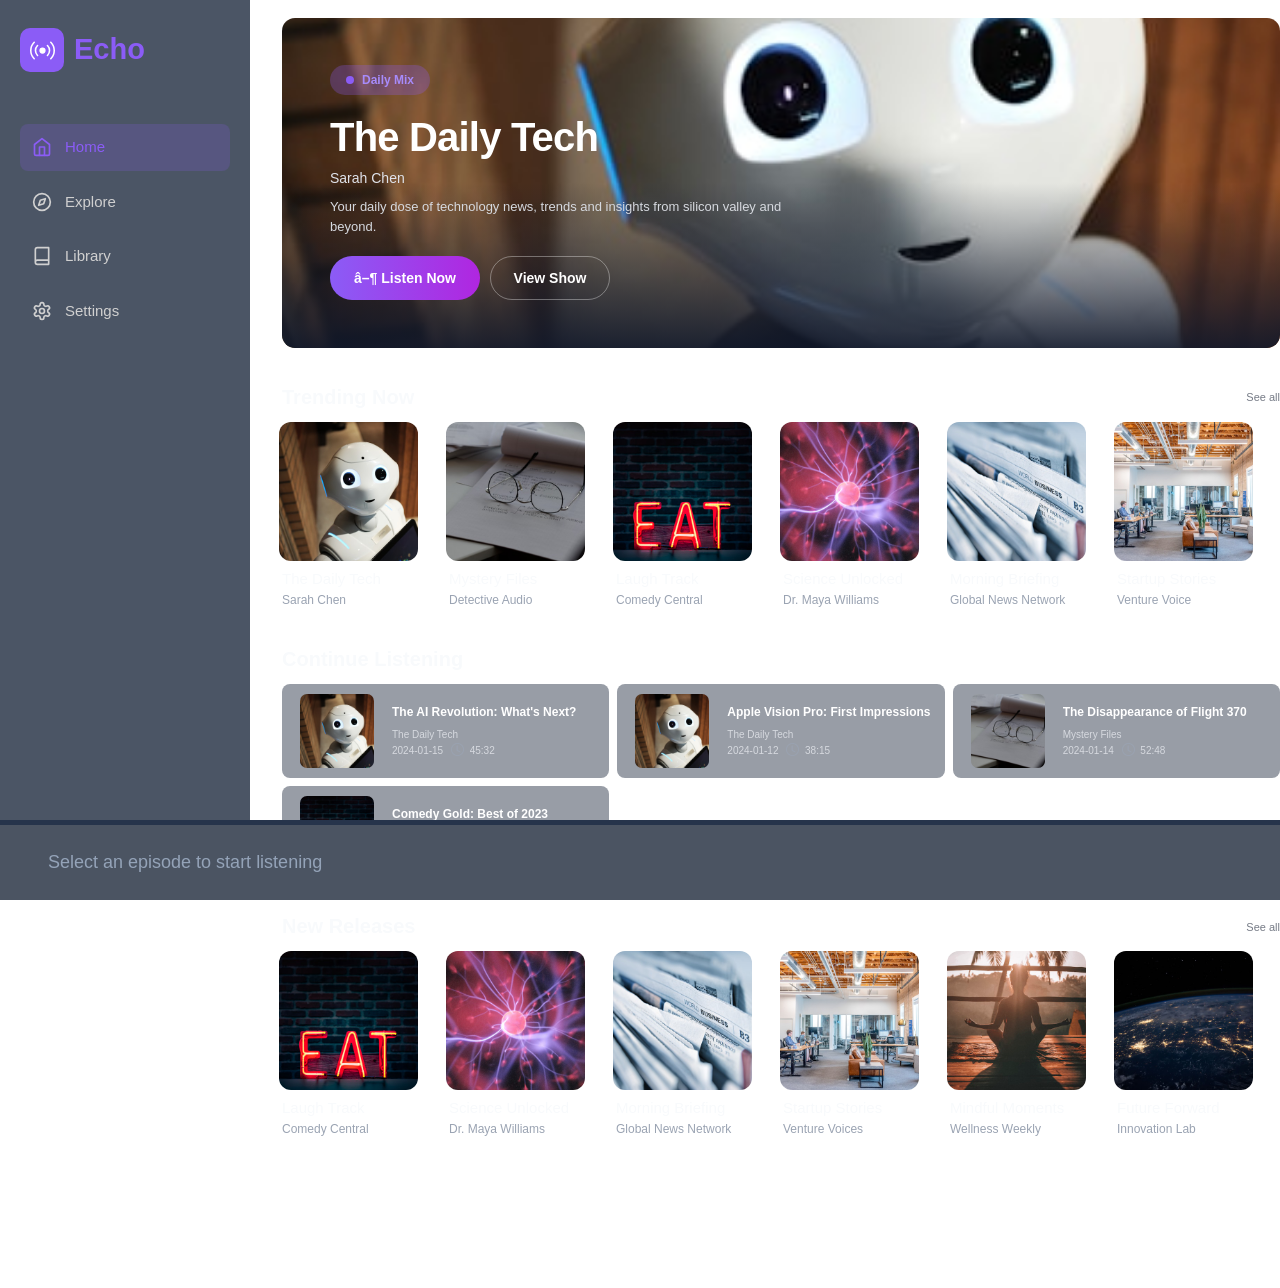
==== commit aabc1475: "Fix hero image path" ====
--- a/index.html
+++ b/index.html
@@ -17,6 +17,28 @@
 <script crossorigin="anonymous" integrity="sha384-B4gt1jrGC7Jh4AgTPSdUtOBvfO8shuf57BaghqFfPlYxofvL8/KUEfYiJOMMV+rV" src="https://stackpath.bootstrapcdn.com/bootstrap/4.5.2/js/bootstrap.min.js">
 </script>
 </head>
+<!-- Mobile Bottom Navigation -->
+<nav class="mobile-bottom-nav">
+    <a href="index.html" class="active">
+        <i class="fas fa-home"></i>
+        <span>Home</span>
+    </a>
+
+    <a href="explore.html">
+        <i class="fas fa-compass"></i>
+        <span>Explore</span>
+    </a>
+
+    <a href="library.html">
+        <i class="fas fa-book"></i>
+        <span>Library</span>
+    </a>
+
+    <a href="setting.html">
+        <i class="fas fa-cog"></i>
+        <span>Settings</span>
+    </a>
+</nav>
 <body class="echo-home-page">
 <div class="sidebar">
 <div class="logo">
@@ -509,7 +531,7 @@
       </span>
 </button>
 <div class="show-hero">
-<img alt="The Daily Tech" class="show-cover" src="images/Daily Tech.jpeg"/>
+<img alt="The Daily Tech" class="show-cover" src="images/daily tech.jpeg"/>
 <div class="show-info">
 <span class="show-category">
         Technology
@@ -1385,7 +1407,7 @@
 <div class="music-player empty" id="musicPlayer">
 <div class="player-empty" id="playerEmpty">Select an episode to start listening</div>
 <div class="player-info">
-<img alt="Now playing" id="playerImage" src="images/Daily Tech.jpeg"/>
+<img alt="Now playing" id="playerImage" src="images/daily tech.jpeg"/>
 <div class="player-text">
 <h4 id="playerTitle"></h4>
 <p id="playerShow"></p>
@@ -1436,7 +1458,7 @@
 </div>
 </div>
 <div class="fullscreen-content">
-<img alt="The Daily Tech" class="fullscreen-cover" id="fullscreenImage" src="images/Daily Tech.jpeg"/>
+<img alt="The Daily Tech" class="fullscreen-cover" id="fullscreenImage" src="images/daily tech.jpeg"/>
 <h1 id="fullscreenTitle">
      The AI Revolution: What's Next?
     </h1>
--- a/css/style.css
+++ b/css/style.css
@@ -241,7 +241,7 @@
     border: none !important;
     outline: none !important;
 
-    background-image: url("../images/Daily Tech.jpeg");
+    background-image: url("../images/daily\ tech.jpeg") !important;
     background-size: cover !important;
     background-position: 54% center !important;
     background-repeat: no-repeat !important;
@@ -10151,4 +10151,88 @@
     stroke: none !important;
     opacity: 1 !important;
     visibility: visible !important;
+}
+
+@media (max-width: 768px) {
+    .sidebar {
+        display: none !important;
+    }
+
+    .main-content {
+        margin-left: 0 !important;
+        width: 100% !important;
+        padding-bottom: 80px;
+    }
+
+    .bottom-nav {
+        display: flex !important;
+        position: fixed;
+        bottom: 0;
+        left: 0;
+        right: 0;
+        z-index: 1000;
+    }
+}
+/* Mobile Bottom Navigation */
+.mobile-bottom-nav {
+    display: none;
+}
+
+@media (max-width: 768px) {
+    .sidebar {
+        display: none !important;
+    }
+
+    .main-content {
+        margin-left: 0 !important;
+        width: 100% !important;
+    }
+
+    .mobile-bottom-nav {
+        position: fixed;
+        display: flex;
+        bottom: 0;
+        left: 0;
+        right: 0;
+        height: 65px;
+        background: #111827;
+        justify-content: space-around;
+        align-items: center;
+        z-index: 9999;
+    }
+
+    .mobile-bottom-nav a {
+        display: flex;
+        flex-direction: column;
+        align-items: center;
+        gap: 4px;
+        color: #9ca3af;
+        text-decoration: none;
+        font-size: 12px;
+    }
+
+    .mobile-bottom-nav a i {
+        font-size: 18px;
+    }
+
+    .mobile-bottom-nav a.active {
+        color: #a855f7;
+    }
+    
+}
+@media (max-width: 768px) {
+    body {
+        background: #0f172a !important;
+        color: #ffffff;
+    }
+
+    .main-content {
+        margin-left: 0 !important;
+        width: 100% !important;
+        background: #0f172a !important;
+    }
+
+    .sidebar {
+        display: none !important;
+    }
 }
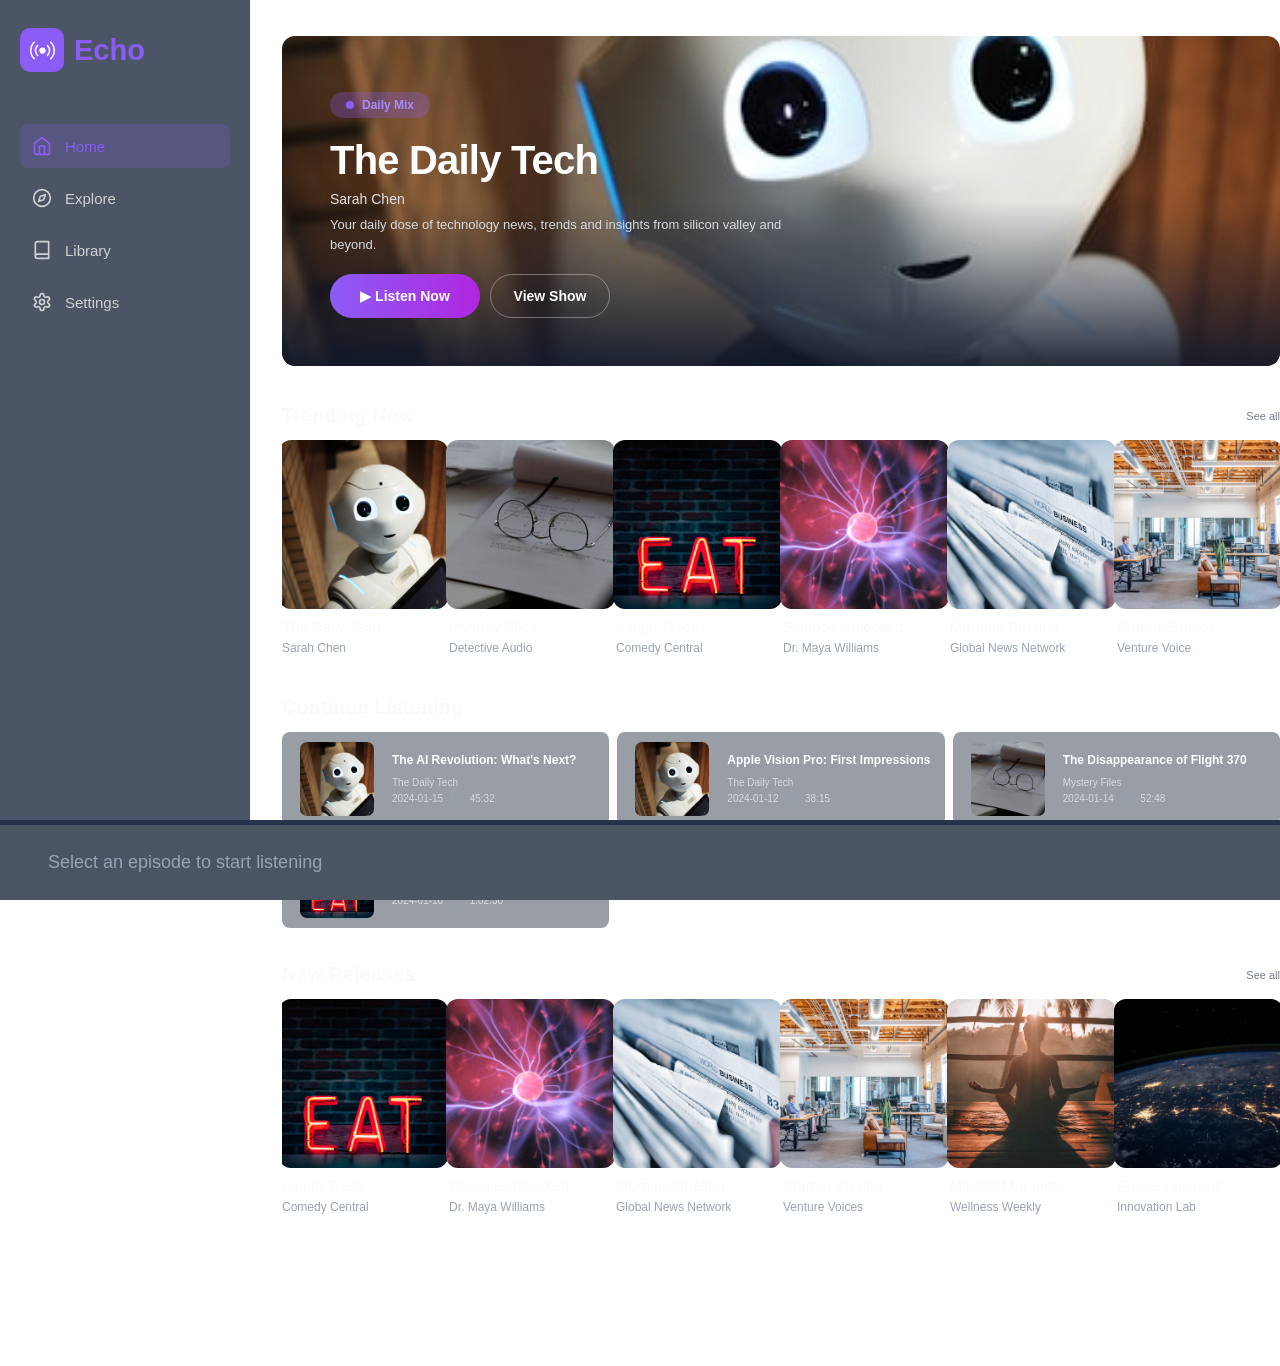
==== commit d76fbb33: "Hide sidebar on mobile" ====
--- a/index.html
+++ b/index.html
@@ -1,21 +1,11 @@
 <!DOCTYPE html>
-
 <html>
 <head>
 <title>
    Echo Podcast
   </title>
-<!-- Bootstrap CSS -->
-<link crossorigin="anonymous" href="https://stackpath.bootstrapcdn.com/bootstrap/4.5.2/css/bootstrap.min.css" integrity="sha384-JcKb8q3iqJ61gNV9KGb8thSsNjpSL0n8PARn9HuZOnIxN0hoP+VmmDGMN5t9UJ0Z" rel="stylesheet"/>
 <!-- Our CSS -->
 <link href="css/style.css" rel="stylesheet"/>
-<!-- Bootstrap JavaScript -->
-<script crossorigin="anonymous" integrity="sha384-DfXdz2htPH0lsSSs5nCTpuj/zy4C+OGpamoFVy38MVBnE+IbbVYUew+OrCXaRkfj" src="https://code.jquery.com/jquery-3.5.1.slim.min.js">
-</script>
-<script crossorigin="anonymous" integrity="sha384-9/reFTGAW83EW2RDu2S0VKaIzap3H66lZH81PoYlFhbGU+6BZp6G7niu735Sk7lN" src="https://cdn.jsdelivr.net/npm/popper.js@1.16.1/dist/umd/popper.min.js">
-</script>
-<script crossorigin="anonymous" integrity="sha384-B4gt1jrGC7Jh4AgTPSdUtOBvfO8shuf57BaghqFfPlYxofvL8/KUEfYiJOMMV+rV" src="https://stackpath.bootstrapcdn.com/bootstrap/4.5.2/js/bootstrap.min.js">
-</script>
 </head>
 <!-- Mobile Bottom Navigation -->
 <nav class="mobile-bottom-nav">
--- a/css/style.css
+++ b/css/style.css
@@ -4493,6 +4493,20 @@
         padding-bottom: 76px !important;
     }
 
+    .sidebar {
+    display: none !important;
+    }
+
+    .main-content {
+        margin-left: 0 !important;
+        width: 100% !important;
+        padding-bottom: 100px !important;
+    }
+
+    body {
+        background: #0f172a !important;
+    }
+
     body.echo-show-page .show-top-area {
         padding: 25px 20px 30px !important;
     }
@@ -10153,7 +10167,17 @@
     visibility: visible !important;
 }
 
-@media (max-width: 768px) {
+/* MOBILE LAYOUT */
+@media (max-width: 700px) {
+
+    body.echo-home-page,
+    body.echo-explore-page,
+    body.echo-library-page,
+    body.echo-settings-page {
+        background-color: #0f172a !important;
+        color: #ffffff !important;
+    }
+
     .sidebar {
         display: none !important;
     }
@@ -10161,24 +10185,25 @@
     .main-content {
         margin-left: 0 !important;
         width: 100% !important;
-        padding-bottom: 80px;
-    }
-
-    .bottom-nav {
+        min-height: 100vh !important;
+        padding: 20px 16px 100px !important;
+        background-color: #0f172a !important;
+    }
+
+    .mobile-bottom-nav {
         display: flex !important;
-        position: fixed;
-        bottom: 0;
-        left: 0;
-        right: 0;
-        z-index: 1000;
-    }
-}
-/* Mobile Bottom Navigation */
-.mobile-bottom-nav {
-    display: none;
-}
-
-@media (max-width: 768px) {
+        position: fixed !important;
+        left: 0 !important;
+        right: 0 !important;
+        bottom: 0 !important;
+        width: 100% !important;
+        height: 70px !important;
+        z-index: 99999 !important;
+        background-color: #111827 !important;
+    }
+}
+
+@media (max-width: 700px) {
     .sidebar {
         display: none !important;
     }
@@ -10187,52 +10212,4 @@
         margin-left: 0 !important;
         width: 100% !important;
     }
-
-    .mobile-bottom-nav {
-        position: fixed;
-        display: flex;
-        bottom: 0;
-        left: 0;
-        right: 0;
-        height: 65px;
-        background: #111827;
-        justify-content: space-around;
-        align-items: center;
-        z-index: 9999;
-    }
-
-    .mobile-bottom-nav a {
-        display: flex;
-        flex-direction: column;
-        align-items: center;
-        gap: 4px;
-        color: #9ca3af;
-        text-decoration: none;
-        font-size: 12px;
-    }
-
-    .mobile-bottom-nav a i {
-        font-size: 18px;
-    }
-
-    .mobile-bottom-nav a.active {
-        color: #a855f7;
-    }
-    
-}
-@media (max-width: 768px) {
-    body {
-        background: #0f172a !important;
-        color: #ffffff;
-    }
-
-    .main-content {
-        margin-left: 0 !important;
-        width: 100% !important;
-        background: #0f172a !important;
-    }
-
-    .sidebar {
-        display: none !important;
-    }
 }
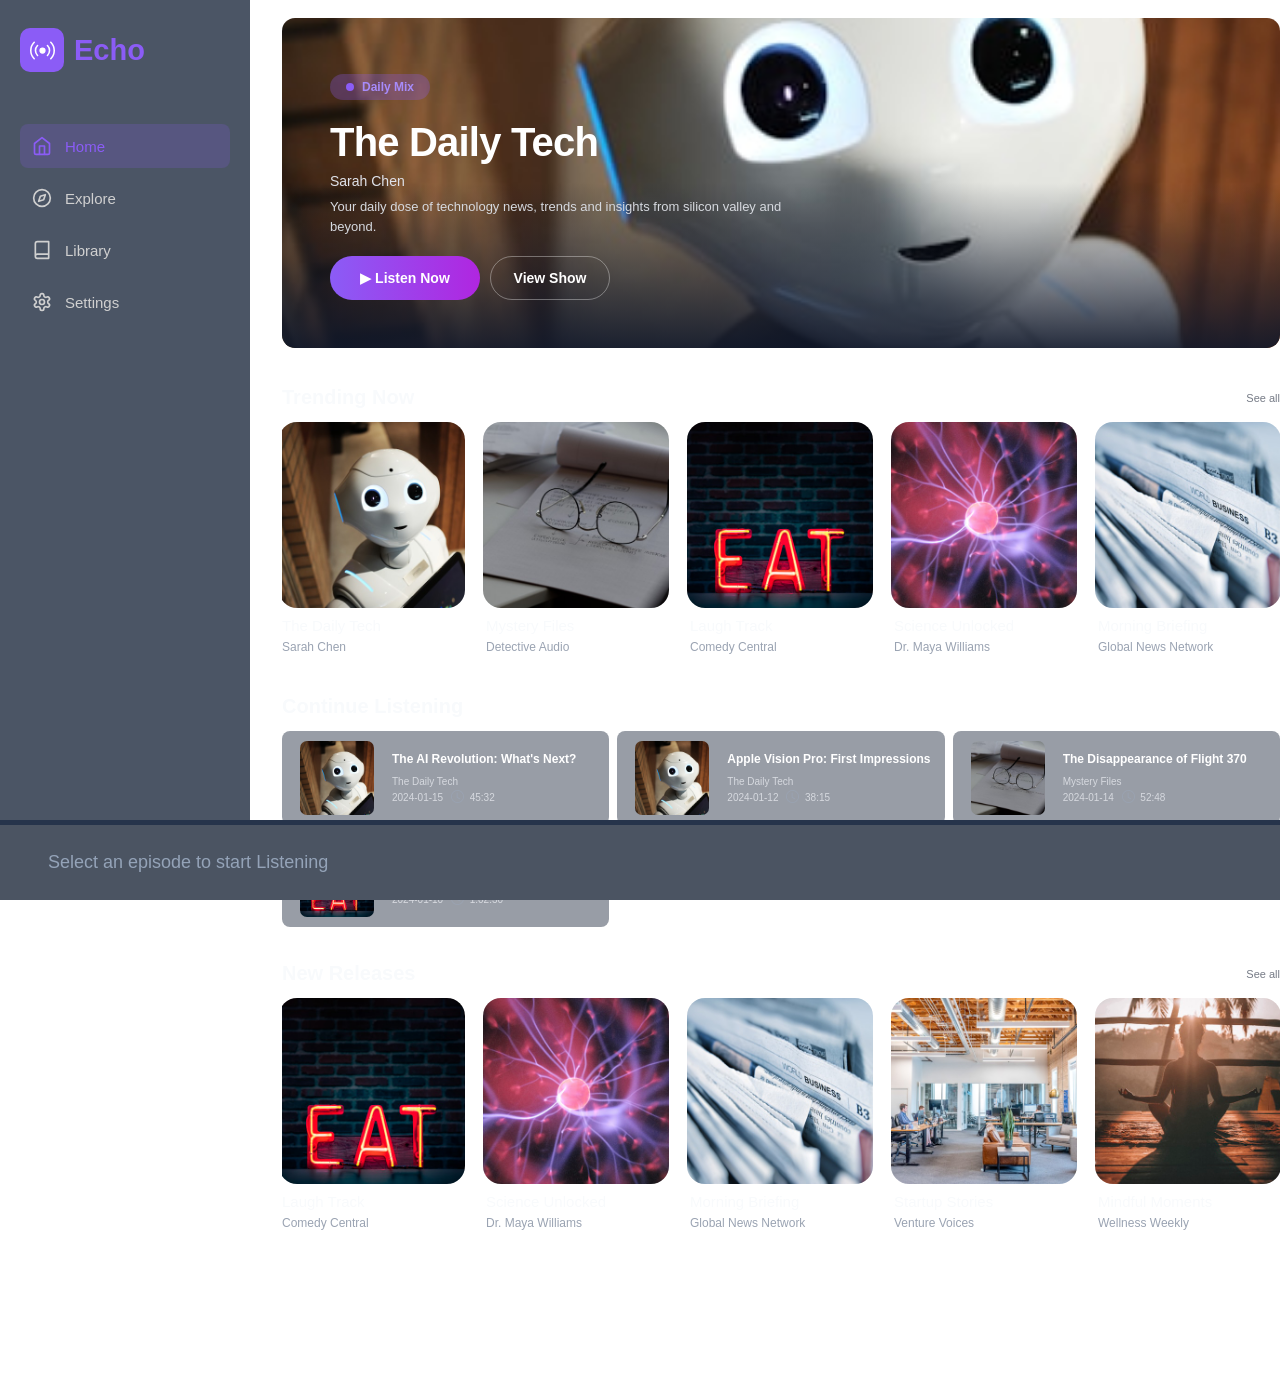
==== commit 1305f80d: "Final responsive design updates" ====
--- a/index.html
+++ b/index.html
@@ -1,6 +1,9 @@
 <!DOCTYPE html>
 <html>
 <head>
+<link rel="stylesheet" href="https://cdnjs.cloudflare.com/ajax/libs/font-awesome/6.5.2/css/all.min.css">
+<meta charset="utf-8"/>
+<meta content="width=device-width, initial-scale=1.0" name="viewport"/>
 <title>
    Echo Podcast
   </title>
@@ -1362,7 +1365,7 @@
 </div>
 <div class="episodes-list">
 <p class="no-episodes">
-      No episodes available.
+      No episodes available yet.
      </p>
 </div>
 <div class="show-about">
@@ -1389,13 +1392,9 @@
 </div>
 </div>
 </section></div>
-<!-- BOTTOM PLAYER -->
-<!-- =====================================================
-     BOTTOM MUSIC PLAYER
-     ===================================================== -->
 
 <div class="music-player empty" id="musicPlayer">
-<div class="player-empty" id="playerEmpty">Select an episode to start listening</div>
+<div class="player-empty" id="playerEmpty">Select an episode to start Listening</div>
 <div class="player-info">
 <img alt="Now playing" id="playerImage" src="images/daily tech.jpeg"/>
 <div class="player-text">
--- a/css/style.css
+++ b/css/style.css
@@ -1809,7 +1809,9 @@
 }
 
 .episode-card:hover {
-    background-color: rgba(255, 255, 255, 0.025);
+    background: rgba(15, 23, 42, 0.85) !important;
+    transform: scale(1.01);
+    box-shadow: 0 20px 40px rgba(139, 92, 246, 0.1);
 }
 
 .episode-number {
@@ -2565,6 +2567,17 @@
     }
 }
 
+
+body.echo-home-page.echo-inline-show-page .main-content {
+    padding-top: 0 !important;
+    margin-top: 0 !important;
+}
+
+body.echo-home-page.echo-inline-show-page .main-content:has(.show-details.active) {
+    padding-top: 0 !important;
+    margin-top: 0 !important;
+}
+
 @media (max-width: 600px) {
     .main-content {
         margin-left: 0 !important;
@@ -2581,7 +2594,6 @@
 body.echo-home-page .show-details.active{
     margin-left: 0 !important;
 }
-
 body.echo-explore-page .show-details.active{
     margin-left: 0 !important;
 }
@@ -4040,56 +4052,6 @@
     }
 }
 
-@media (max-width: 650px) {
-    .sidebar {
-        width: 190px !important;
-        min-width: 190px !important;
-    }
-
-    .main-content{
-        margin-left: 190px !important;
-        width: calc(100% - 190px) !important;
-    }
-
-.explore-main{
-        margin-left: 190px !important;
-        width: calc(100% - 190px) !important;
-    }
-
-.settings-main{
-        margin-left: 190px !important;
-        width: calc(100% - 190px) !important;
-    }
-
-    .music-player {
-        padding: 0 12px !important;
-    }
-
-    .player-info {
-        flex-basis: 190px !important;
-    }
-
-    .player-volume {
-        flex-basis: 110px !important;
-    }
-
-    .fullscreen-cover{
-        width: min(50vw, 250px) !important;
-        height: min(50vw, 250px) !important;
-        flex-basis: auto !important;
-    }
-
-#fullscreenImage{
-        width: min(50vw, 250px) !important;
-        height: min(50vw, 250px) !important;
-        flex-basis: auto !important;
-    }
-
-    .fullscreen-main-controls .fullscreen-play {
-        width: 70px !important;
-        height: 70px !important;
-    }
-}
 .category-crime { background: linear-gradient(135deg, #ef4266, #ee1f67) !important; }
 .category-comedy { background: linear-gradient(135deg, #fb9315, #ff7a0b) !important; }
 .category-technology { background: linear-gradient(135deg, #35b3d0, #22a8c6) !important; }
@@ -4374,16 +4336,6 @@
     height: 20px !important;
 }
 
-@media (max-width: 700px) {
-    .show-details.active .show-top-area { padding: 25px 20px 30px !important; }
-    .show-cover { width: 190px !important; height: 190px !important; flex-basis: 190px !important; }
-    .show-hero { flex-direction: column !important; }
-    .show-tabs { padding-left: 20px !important; padding-right: 20px !important; }
-    .show-details .episodes-list{ padding-left: 20px !important; padding-right: 20px !important; }
-
-.show-details .show-about{ padding-left: 20px !important; padding-right: 20px !important; }
-}
-
 body.echo-show-page .main-content {
     margin-left: 250px !important;
     width: calc(100vw - 250px) !important;
@@ -4486,55 +4438,7 @@
     display: none !important;
 }
 
-@media (max-width: 700px) {
-    body.echo-show-page .main-content {
-        margin-left: 0 !important;
-        width: 100% !important;
-        padding-bottom: 76px !important;
-    }
-
-    .sidebar {
-    display: none !important;
-    }
-
-    .main-content {
-        margin-left: 0 !important;
-        width: 100% !important;
-        padding-bottom: 100px !important;
-    }
-
-    body {
-        background: #0f172a !important;
-    }
-
-    body.echo-show-page .show-top-area {
-        padding: 25px 20px 30px !important;
-    }
-
-    body.echo-show-page .show-tabs{
-        padding-left: 20px !important;
-        padding-right: 20px !important;
-    }
-
-body.echo-show-page .episodes-list{
-        padding-left: 20px !important;
-        padding-right: 20px !important;
-    }
-
-body.echo-show-page .show-about{
-        padding-left: 20px !important;
-        padding-right: 20px !important;
-    }
-
-    body.echo-show-page .no-episodes {
-        padding-left: 20px !important;
-        padding-right: 20px !important;
-    }
-
-    body.echo-show-page .music-player.empty .player-empty {
-        padding-left: 20px !important;
-    }
-}
+
 .fullscreen-actions button {
     background: transparent !important;
     border: none !important;
@@ -4611,30 +4515,6 @@
     margin-top: 34px !important;
 }
 
-@media (max-width: 700px) {
-    .fullscreen-cover{
-        width: 220px !important;
-        height: 220px !important;
-        flex-basis: 220px !important;
-    }
-
-#fullscreenImage{
-        width: 220px !important;
-        height: 220px !important;
-        flex-basis: 220px !important;
-    }
-
-    .fullscreen-main-controls .fullscreen-play {
-        width: 68px !important;
-        height: 68px !important;
-        min-width: 68px !important;
-        min-height: 68px !important;
-    }
-
-    .fullscreen-progress-area {
-        width: 88vw !important;
-    }
-}
 .music-player.empty .player-empty {
     box-sizing: border-box !important;
 }
@@ -4831,13 +4711,6 @@
 body.echo-show-page .show-actions #shareButton { order: 3 !important; }
 body.echo-show-page .show-actions #favoriteButton { order: 4 !important; }
 
-@media (max-width: 700px) {
-    .music-player.empty .player-empty { padding-left: 20px !important; }
-    .continue-section .episode .episode-icon {
-        flex-basis: 50px !important; width: 50px !important; height: 50px !important; margin-right: 12px !important;
-    }
-}
-
 body.echo-home-page .trending-card .podcast-image:hover + h3{
     color: #8b5cf6 !important;
 }
@@ -5698,11 +5571,6 @@
 body.echo-explore-page .category-card > span:last-child{
     color: #ffffff !important;
 }
-@media (max-width: 700px) {
-    .music-player .player-volume {
-        flex: 0 0 auto !important;
-    }
-}
 
 body.echo-home-page .trending-card .podcast-image img{
     display: block !important;
@@ -5906,25 +5774,6 @@
     background: transparent !important;
 }
 
-@media (max-width: 700px) {
-    .music-player .player-info img {
-        width: 46px !important;
-        height: 46px !important;
-        flex-basis: 46px !important;
-    }
-
-    .music-player .player-volume .volume-bar {
-        width: 58px !important;
-    }
-
-    .fullscreen-player .fullscreen-volume-bar {
-        width: 74px !important;
-    }
-
-    body.echo-home-page .continue-section .episode.currently-playing::after {
-        left: 91px !important;
-    }
-}
 body.echo-home-page .trending-section > .section-title h2{
     color: #f8fafc !important;
 }
@@ -6182,11 +6031,11 @@
     background: #8b5cf6 !important;
 }
 body.echo-home-page .trending-row{
-    gap: 4px !important;
+    gap: 10px !important;
 }
 
 body.echo-home-page .release-row{
-    gap: 4px !important;
+    gap: 10px !important;
 }
 
 body.echo-home-page .trending-card{
@@ -6319,7 +6168,7 @@
 }
 
 body.echo-home-page .continue-section .episode:hover {
-    background: #8e949d !important;
+    background: #1e293b !important;
     transform: none !important;
 }
 
@@ -6922,31 +6771,6 @@
     border: 0 !important;
 }
 
-@media (max-width: 700px) {
-
-    .settings-main {
-        margin-left: 0 !important;
-        width: 100% !important;
-    }
-
-    .settings-page {
-        width: 100% !important;
-        max-width: none !important;
-        padding: 30px 20px 95px !important;
-    }
-
-    .settings-header h1 {
-        font-size: 28px !important;
-    }
-
-    .settings-row h3 {
-        font-size: 16px !important;
-    }
-
-    .settings-row p {
-        font-size: 12px !important;
-    }
-}
 body.echo-explore-page .explore-main:has(.show-details.active) {
     margin-top: 0 !important;
     overflow: hidden !important;
@@ -8401,14 +8225,6 @@
 }
 
 @media (min-width: 701px) {
-    .trending-section .trending-row{
-        gap: 4px !important;
-    }
-
-.new-releases-section .release-row{
-        gap: 4px !important;
-    }
-
     .trending-section .trending-card{
         flex: 0 0 calc((100% - 20px) / 6) !important;
         max-width: calc((100% - 20px) / 6) !important;
@@ -9644,16 +9460,7 @@
         object-fit: cover !important;
         border-radius: 16px !important;
     }
-}
-
-@media (max-width: 700px) {
-    .show-details.active .show-cover,
-    .show-details.active #showCover {
-        width: 190px !important;
-        height: 190px !important;
-        flex: 0 0 190px !important;
-        border-radius: 14px !important;
-    }
+    
 }
 
 .show-details.active .show-top-area {
@@ -9878,7 +9685,6 @@
     display: none !important;
 }
 
-/* SETTINGS — force the existing SVG icons to remain clean outlines */
 body.echo-settings-page .settings-icon svg,
 body.echo-settings-page .settings-icon svg *,
 body.echo-settings-page .logout-icon svg,
@@ -9901,24 +9707,17 @@
     display: block !important;
 }
 
-/* Desktop */
+
 @media (min-width: 1201px) {
     .hero-section {
         background-position: 54% center !important;
     }
 }
 
-/* Tablet */
+
 @media (min-width: 701px) and (max-width: 1200px) {
     .hero-section {
         background-position: 52% center !important;
-    }
-}
-
-/* Mobile */
-@media (max-width: 700px) {
-    .hero-section {
-        background-position: 50% center !important;
     }
 }
 
@@ -9950,11 +9749,6 @@
     }
 
 }
-
-/* =========================================================
-   CONTINUE LISTENING — CURRENTLY PLAYING
-   Match the Podcast Extended active episode styling.
-========================================================= */
 
 body.echo-home-page
 .continue-section
@@ -9979,10 +9773,6 @@
     color: #8b5cf6 !important;
 }
 
-/* =========================================================
-   MUSIC FILE EXTENDED PAGE — PAUSE BUTTON
-   Purple normally; hover only zooms.
-========================================================= */
 
 .music-file-extended-page .fullscreen-main-controls .fullscreen-play[aria-label="Pause"] {
     background: #8b5cf6 !important;
@@ -9995,10 +9785,6 @@
     transform: scale(1.05) !important;
 }
 
-/* =========================================================
-   BOTTOM MUSIC PLAYER — PAUSE BUTTON
-   No visible shade normally; subtle dark shade on hover.
-========================================================= */
 
 .music-player #mainPlay {
     background: transparent !important;
@@ -10010,11 +9796,6 @@
     box-shadow: none !important;
 }
 
-/* =========================================================
-   SETTINGS ROWS — DARK HOVER
-   Account / Playback / Privacy / Support
-   Sign Out is intentionally excluded.
-========================================================= */
 body.echo-settings-page .settings-row:not(.echo-signout-row) {
     transition: background-color 0.18s ease !important;
 }
@@ -10023,9 +9804,6 @@
     background: #1e293b !important;
 }
 
-/* =========================================================
-   SIGN OUT — FINAL USER-SPECIFIED COLORS
-========================================================= */
 body.echo-settings-page .settings-section .echo-signout-row {
     margin-top: 14px !important;
     background: #FBEBE6 !important;
@@ -10049,9 +9827,6 @@
     stroke: currentColor !important;
 }
 
-/* =========================================================
-   ABOUT — FINAL USER-SPECIFIED VALUES
-========================================================= */
 .show-details.active .show-about h2 {
     font-size: 18px !important;
     color: #f8fafc !important;
@@ -10082,9 +9857,6 @@
     visibility: visible !important;
 }
 
-/* =========================================================
-   SUBSCRIBE HEART — THINNER OUTLINE
-========================================================= */
 
 .show-details.active .show-actions .subscribe-button.favorite-button svg,
 .show-details.active .show-actions .subscribe-button.favorite-button .merged-heart,
@@ -10098,10 +9870,6 @@
     stroke-width: 1.2px !important;
 }
 
-
-/* =========================================================
-   SIGN OUT ICON — RESTORE EXACT BACKGROUND COLOR
-========================================================= */
 body.echo-settings-page .settings-section .echo-signout-row .settings-icon {
     background: #F3D5CE !important;
     color: #8B3A3A !important;
@@ -10130,10 +9898,6 @@
     flex: 0 0 14px;
 }
 
-/* =========================================================
-   EXTENDED PODCAST EPISODES
-   Date → Clock → Duration
-========================================================= */
 
 .show-details.active .episode-card .episode-content > span {
     display: inline-flex !important;
@@ -10167,49 +9931,2652 @@
     visibility: visible !important;
 }
 
-/* MOBILE LAYOUT */
+
+
+.trending-row {
+    column-gap: 24px!important;
+}
+
+.release-row {
+    column-gap: 24px!important;
+}
+
+.release-row,
+.trending-row {
+    display: flex;
+    flex-wrap: nowrap;
+}
+
+.release-row .release-card,
+.trending-row .trending-card {
+    width: auto;
+    flex: 1 1 0;
+    margin-right: 20px;
+}
+
+.release-row .release-card:last-child,
+.trending-row .trending-card:last-child {
+    margin-right: 0;
+}
+
+
+
+@media (min-width: 701px) {
+    .new-releases-section .release-card,
+    .trending-section .trending-card {
+        width: 180px !important;
+        min-width: 180px !important;
+        max-width: 180px !important;
+        flex: 0 0 180px !important;
+    }
+
+    .new-releases-section .release-row,
+    .trending-section .trending-row {
+        display: flex !important;
+        gap: 30px !important;
+    }
+}
+.mobile-bottom-nav {
+    display: none !important;
+}
+
+@media (min-width: 601px) {
+
+    body.echo-home-page.echo-inline-show-page {
+        margin: 0 !important;
+        padding: 0 !important;
+        background: #101014 !important;
+    }
+
+    body.echo-home-page.echo-inline-show-page .main-content {
+        margin-top: 0 !important;
+        padding-top: 0 !important;
+        border-top: 0 !important;
+        outline: 0 !important;
+        background: #101014 !important;
+    }
+
+    body.echo-home-page.echo-inline-show-page
+    .main-content:has(.show-details.active) {
+        margin-top: 0 !important;
+        padding-top: 0 !important;
+        border-top: 0 !important;
+        outline: 0 !important;
+        background: #101014 !important;
+    }
+}
+
+@media (min-width: 601px) {
+
+    body.echo-home-page.echo-inline-show-page {
+        margin: 0 !important;
+        padding: 0 !important;
+        background: #101014 !important;
+    }
+
+    body.echo-home-page.echo-inline-show-page .main-content {
+        margin-top: 0 !important;
+        padding-top: 0 !important;
+        border-top: 0 !important;
+        outline: 0 !important;
+        background: #101014 !important;
+    }
+
+    body.echo-home-page.echo-inline-show-page
+    .main-content:has(.show-details.active) {
+        margin-top: 0 !important;
+        padding-top: 0 !important;
+        border-top: 0 !important;
+        outline: 0 !important;
+        background: #101014 !important;
+    }
+}
+
+.new-releases-section .podcast-image img,
+.trending-section .podcast-image img {
+    border-radius: 18px !important;
+}
+
+
+@media (min-width: 601px) {
+
+    body.echo-home-page.echo-inline-show-page {
+        margin: 0 !important;
+        padding: 0 !important;
+        background: #0f172a !important;
+    }
+
+    body.echo-home-page.echo-inline-show-page .main-content {
+        margin-top: 0 !important;
+        padding-top: 0 !important;
+        border-top: 0 !important;
+        outline: 0 !important;
+        background: #0f172a !important;
+    }
+
+    body.echo-home-page.echo-inline-show-page
+    .main-content:has(.show-details.active) {
+        margin-top: 0 !important;
+        padding-top: 0 !important;
+        border-top: 0 !important;
+        outline: 0 !important;
+        background: #0f172a !important;
+    }
+}
+
+.share-btn {
+    pointer-events: none !important;
+    cursor: default !important;
+}
+.continue-section .episode {
+    transition: background-color 0.2s ease !important;
+}
+
+.continue-section .episode:hover {
+    background-color: #1e293b !important;
+}
+@media (max-width: 900px) {
+    .main-content {
+        margin-left: 250px !important;
+        width: calc(100% - 250px) !important;
+    }
+
+    .trending-row,
+    .release-row {
+        overflow-x: auto !important;
+    }
+
+    .trending-card,
+    .release-card {
+        flex-basis: 150px !important;
+        max-width: 150px !important;
+    }
+
+    .library-grid {
+        grid-template-columns: repeat(3, minmax(0, 1fr)) !important;
+    }
+
+    .show-cover {
+        width: 180px !important;
+        height: 180px !important;
+        flex-basis: 180px !important;
+    }
+
+    .show-info h1 {
+        font-size: 30px !important;
+    }
+}
+
+
 @media (max-width: 700px) {
 
     body.echo-home-page,
     body.echo-explore-page,
     body.echo-library-page,
     body.echo-settings-page {
-        background-color: #0f172a !important;
+        background: #0f172a !important;
         color: #ffffff !important;
-    }
+        overflow-x: hidden !important;
+    }
+
 
     .sidebar {
         display: none !important;
     }
 
-    .main-content {
+    .main-content,
+    .explore-main,
+    .settings-main,
+    .library-main {
         margin-left: 0 !important;
         width: 100% !important;
         min-height: 100vh !important;
-        padding: 20px 16px 100px !important;
-        background-color: #0f172a !important;
-    }
-
+        box-sizing: border-box !important;
+        padding-bottom: 150px !important;
+        background: #0f172a !important;
+    }
+
+   
     .mobile-bottom-nav {
         display: flex !important;
         position: fixed !important;
         left: 0 !important;
         right: 0 !important;
+        bottom: 76px !important;
+        width: 100% !important;
+        height: 64px !important;
+        z-index: 99999 !important;
+
+        background: #111827 !important;
+        border-top: 1px solid rgba(71, 85, 105, 0.5) !important;
+
+        align-items: center !important;
+        justify-content: space-around !important;
+    }
+
+    .mobile-bottom-nav a {
+        display: flex !important;
+        flex-direction: column !important;
+        align-items: center !important;
+        justify-content: center !important;
+
+        gap: 4px !important;
+        padding: 6px 14px !important;
+
+        color: #94a3b8 !important;
+        text-decoration: none !important;
+        font-size: 12px !important;
+        font-weight: 500 !important;
+    }
+
+    .mobile-bottom-nav a.active {
+        color: #8b5cf6 !important;
+    }
+
+    .mobile-bottom-nav a i {
+        font-size: 20px !important;
+    }
+
+    
+    .music-player {
+        position: fixed !important;
+        left: 0 !important;
+        right: 0 !important;
         bottom: 0 !important;
+
         width: 100% !important;
-        height: 70px !important;
-        z-index: 99999 !important;
-        background-color: #111827 !important;
-    }
-}
-
-@media (max-width: 700px) {
+        height: 76px !important;
+
+        z-index: 100000 !important;
+
+        padding: 0 14px !important;
+        box-sizing: border-box !important;
+    }
+
+    .player-info {
+        flex: 1 !important;
+        min-width: 0 !important;
+    }
+
+    .player-info img {
+        width: 46px !important;
+        height: 46px !important;
+        flex-basis: 46px !important;
+    }
+
+    .player-controls {
+        flex: 0 0 auto !important;
+        margin-left: 10px !important;
+    }
+
+    .player-volume {
+        display: none !important;
+    }
+}
+
+
+@media screen and (max-width: 700px) {
+
+    html,
+    body {
+        width: 100% !important;
+        max-width: 100% !important;
+        margin: 0 !important;
+        padding: 0 !important;
+        overflow-x: hidden !important;
+        background: #0f172a !important;
+    }
+
+    body.echo-home-page,
+    body.echo-explore-page,
+    body.echo-library-page,
+    body.echo-settings-page {
+        width: 100% !important;
+        max-width: 100% !important;
+        margin: 0 !important;
+        padding: 0 !important;
+        overflow-x: hidden !important;
+        background: #0f172a !important;
+        color: #ffffff !important;
+    }
+
+
+    body.echo-home-page .sidebar,
+    body.echo-explore-page .sidebar,
+    body.echo-library-page .sidebar,
+    body.echo-settings-page .sidebar,
     .sidebar {
         display: none !important;
-    }
-
-    .main-content {
+        visibility: hidden !important;
+        position: fixed !important;
+
+        width: 0 !important;
+        min-width: 0 !important;
+        max-width: 0 !important;
+
+        height: 0 !important;
+
+        margin: 0 !important;
+        padding: 0 !important;
+
+        left: -9999px !important;
+        right: auto !important;
+
+        transform: none !important;
+    }
+
+
+    body.echo-home-page .main-content,
+    body.echo-explore-page .main-content,
+    body.echo-explore-page .explore-main,
+    body.echo-library-page .main-content,
+    body.echo-library-page .library-main,
+    body.echo-settings-page .main-content,
+    body.echo-settings-page .settings-main {
+
+        margin-left: 0 !important;
+        margin-right: 0 !important;
+
+        padding-left: 16px !important;
+        padding-right: 16px !important;
+
+        width: 100% !important;
+        max-width: 100% !important;
+
+        min-width: 0 !important;
+
+        box-sizing: border-box !important;
+
+        background: #0f172a !important;
+    }
+
+
+    /* ---------------------------------------------------------
+       MOBILE CONTENT SPACE
+       
+       Navigation = 64px
+       Player     = 76px
+       Total      = 140px
+    --------------------------------------------------------- */
+
+    body.echo-home-page .main-content,
+    body.echo-explore-page .explore-main,
+    body.echo-library-page .library-main,
+    body.echo-settings-page .settings-main {
+
+        min-height: 100vh !important;
+
+        padding-bottom: 150px !important;
+
+        box-sizing: border-box !important;
+    }
+
+
+    .mobile-bottom-nav {
+
+        display: flex !important;
+
+        position: fixed !important;
+
+        left: 0 !important;
+        right: 0 !important;
+
+        bottom: 76px !important;
+
+        width: 100% !important;
+        height: 64px !important;
+
+        margin: 0 !important;
+        padding: 0 !important;
+
+        box-sizing: border-box !important;
+
+        z-index: 99999 !important;
+
+        background: #111827 !important;
+
+        border-top: 1px solid rgba(71, 85, 105, 0.45) !important;
+
+        align-items: center !important;
+        justify-content: space-around !important;
+    }
+
+
+    .mobile-bottom-nav a {
+
+        display: flex !important;
+
+        flex: 1 1 0 !important;
+
+        height: 64px !important;
+
+        margin: 0 !important;
+        padding: 5px 4px !important;
+
+        box-sizing: border-box !important;
+
+        flex-direction: column !important;
+
+        align-items: center !important;
+        justify-content: center !important;
+
+        gap: 3px !important;
+
+        color: #94a3b8 !important;
+
+        text-decoration: none !important;
+
+        font-size: 11px !important;
+        font-weight: 500 !important;
+
+        background: transparent !important;
+
+        border: 0 !important;
+        outline: 0 !important;
+    }
+
+
+    .mobile-bottom-nav a.active {
+
+        color: #8b5cf6 !important;
+
+        background: transparent !important;
+    }
+
+
+    .mobile-bottom-nav a i {
+
+        display: block !important;
+
+        margin: 0 !important;
+        padding: 0 !important;
+
+        font-size: 20px !important;
+
+        line-height: 1 !important;
+    }
+
+
+    .mobile-bottom-nav a span {
+
+        display: block !important;
+
+        margin: 0 !important;
+        padding: 0 !important;
+
+        line-height: 1.2 !important;
+    }
+
+
+    .music-player {
+
+        display: flex !important;
+
+        position: fixed !important;
+
+        left: 0 !important;
+        right: 0 !important;
+
+        bottom: 0 !important;
+
+        width: 100% !important;
+        height: 76px !important;
+
+        margin: 0 !important;
+
+        padding: 0 14px !important;
+
+        box-sizing: border-box !important;
+
+        z-index: 100000 !important;
+
+        overflow: hidden !important;
+    }
+
+
+    .player-info {
+
+        flex: 1 1 auto !important;
+
+        min-width: 0 !important;
+
+        max-width: none !important;
+
+        display: flex !important;
+
+        align-items: center !important;
+    }
+
+
+    .player-info img {
+
+        width: 46px !important;
+        height: 46px !important;
+
+        min-width: 46px !important;
+        min-height: 46px !important;
+
+        flex: 0 0 46px !important;
+
+        object-fit: cover !important;
+    }
+
+
+    .player-controls {
+
+        display: flex !important;
+
+        flex: 0 0 auto !important;
+
+        margin-left: 10px !important;
+
+        align-items: center !important;
+    }
+
+
+    .player-volume {
+
+        display: none !important;
+    }
+
+    .trending-row,
+    .release-row {
+
+        display: flex !important;
+
+        flex-direction: row !important;
+
+        flex-wrap: nowrap !important;
+
+        overflow-x: auto !important;
+
+        overflow-y: hidden !important;
+
+        width: 100% !important;
+
+        gap: 16px !important;
+
+        padding-bottom: 6px !important;
+
+        scrollbar-width: none !important;
+    }
+
+
+    .trending-row::-webkit-scrollbar,
+    .release-row::-webkit-scrollbar {
+
+        display: none !important;
+    }
+
+
+    .trending-row .trending-card,
+    .release-row .release-card {
+
+        flex: 0 0 150px !important;
+
+        width: 150px !important;
+
+        min-width: 150px !important;
+
+        max-width: 150px !important;
+
+        margin: 0 !important;
+    }
+
+
+    .show-details.active {
+
+        width: 100% !important;
+
+        margin: 0 !important;
+
+        padding: 0 !important;
+
+        box-sizing: border-box !important;
+    }
+
+
+    .show-details.active .show-top-area {
+
+        width: 100% !important;
+
+        min-height: auto !important;
+
+        padding: 24px 20px !important;
+
+        box-sizing: border-box !important;
+    }
+
+
+    .show-hero {
+
+        display: flex !important;
+
+        flex-direction: column !important;
+
+        align-items: center !important;
+
+        justify-content: center !important;
+
+        text-align: center !important;
+
+        gap: 18px !important;
+    }
+
+
+    .show-cover {
+
+        width: 160px !important;
+        height: 160px !important;
+
+        min-width: 160px !important;
+        min-height: 160px !important;
+
+        flex: 0 0 160px !important;
+
+        margin: 0 auto !important;
+    }
+
+
+    .show-info {
+
+        width: 100% !important;
+
+        min-width: 0 !important;
+
+        text-align: center !important;
+    }
+
+
+    .show-info h1 {
+
+        font-size: 26px !important;
+
+        line-height: 1.2 !important;
+
+        margin-bottom: 8px !important;
+    }
+
+
+    .show-actions {
+
+        display: flex !important;
+
+        justify-content: center !important;
+
+        align-items: center !important;
+
+        flex-wrap: wrap !important;
+
+        gap: 8px !important;
+    }
+
+
+    .show-tabs,
+    .episodes-list,
+    .show-about {
+
+        padding-left: 20px !important;
+        padding-right: 20px !important;
+
+        box-sizing: border-box !important;
+    }
+
+
+
+    .episode-card {
+
+        width: 100% !important;
+
+        min-width: 0 !important;
+
+        gap: 10px !important;
+
+        box-sizing: border-box !important;
+    }
+
+
+    .episode-content {
+
+        min-width: 0 !important;
+    }
+
+
+    .episode-content h3,
+    .episode-content h4,
+    .episode-title {
+
+        font-size: 14px !important;
+
+        line-height: 1.35 !important;
+    }
+
+
+    .library-grid {
+
+        display: grid !important;
+
+        grid-template-columns: repeat(2, minmax(0, 1fr)) !important;
+
+        gap: 18px !important;
+
+        width: 100% !important;
+    }
+
+
+    .library-section {
+
+        width: 100% !important;
+
+        box-sizing: border-box !important;
+    }
+
+
+    .saved-episodes-section,
+    .history-section {
+
+        padding-left: 20px !important;
+        padding-right: 20px !important;
+
+        box-sizing: border-box !important;
+    }
+
+
+    .saved-episode-image {
+
+        width: 55px !important;
+        height: 55px !important;
+
+        min-width: 55px !important;
+        min-height: 55px !important;
+
+        flex: 0 0 55px !important;
+
+        margin-right: 11px !important;
+    }
+
+
+
+    .settings-main {
+
+        width: 100% !important;
+
+        box-sizing: border-box !important;
+    }
+
+
+    .settings-page {
+
+        width: 100% !important;
+
+        box-sizing: border-box !important;
+    }
+
+
+    .fullscreen-player {
+
+        width: 100vw !important;
+
+        height: 100vh !important;
+
+        max-width: 100vw !important;
+
+        max-height: 100vh !important;
+
+        margin: 0 !important;
+
+        padding: 20px !important;
+
+        box-sizing: border-box !important;
+    }
+
+
+    .fullscreen-cover,
+    #fullscreenImage {
+
+        width: 70vw !important;
+        height: 70vw !important;
+
+        max-width: 300px !important;
+        max-height: 300px !important;
+
+        flex-basis: auto !important;
+
+        object-fit: cover !important;
+    }
+
+
+    .fullscreen-main-controls .fullscreen-play {
+
+        width: 70px !important;
+        height: 70px !important;
+    }
+
+
+    .fullscreen-content h1,
+    #fullscreenTitle {
+
+        font-size: 23px !important;
+
+        line-height: 1.25 !important;
+    }
+}
+
+
+@media screen and (max-width: 500px) {
+
+    .main-content,
+    .explore-main,
+    .library-main,
+    .settings-main {
+
+        padding-left: 12px !important;
+        padding-right: 12px !important;
+    }
+
+
+    .mobile-bottom-nav a {
+
+        font-size: 10px !important;
+    }
+
+
+    .mobile-bottom-nav a i {
+
+        font-size: 19px !important;
+    }
+
+
+    .show-details.active .show-top-area {
+
+        padding-left: 16px !important;
+        padding-right: 16px !important;
+    }
+
+
+    .show-cover {
+
+        width: 150px !important;
+        height: 150px !important;
+
+        min-width: 150px !important;
+        min-height: 150px !important;
+
+        flex-basis: 150px !important;
+    }
+
+
+    .trending-row .trending-card,
+    .release-row .release-card {
+
+        flex-basis: 145px !important;
+
+        width: 145px !important;
+
+        min-width: 145px !important;
+
+        max-width: 145px !important;
+    }
+}
+
+
+
+@media screen and (max-width: 700px) {
+
+
+    .trending-row,
+    .release-row {
+        display: flex !important;
+        flex-direction: row !important;
+        flex-wrap: nowrap !important;
+
+        overflow-x: auto !important;
+        overflow-y: hidden !important;
+
+        gap: 20px !important;
+
+        padding: 0 0 8px 0 !important;
+
+        scrollbar-width: none !important;
+    }
+
+    .trending-row::-webkit-scrollbar,
+    .release-row::-webkit-scrollbar {
+        display: none !important;
+    }
+
+    .trending-row .trending-card,
+    .release-row .release-card {
+        flex: 0 0 150px !important;
+
+        width: 150px !important;
+        min-width: 150px !important;
+        max-width: 150px !important;
+
+        margin: 0 !important;
+        padding: 0 !important;
+
+        background: transparent !important;
+        border: none !important;
+        box-shadow: none !important;
+    }
+
+    .trending-row .podcast-card,
+    .release-row .podcast-card {
+        background: transparent !important;
+        box-shadow: none !important;
+        border: none !important;
+    }
+
+    .trending-row .podcast-image,
+    .release-row .podcast-image {
+        width: 150px !important;
+        height: 150px !important;
+
+        margin: 0 0 10px 0 !important;
+        padding: 0 !important;
+
+        background: transparent !important;
+    }
+
+    .trending-row .podcast-image img,
+    .release-row .podcast-image img {
+        display: block !important;
+
+        width: 150px !important;
+        height: 150px !important;
+
+        object-fit: cover !important;
+
+        margin: 0 !important;
+        padding: 0 !important;
+
+        border: none !important;
+        background: transparent !important;
+
+        border-radius: 18px !important;
+    }
+
+    .trending-row .trending-card h3,
+    .trending-row .trending-card p,
+    .release-row .release-card h3,
+    .release-row .release-card p {
+        display: block !important;
+
+        background: transparent !important;
+
+        margin-left: 0 !important;
+        margin-right: 0 !important;
+    }
+
+
+    .mobile-bottom-nav {
+        display: flex !important;
+
+        position: fixed !important;
+
+        left: 0 !important;
+        right: 0 !important;
+        bottom: 76px !important;
+
+        width: 100% !important;
+        height: 64px !important;
+
+        margin: 0 !important;
+        padding: 0 !important;
+
+        z-index: 99999 !important;
+
+        box-sizing: border-box !important;
+
+        align-items: center !important;
+        justify-content: space-around !important;
+    }
+
+    .mobile-bottom-nav a {
+        display: flex !important;
+
+        flex: 1 1 0 !important;
+
+        height: 64px !important;
+
+        flex-direction: column !important;
+
+        align-items: center !important;
+        justify-content: center !important;
+
+        gap: 3px !important;
+
+        padding: 5px 4px !important;
+
+        box-sizing: border-box !important;
+    }
+
+    .mobile-bottom-nav a svg {
+    display: block !important;
+    width: 20px !important;
+    height: 20px !important;
+    flex-shrink: 0 !important;
+}
+
+
+    .music-player {
+        position: fixed !important;
+
+        left: 0 !important;
+        right: 0 !important;
+        bottom: 0 !important;
+
+        width: 100% !important;
+        height: 76px !important;
+
+        margin: 0 !important;
+
+        z-index: 100000 !important;
+
+        box-sizing: border-box !important;
+    }
+
+    body.echo-home-page .main-content,
+    body.echo-explore-page .explore-main,
+    body.echo-library-page .library-main,
+    body.echo-settings-page .settings-main {
+        padding-bottom: 150px !important;
+    }
+}
+
+@media screen and (max-width: 700px) {
+
+    body.echo-home-page .show-details.active ~ .sidebar,
+    body.echo-home-page:has(.show-details.active) .sidebar {
+        display: none !important;
+        visibility: hidden !important;
+        width: 0 !important;
+        min-width: 0 !important;
+        max-width: 0 !important;
+        height: 0 !important;
+        margin: 0 !important;
+        padding: 0 !important;
+        left: -9999px !important;
+    }
+
+    body.echo-home-page:has(.show-details.active) .main-content {
         margin-left: 0 !important;
         width: 100% !important;
+        max-width: 100% !important;
+        padding-left: 0 !important;
+        padding-right: 0 !important;
+    }
+
+}@media (min-width: 701px) {
+    .mobile-bottom-nav {
+        display: none !important;
+    }
+}
+
+
+@media (max-width: 1024px) {
+
+
+    body.echo-home-page .mobile-bottom-nav a[href="index.html"] i,
+    body.echo-explore-page .mobile-bottom-nav a[href="explore.html"] i,
+    body.echo-library-page .mobile-bottom-nav a[href="library.html"] i,
+    body.echo-settings-page .mobile-bottom-nav a[href="setting.html"] i {
+        color: #8b5cf6 !important;
+    }
+
+
+
+    html {
+        overflow-x: auto !important;
+    }
+
+    body.echo-home-page {
+        width: max-content !important;
+        min-width: 100vw !important;
+        max-width: none !important;
+        overflow-x: visible !important;
+    }
+
+    body.echo-home-page .main-content {
+        width: max-content !important;
+        min-width: 100vw !important;
+        max-width: none !important;
+        overflow: visible !important;
+    }
+
+    body.echo-home-page .hero-section,
+    body.echo-home-page .trending-section,
+    body.echo-home-page .continue-section,
+    body.echo-home-page .new-releases-section {
+        width: 100vw !important;
+        min-width: 100vw !important;
+        max-width: 100vw !important;
+        box-sizing: border-box !important;
+    }
+
+    body.echo-home-page .trending-row,
+    body.echo-home-page .release-row {
+        overflow: visible !important;
+        width: max-content !important;
+        max-width: none !important;
+    }
+
+
+    body.echo-explore-page .explore-main .chart-grid {
+        display: grid !important;
+        grid-template-columns: repeat(5, minmax(0, 1fr)) !important;
+        grid-auto-flow: row !important;
+        flex-wrap: unset !important;
+        overflow-x: visible !important;
+        overflow-y: visible !important;
+        width: 100% !important;
+        gap: 12px !important;
+    }
+
+    body.echo-explore-page .explore-main .chart-card {
+        width: 100% !important;
+        min-width: 0 !important;
+        max-width: none !important;
+    }
+
+    body.echo-library-page #saved-episodes-section .saved-episode-card,
+    body.echo-library-page #history-section .history-episode-card {
+        width: 100% !important;
+        min-width: 0 !important;
+        max-width: none !important;
+    }
+
+    body.echo-library-page #saved-episodes-section .episode-content h3,
+    body.echo-library-page #history-section .episode-content h3 {
+        font-size: 14px !important;
+    }
+
+    body.echo-library-page #saved-episodes-section .episode-content p,
+    body.echo-library-page #history-section .episode-content p,
+    body.echo-library-page #saved-episodes-section .saved-episode-meta,
+    body.echo-library-page #history-section .saved-episode-meta {
+        font-size: 11px !important;
+    }
+   
+}
+
+
+@media screen and (max-width: 700px) {
+
+    body.echo-explore-page
+    .mobile-bottom-nav a[href="explore.html"] i {
+        color: #8b5cf6 !important;
+    }
+
+    body.echo-explore-page .explore-main .search-bar {
+        width: 100% !important;
+        min-width: 0 !important;
+        max-width: 100% !important;
+        box-sizing: border-box !important;
+    }
+
+    body.echo-explore-page .explore-main .chart-grid {
+        display: grid !important;
+        grid-template-columns: 1fr !important;
+        grid-auto-flow: row !important;
+
+        width: 100% !important;
+        min-width: 0 !important;
+        max-width: 100% !important;
+
+        gap: 10px !important;
+        overflow-x: hidden !important;
+    }
+
+    body.echo-explore-page .explore-main .chart-card {
+        width: 100% !important;
+        min-width: 0 !important;
+        max-width: 100% !important;
+        box-sizing: border-box !important;
+    }
+
+    body.echo-library-page #saved-episodes-section,
+    body.echo-library-page #history-section {
+        padding-left: 12px !important;
+        padding-right: 12px !important;
+        box-sizing: border-box !important;
+    }
+
+    body.echo-library-page #saved-episodes-section .saved-episode-card,
+    body.echo-library-page #history-section .history-episode-card {
+        width: 100% !important;
+        min-width: 0 !important;
+        max-width: 100% !important;
+
+        box-sizing: border-box !important;
+    }
+
+    body.echo-library-page #saved-episodes-section .episode-content h3,
+    body.echo-library-page #history-section .episode-content h3 {
+        font-size: 13px !important;
+        line-height: 1.25 !important;
+    }
+
+    body.echo-library-page #saved-episodes-section .episode-content p,
+    body.echo-library-page #history-section .episode-content p {
+        font-size: 11px !important;
+        line-height: 1.3 !important;
+    }
+
+    body.echo-library-page #saved-episodes-section .saved-episode-meta,
+    body.echo-library-page #history-section .saved-episode-meta {
+        font-size: 10px !important;
+        line-height: 1.25 !important;
+    }
+
+    body.echo-library-page .library-card .library-image {
+        width: 158px !important;
+        height: 158px !important;
+        max-width: 158px !important;
+        min-width: 158px !important;
+    }
+
+    body.echo-library-page .library-card .library-image img {
+        width: 158px !important;
+        height: 158px !important;
+    }
+
+
+    body.echo-home-page.echo-inline-show-page {
+        width: 100% !important;
+        max-width: 100% !important;
+        margin: 0 !important;
+        padding: 0 !important;
+        overflow-x: hidden !important;
+        background: #0f172a !important;
+    }
+
+    body.echo-home-page.echo-inline-show-page .main-content {
+        width: 100% !important;
+        min-width: 0 !important;
+        max-width: 100% !important;
+        margin: 0 !important;
+        padding: 0 !important;
+        box-sizing: border-box !important;
+        background: #0f172a !important;
+        overflow-x: hidden !important;
+    }
+
+    body.echo-home-page.echo-inline-show-page .main-content > .hero-section,
+    body.echo-home-page.echo-inline-show-page .main-content > .trending-section,
+    body.echo-home-page.echo-inline-show-page .main-content > .continue-section,
+    body.echo-home-page.echo-inline-show-page .main-content > .new-releases-section {
+        display: none !important;
+    }
+
+    body.echo-home-page.echo-inline-show-page .main-content > .show-details.active {
+        display: block !important;
+        width: 100% !important;
+        min-width: 0 !important;
+        max-width: 100% !important;
+
+        margin: 0 !important;
+        padding: 0 !important;
+
+        box-sizing: border-box !important;
+        background: #0f172a !important;
+    }
+
+    body.echo-home-page.echo-inline-show-page
+    .show-details.active .show-top-area {
+        width: 100% !important;
+        max-width: 100% !important;
+        margin: 0 !important;
+        box-sizing: border-box !important;
+        background: #0f172a !important;
+    }
+
+}
+
+@media (max-width: 700px) {
+
+
+
+    body.echo-library-page,
+    body.echo-library-page .main-content,
+    body.echo-library-page .library-main,
+    body.echo-library-page .library-section {
+        background-color: #0f172a !important;
+        background: #0f172a !important;
+    }
+
+    body.echo-library-page {
+        color: #ffffff !important;
+    }
+
+
+    body.echo-library-page #saved-episodes-section .saved-episode-card.echo-history-dimensions,
+    body.echo-library-page #history-section .history-episode-card {
+        width: calc(100% - 10px) !important;
+        max-width: none !important;
+
+        box-sizing: border-box !important;
+    }
+
+
+
+    .mobile-bottom-nav a {
+        color: #c3c9d3 !important;
+    }
+
+    .mobile-bottom-nav a i,
+    .mobile-bottom-nav a span {
+        color: inherit !important;
+    }
+
+    body.echo-home-page .mobile-bottom-nav a[href="index.html"] {
+        color: #8b5cf6 !important;
+    }
+
+
+    body.echo-explore-page .mobile-bottom-nav a[href="explore.html"] {
+        color: #8b5cf6 !important;
+    }
+
+
+    body.echo-library-page .mobile-bottom-nav a[href="library.html"] {
+        color: #8b5cf6 !important;
+    }
+
+
+    body.echo-settings-page .mobile-bottom-nav a[href="setting.html"] {
+        color: #8b5cf6 !important;
+    }
+
+}
+
+
+@media (max-width: 700px) {
+
+
+
+    .mobile-bottom-nav a {
+        color: #c3c9d3 !important;
+    }
+
+    .mobile-bottom-nav a i,
+    .mobile-bottom-nav a span {
+        color: inherit !important;
+    }
+
+    body.echo-home-page .mobile-bottom-nav a[href="index.html"] {
+        color: #8b5cf6 !important;
+    }
+  body.echo-explore-page .mobile-bottom-nav a[href="explore.html"] {
+        color: #8b5cf6 !important;
+    }
+
+    body.echo-library-page .mobile-bottom-nav a[href="library.html"] {
+        color: #8b5cf6 !important;
+    }
+
+    body.echo-settings-page .mobile-bottom-nav a[href="setting.html"] {
+        color: #8b5cf6 !important;
+    }
+
+    body.echo-library-page .library-grid .library-image {
+        background: transparent !important;
+        padding: 0 !important;
+    }
+
+    body.echo-library-page #saved-episodes-section {
+        background: #0f172a !important;
+    }
+
+    body.echo-library-page #saved-episodes-section .saved-episodes-list {
+        background: #0f172a !important;
+    }
+
+
+
+    body.echo-library-page #history-section {
+        background: #0f172a !important;
+    }
+
+    body.echo-library-page #history-section .history-list {
+        background: #0f172a !important;
+    }
+
+}
+
+@media screen and (max-width: 700px) {
+
+
+
+    body.echo-home-page .hero-section .hero-content {
+        position: relative !important;
+        z-index: 10 !important;
+
+        width: 100% !important;
+        min-width: 0 !important;
+        max-width: 100% !important;
+
+        height: 100% !important;
+
+        padding: 20px 18px 18px !important;
+
+        box-sizing: border-box !important;
+
+        display: flex !important;
+        flex-direction: column !important;
+        justify-content: flex-end !important;
+
+        overflow: visible !important;
+    }
+
+
+
+    body.echo-home-page .hero-section .daily-mix {
+        width: fit-content !important;
+        max-width: 100% !important;
+
+        padding: 4px 10px !important;
+        margin-bottom: 10px !important;
+
+        gap: 6px !important;
+
+        box-sizing: border-box !important;
+    }
+
+    body.echo-home-page .hero-section .hero-tag-dot {
+        width: 6px !important;
+        height: 6px !important;
+        flex: 0 0 6px !important;
+    }
+
+    body.echo-home-page .hero-section .profile-button {
+        font-size: 10px !important;
+        line-height: 1.2 !important;
+        white-space: nowrap !important;
+    }
+
+    body.echo-home-page .hero-section .hero-text {
+        width: 100% !important;
+        max-width: 100% !important;
+        min-width: 0 !important;
+
+        box-sizing: border-box !important;
+    }
+
+    body.echo-home-page .hero-section .hero-text h1 {
+        margin: 0 0 5px !important;
+
+        font-size: 23px !important;
+        line-height: 1.15 !important;
+
+        letter-spacing: -0.3px !important;
+
+        white-space: normal !important;
+    }
+
+    body.echo-home-page .hero-section .hero-text .host-name {
+        margin: 0 0 6px !important;
+
+        font-size: 11px !important;
+        line-height: 1.25 !important;
+    }
+
+    body.echo-home-page .hero-section .hero-text .hero-description {
+        width: 100% !important;
+        max-width: 100% !important;
+
+        margin: 0 !important;
+
+        font-size: 10px !important;
+        line-height: 1.35 !important;
+
+        white-space: normal !important;
+        overflow: visible !important;
+    }
+
+    body.echo-home-page .hero-section .hero-buttons {
+        display: flex !important;
+
+        flex-direction: row !important;
+        flex-wrap: nowrap !important;
+
+        align-items: center !important;
+        justify-content: flex-start !important;
+
+        gap: 8px !important;
+
+        width: 100% !important;
+        max-width: 100% !important;
+
+        margin-top: 10px !important;
+
+        box-sizing: border-box !important;
+
+        overflow: visible !important;
+    }
+
+    body.echo-home-page .hero-section .hero-buttons .listen-button {
+        width: auto !important;
+        min-width: 0 !important;
+        max-width: none !important;
+
+        height: 30px !important;
+        min-height: 30px !important;
+        max-height: 30px !important;
+
+        padding: 0 11px !important;
+
+        border-radius: 15px !important;
+
+        font-size: 10px !important;
+        line-height: 1 !important;
+
+        flex: 0 1 auto !important;
+
+        white-space: nowrap !important;
+
+        box-sizing: border-box !important;
+    }
+
+
+    body.echo-home-page .hero-section .hero-buttons .view-button {
+        width: auto !important;
+        min-width: 0 !important;
+        max-width: none !important;
+
+        height: 30px !important;
+        min-height: 30px !important;
+        max-height: 30px !important;
+
+        padding: 0 11px !important;
+
+        border-radius: 15px !important;
+
+        font-size: 10px !important;
+        line-height: 1 !important;
+
+        flex: 0 1 auto !important;
+
+        white-space: nowrap !important;
+
+        box-sizing: border-box !important;
+    }
+
+    body.echo-home-page
+    .continue-section
+    .episode
+    .episode-details {
+
+        min-width: 0 !important;
+        max-width: 100% !important;
+
+        overflow: visible !important;
+    }
+
+    body.echo-home-page
+    .continue-section
+    .episode
+    .episode-details
+    h3 {
+
+        max-width: 100% !important;
+
+        font-size: 12px !important;
+        line-height: 1.3 !important;
+    }
+
+    body.echo-home-page
+    .continue-section
+    .episode
+    .episode-details
+    p {
+
+        max-width: 100% !important;
+
+        font-size: 10px !important;
+        line-height: 1.35 !important;
+    }
+
+}
+
+@media screen and (max-width: 500px) {
+
+    body.echo-home-page .main-content > .hero-section {
+        margin-left: -12px !important;
+    }
+
+    body.echo-home-page .main-content > .continue-section {
+        margin-left: -12px !important;
+    }
+
+}
+
+
+
+@media screen and (max-width: 500px) {
+
+    body.echo-home-page .main-content > .hero-section {
+        margin-left: -12px !important;
+    }
+
+    body.echo-home-page .main-content > .continue-section {
+        margin-left: -12px !important;
+    }
+
+}
+
+@media screen and (max-width: 1024px) {
+
+    html {
+        overflow-x: auto !important;
+    }
+
+    body.echo-home-page {
+        width: max-content !important;
+        min-width: 100vw !important;
+        max-width: none !important;
+        overflow-x: visible !important;
+    }
+
+    body.echo-home-page .main-content {
+        width: max-content !important;
+        min-width: 100vw !important;
+        max-width: none !important;
+        overflow: visible !important;
+        box-sizing: border-box !important;
+    }
+    body.echo-home-page .main-content > .hero-section {
+        width: 200vw !important;
+        min-width: 200vw !important;
+        max-width: 200vw !important;
+
+        height: 250px !important;
+        min-height: 250px !important;
+        max-height: 250px !important;
+
+        margin-left: -16px !important;
+        margin-right: 0 !important;
+
+        transform: none !important;
+
+        box-sizing: border-box !important;
+
+        border-radius: 13px !important;
+
+        overflow: hidden !important;
+
+        background-size: cover !important;
+        background-position: center center !important;
+        background-repeat: no-repeat !important;
+    }
+
+
+
+    body.echo-home-page .main-content > .continue-section {
+        width: calc(200vw + 16px) !important;
+        min-width: calc(200vw + 16px) !important;
+        max-width: calc(200vw + 16px) !important;
+
+        margin-left: -16px !important;
+        margin-right: 0 !important;
+
+        transform: none !important;
+
+        box-sizing: border-box !important;
+
+        overflow: visible !important;
+    }
+
+
+    body.echo-home-page
+    .main-content > .continue-section .episode-list {
+
+        display: grid !important;
+        grid-template-rows: repeat(2, auto) !important;
+        grid-auto-flow: column !important;
+        grid-auto-columns: 100vw !important;
+        grid-template-columns: none !important;
+        width: calc(200vw + 16px) !important;
+        min-width: calc(200vw + 16px) !important;
+        max-width: calc(200vw + 16px) !important;
+        margin: 0 !important;
+        padding: 0 8px 8px !important;
+        column-gap: 16px !important;
+        row-gap: 12px !important;
+        box-sizing: border-box !important;
+        overflow: visible !important;
+    }
+
+
+    body.echo-home-page
+    .main-content > .continue-section
+    .episode-list > .episode {
+
+        width: 100% !important;
+        min-width: 0 !important;
+        max-width: none !important;
+
+        min-height: 92px !important;
+        height: auto !important;
+
+        margin: 0 !important;
+
+        padding: 10px !important;
+
+        box-sizing: border-box !important;
+
+        flex: none !important;
+
+        overflow: hidden !important;
+    }
+
+
+    body.echo-home-page .trending-section,
+    body.echo-home-page .new-releases-section {
+
+        width: calc(200vw + 16px) !important;
+        min-width: calc(200vw + 16px) !important;
+        max-width: calc(200vw + 16px) !important;
+
+        margin-left: -16px !important;
+        margin-right: 0 !important;
+
+        box-sizing: border-box !important;
+
+        overflow: visible !important;
+    }
+
+
+    body.echo-home-page .trending-section > .section-title,
+    body.echo-home-page .new-releases-section > .section-title {
+
+        width: calc(200vw + 16px) !important;
+        min-width: calc(200vw + 16px) !important;
+        max-width: calc(200vw + 16px) !important;
+
+        box-sizing: border-box !important;
+
+        display: flex !important;
+
+        justify-content: space-between !important;
+        align-items: center !important;
+
+        margin: 0 !important;
+    }
+
+    body.echo-home-page .trending-section > .section-title a,
+    body.echo-home-page .new-releases-section > .section-title a {
+
+        margin-left: auto !important;
+        flex: 0 0 auto !important;
+    }
+
+}
+
+
+@media screen and (max-width: 500px) {
+
+    body.echo-home-page .main-content > .hero-section {
+        margin-left: -12px !important;
+    }
+
+    body.echo-home-page .main-content > .continue-section {
+        margin-left: -12px !important;
+    }
+
+    body.echo-home-page .trending-section,
+    body.echo-home-page .new-releases-section {
+        margin-left: -12px !important;
+    }
+}
+
+@media screen and (max-width: 1024px) {
+
+    body.echo-home-page .trending-card .video-button,
+    body.echo-home-page .release-card .video-button,
+    body.echo-home-page .continue-section .episode .video-button {
+
+        pointer-events: auto !important;
+        cursor: pointer !important;
+        z-index: 50 !important;
+    }
+}
+
+
+@media screen and (max-width: 700px) {
+
+    body.echo-explore-page.echo-inline-show-page .explore-main {
+        margin-left: 0 !important;
+        margin-right: 0 !important;
+        width: 100vw !important;
+        min-width: 100vw !important;
+        max-width: 100vw !important;
+        padding-left: 0 !important;
+        padding-right: 0 !important;
+        box-sizing: border-box !important;
+    }
+
+    body.echo-explore-page.echo-inline-show-page
+    .explore-main:has(.show-details.active)
+    .show-details.active {
+        width: 100vw !important;
+        min-width: 100vw !important;
+        max-width: 100vw !important;
+        margin-left: 0 !important;
+        margin-right: 0 !important;
+        box-sizing: border-box !important;
+    }
+
+}
+
+
+@media screen and (max-width: 700px) {
+
+    /* Explorer */
+    body.echo-explore-page.echo-inline-show-page .explore-main,
+
+    /* Library */
+    body.echo-library-page.echo-inline-show-page .main-content {
+        margin-left: 0 !important;
+        margin-right: 0 !important;
+
+        width: 100vw !important;
+        min-width: 100vw !important;
+        max-width: 100vw !important;
+
+        padding: 0 0 84px 0 !important;
+
+        box-sizing: border-box !important;
+        overflow-x: hidden !important;
+
+        background: #0f172a !important;
+    }
+
+    body.echo-explore-page.echo-inline-show-page
+    .explore-main .show-details.active,
+
+    body.echo-library-page.echo-inline-show-page
+    .main-content .show-details.active {
+        display: block !important;
+
+        width: 100vw !important;
+        min-width: 100vw !important;
+        max-width: 100vw !important;
+
+        margin: 0 !important;
+
+        padding: 0 0 84px 0 !important;
+
+        box-sizing: border-box !important;
+        overflow-x: hidden !important;
+
+        background: #0f172a !important;
+    }
+
+    body.echo-explore-page.echo-inline-show-page
+    .show-details.active .show-top-area,
+
+    body.echo-library-page.echo-inline-show-page
+    .show-details.active .show-top-area {
+        width: 100% !important;
+        max-width: 100% !important;
+
+        margin-left: 0 !important;
+        margin-right: 0 !important;
+    }
+
+
+    body.echo-explore-page.echo-inline-show-page
+    .show-details.active .show-tabs,
+
+    body.echo-explore-page.echo-inline-show-page
+    .show-details.active .episodes-list,
+
+    body.echo-explore-page.echo-inline-show-page
+    .show-details.active .show-about,
+
+    body.echo-library-page.echo-inline-show-page
+    .show-details.active .show-tabs,
+
+    body.echo-library-page.echo-inline-show-page
+    .show-details.active .episodes-list,
+
+    body.echo-library-page.echo-inline-show-page
+    .show-details.active .show-about {
+        background: #0f172a !important;
+    }
+
+}
+
+
+@media screen and (max-width: 1024px) {
+
+
+    body.echo-explore-page.echo-inline-show-page .explore-main {
+        margin-left: 0 !important;
+        margin-right: 0 !important;
+
+        width: 100vw !important;
+        min-width: 100vw !important;
+        max-width: 100vw !important;
+
+        padding: 0 !important;
+
+        box-sizing: border-box !important;
+        overflow: hidden !important;
+
+        background: #0f172a !important;
+    }
+
+    body.echo-explore-page.echo-inline-show-page
+    .explore-main:has(.show-details.active) {
+        margin-left: 0 !important;
+        margin-right: 0 !important;
+
+        width: 100vw !important;
+        min-width: 100vw !important;
+        max-width: 100vw !important;
+
+        padding: 0 !important;
+
+        box-sizing: border-box !important;
+        overflow: hidden !important;
+
+        background: #0f172a !important;
+    }
+
+
+
+    body.echo-library-page.echo-inline-show-page .main-content {
+        margin-left: 0 !important;
+        margin-right: 0 !important;
+
+        width: 100vw !important;
+        min-width: 100vw !important;
+        max-width: 100vw !important;
+
+        padding: 0 !important;
+
+        box-sizing: border-box !important;
+        overflow: hidden !important;
+
+        background: #0f172a !important;
+    }
+
+
+    body.echo-explore-page.echo-inline-show-page
+    .show-details.active,
+
+    body.echo-library-page.echo-inline-show-page
+    .show-details.active {
+        display: block !important;
+
+        width: 100vw !important;
+        min-width: 100vw !important;
+        max-width: 100vw !important;
+
+        margin: 0 !important;
+
+        padding: 0 0 84px 0 !important;
+
+        box-sizing: border-box !important;
+        overflow: hidden !important;
+
+        background: #0f172a !important;
+    }
+
+
+    body.echo-explore-page.echo-inline-show-page
+    .show-details.active .show-top-area,
+
+    body.echo-library-page.echo-inline-show-page
+    .show-details.active .show-top-area {
+        width: 100% !important;
+        max-width: 100% !important;
+
+        margin: 0 !important;
+
+        box-sizing: border-box !important;
+    }
+
+
+    body.echo-explore-page.echo-inline-show-page
+    .show-details.active .show-tabs,
+
+    body.echo-explore-page.echo-inline-show-page
+    .show-details.active .episodes-list,
+
+    body.echo-explore-page.echo-inline-show-page
+    .show-details.active .show-about,
+
+    body.echo-library-page.echo-inline-show-page
+    .show-details.active .show-tabs,
+
+    body.echo-library-page.echo-inline-show-page
+    .show-details.active .episodes-list,
+
+    body.echo-library-page.echo-inline-show-page
+    .show-details.active .show-about {
+        background: #0f172a !important;
+    }
+
+}
+@media screen and (max-width: 700px) {
+
+    body.echo-library-page.echo-inline-show-page {
+        margin: 0 !important;
+        padding: 0 !important;
+        background: #0f172a !important;
+    }
+
+    body.echo-library-page.echo-inline-show-page
+    .main-content:has(.show-details.active) {
+        margin-left: 0 !important;
+        margin-right: 0 !important;
+
+        width: 100vw !important;
+        min-width: 100vw !important;
+        max-width: 100vw !important;
+
+        padding: 0 0 150px 0 !important;
+
+        box-sizing: border-box !important;
+        overflow-x: hidden !important;
+
+        background: #0f172a !important;
+    }
+
+    body.echo-library-page.echo-inline-show-page
+    .main-content > .show-details.active {
+        display: block !important;
+
+        width: 100vw !important;
+        min-width: 100vw !important;
+        max-width: 100vw !important;
+
+        margin-left: 0 !important;
+        margin-right: 0 !important;
+
+        box-sizing: border-box !important;
+        overflow-x: hidden !important;
+
+        background: #0f172a !important;
+    }
+
+    body.echo-library-page.echo-inline-show-page
+    .show-details.active .show-top-area {
+        width: 100% !important;
+        max-width: 100% !important;
+        margin-left: 0 !important;
+        margin-right: 0 !important;
+        box-sizing: border-box !important;
+    }
+
+    body.echo-library-page.echo-inline-show-page
+    .show-details.active .show-tabs,
+
+    body.echo-library-page.echo-inline-show-page
+    .show-details.active .episodes-list,
+
+    body.echo-library-page.echo-inline-show-page
+    .show-details.active .show-about {
+        background: #0f172a !important;
+    }
+}
+
+
+@media screen and (max-width: 700px) {
+
+  
+    body.echo-home-page.echo-inline-show-page,
+    body.echo-explore-page.echo-inline-show-page,
+    body.echo-library-page.echo-inline-show-page {
+        background: #0f172a !important;
+    }
+    body.echo-home-page.echo-inline-show-page .main-content,
+    body.echo-explore-page.echo-inline-show-page .explore-main,
+    body.echo-library-page.echo-inline-show-page .main-content {
+        background: #0f172a !important;
+
+        width: 100vw !important;
+        min-width: 100vw !important;
+        max-width: 100vw !important;
+
+        margin-left: 0 !important;
+        margin-right: 0 !important;
+
+        box-sizing: border-box !important;
+        overflow-x: hidden !important;
+    }
+
+    body.echo-home-page.echo-inline-show-page .show-details.active,
+    body.echo-explore-page.echo-inline-show-page .show-details.active,
+    body.echo-library-page.echo-inline-show-page .show-details.active {
+        background: #0f172a !important;
+
+        width: 100vw !important;
+        min-width: 100vw !important;
+        max-width: 100vw !important;
+
+        margin-left: 0 !important;
+        margin-right: 0 !important;
+
+        box-sizing: border-box !important;
+        overflow-x: hidden !important;
+    }
+
+    body.echo-home-page.echo-inline-show-page .show-details.active .show-tabs,
+    body.echo-home-page.echo-inline-show-page .show-details.active .episodes-list,
+    body.echo-home-page.echo-inline-show-page .show-details.active .show-about,
+
+    body.echo-explore-page.echo-inline-show-page .show-details.active .show-tabs,
+    body.echo-explore-page.echo-inline-show-page .show-details.active .episodes-list,
+    body.echo-explore-page.echo-inline-show-page .show-details.active .show-about,
+
+    body.echo-library-page.echo-inline-show-page .show-details.active .show-tabs,
+    body.echo-library-page.echo-inline-show-page .show-details.active .episodes-list,
+    body.echo-library-page.echo-inline-show-page .show-details.active .show-about {
+        background: #0f172a !important;
+    }
+}
+
+
+@media screen and (max-width: 700px) {
+
+    body.echo-home-page.echo-inline-show-page
+    .show-details.active .show-top-area,
+
+    body.echo-explore-page.echo-inline-show-page
+    .show-details.active .show-top-area,
+
+    body.echo-library-page.echo-inline-show-page
+    .show-details.active .show-top-area {
+        background: #0f172a !important;
+    }
+
+    body.echo-home-page.echo-inline-show-page
+    .show-details.active .show-top-area::after,
+
+    body.echo-explore-page.echo-inline-show-page
+    .show-details.active .show-top-area::after,
+
+    body.echo-library-page.echo-inline-show-page
+    .show-details.active .show-top-area::after {
+        background: none !important;
+        content: none !important;
+    }
+
+    body.echo-home-page.echo-inline-show-page
+    .show-details.active,
+
+    body.echo-explore-page.echo-inline-show-page
+    .show-details.active,
+
+    body.echo-library-page.echo-inline-show-page
+    .show-details.active {
+        background: #0f172a !important;
+    }
+
+    body.echo-home-page.echo-inline-show-page
+    .show-details.active .show-tabs,
+
+    body.echo-home-page.echo-inline-show-page
+    .show-details.active .episodes-list,
+
+    body.echo-home-page.echo-inline-show-page
+    .show-details.active .show-about,
+
+    body.echo-explore-page.echo-inline-show-page
+    .show-details.active .show-tabs,
+
+    body.echo-explore-page.echo-inline-show-page
+    .show-details.active .episodes-list,
+
+    body.echo-explore-page.echo-inline-show-page
+    .show-details.active .show-about,
+
+    body.echo-library-page.echo-inline-show-page
+    .show-details.active .show-tabs,
+
+    body.echo-library-page.echo-inline-show-page
+    .show-details.active .episodes-list,
+
+    body.echo-library-page.echo-inline-show-page
+    .show-details.active .show-about {
+        background: #0f172a !important;
+    }
+}
+
+@media screen and (max-width: 360px) {
+
+    body.echo-explore-page .explore-main {
+        padding-left: 10px !important;
+        padding-right: 10px !important;
+        box-sizing: border-box !important;
+    }
+
+    body.echo-explore-page .explore-main .categories-grid {
+        grid-template-columns: repeat(2, minmax(0, 1fr)) !important;
+        gap: 10px !important;
+        width: 100% !important;
+    }
+
+    body.echo-explore-page .explore-main .category-card {
+        width: 100% !important;
+        min-width: 0 !important;
+        height: 105px !important;
+        min-height: 105px !important;
+        padding: 12px !important;
+        box-sizing: border-box !important;
+        border-radius: 14px !important;
+    }
+
+    body.echo-explore-page .explore-main .category-card .category-icon {
+        font-size: 20px !important;
+    }
+
+    body.echo-explore-page .explore-main .category-card span:last-child {
+        font-size: 12px !important;
+    }
+}
+
+
+@media screen and (max-width: 360px) {
+
+    body.echo-library-page .library-section {
+        padding-left: 10px !important;
+        padding-right: 10px !important;
+        box-sizing: border-box !important;
+    }
+
+    body.echo-library-page .library-grid {
+        grid-template-columns: repeat(2, minmax(0, 1fr)) !important;
+        gap: 18px 10px !important;
+        width: 100% !important;
+        box-sizing: border-box !important;
+    }
+
+    body.echo-library-page .library-card {
+        width: 100% !important;
+        min-width: 0 !important;
+        max-width: 100% !important;
+        box-sizing: border-box !important;
+    }
+
+    body.echo-library-page .library-card .library-image,
+    body.echo-library-page .library-card .library-image img {
+        width: 100% !important;
+        min-width: 0 !important;
+        max-width: 100% !important;
+
+        height: auto !important;
+        aspect-ratio: 1 / 1 !important;
+
+        box-sizing: border-box !important;
+    }
+
+    body.echo-library-page .library-card h3,
+    body.echo-library-page .library-card h4 {
+        font-size: 13px !important;
+        line-height: 1.25 !important;
+    }
+
+
+    body.echo-library-page #saved-episodes-section {
+        padding-left: 10px !important;
+        padding-right: 10px !important;
+        box-sizing: border-box !important;
+    }
+
+    body.echo-library-page #saved-episodes-section .saved-episodes-list {
+        width: 100% !important;
+        gap: 10px !important;
+    }
+
+    body.echo-library-page #saved-episodes-section .saved-episode-card {
+        width: 100% !important;
+        min-width: 0 !important;
+        max-width: 100% !important;
+
+        padding: 10px !important;
+        margin: 0 !important;
+
+        box-sizing: border-box !important;
+    }
+
+    body.echo-library-page #saved-episodes-section .saved-episode-image {
+        width: 55px !important;
+        height: 55px !important;
+        min-width: 55px !important;
+        flex: 0 0 55px !important;
+
+        margin-right: 10px !important;
+    }
+
+    body.echo-library-page #saved-episodes-section .episode-content {
+        min-width: 0 !important;
+        flex: 1 !important;
+    }
+
+    body.echo-library-page #saved-episodes-section .episode-content h3 {
+        font-size: 13px !important;
+        line-height: 1.25 !important;
+    }
+
+    body.echo-library-page #saved-episodes-section .episode-content p,
+    body.echo-library-page #saved-episodes-section .saved-episode-meta {
+        font-size: 10px !important;
+        line-height: 1.3 !important;
+    }
+
+
+    body.echo-library-page #history-section {
+        padding-left: 10px !important;
+        padding-right: 10px !important;
+        box-sizing: border-box !important;
+    }
+
+    body.echo-library-page #history-section .history-list {
+        width: 100% !important;
+        gap: 10px !important;
+    }
+
+    body.echo-library-page #history-section .history-episode-card {
+        width: 100% !important;
+        min-width: 0 !important;
+        max-width: 100% !important;
+
+        min-height: 88px !important;
+
+        padding: 10px !important;
+        margin: 0 !important;
+
+        box-sizing: border-box !important;
+    }
+
+    body.echo-library-page #history-section .saved-episode-image {
+        width: 58px !important;
+        height: 58px !important;
+        min-width: 58px !important;
+        flex: 0 0 58px !important;
+
+        margin-right: 10px !important;
+    }
+
+    body.echo-library-page #history-section .history-item-content,
+    body.echo-library-page #history-section .episode-content {
+        min-width: 0 !important;
+        flex: 1 !important;
+    }
+
+    body.echo-library-page #history-section .history-item-content h3,
+    body.echo-library-page #history-section .episode-content h3 {
+        font-size: 13px !important;
+        line-height: 1.25 !important;
+    }
+
+    body.echo-library-page #history-section .history-item-content p,
+    body.echo-library-page #history-section .episode-content p,
+    body.echo-library-page #history-section .saved-episode-meta {
+        font-size: 10px !important;
+        line-height: 1.3 !important;
+    }
+}
+
+@media screen and (max-width: 360px) {
+
+    body.echo-library-page #saved-episodes-section
+    .saved-episode-card {
+
+        width: 100% !important;
+        min-width: 0 !important;
+        max-width: 100% !important;
+
+        min-height: 108px !important;
+        height: 108px !important;
+
+        padding: 14px 18px !important;
+        margin: 0 !important;
+
+        box-sizing: border-box !important;
+
+        display: flex !important;
+        align-items: center !important;
+    }
+
+
+
+    body.echo-library-page #saved-episodes-section
+    .saved-episode-image {
+
+        flex: 0 0 72px !important;
+
+        width: 72px !important;
+        height: 72px !important;
+
+        min-width: 72px !important;
+        min-height: 72px !important;
+
+        margin-left: 0 !important;
+        margin-right: 18px !important;
+
+        padding: 0 !important;
+
+        border-radius: 10px !important;
+        box-sizing: border-box !important;
+    }
+
+    body.echo-library-page #saved-episodes-section
+    .saved-episode-image img {
+
+        width: 100% !important;
+        height: 100% !important;
+
+        object-fit: cover !important;
+        border-radius: 10px !important;
+    }
+
+
+    body.echo-library-page #saved-episodes-section
+    .episode-content {
+
+        flex: 1 1 auto !important;
+        min-width: 0 !important;
+
+        padding: 0 !important;
+        margin: 0 !important;
+    }
+
+
+
+    body.echo-library-page #saved-episodes-section
+    .episode-content h3 {
+
+        margin: 0 0 5px !important;
+
+        color: #ffffff !important;
+
+        font-size: 16px !important;
+        font-weight: 500 !important;
+
+        line-height: 1.25 !important;
+
+        white-space: nowrap !important;
+        overflow: hidden !important;
+        text-overflow: ellipsis !important;
+    }
+
+    body.echo-library-page #saved-episodes-section
+    .episode-content p {
+
+        margin: 0 0 7px !important;
+
+        color: #c5cbd5 !important;
+
+        font-size: 13px !important;
+
+        line-height: 1.3 !important;
+    }
+
+
+    body.echo-library-page #saved-episodes-section
+    .saved-episode-meta {
+
+        display: flex !important;
+        align-items: center !important;
+
+        gap: 8px !important;
+
+        margin: 0 !important;
+
+        color: #c5cbd5 !important;
+
+        font-size: 12px !important;
+        line-height: 1.3 !important;
+    }
+
+
+
+    body.echo-library-page #saved-episodes-section
+    .episode-duration {
+
+        display: inline-flex !important;
+        align-items: center !important;
+
+        gap: 4px !important;
+    }
+
+    body.echo-library-page #saved-episodes-section
+    .episode-duration svg {
+
+        display: inline-block !important;
+
+        width: 12px !important;
+        height: 12px !important;
+
+        margin: 0 !important;
+
+        color: currentColor !important;
+        fill: currentColor !important;
+    }
+}
+@media screen and (max-width: 700px) {
+
+    body.echo-settings-page .settings-row h3 {
+        font-size: 14px !important;
+        line-height: 1.25 !important;
+    }
+
+    body.echo-settings-page .settings-row p {
+        font-size: 11px !important;
+        line-height: 1.3 !important;
+    }
+
+    body.echo-settings-page .settings-action {
+        font-size: 11px !important;
+    }
+}
+
+@media screen and (max-width: 700px) {
+
+    body.echo-home-page.echo-inline-show-page
+    .show-details.active .show-meta,
+
+    body.echo-explore-page.echo-inline-show-page
+    .show-details.active .show-meta,
+
+    body.echo-library-page.echo-inline-show-page
+    .show-details.active .show-meta {
+        display: flex !important;
+        justify-content: center !important;
+        align-items: center !important;
+        width: 100% !important;
+        text-align: center !important;
+        gap: 16px !important;
+        flex-wrap: wrap !important;
+    }
+
+    body.echo-home-page.echo-inline-show-page
+    .show-details.active .show-meta-item,
+
+    body.echo-explore-page.echo-inline-show-page
+    .show-details.active .show-meta-item,
+
+    body.echo-library-page.echo-inline-show-page
+    .show-details.active .show-meta-item {
+        justify-content: center !important;
+        align-items: center !important;
+    }
+}
+
+body.echo-home-page .hero-buttons .listen-button:focus,
+body.echo-home-page .hero-buttons .listen-button:focus-visible,
+body.echo-home-page .hero-buttons .listen-button:active {
+    background: linear-gradient(
+        90deg,
+        #8b5cf6,
+        #b026e0
+    ) !important;
+
+    color: #ffffff !important;
+    border: none !important;
+
+    box-shadow: 0 0 0 2px rgba(139, 92, 246, 0.45) !important;
+
+    transform: none !important;
+    outline: none !important;
+}
+
+@media screen and (max-width: 700px) {
+
+    body.echo-home-page .hero-buttons .listen-button:focus,
+    body.echo-home-page .hero-buttons .listen-button:focus-visible,
+    body.echo-home-page .hero-buttons .listen-button:active {
+        background: linear-gradient(
+            90deg,
+            #8b5cf6,
+            #b026e0
+        ) !important;
+
+        color: #ffffff !important;
+        border: none !important;
+
+        box-shadow: 0 0 0 2px rgba(139, 92, 246, 0.45) !important;
+
+        transform: none !important;
+        outline: none !important;
+    }
+}
+
+@media screen and (max-width: 360px) {
+
+    body.echo-home-page .trending-row .trending-card,
+    body.echo-home-page .release-row .release-card {
+        flex: 0 0 125px !important;
+        width: 125px !important;
+        min-width: 125px !important;
+        max-width: 125px !important;
+    }
+
+    body.echo-home-page .trending-card .podcast-image,
+    body.echo-home-page .release-card .podcast-image {
+        width: 125px !important;
+        height: 125px !important;
+        min-width: 125px !important;
+        max-width: 125px !important;
+
+        aspect-ratio: 1 / 1 !important;
+        margin: 0 !important;
+        overflow: hidden !important;
+        box-sizing: border-box !important;
+    }
+
+    body.echo-home-page .trending-card .podcast-image img,
+    body.echo-home-page .release-card .podcast-image img {
+        width: 100% !important;
+        height: 100% !important;
+        object-fit: cover !important;
+        display: block !important;
     }
 }
